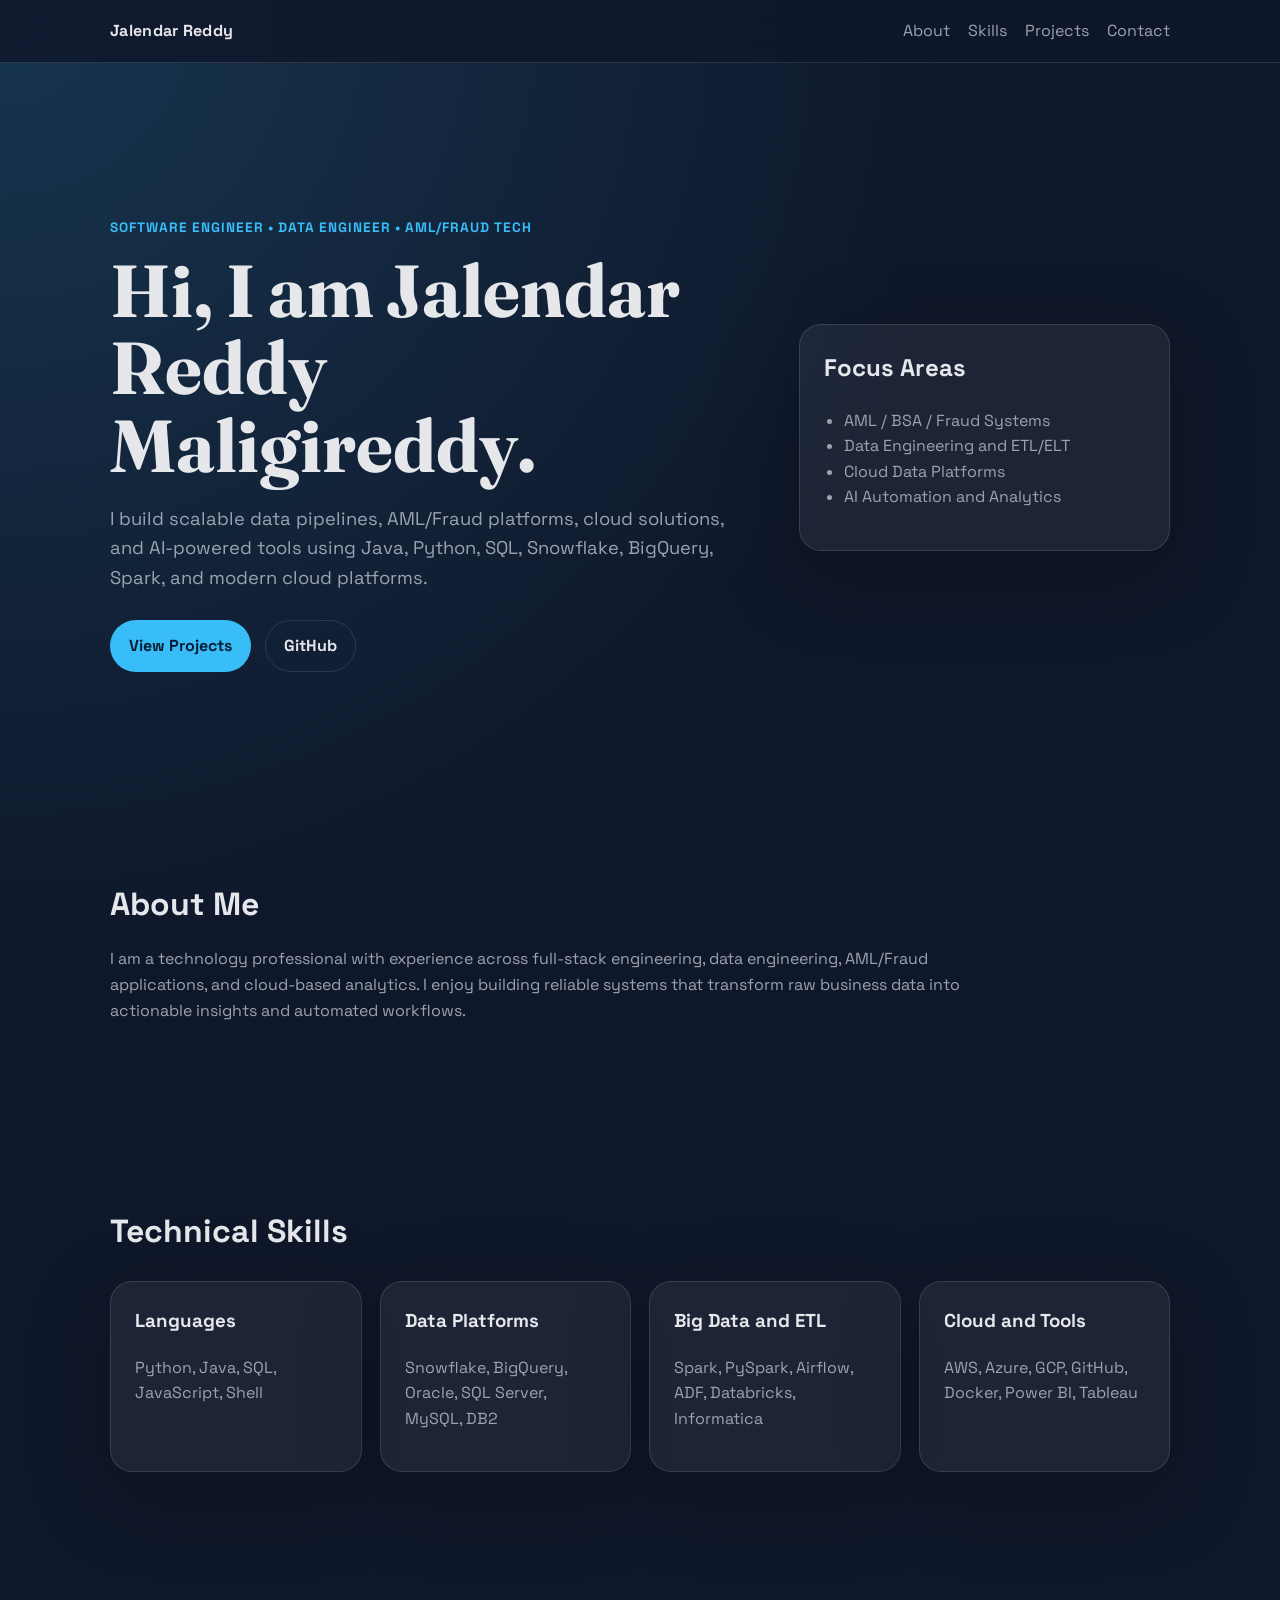
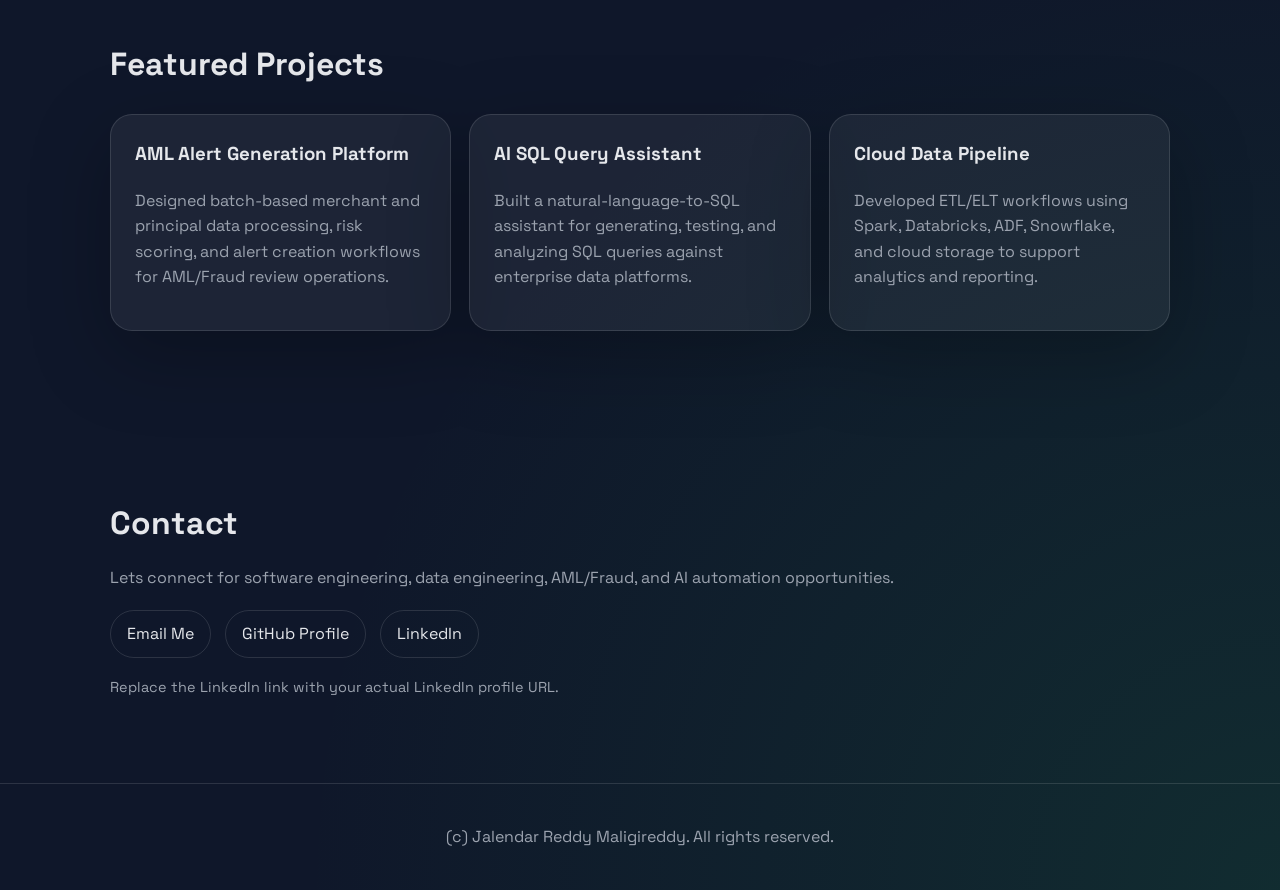
==== index.html @ af8fb77f "Add personal portfolio website" ====
<!DOCTYPE html>
<html lang="en">
<head>
  <meta charset="UTF-8" />
  <meta name="viewport" content="width=device-width, initial-scale=1.0" />
  <title>Jalendar Reddy Maligireddy | Portfolio</title>
  <meta name="description" content="Personal portfolio website of Jalendar Reddy Maligireddy - Software Engineer, Data Engineer, and AML/Fraud technology professional." />
  <link rel="preconnect" href="https://fonts.googleapis.com" />
  <link rel="preconnect" href="https://fonts.gstatic.com" crossorigin />
  <link href="https://fonts.googleapis.com/css2?family=Space+Grotesk:wght@400;500;600;700&family=Fraunces:opsz,wght@9..144,600&display=swap" rel="stylesheet" />
  <link rel="stylesheet" href="styles.css" />
</head>
<body>
  <header class="site-header">
    <nav class="nav">
      <a class="brand" href="#home">Jalendar Reddy</a>
      <div class="nav-links">
        <a href="#about">About</a>
        <a href="#skills">Skills</a>
        <a href="#projects">Projects</a>
        <a href="#contact">Contact</a>
      </div>
    </nav>
  </header>

  <main>
    <section id="home" class="hero">
      <div class="hero-text">
        <p class="eyebrow">Software Engineer • Data Engineer • AML/Fraud Tech</p>
        <h1>Hi, I am Jalendar Reddy Maligireddy.</h1>
        <p class="subtitle">
          I build scalable data pipelines, AML/Fraud platforms, cloud solutions, and AI-powered tools using Java,
          Python, SQL, Snowflake, BigQuery, Spark, and modern cloud platforms.
        </p>
        <div class="hero-actions">
          <a class="btn primary" href="#projects">View Projects</a>
          <a class="btn secondary" href="https://github.com/Jalendar10" target="_blank" rel="noopener">GitHub</a>
        </div>
      </div>
      <div class="hero-card">
        <h2>Focus Areas</h2>
        <ul>
          <li>AML / BSA / Fraud Systems</li>
          <li>Data Engineering and ETL/ELT</li>
          <li>Cloud Data Platforms</li>
          <li>AI Automation and Analytics</li>
        </ul>
      </div>
    </section>

    <section id="about" class="section">
      <h2>About Me</h2>
      <p>
        I am a technology professional with experience across full-stack engineering, data engineering,
        AML/Fraud applications, and cloud-based analytics. I enjoy building reliable systems that transform
        raw business data into actionable insights and automated workflows.
      </p>
    </section>

    <section id="skills" class="section">
      <h2>Technical Skills</h2>
      <div class="grid">
        <div class="card">
          <h3>Languages</h3>
          <p>Python, Java, SQL, JavaScript, Shell</p>
        </div>
        <div class="card">
          <h3>Data Platforms</h3>
          <p>Snowflake, BigQuery, Oracle, SQL Server, MySQL, DB2</p>
        </div>
        <div class="card">
          <h3>Big Data and ETL</h3>
          <p>Spark, PySpark, Airflow, ADF, Databricks, Informatica</p>
        </div>
        <div class="card">
          <h3>Cloud and Tools</h3>
          <p>AWS, Azure, GCP, GitHub, Docker, Power BI, Tableau</p>
        </div>
      </div>
    </section>

    <section id="projects" class="section">
      <h2>Featured Projects</h2>
      <div class="project-list">
        <article class="project">
          <h3>AML Alert Generation Platform</h3>
          <p>
            Designed batch-based merchant and principal data processing, risk scoring, and alert creation
            workflows for AML/Fraud review operations.
          </p>
        </article>
        <article class="project">
          <h3>AI SQL Query Assistant</h3>
          <p>
            Built a natural-language-to-SQL assistant for generating, testing, and analyzing SQL queries
            against enterprise data platforms.
          </p>
        </article>
        <article class="project">
          <h3>Cloud Data Pipeline</h3>
          <p>
            Developed ETL/ELT workflows using Spark, Databricks, ADF, Snowflake, and cloud storage to support
            analytics and reporting.
          </p>
        </article>
      </div>
    </section>

    <section id="contact" class="section contact">
      <h2>Contact</h2>
      <p>Lets connect for software engineering, data engineering, AML/Fraud, and AI automation opportunities.</p>
      <div class="contact-links">
        <a href="mailto:vijayreddymaligireddy@gmail.com">Email Me</a>
        <a href="https://github.com/Jalendar10" target="_blank" rel="noopener">GitHub Profile</a>
        <a href="https://www.linkedin.com/" target="_blank" rel="noopener">LinkedIn</a>
      </div>
      <p class="note">Replace the LinkedIn link with your actual LinkedIn profile URL.</p>
    </section>
  </main>

  <footer>
    <p>(c) <span id="year"></span> Jalendar Reddy Maligireddy. All rights reserved.</p>
  </footer>

  <script src="script.js"></script>
</body>
</html>
---- styles.css ----
:root {
  --bg: #0f172a;
  --panel: #111827;
  --text: #e5e7eb;
  --muted: #9ca3af;
  --accent: #38bdf8;
  --accent-2: #22c55e;
  --card: rgba(255, 255, 255, 0.06);
  --border: rgba(255, 255, 255, 0.12);
}

* {
  box-sizing: border-box;
}

html {
  scroll-behavior: smooth;
}

body {
  margin: 0;
  font-family: "Space Grotesk", "Trebuchet MS", sans-serif;
  background:
    radial-gradient(circle at top left, rgba(56, 189, 248, 0.18), transparent 35%),
    radial-gradient(circle at bottom right, rgba(34, 197, 94, 0.12), transparent 35%),
    var(--bg);
  color: var(--text);
  line-height: 1.6;
}

a {
  color: inherit;
  text-decoration: none;
}

.site-header {
  position: sticky;
  top: 0;
  backdrop-filter: blur(14px);
  background: rgba(15, 23, 42, 0.82);
  border-bottom: 1px solid var(--border);
  z-index: 10;
}

.nav {
  max-width: 1100px;
  margin: 0 auto;
  padding: 18px 20px;
  display: flex;
  justify-content: space-between;
  align-items: center;
}

.brand {
  font-weight: 800;
  letter-spacing: 0.3px;
}

.nav-links {
  display: flex;
  gap: 18px;
  color: var(--muted);
}

.nav-links a:hover {
  color: var(--accent);
}

.hero {
  max-width: 1100px;
  margin: 0 auto;
  min-height: 80vh;
  padding: 90px 20px 60px;
  display: grid;
  grid-template-columns: 1.4fr 0.8fr;
  gap: 40px;
  align-items: center;
}

.hero-text {
  animation: fade-up 0.9s ease both;
}

.hero-card {
  animation: fade-up 0.9s ease 0.15s both;
}

.eyebrow {
  color: var(--accent);
  font-weight: 700;
  text-transform: uppercase;
  letter-spacing: 1px;
  font-size: 0.85rem;
}

h1 {
  font-family: "Fraunces", "Times New Roman", serif;
  font-size: clamp(2.4rem, 6vw, 4.6rem);
  line-height: 1.05;
  margin: 12px 0 20px;
}

.subtitle {
  font-size: 1.15rem;
  color: var(--muted);
  max-width: 720px;
}

.hero-actions {
  display: flex;
  gap: 14px;
  margin-top: 28px;
  flex-wrap: wrap;
}

.btn {
  padding: 12px 18px;
  border-radius: 999px;
  font-weight: 700;
  border: 1px solid var(--border);
  transition: transform 0.2s ease, box-shadow 0.2s ease, border-color 0.2s ease;
}

.btn:hover {
  transform: translateY(-2px);
  box-shadow: 0 12px 28px rgba(15, 23, 42, 0.35);
}

.btn.primary {
  background: var(--accent);
  color: #062033;
  border-color: transparent;
}

.btn.secondary {
  background: transparent;
}

.hero-card,
.card,
.project {
  background: var(--card);
  border: 1px solid var(--border);
  border-radius: 22px;
  padding: 24px;
  box-shadow: 0 24px 80px rgba(0, 0, 0, 0.25);
}

.hero-card h2,
.card h3,
.project h3 {
  margin-top: 0;
}

.hero-card ul {
  padding-left: 20px;
  color: var(--muted);
}

.section {
  max-width: 1100px;
  margin: 0 auto;
  padding: 70px 20px;
  animation: fade-up 0.9s ease both;
}

.section h2 {
  font-size: 2rem;
  margin-bottom: 16px;
}

.section > p {
  color: var(--muted);
  max-width: 850px;
}

.grid {
  display: grid;
  grid-template-columns: repeat(4, 1fr);
  gap: 18px;
  margin-top: 24px;
}

.card p,
.project p {
  color: var(--muted);
}

.project-list {
  display: grid;
  grid-template-columns: repeat(3, 1fr);
  gap: 18px;
  margin-top: 24px;
}

.contact-links {
  display: flex;
  flex-wrap: wrap;
  gap: 14px;
  margin-top: 20px;
}

.contact-links a {
  border: 1px solid var(--border);
  padding: 10px 16px;
  border-radius: 999px;
  transition: border-color 0.2s ease, color 0.2s ease;
}

.contact-links a:hover {
  border-color: var(--accent);
  color: var(--accent);
}

.note {
  font-size: 0.9rem;
  color: var(--muted);
  margin-top: 18px;
}

footer {
  border-top: 1px solid var(--border);
  text-align: center;
  padding: 24px 20px;
  color: var(--muted);
}

@keyframes fade-up {
  from {
    opacity: 0;
    transform: translateY(18px);
  }
  to {
    opacity: 1;
    transform: translateY(0);
  }
}

@media (max-width: 850px) {
  .hero,
  .grid,
  .project-list {
    grid-template-columns: 1fr;
  }

  .nav {
    align-items: flex-start;
    gap: 12px;
  }

  .nav-links {
    flex-wrap: wrap;
    justify-content: flex-end;
  }
}
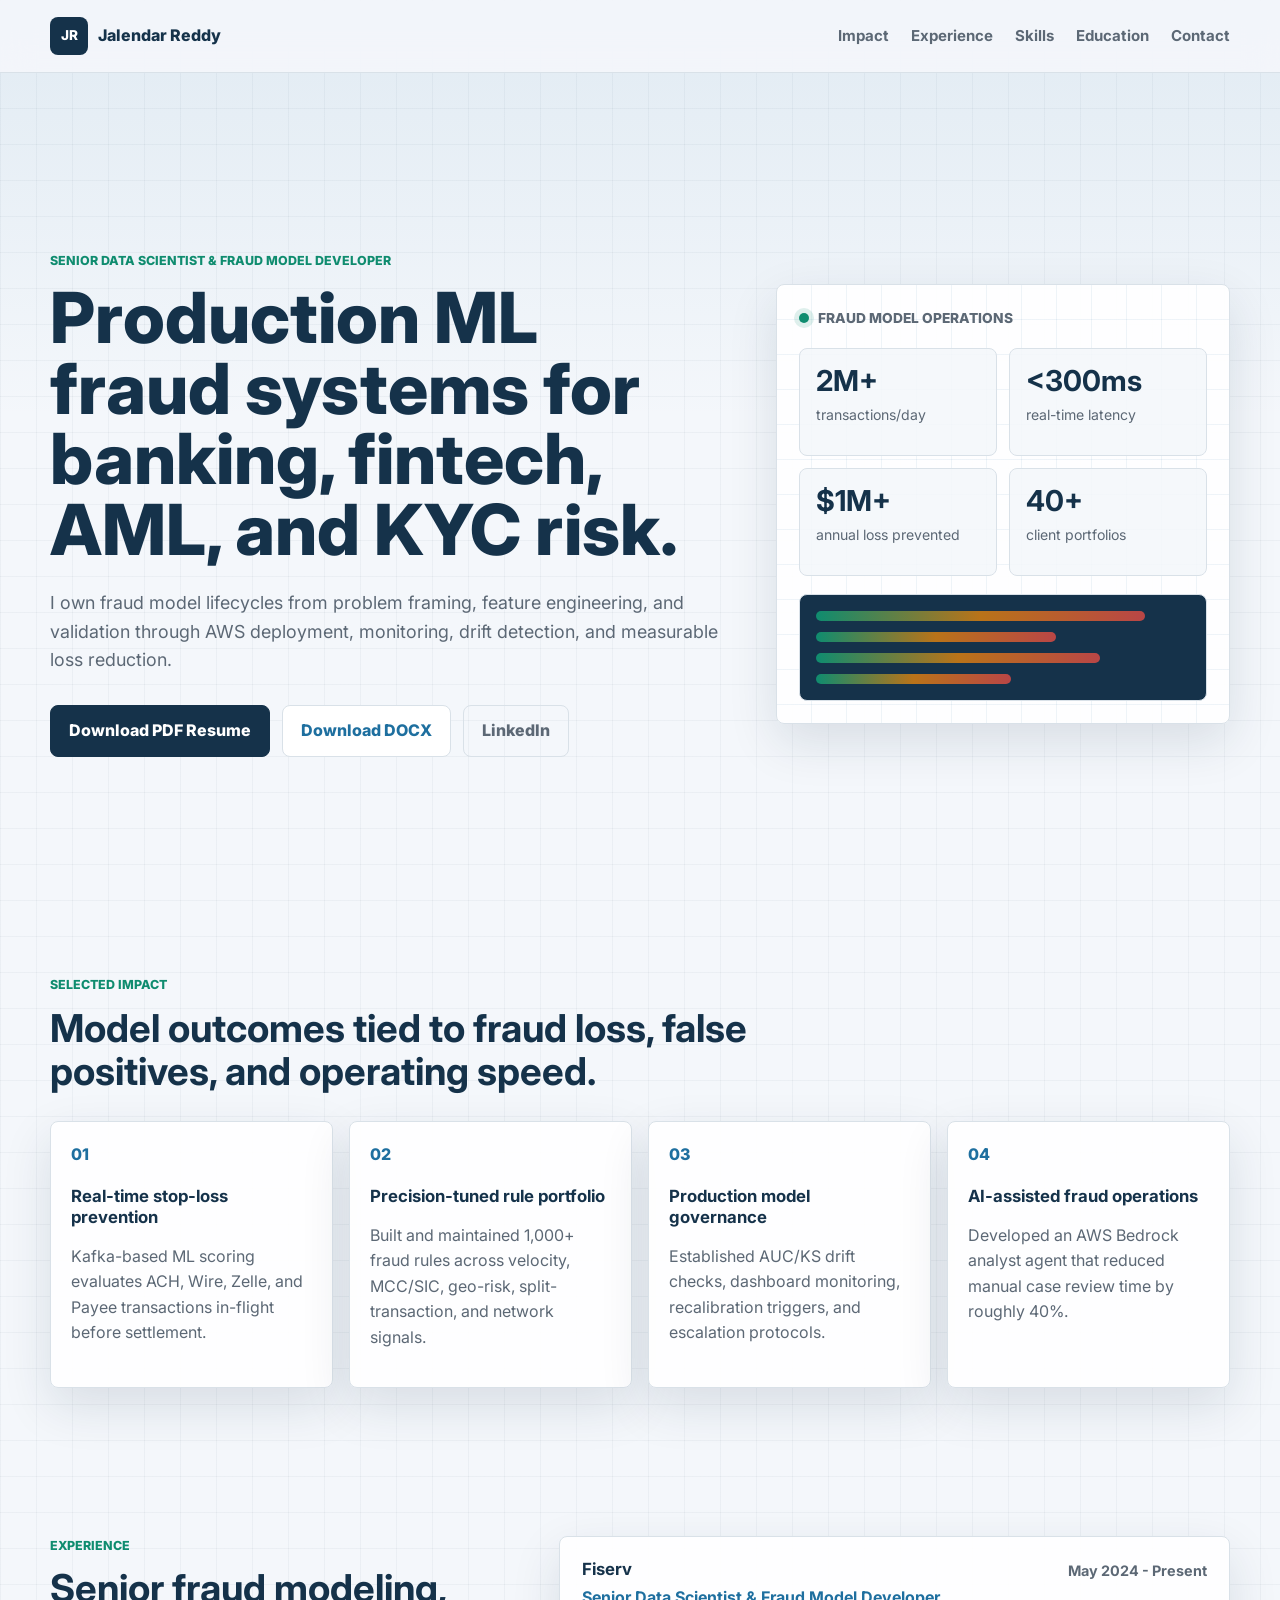
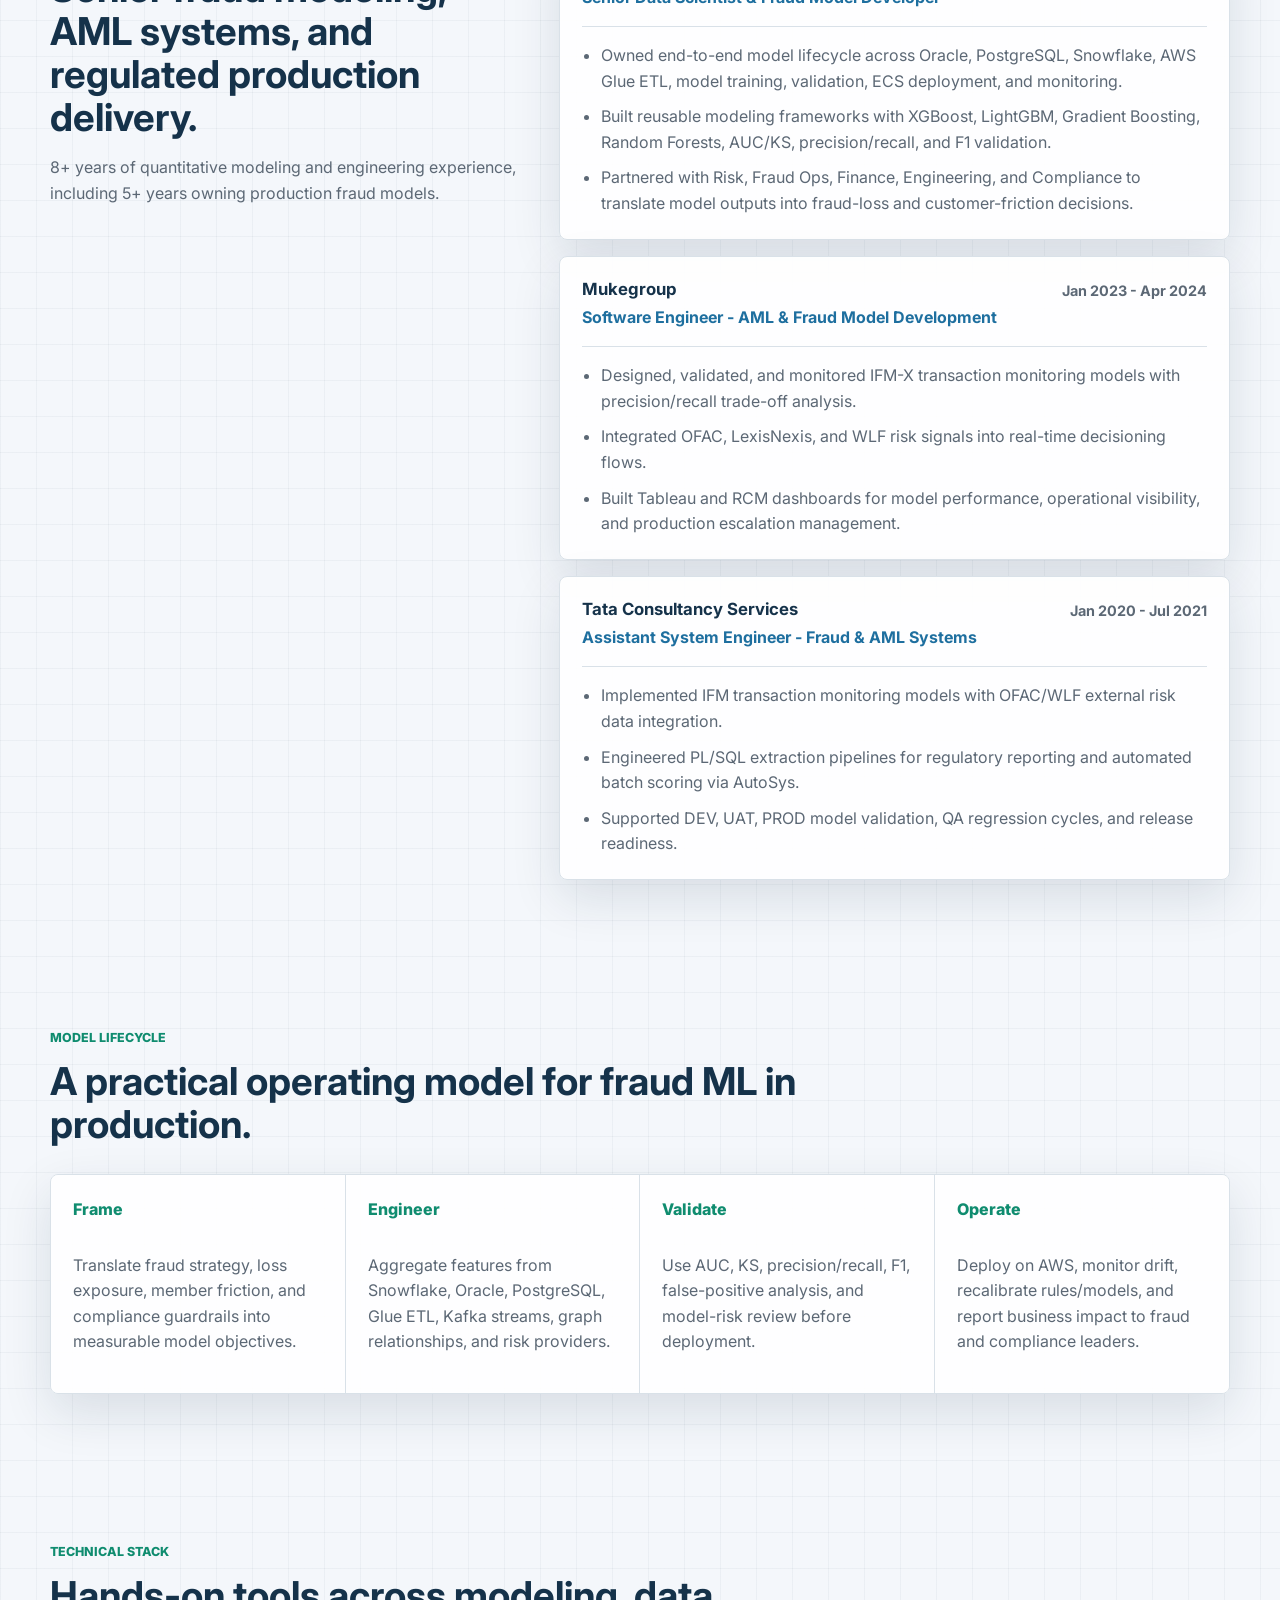
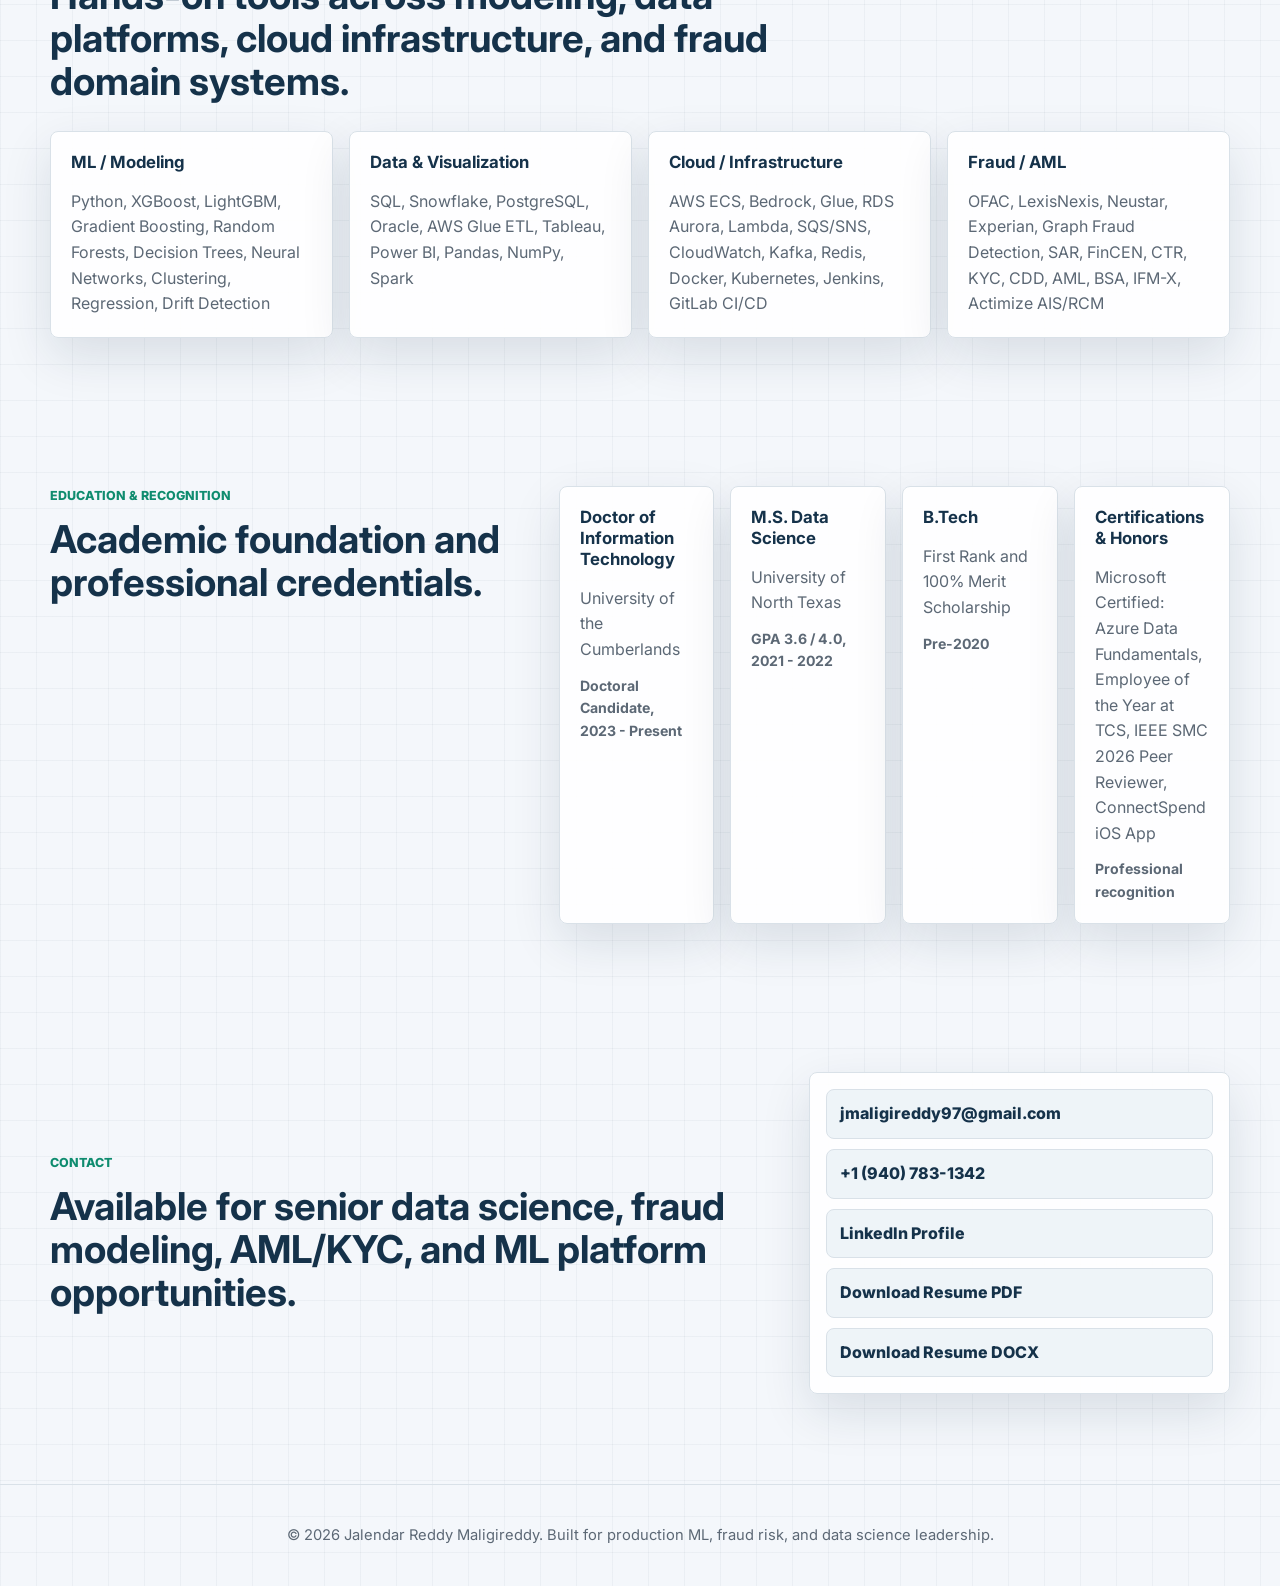
==== commit 9334e464: "feat: redesign portfolio website" ====
--- a/index.html
+++ b/index.html
@@ -3,21 +3,30 @@
 <head>
   <meta charset="UTF-8" />
   <meta name="viewport" content="width=device-width, initial-scale=1.0" />
-  <title>Jalendar Reddy Maligireddy | Portfolio</title>
-  <meta name="description" content="Personal portfolio website of Jalendar Reddy Maligireddy - Software Engineer, Data Engineer, and AML/Fraud technology professional." />
+  <title>Jalendar Reddy Maligireddy | Senior Data Scientist & Fraud Model Developer</title>
+  <meta name="description" content="Senior Data Scientist and Fraud Model Developer specializing in production ML fraud models, AML/KYC risk, AWS deployment, Kafka real-time scoring, and model monitoring." />
   <link rel="preconnect" href="https://fonts.googleapis.com" />
   <link rel="preconnect" href="https://fonts.gstatic.com" crossorigin />
-  <link href="https://fonts.googleapis.com/css2?family=Space+Grotesk:wght@400;500;600;700&family=Fraunces:opsz,wght@9..144,600&display=swap" rel="stylesheet" />
+  <link href="https://fonts.googleapis.com/css2?family=Inter:wght@400;500;600;700;800&display=swap" rel="stylesheet" />
   <link rel="stylesheet" href="styles.css" />
 </head>
 <body>
   <header class="site-header">
-    <nav class="nav">
-      <a class="brand" href="#home">Jalendar Reddy</a>
+    <nav class="nav" aria-label="Primary navigation">
+      <a class="brand" href="#home" aria-label="Jalendar Reddy home">
+        <span class="brand-mark">JR</span>
+        <span>Jalendar Reddy</span>
+      </a>
+      <button class="menu-button" type="button" aria-label="Open navigation" aria-expanded="false">
+        <span></span>
+        <span></span>
+        <span></span>
+      </button>
       <div class="nav-links">
-        <a href="#about">About</a>
+        <a href="#impact">Impact</a>
+        <a href="#experience">Experience</a>
         <a href="#skills">Skills</a>
-        <a href="#projects">Projects</a>
+        <a href="#education">Education</a>
         <a href="#contact">Contact</a>
       </div>
     </nav>
@@ -25,101 +34,233 @@
 
   <main>
     <section id="home" class="hero">
-      <div class="hero-text">
-        <p class="eyebrow">Software Engineer • Data Engineer • AML/Fraud Tech</p>
-        <h1>Hi, I am Jalendar Reddy Maligireddy.</h1>
-        <p class="subtitle">
-          I build scalable data pipelines, AML/Fraud platforms, cloud solutions, and AI-powered tools using Java,
-          Python, SQL, Snowflake, BigQuery, Spark, and modern cloud platforms.
+      <div class="hero-copy">
+        <p class="eyebrow">Senior Data Scientist & Fraud Model Developer</p>
+        <h1>Production ML fraud systems for banking, fintech, AML, and KYC risk.</h1>
+        <p class="hero-summary">
+          I own fraud model lifecycles from problem framing, feature engineering, and validation through AWS deployment,
+          monitoring, drift detection, and measurable loss reduction.
         </p>
-        <div class="hero-actions">
-          <a class="btn primary" href="#projects">View Projects</a>
-          <a class="btn secondary" href="https://github.com/Jalendar10" target="_blank" rel="noopener">GitHub</a>
-        </div>
-      </div>
-      <div class="hero-card">
-        <h2>Focus Areas</h2>
-        <ul>
-          <li>AML / BSA / Fraud Systems</li>
-          <li>Data Engineering and ETL/ELT</li>
-          <li>Cloud Data Platforms</li>
-          <li>AI Automation and Analytics</li>
-        </ul>
-      </div>
-    </section>
-
-    <section id="about" class="section">
-      <h2>About Me</h2>
-      <p>
-        I am a technology professional with experience across full-stack engineering, data engineering,
-        AML/Fraud applications, and cloud-based analytics. I enjoy building reliable systems that transform
-        raw business data into actionable insights and automated workflows.
-      </p>
+        <div class="hero-actions" aria-label="Primary actions">
+          <a class="btn primary" href="assets/Jalendar_Reddy_Senior_DS_Fraud_Model.pdf" download>Download PDF Resume</a>
+          <a class="btn secondary" href="assets/Jalendar_Reddy_Senior_DS_Fraud_Model.docx" download>Download DOCX</a>
+          <a class="btn ghost" href="https://www.linkedin.com/in/jalendarreddymaligireddy/" target="_blank" rel="noopener">LinkedIn</a>
+        </div>
+      </div>
+
+      <aside class="signal-board" aria-label="Fraud model operating profile">
+        <div class="board-header">
+          <span class="status-dot"></span>
+          <span>Fraud Model Operations</span>
+        </div>
+        <div class="signal-grid">
+          <div>
+            <strong>2M+</strong>
+            <span>transactions/day</span>
+          </div>
+          <div>
+            <strong>&lt;300ms</strong>
+            <span>real-time latency</span>
+          </div>
+          <div>
+            <strong>$1M+</strong>
+            <span>annual loss prevented</span>
+          </div>
+          <div>
+            <strong>40+</strong>
+            <span>client portfolios</span>
+          </div>
+        </div>
+        <div class="risk-stream">
+          <span style="--w: 88%"></span>
+          <span style="--w: 64%"></span>
+          <span style="--w: 76%"></span>
+          <span style="--w: 52%"></span>
+        </div>
+      </aside>
+    </section>
+
+    <section id="impact" class="section">
+      <div class="section-heading">
+        <p class="eyebrow">Selected impact</p>
+        <h2>Model outcomes tied to fraud loss, false positives, and operating speed.</h2>
+      </div>
+      <div class="metric-grid">
+        <article class="metric-card">
+          <span>01</span>
+          <h3>Real-time stop-loss prevention</h3>
+          <p>Kafka-based ML scoring evaluates ACH, Wire, Zelle, and Payee transactions in-flight before settlement.</p>
+        </article>
+        <article class="metric-card">
+          <span>02</span>
+          <h3>Precision-tuned rule portfolio</h3>
+          <p>Built and maintained 1,000+ fraud rules across velocity, MCC/SIC, geo-risk, split-transaction, and network signals.</p>
+        </article>
+        <article class="metric-card">
+          <span>03</span>
+          <h3>Production model governance</h3>
+          <p>Established AUC/KS drift checks, dashboard monitoring, recalibration triggers, and escalation protocols.</p>
+        </article>
+        <article class="metric-card">
+          <span>04</span>
+          <h3>AI-assisted fraud operations</h3>
+          <p>Developed an AWS Bedrock analyst agent that reduced manual case review time by roughly 40%.</p>
+        </article>
+      </div>
+    </section>
+
+    <section id="experience" class="section split-section">
+      <div class="section-heading sticky-heading">
+        <p class="eyebrow">Experience</p>
+        <h2>Senior fraud modeling, AML systems, and regulated production delivery.</h2>
+        <p>
+          8+ years of quantitative modeling and engineering experience, including 5+ years owning production fraud models.
+        </p>
+      </div>
+      <div class="timeline">
+        <article class="role-card">
+          <div class="role-top">
+            <div>
+              <h3>Fiserv</h3>
+              <p>Senior Data Scientist & Fraud Model Developer</p>
+            </div>
+            <span>May 2024 - Present</span>
+          </div>
+          <ul>
+            <li>Owned end-to-end model lifecycle across Oracle, PostgreSQL, Snowflake, AWS Glue ETL, model training, validation, ECS deployment, and monitoring.</li>
+            <li>Built reusable modeling frameworks with XGBoost, LightGBM, Gradient Boosting, Random Forests, AUC/KS, precision/recall, and F1 validation.</li>
+            <li>Partnered with Risk, Fraud Ops, Finance, Engineering, and Compliance to translate model outputs into fraud-loss and customer-friction decisions.</li>
+          </ul>
+        </article>
+
+        <article class="role-card">
+          <div class="role-top">
+            <div>
+              <h3>Mukegroup</h3>
+              <p>Software Engineer - AML & Fraud Model Development</p>
+            </div>
+            <span>Jan 2023 - Apr 2024</span>
+          </div>
+          <ul>
+            <li>Designed, validated, and monitored IFM-X transaction monitoring models with precision/recall trade-off analysis.</li>
+            <li>Integrated OFAC, LexisNexis, and WLF risk signals into real-time decisioning flows.</li>
+            <li>Built Tableau and RCM dashboards for model performance, operational visibility, and production escalation management.</li>
+          </ul>
+        </article>
+
+        <article class="role-card">
+          <div class="role-top">
+            <div>
+              <h3>Tata Consultancy Services</h3>
+              <p>Assistant System Engineer - Fraud & AML Systems</p>
+            </div>
+            <span>Jan 2020 - Jul 2021</span>
+          </div>
+          <ul>
+            <li>Implemented IFM transaction monitoring models with OFAC/WLF external risk data integration.</li>
+            <li>Engineered PL/SQL extraction pipelines for regulatory reporting and automated batch scoring via AutoSys.</li>
+            <li>Supported DEV, UAT, PROD model validation, QA regression cycles, and release readiness.</li>
+          </ul>
+        </article>
+      </div>
+    </section>
+
+    <section class="section">
+      <div class="section-heading">
+        <p class="eyebrow">Model lifecycle</p>
+        <h2>A practical operating model for fraud ML in production.</h2>
+      </div>
+      <div class="process-grid">
+        <div class="process-card">
+          <span>Frame</span>
+          <p>Translate fraud strategy, loss exposure, member friction, and compliance guardrails into measurable model objectives.</p>
+        </div>
+        <div class="process-card">
+          <span>Engineer</span>
+          <p>Aggregate features from Snowflake, Oracle, PostgreSQL, Glue ETL, Kafka streams, graph relationships, and risk providers.</p>
+        </div>
+        <div class="process-card">
+          <span>Validate</span>
+          <p>Use AUC, KS, precision/recall, F1, false-positive analysis, and model-risk review before deployment.</p>
+        </div>
+        <div class="process-card">
+          <span>Operate</span>
+          <p>Deploy on AWS, monitor drift, recalibrate rules/models, and report business impact to fraud and compliance leaders.</p>
+        </div>
+      </div>
     </section>
 
     <section id="skills" class="section">
-      <h2>Technical Skills</h2>
-      <div class="grid">
-        <div class="card">
-          <h3>Languages</h3>
-          <p>Python, Java, SQL, JavaScript, Shell</p>
-        </div>
-        <div class="card">
-          <h3>Data Platforms</h3>
-          <p>Snowflake, BigQuery, Oracle, SQL Server, MySQL, DB2</p>
-        </div>
-        <div class="card">
-          <h3>Big Data and ETL</h3>
-          <p>Spark, PySpark, Airflow, ADF, Databricks, Informatica</p>
-        </div>
-        <div class="card">
-          <h3>Cloud and Tools</h3>
-          <p>AWS, Azure, GCP, GitHub, Docker, Power BI, Tableau</p>
-        </div>
-      </div>
-    </section>
-
-    <section id="projects" class="section">
-      <h2>Featured Projects</h2>
-      <div class="project-list">
-        <article class="project">
-          <h3>AML Alert Generation Platform</h3>
-          <p>
-            Designed batch-based merchant and principal data processing, risk scoring, and alert creation
-            workflows for AML/Fraud review operations.
-          </p>
-        </article>
-        <article class="project">
-          <h3>AI SQL Query Assistant</h3>
-          <p>
-            Built a natural-language-to-SQL assistant for generating, testing, and analyzing SQL queries
-            against enterprise data platforms.
-          </p>
-        </article>
-        <article class="project">
-          <h3>Cloud Data Pipeline</h3>
-          <p>
-            Developed ETL/ELT workflows using Spark, Databricks, ADF, Snowflake, and cloud storage to support
-            analytics and reporting.
-          </p>
-        </article>
-      </div>
-    </section>
-
-    <section id="contact" class="section contact">
-      <h2>Contact</h2>
-      <p>Lets connect for software engineering, data engineering, AML/Fraud, and AI automation opportunities.</p>
-      <div class="contact-links">
-        <a href="mailto:vijayreddymaligireddy@gmail.com">Email Me</a>
-        <a href="https://github.com/Jalendar10" target="_blank" rel="noopener">GitHub Profile</a>
-        <a href="https://www.linkedin.com/" target="_blank" rel="noopener">LinkedIn</a>
-      </div>
-      <p class="note">Replace the LinkedIn link with your actual LinkedIn profile URL.</p>
+      <div class="section-heading">
+        <p class="eyebrow">Technical stack</p>
+        <h2>Hands-on tools across modeling, data platforms, cloud infrastructure, and fraud domain systems.</h2>
+      </div>
+      <div class="skill-grid">
+        <article class="skill-card">
+          <h3>ML / Modeling</h3>
+          <p>Python, XGBoost, LightGBM, Gradient Boosting, Random Forests, Decision Trees, Neural Networks, Clustering, Regression, Drift Detection</p>
+        </article>
+        <article class="skill-card">
+          <h3>Data & Visualization</h3>
+          <p>SQL, Snowflake, PostgreSQL, Oracle, AWS Glue ETL, Tableau, Power BI, Pandas, NumPy, Spark</p>
+        </article>
+        <article class="skill-card">
+          <h3>Cloud / Infrastructure</h3>
+          <p>AWS ECS, Bedrock, Glue, RDS Aurora, Lambda, SQS/SNS, CloudWatch, Kafka, Redis, Docker, Kubernetes, Jenkins, GitLab CI/CD</p>
+        </article>
+        <article class="skill-card">
+          <h3>Fraud / AML</h3>
+          <p>OFAC, LexisNexis, Neustar, Experian, Graph Fraud Detection, SAR, FinCEN, CTR, KYC, CDD, AML, BSA, IFM-X, Actimize AIS/RCM</p>
+        </article>
+      </div>
+    </section>
+
+    <section id="education" class="section split-section">
+      <div class="section-heading sticky-heading">
+        <p class="eyebrow">Education & recognition</p>
+        <h2>Academic foundation and professional credentials.</h2>
+      </div>
+      <div class="credential-grid">
+        <article class="credential-card">
+          <h3>Doctor of Information Technology</h3>
+          <p>University of the Cumberlands</p>
+          <span>Doctoral Candidate, 2023 - Present</span>
+        </article>
+        <article class="credential-card">
+          <h3>M.S. Data Science</h3>
+          <p>University of North Texas</p>
+          <span>GPA 3.6 / 4.0, 2021 - 2022</span>
+        </article>
+        <article class="credential-card">
+          <h3>B.Tech</h3>
+          <p>First Rank and 100% Merit Scholarship</p>
+          <span>Pre-2020</span>
+        </article>
+        <article class="credential-card">
+          <h3>Certifications & Honors</h3>
+          <p>Microsoft Certified: Azure Data Fundamentals, Employee of the Year at TCS, IEEE SMC 2026 Peer Reviewer, ConnectSpend iOS App</p>
+          <span>Professional recognition</span>
+        </article>
+      </div>
+    </section>
+
+    <section id="contact" class="section contact-section">
+      <div>
+        <p class="eyebrow">Contact</p>
+        <h2>Available for senior data science, fraud modeling, AML/KYC, and ML platform opportunities.</h2>
+      </div>
+      <div class="contact-panel">
+        <a href="mailto:jmaligireddy97@gmail.com">jmaligireddy97@gmail.com</a>
+        <a href="tel:+19407831342">+1 (940) 783-1342</a>
+        <a href="https://www.linkedin.com/in/jalendarreddymaligireddy/" target="_blank" rel="noopener">LinkedIn Profile</a>
+        <a href="assets/Jalendar_Reddy_Senior_DS_Fraud_Model.pdf" download>Download Resume PDF</a>
+        <a href="assets/Jalendar_Reddy_Senior_DS_Fraud_Model.docx" download>Download Resume DOCX</a>
+      </div>
     </section>
   </main>
 
   <footer>
-    <p>(c) <span id="year"></span> Jalendar Reddy Maligireddy. All rights reserved.</p>
+    <p>&copy; <span id="year"></span> Jalendar Reddy Maligireddy. Built for production ML, fraud risk, and data science leadership.</p>
   </footer>
 
   <script src="script.js"></script>
--- a/styles.css
+++ b/styles.css
@@ -1,12 +1,16 @@
 :root {
-  --bg: #0f172a;
-  --panel: #111827;
-  --text: #e5e7eb;
-  --muted: #9ca3af;
-  --accent: #38bdf8;
-  --accent-2: #22c55e;
-  --card: rgba(255, 255, 255, 0.06);
-  --border: rgba(255, 255, 255, 0.12);
+  --bg: #f4f7fb;
+  --surface: #ffffff;
+  --surface-soft: #eef4f8;
+  --ink: #16202a;
+  --muted: #5c6875;
+  --line: #d9e1e8;
+  --navy: #15324a;
+  --blue: #1e6f9f;
+  --green: #0f8c6f;
+  --amber: #b97319;
+  --red: #b94646;
+  --shadow: 0 18px 50px rgba(20, 45, 65, 0.12);
 }
 
 * {
@@ -19,13 +23,16 @@
 
 body {
   margin: 0;
-  font-family: "Space Grotesk", "Trebuchet MS", sans-serif;
+  font-family: "Inter", Arial, sans-serif;
   background:
-    radial-gradient(circle at top left, rgba(56, 189, 248, 0.18), transparent 35%),
-    radial-gradient(circle at bottom right, rgba(34, 197, 94, 0.12), transparent 35%),
+    linear-gradient(180deg, rgba(30, 111, 159, 0.09), rgba(255, 255, 255, 0) 420px),
+    linear-gradient(90deg, rgba(21, 50, 74, 0.04) 1px, transparent 1px),
+    linear-gradient(180deg, rgba(21, 50, 74, 0.04) 1px, transparent 1px),
     var(--bg);
-  color: var(--text);
+  background-size: auto, 36px 36px, 36px 36px, auto;
+  color: var(--ink);
   line-height: 1.6;
+  overflow-x: hidden;
 }
 
 a {
@@ -36,220 +43,576 @@
 .site-header {
   position: sticky;
   top: 0;
-  backdrop-filter: blur(14px);
-  background: rgba(15, 23, 42, 0.82);
-  border-bottom: 1px solid var(--border);
-  z-index: 10;
+  z-index: 20;
+  background: rgba(244, 247, 251, 0.9);
+  border-bottom: 1px solid var(--line);
+  backdrop-filter: blur(16px);
 }
 
 .nav {
-  max-width: 1100px;
+  width: min(1180px, calc(100% - 40px));
+  min-height: 72px;
   margin: 0 auto;
-  padding: 18px 20px;
+  display: flex;
+  align-items: center;
+  justify-content: space-between;
+  gap: 24px;
+}
+
+.brand {
+  display: inline-flex;
+  align-items: center;
+  gap: 10px;
+  font-weight: 800;
+  color: var(--navy);
+}
+
+.brand-mark {
+  width: 38px;
+  height: 38px;
+  display: grid;
+  place-items: center;
+  border-radius: 8px;
+  background: var(--navy);
+  color: #fff;
+  font-size: 0.85rem;
+}
+
+.nav-links {
+  display: flex;
+  align-items: center;
+  gap: 22px;
+  color: var(--muted);
+  font-size: 0.94rem;
+  font-weight: 700;
+}
+
+.nav-links a:hover {
+  color: var(--blue);
+}
+
+.menu-button {
+  display: none;
+  width: 42px;
+  height: 42px;
+  border: 1px solid var(--line);
+  border-radius: 8px;
+  background: var(--surface);
+  padding: 10px;
+}
+
+.menu-button span {
+  display: block;
+  height: 2px;
+  margin: 5px 0;
+  background: var(--navy);
+}
+
+.hero {
+  width: min(1180px, calc(100% - 40px));
+  min-height: calc(100vh - 72px);
+  margin: 0 auto;
+  padding: 76px 0 42px;
+  display: grid;
+  grid-template-columns: minmax(0, 1.08fr) minmax(340px, 0.72fr);
+  gap: 46px;
+  align-items: center;
+}
+
+.eyebrow {
+  margin: 0 0 12px;
+  color: var(--green);
+  font-size: 0.78rem;
+  font-weight: 800;
+  text-transform: uppercase;
+}
+
+h1,
+h2,
+h3,
+p {
+  overflow-wrap: anywhere;
+}
+
+h1 {
+  max-width: 860px;
+  margin: 0;
+  color: var(--navy);
+  font-size: clamp(2.5rem, 5.5vw, 5.35rem);
+  line-height: 1;
+  font-weight: 800;
+}
+
+h2 {
+  margin: 0;
+  color: var(--navy);
+  font-size: clamp(1.65rem, 3vw, 2.75rem);
+  line-height: 1.12;
+}
+
+h3 {
+  margin: 0;
+  color: var(--navy);
+  font-size: 1.05rem;
+  line-height: 1.25;
+}
+
+.hero-summary {
+  max-width: 730px;
+  margin: 24px 0 0;
+  color: var(--muted);
+  font-size: 1.12rem;
+}
+
+.hero-actions {
+  display: flex;
+  flex-wrap: wrap;
+  gap: 12px;
+  margin-top: 30px;
+}
+
+.btn {
+  min-height: 46px;
+  display: inline-flex;
+  align-items: center;
+  justify-content: center;
+  padding: 12px 18px;
+  border: 1px solid var(--line);
+  border-radius: 8px;
+  font-weight: 800;
+  transition: transform 0.2s ease, box-shadow 0.2s ease, border-color 0.2s ease;
+}
+
+.btn:hover {
+  transform: translateY(-2px);
+  box-shadow: var(--shadow);
+  border-color: rgba(30, 111, 159, 0.45);
+}
+
+.btn.primary {
+  background: var(--navy);
+  color: #fff;
+  border-color: var(--navy);
+}
+
+.btn.secondary {
+  background: #fff;
+  color: var(--blue);
+}
+
+.btn.ghost {
+  color: var(--muted);
+}
+
+.signal-board,
+.metric-card,
+.role-card,
+.process-card,
+.skill-card,
+.credential-card,
+.contact-panel {
+  border: 1px solid var(--line);
+  border-radius: 8px;
+  background: rgba(255, 255, 255, 0.94);
+  box-shadow: var(--shadow);
+}
+
+.signal-board {
+  padding: 22px;
+  position: relative;
+  overflow: hidden;
+}
+
+.signal-board::before {
+  content: "";
+  position: absolute;
+  inset: 0;
+  background:
+    linear-gradient(90deg, transparent 0 34px, rgba(30, 111, 159, 0.07) 34px 35px),
+    linear-gradient(180deg, transparent 0 34px, rgba(30, 111, 159, 0.07) 34px 35px);
+  background-size: 35px 35px;
+  pointer-events: none;
+}
+
+.board-header,
+.signal-grid,
+.risk-stream {
+  position: relative;
+}
+
+.board-header {
+  display: flex;
+  align-items: center;
+  gap: 9px;
+  color: var(--muted);
+  font-size: 0.86rem;
+  font-weight: 800;
+  text-transform: uppercase;
+}
+
+.status-dot {
+  width: 10px;
+  height: 10px;
+  border-radius: 50%;
+  background: var(--green);
+  box-shadow: 0 0 0 5px rgba(15, 140, 111, 0.13);
+}
+
+.signal-grid {
+  display: grid;
+  grid-template-columns: repeat(2, minmax(0, 1fr));
+  gap: 12px;
+  margin-top: 18px;
+}
+
+.signal-grid div {
+  min-height: 108px;
+  padding: 16px;
+  border: 1px solid var(--line);
+  border-radius: 8px;
+  background: rgba(244, 247, 251, 0.88);
+}
+
+.signal-grid strong {
+  display: block;
+  color: var(--navy);
+  font-size: 1.8rem;
+  line-height: 1.1;
+}
+
+.signal-grid span {
+  display: block;
+  margin-top: 8px;
+  color: var(--muted);
+  font-size: 0.88rem;
+}
+
+.risk-stream {
+  margin-top: 18px;
+  padding: 16px;
+  display: grid;
+  gap: 11px;
+  border: 1px solid var(--line);
+  border-radius: 8px;
+  background: var(--navy);
+}
+
+.risk-stream span {
+  height: 10px;
+  width: var(--w);
+  border-radius: 999px;
+  background: linear-gradient(90deg, var(--green), var(--amber), var(--red));
+}
+
+.section {
+  width: min(1180px, calc(100% - 40px));
+  margin: 0 auto;
+  padding: 74px 0;
+}
+
+.section-heading {
+  max-width: 810px;
+  margin-bottom: 28px;
+}
+
+.section-heading p:not(.eyebrow) {
+  margin: 16px 0 0;
+  color: var(--muted);
+}
+
+.metric-grid,
+.skill-grid,
+.credential-grid {
+  display: grid;
+  grid-template-columns: repeat(4, minmax(0, 1fr));
+  gap: 16px;
+}
+
+.metric-card,
+.skill-card,
+.credential-card {
+  padding: 20px;
+}
+
+.metric-card span {
+  display: inline-flex;
+  margin-bottom: 18px;
+  color: var(--blue);
+  font-weight: 800;
+}
+
+.metric-card p,
+.role-card li,
+.process-card p,
+.skill-card p,
+.credential-card p,
+.credential-card span {
+  color: var(--muted);
+}
+
+.split-section {
+  display: grid;
+  grid-template-columns: 0.82fr 1.18fr;
+  gap: 42px;
+  align-items: start;
+}
+
+.sticky-heading {
+  position: sticky;
+  top: 104px;
+}
+
+.timeline {
+  display: grid;
+  gap: 16px;
+}
+
+.role-card {
+  padding: 22px;
+}
+
+.role-top {
   display: flex;
   justify-content: space-between;
-  align-items: center;
-}
-
-.brand {
-  font-weight: 800;
-  letter-spacing: 0.3px;
-}
-
-.nav-links {
+  gap: 16px;
+  padding-bottom: 16px;
+  border-bottom: 1px solid var(--line);
+}
+
+.role-top p {
+  margin: 5px 0 0;
+  color: var(--blue);
+  font-weight: 700;
+}
+
+.role-top span {
+  flex: 0 0 auto;
+  color: var(--muted);
+  font-size: 0.9rem;
+  font-weight: 700;
+}
+
+.role-card ul {
+  margin: 16px 0 0;
+  padding-left: 19px;
+}
+
+.role-card li + li {
+  margin-top: 10px;
+}
+
+.process-grid {
+  display: grid;
+  grid-template-columns: repeat(4, minmax(0, 1fr));
+  gap: 0;
+  border: 1px solid var(--line);
+  border-radius: 8px;
+  overflow: hidden;
+  box-shadow: var(--shadow);
+}
+
+.process-card {
+  border: 0;
+  border-right: 1px solid var(--line);
+  border-radius: 0;
+  box-shadow: none;
+  padding: 22px;
+}
+
+.process-card:last-child {
+  border-right: 0;
+}
+
+.process-card span {
+  display: inline-flex;
+  margin-bottom: 14px;
+  color: var(--green);
+  font-weight: 800;
+}
+
+.skill-card p,
+.credential-card p {
+  margin-bottom: 0;
+}
+
+.credential-card span {
+  display: block;
+  margin-top: 12px;
+  font-size: 0.88rem;
+  font-weight: 700;
+}
+
+.contact-section {
+  display: grid;
+  grid-template-columns: minmax(0, 1fr) minmax(320px, 0.58fr);
+  gap: 34px;
+  align-items: center;
+  padding-bottom: 90px;
+}
+
+.contact-panel {
+  padding: 16px;
+  display: grid;
+  gap: 10px;
+}
+
+.contact-panel a {
+  min-height: 44px;
   display: flex;
-  gap: 18px;
-  color: var(--muted);
-}
-
-.nav-links a:hover {
-  color: var(--accent);
-}
-
-.hero {
-  max-width: 1100px;
-  margin: 0 auto;
-  min-height: 80vh;
-  padding: 90px 20px 60px;
-  display: grid;
-  grid-template-columns: 1.4fr 0.8fr;
-  gap: 40px;
-  align-items: center;
-}
-
-.hero-text {
-  animation: fade-up 0.9s ease both;
-}
-
-.hero-card {
-  animation: fade-up 0.9s ease 0.15s both;
-}
-
-.eyebrow {
-  color: var(--accent);
-  font-weight: 700;
-  text-transform: uppercase;
-  letter-spacing: 1px;
-  font-size: 0.85rem;
-}
-
-h1 {
-  font-family: "Fraunces", "Times New Roman", serif;
-  font-size: clamp(2.4rem, 6vw, 4.6rem);
-  line-height: 1.05;
-  margin: 12px 0 20px;
-}
-
-.subtitle {
-  font-size: 1.15rem;
-  color: var(--muted);
-  max-width: 720px;
-}
-
-.hero-actions {
-  display: flex;
-  gap: 14px;
-  margin-top: 28px;
-  flex-wrap: wrap;
-}
-
-.btn {
-  padding: 12px 18px;
-  border-radius: 999px;
-  font-weight: 700;
-  border: 1px solid var(--border);
-  transition: transform 0.2s ease, box-shadow 0.2s ease, border-color 0.2s ease;
-}
-
-.btn:hover {
-  transform: translateY(-2px);
-  box-shadow: 0 12px 28px rgba(15, 23, 42, 0.35);
-}
-
-.btn.primary {
-  background: var(--accent);
-  color: #062033;
-  border-color: transparent;
-}
-
-.btn.secondary {
-  background: transparent;
-}
-
-.hero-card,
-.card,
-.project {
-  background: var(--card);
-  border: 1px solid var(--border);
-  border-radius: 22px;
-  padding: 24px;
-  box-shadow: 0 24px 80px rgba(0, 0, 0, 0.25);
-}
-
-.hero-card h2,
-.card h3,
-.project h3 {
-  margin-top: 0;
-}
-
-.hero-card ul {
-  padding-left: 20px;
-  color: var(--muted);
-}
-
-.section {
-  max-width: 1100px;
-  margin: 0 auto;
-  padding: 70px 20px;
-  animation: fade-up 0.9s ease both;
-}
-
-.section h2 {
-  font-size: 2rem;
-  margin-bottom: 16px;
-}
-
-.section > p {
-  color: var(--muted);
-  max-width: 850px;
-}
-
-.grid {
-  display: grid;
-  grid-template-columns: repeat(4, 1fr);
-  gap: 18px;
-  margin-top: 24px;
-}
-
-.card p,
-.project p {
-  color: var(--muted);
-}
-
-.project-list {
-  display: grid;
-  grid-template-columns: repeat(3, 1fr);
-  gap: 18px;
-  margin-top: 24px;
-}
-
-.contact-links {
-  display: flex;
-  flex-wrap: wrap;
-  gap: 14px;
-  margin-top: 20px;
-}
-
-.contact-links a {
-  border: 1px solid var(--border);
-  padding: 10px 16px;
-  border-radius: 999px;
-  transition: border-color 0.2s ease, color 0.2s ease;
-}
-
-.contact-links a:hover {
-  border-color: var(--accent);
-  color: var(--accent);
-}
-
-.note {
-  font-size: 0.9rem;
-  color: var(--muted);
-  margin-top: 18px;
+  align-items: center;
+  justify-content: space-between;
+  padding: 11px 13px;
+  border: 1px solid var(--line);
+  border-radius: 8px;
+  color: var(--navy);
+  font-weight: 800;
+  background: var(--surface-soft);
+}
+
+.contact-panel a:hover {
+  border-color: var(--blue);
+  color: var(--blue);
 }
 
 footer {
-  border-top: 1px solid var(--border);
+  border-top: 1px solid var(--line);
+  padding: 24px 20px;
+  color: var(--muted);
   text-align: center;
-  padding: 24px 20px;
-  color: var(--muted);
-}
-
-@keyframes fade-up {
-  from {
-    opacity: 0;
-    transform: translateY(18px);
-  }
-  to {
-    opacity: 1;
-    transform: translateY(0);
-  }
-}
-
-@media (max-width: 850px) {
+  font-size: 0.92rem;
+}
+
+@media (max-width: 980px) {
   .hero,
-  .grid,
-  .project-list {
+  .split-section,
+  .contact-section {
     grid-template-columns: 1fr;
   }
 
+  .hero {
+    min-height: auto;
+  }
+
+  .sticky-heading {
+    position: static;
+  }
+
+  .metric-grid,
+  .skill-grid,
+  .credential-grid,
+  .process-grid {
+    grid-template-columns: repeat(2, minmax(0, 1fr));
+  }
+
+  .process-card:nth-child(2) {
+    border-right: 0;
+  }
+
+  .process-card:nth-child(-n + 2) {
+    border-bottom: 1px solid var(--line);
+  }
+}
+
+@media (max-width: 720px) {
   .nav {
-    align-items: flex-start;
-    gap: 12px;
+    width: min(100% - 28px, 1180px);
+  }
+
+  .menu-button {
+    display: block;
   }
 
   .nav-links {
-    flex-wrap: wrap;
-    justify-content: flex-end;
-  }
-}
+    position: absolute;
+    left: 14px;
+    right: 14px;
+    top: 72px;
+    display: none;
+    padding: 14px;
+    border: 1px solid var(--line);
+    border-radius: 8px;
+    background: var(--surface);
+    box-shadow: var(--shadow);
+  }
+
+  .nav-links.is-open {
+    display: grid;
+    gap: 8px;
+  }
+
+  .nav-links a {
+    padding: 9px 10px;
+  }
+
+  .hero,
+  .section {
+    width: min(100% - 28px, 1180px);
+  }
+
+  .hero {
+    padding-top: 48px;
+  }
+
+  .hero-copy,
+  .signal-board,
+  .hero-summary {
+    max-width: calc(100vw - 28px);
+  }
+
+  h1 {
+    max-width: calc(100vw - 28px);
+    font-size: 1.92rem;
+    line-height: 1.12;
+  }
+
+  .hero-summary {
+    font-size: 0.97rem;
+  }
+
+  .metric-grid,
+  .signal-grid,
+  .skill-grid,
+  .credential-grid,
+  .process-grid {
+    grid-template-columns: 1fr;
+  }
+
+  .process-card,
+  .process-card:nth-child(2) {
+    border-right: 0;
+    border-bottom: 1px solid var(--line);
+  }
+
+  .process-card:last-child {
+    border-bottom: 0;
+  }
+
+  .role-top {
+    display: grid;
+  }
+
+  .role-top span {
+    width: max-content;
+  }
+
+  .btn {
+    width: 100%;
+  }
+}
+
+@media (max-width: 560px) {
+  .nav,
+  .hero,
+  .section {
+    width: min(362px, calc(100% - 28px));
+    margin-left: 14px;
+    margin-right: auto;
+  }
+
+  .hero-copy,
+  .signal-board,
+  .hero-summary,
+  h1 {
+    max-width: 362px;
+  }
+}
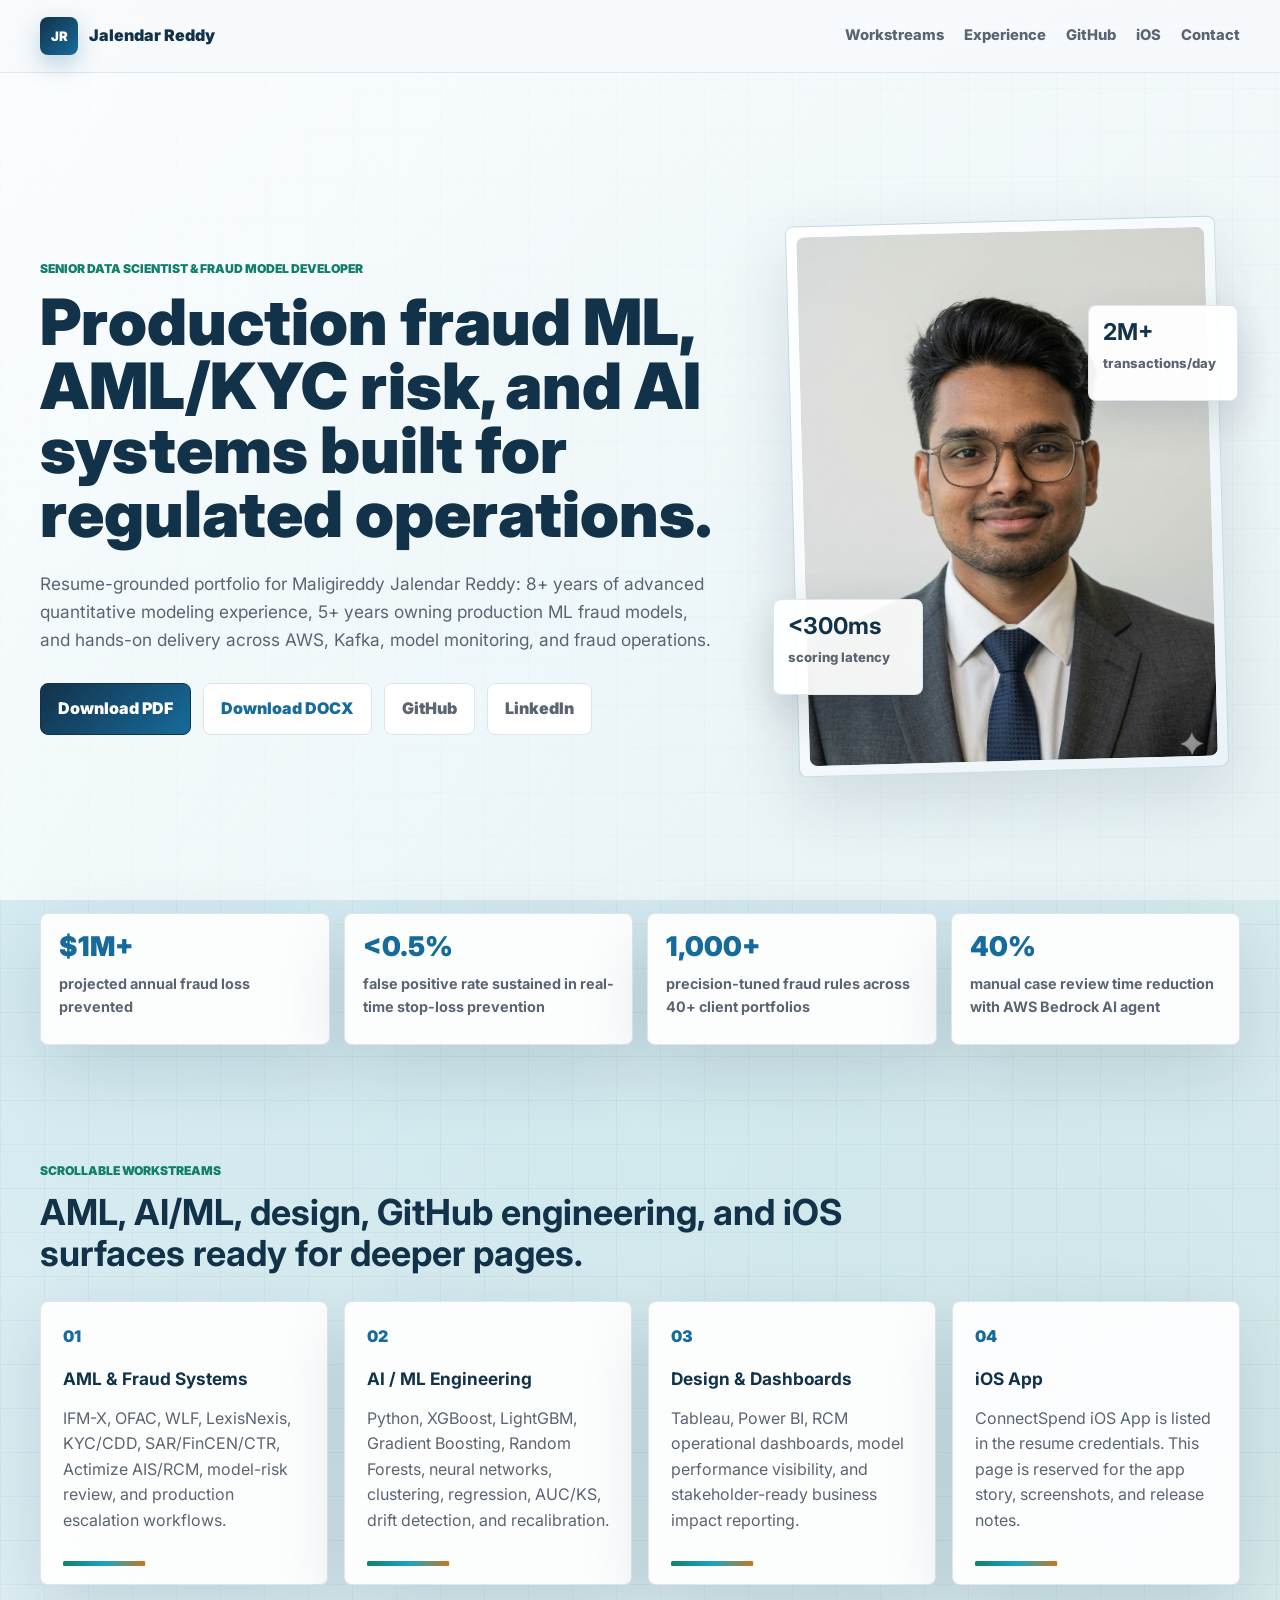
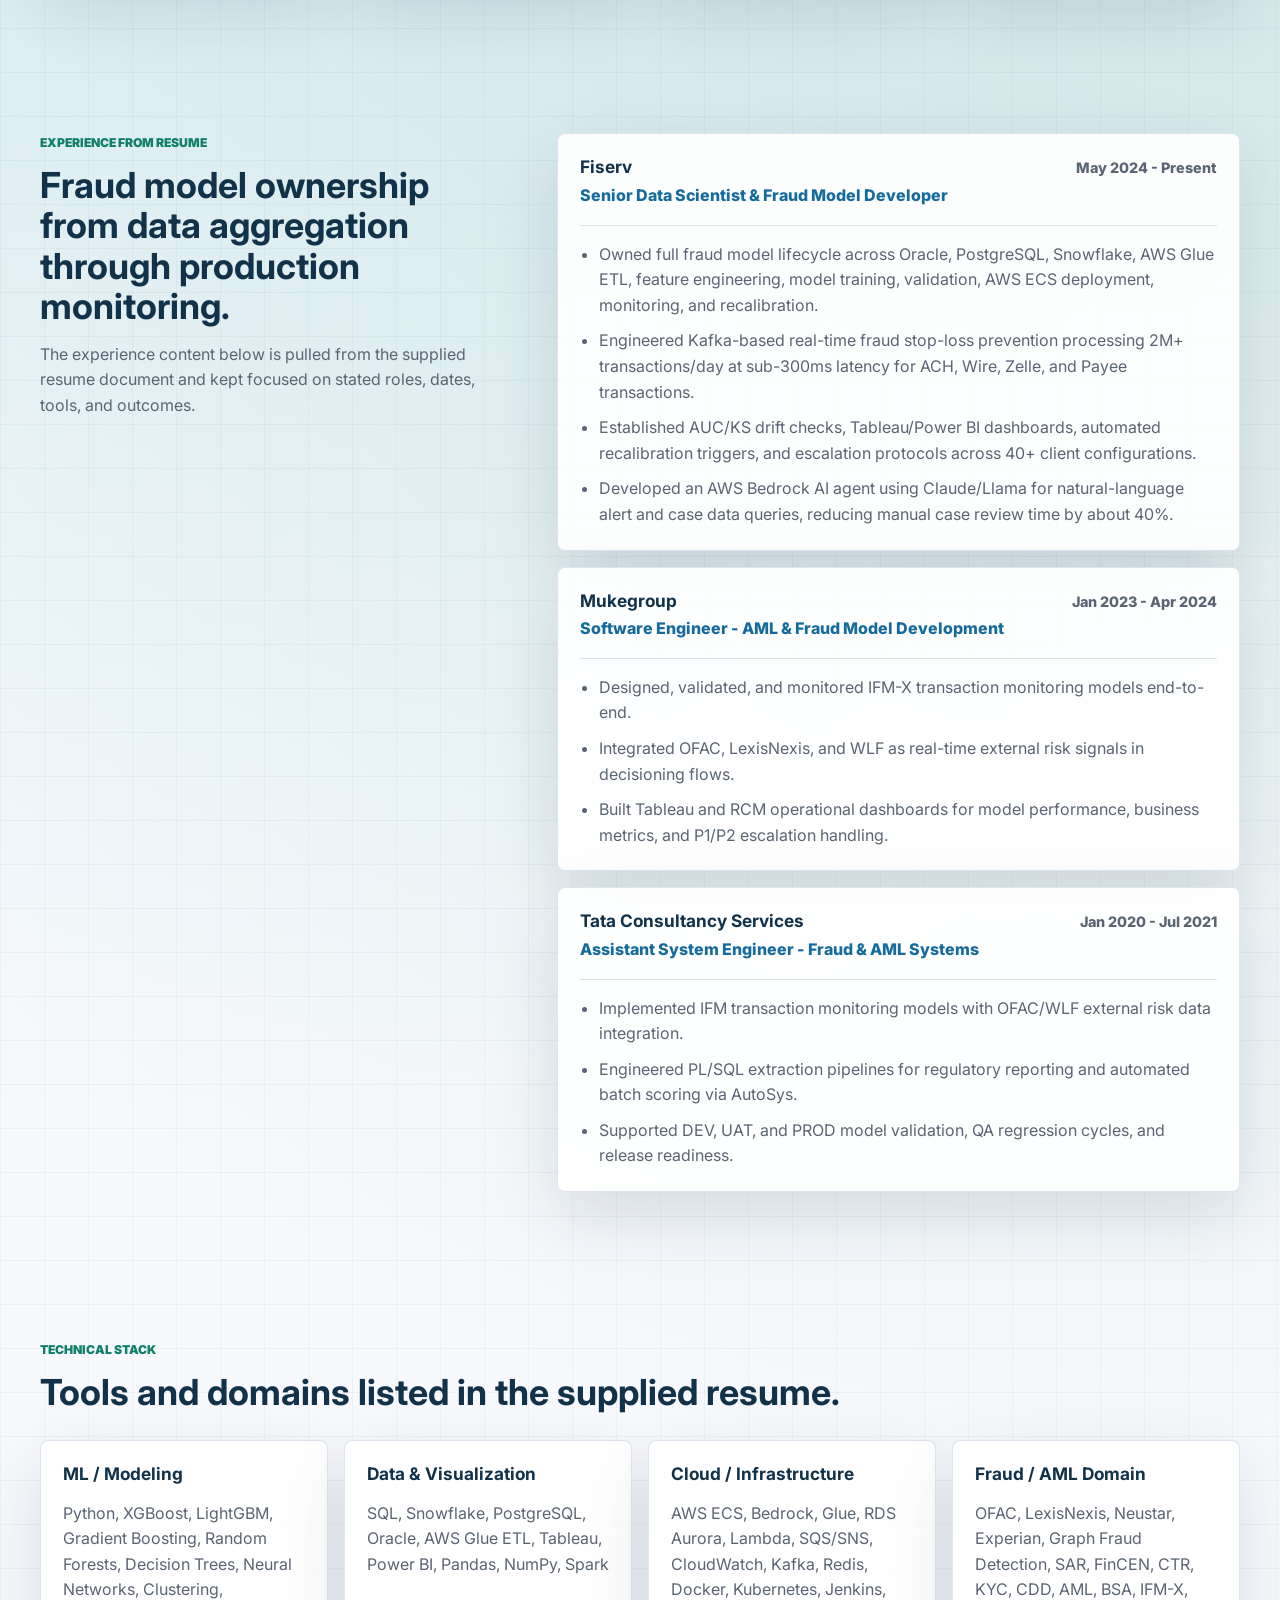
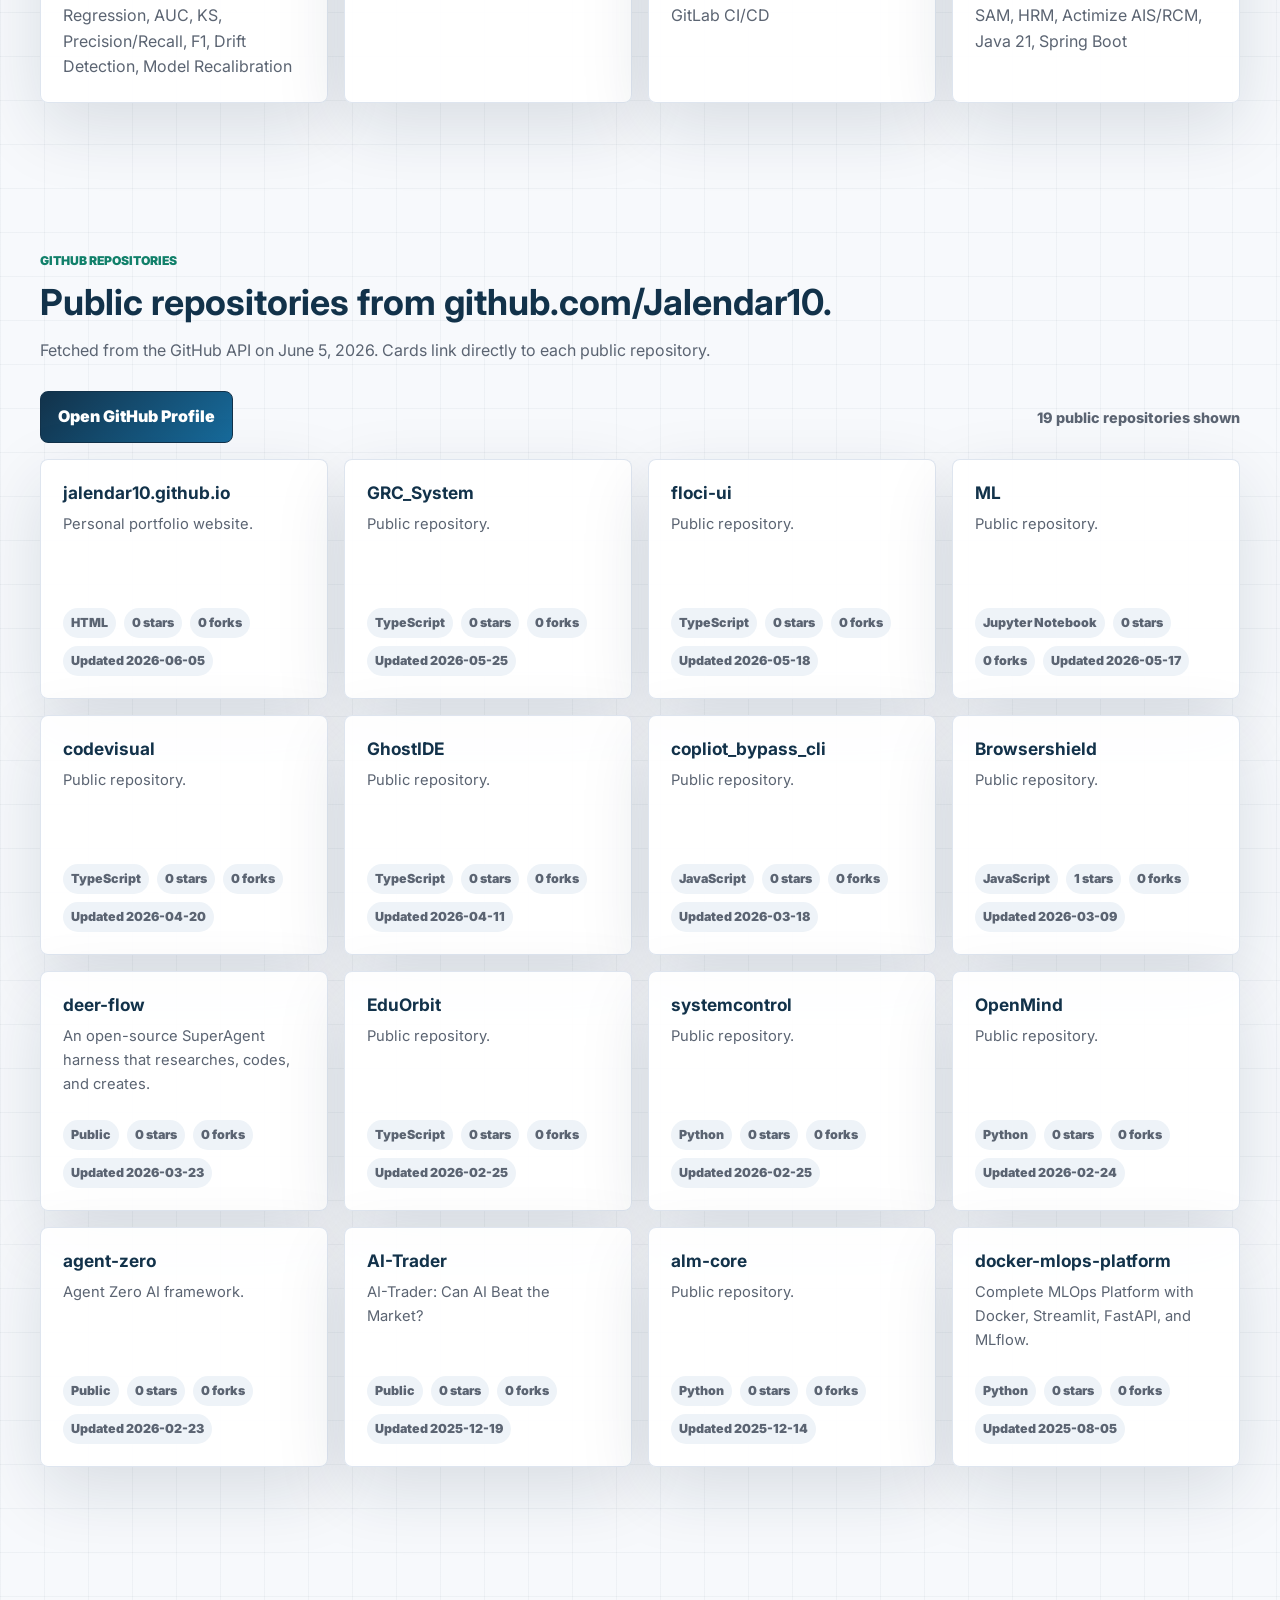
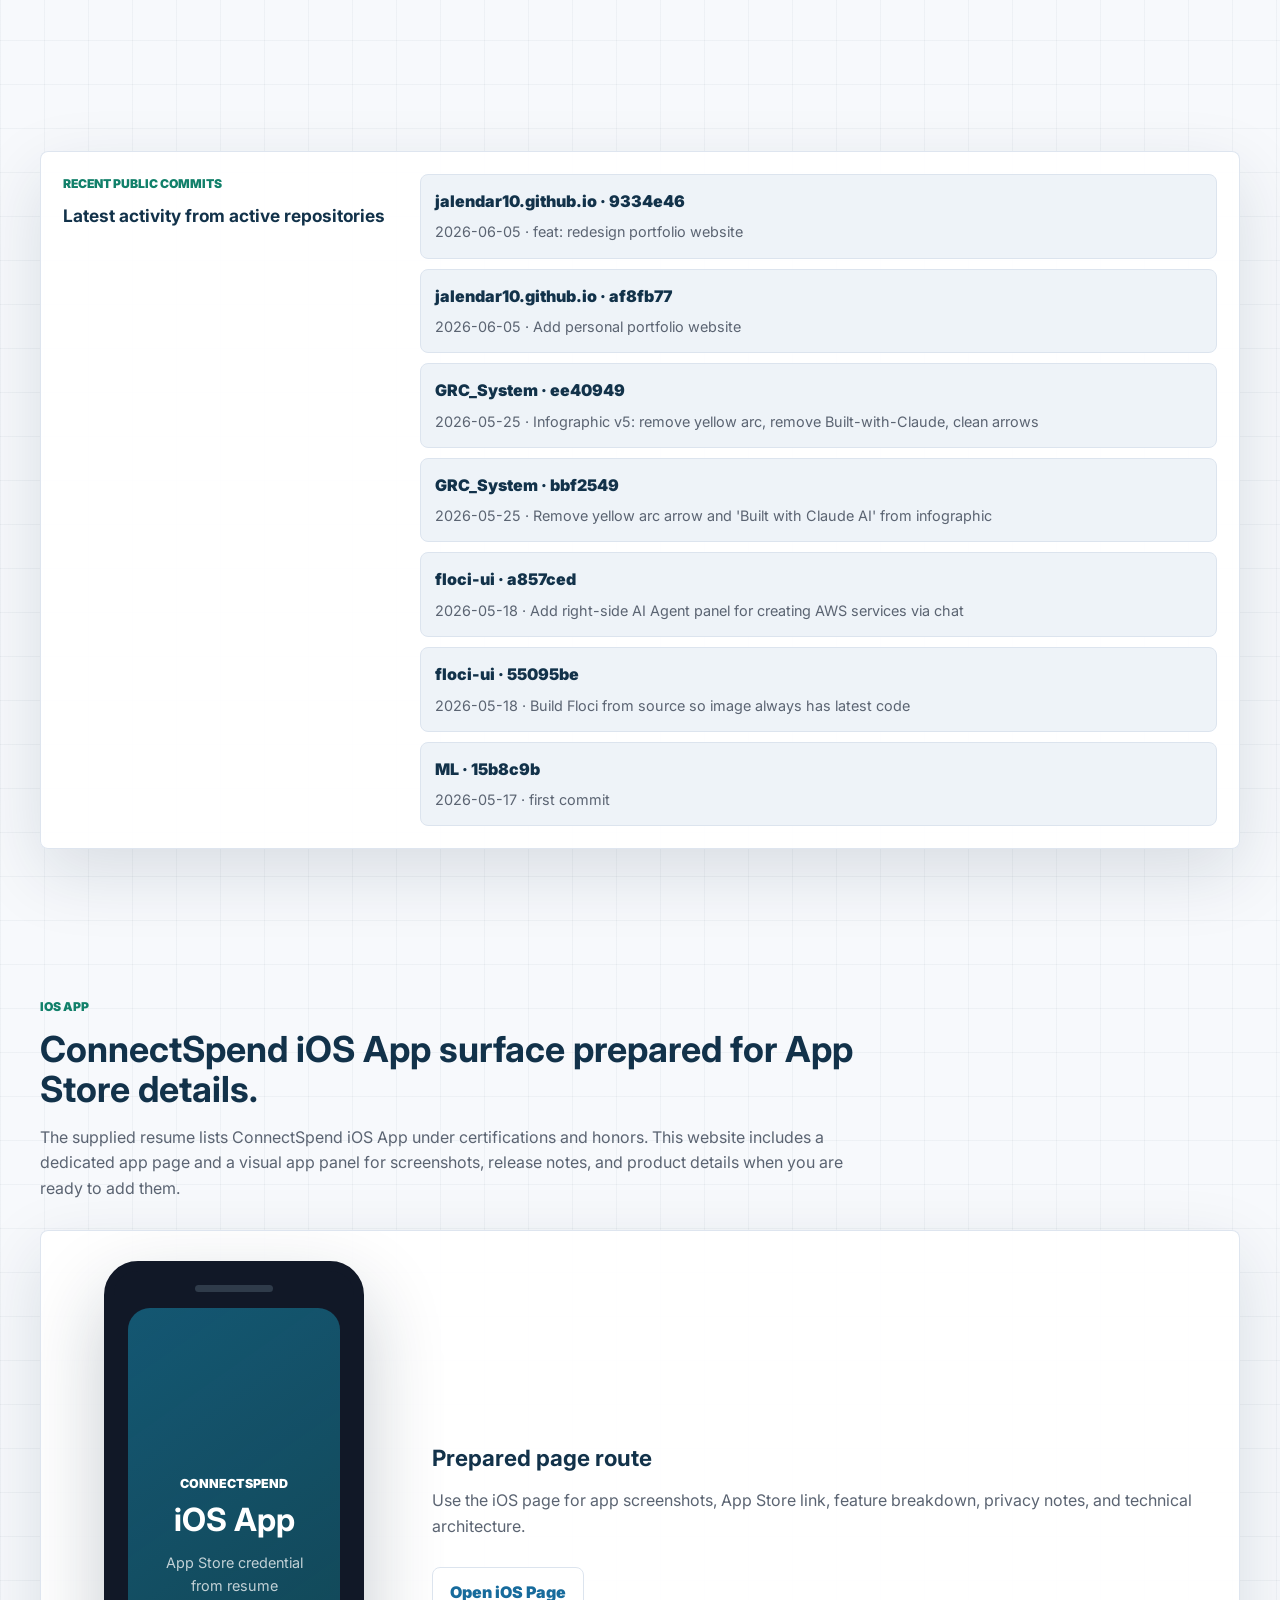
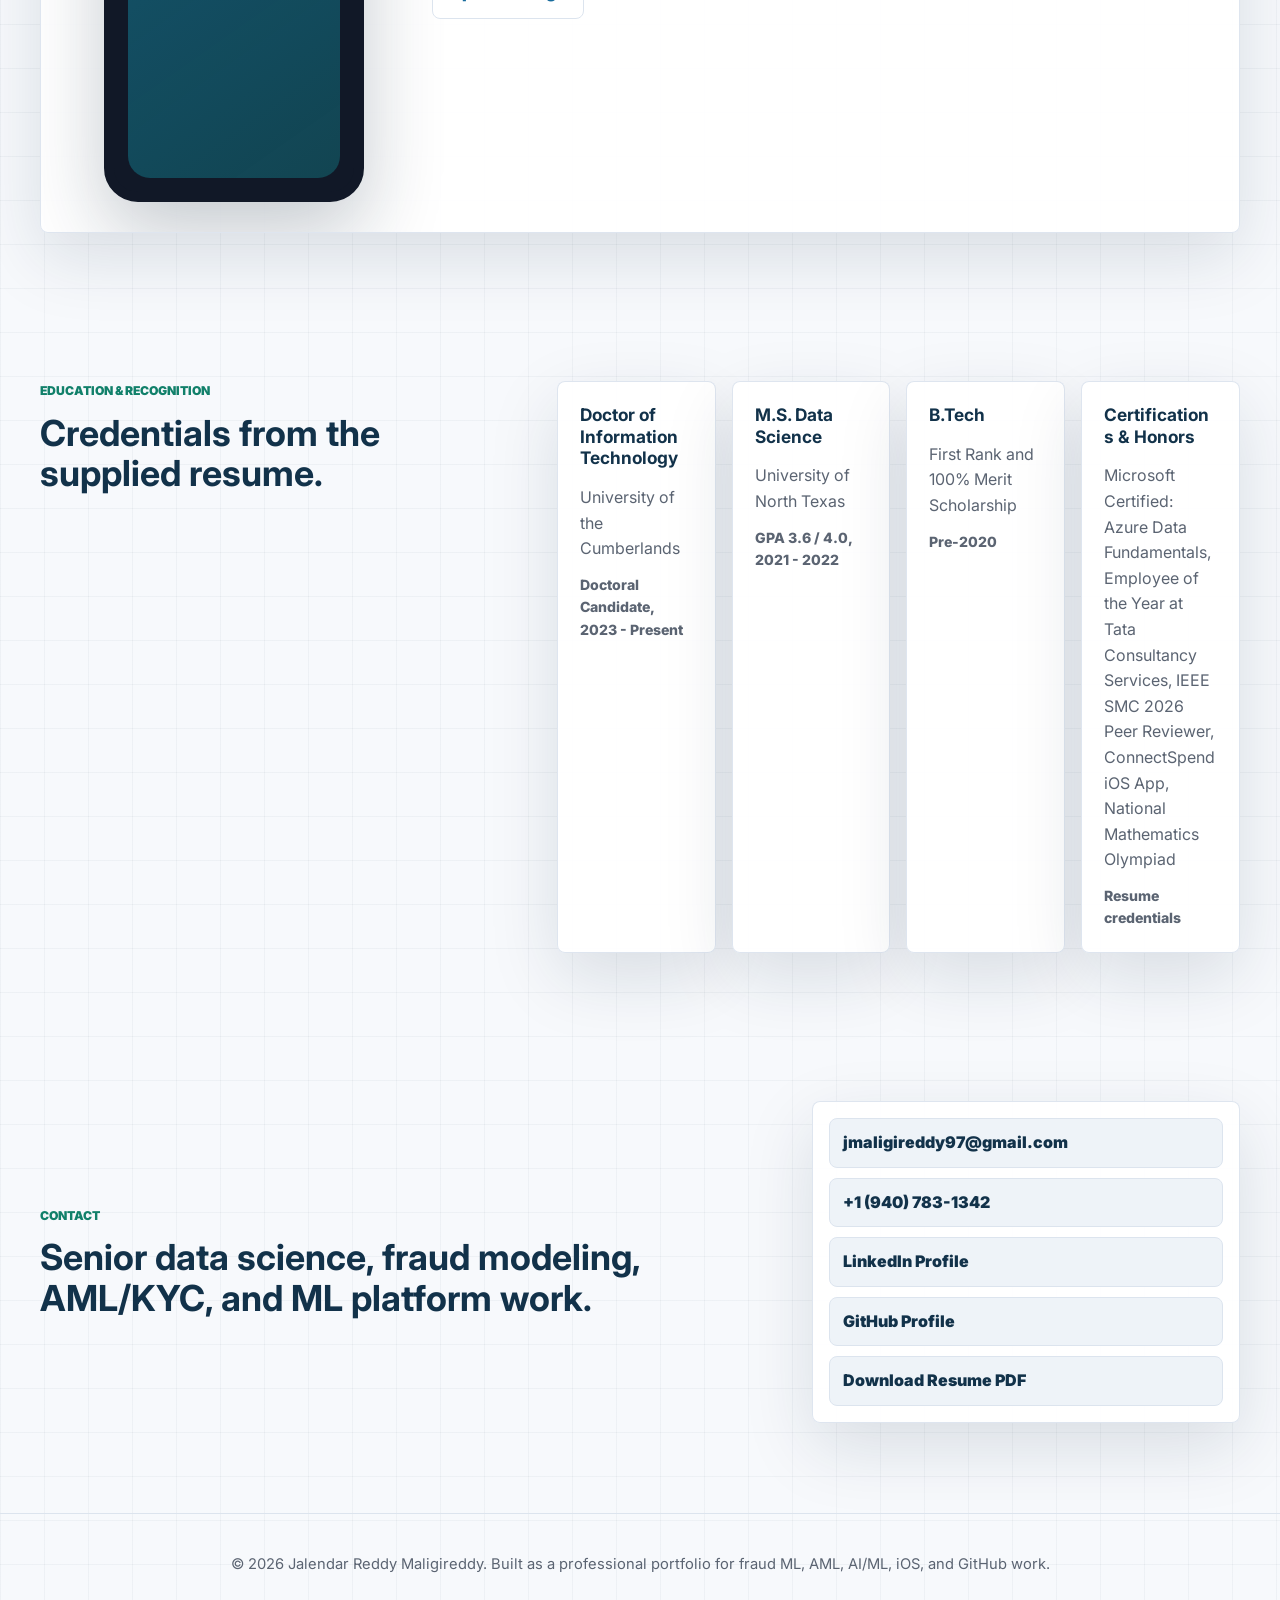
==== commit 09921981: "Redesign professional portfolio website" ====
--- a/index.html
+++ b/index.html
@@ -4,10 +4,10 @@
   <meta charset="UTF-8" />
   <meta name="viewport" content="width=device-width, initial-scale=1.0" />
   <title>Jalendar Reddy Maligireddy | Senior Data Scientist & Fraud Model Developer</title>
-  <meta name="description" content="Senior Data Scientist and Fraud Model Developer specializing in production ML fraud models, AML/KYC risk, AWS deployment, Kafka real-time scoring, and model monitoring." />
+  <meta name="description" content="Senior Data Scientist and Fraud Model Developer specializing in production fraud ML, AML/KYC risk, AWS deployment, model monitoring, and AI-assisted fraud operations." />
   <link rel="preconnect" href="https://fonts.googleapis.com" />
   <link rel="preconnect" href="https://fonts.gstatic.com" crossorigin />
-  <link href="https://fonts.googleapis.com/css2?family=Inter:wght@400;500;600;700;800&display=swap" rel="stylesheet" />
+  <link href="https://fonts.googleapis.com/css2?family=Inter:wght@400;500;600;700;800;900&display=swap" rel="stylesheet" />
   <link rel="stylesheet" href="styles.css" />
 </head>
 <body>
@@ -23,10 +23,10 @@
         <span></span>
       </button>
       <div class="nav-links">
-        <a href="#impact">Impact</a>
+        <a href="#workstreams">Workstreams</a>
         <a href="#experience">Experience</a>
-        <a href="#skills">Skills</a>
-        <a href="#education">Education</a>
+        <a href="#github">GitHub</a>
+        <a href="#ios">iOS</a>
         <a href="#contact">Contact</a>
       </div>
     </nav>
@@ -34,91 +34,94 @@
 
   <main>
     <section id="home" class="hero">
-      <div class="hero-copy">
+      <div class="hero-copy reveal">
         <p class="eyebrow">Senior Data Scientist & Fraud Model Developer</p>
-        <h1>Production ML fraud systems for banking, fintech, AML, and KYC risk.</h1>
+        <h1>Production fraud ML, AML/KYC risk, and AI systems built for regulated operations.</h1>
         <p class="hero-summary">
-          I own fraud model lifecycles from problem framing, feature engineering, and validation through AWS deployment,
-          monitoring, drift detection, and measurable loss reduction.
+          Resume-grounded portfolio for Maligireddy Jalendar Reddy: 8+ years of advanced quantitative modeling experience,
+          5+ years owning production ML fraud models, and hands-on delivery across AWS, Kafka, model monitoring, and fraud operations.
         </p>
         <div class="hero-actions" aria-label="Primary actions">
-          <a class="btn primary" href="assets/Jalendar_Reddy_Senior_DS_Fraud_Model.pdf" download>Download PDF Resume</a>
+          <a class="btn primary" href="assets/Jalendar_Reddy_Senior_DS_Fraud_Model.pdf" download>Download PDF</a>
           <a class="btn secondary" href="assets/Jalendar_Reddy_Senior_DS_Fraud_Model.docx" download>Download DOCX</a>
-          <a class="btn ghost" href="https://www.linkedin.com/in/jalendarreddymaligireddy/" target="_blank" rel="noopener">LinkedIn</a>
-        </div>
-      </div>
-
-      <aside class="signal-board" aria-label="Fraud model operating profile">
-        <div class="board-header">
-          <span class="status-dot"></span>
-          <span>Fraud Model Operations</span>
-        </div>
-        <div class="signal-grid">
-          <div>
-            <strong>2M+</strong>
-            <span>transactions/day</span>
-          </div>
-          <div>
-            <strong>&lt;300ms</strong>
-            <span>real-time latency</span>
-          </div>
-          <div>
-            <strong>$1M+</strong>
-            <span>annual loss prevented</span>
-          </div>
-          <div>
-            <strong>40+</strong>
-            <span>client portfolios</span>
-          </div>
-        </div>
-        <div class="risk-stream">
-          <span style="--w: 88%"></span>
-          <span style="--w: 64%"></span>
-          <span style="--w: 76%"></span>
-          <span style="--w: 52%"></span>
-        </div>
-      </aside>
-    </section>
-
-    <section id="impact" class="section">
-      <div class="section-heading">
-        <p class="eyebrow">Selected impact</p>
-        <h2>Model outcomes tied to fraud loss, false positives, and operating speed.</h2>
-      </div>
-      <div class="metric-grid">
-        <article class="metric-card">
+          <a class="btn ghost" href="https://github.com/Jalendar10" target="_blank" rel="noopener">GitHub</a>
+          <a class="btn ghost" href="https://linkedin.com/in/jalendar-reddy" target="_blank" rel="noopener">LinkedIn</a>
+        </div>
+      </div>
+
+      <div class="portrait-stage reveal" aria-label="Professional profile image and operating metrics">
+        <div class="portrait-ring">
+          <img src="assets/jalendar-reddy-headshot.png" alt="Jalendar Reddy professional headshot" />
+        </div>
+        <div class="metric-orbit orbit-one">
+          <strong>2M+</strong>
+          <span>transactions/day</span>
+        </div>
+        <div class="metric-orbit orbit-two">
+          <strong>&lt;300ms</strong>
+          <span>scoring latency</span>
+        </div>
+      </div>
+    </section>
+
+    <section class="signal-strip" aria-label="Resume highlights">
+      <div class="signal-item reveal">
+        <span>$1M+</span>
+        <p>projected annual fraud loss prevented</p>
+      </div>
+      <div class="signal-item reveal">
+        <span>&lt;0.5%</span>
+        <p>false positive rate sustained in real-time stop-loss prevention</p>
+      </div>
+      <div class="signal-item reveal">
+        <span>1,000+</span>
+        <p>precision-tuned fraud rules across 40+ client portfolios</p>
+      </div>
+      <div class="signal-item reveal">
+        <span>40%</span>
+        <p>manual case review time reduction with AWS Bedrock AI agent</p>
+      </div>
+    </section>
+
+    <section id="workstreams" class="section">
+      <div class="section-heading reveal">
+        <p class="eyebrow">Scrollable workstreams</p>
+        <h2>AML, AI/ML, design, GitHub engineering, and iOS surfaces ready for deeper pages.</h2>
+      </div>
+      <div class="workstream-grid">
+        <a class="workstream-card reveal" href="pages/aml.html">
           <span>01</span>
-          <h3>Real-time stop-loss prevention</h3>
-          <p>Kafka-based ML scoring evaluates ACH, Wire, Zelle, and Payee transactions in-flight before settlement.</p>
-        </article>
-        <article class="metric-card">
+          <h3>AML & Fraud Systems</h3>
+          <p>IFM-X, OFAC, WLF, LexisNexis, KYC/CDD, SAR/FinCEN/CTR, Actimize AIS/RCM, model-risk review, and production escalation workflows.</p>
+        </a>
+        <a class="workstream-card reveal" href="pages/ai-ml.html">
           <span>02</span>
-          <h3>Precision-tuned rule portfolio</h3>
-          <p>Built and maintained 1,000+ fraud rules across velocity, MCC/SIC, geo-risk, split-transaction, and network signals.</p>
-        </article>
-        <article class="metric-card">
+          <h3>AI / ML Engineering</h3>
+          <p>Python, XGBoost, LightGBM, Gradient Boosting, Random Forests, neural networks, clustering, regression, AUC/KS, drift detection, and recalibration.</p>
+        </a>
+        <a class="workstream-card reveal" href="pages/design.html">
           <span>03</span>
-          <h3>Production model governance</h3>
-          <p>Established AUC/KS drift checks, dashboard monitoring, recalibration triggers, and escalation protocols.</p>
-        </article>
-        <article class="metric-card">
+          <h3>Design & Dashboards</h3>
+          <p>Tableau, Power BI, RCM operational dashboards, model performance visibility, and stakeholder-ready business impact reporting.</p>
+        </a>
+        <a class="workstream-card reveal" href="pages/ios.html">
           <span>04</span>
-          <h3>AI-assisted fraud operations</h3>
-          <p>Developed an AWS Bedrock analyst agent that reduced manual case review time by roughly 40%.</p>
-        </article>
+          <h3>iOS App</h3>
+          <p>ConnectSpend iOS App is listed in the resume credentials. This page is reserved for the app story, screenshots, and release notes.</p>
+        </a>
       </div>
     </section>
 
     <section id="experience" class="section split-section">
-      <div class="section-heading sticky-heading">
-        <p class="eyebrow">Experience</p>
-        <h2>Senior fraud modeling, AML systems, and regulated production delivery.</h2>
+      <div class="section-heading sticky-heading reveal">
+        <p class="eyebrow">Experience from resume</p>
+        <h2>Fraud model ownership from data aggregation through production monitoring.</h2>
         <p>
-          8+ years of quantitative modeling and engineering experience, including 5+ years owning production fraud models.
+          The experience content below is pulled from the supplied resume document and kept focused on stated roles, dates, tools, and outcomes.
         </p>
       </div>
       <div class="timeline">
-        <article class="role-card">
+        <article class="role-card reveal">
           <div class="role-top">
             <div>
               <h3>Fiserv</h3>
@@ -127,13 +130,14 @@
             <span>May 2024 - Present</span>
           </div>
           <ul>
-            <li>Owned end-to-end model lifecycle across Oracle, PostgreSQL, Snowflake, AWS Glue ETL, model training, validation, ECS deployment, and monitoring.</li>
-            <li>Built reusable modeling frameworks with XGBoost, LightGBM, Gradient Boosting, Random Forests, AUC/KS, precision/recall, and F1 validation.</li>
-            <li>Partnered with Risk, Fraud Ops, Finance, Engineering, and Compliance to translate model outputs into fraud-loss and customer-friction decisions.</li>
+            <li>Owned full fraud model lifecycle across Oracle, PostgreSQL, Snowflake, AWS Glue ETL, feature engineering, model training, validation, AWS ECS deployment, monitoring, and recalibration.</li>
+            <li>Engineered Kafka-based real-time fraud stop-loss prevention processing 2M+ transactions/day at sub-300ms latency for ACH, Wire, Zelle, and Payee transactions.</li>
+            <li>Established AUC/KS drift checks, Tableau/Power BI dashboards, automated recalibration triggers, and escalation protocols across 40+ client configurations.</li>
+            <li>Developed an AWS Bedrock AI agent using Claude/Llama for natural-language alert and case data queries, reducing manual case review time by about 40%.</li>
           </ul>
         </article>
 
-        <article class="role-card">
+        <article class="role-card reveal">
           <div class="role-top">
             <div>
               <h3>Mukegroup</h3>
@@ -142,13 +146,13 @@
             <span>Jan 2023 - Apr 2024</span>
           </div>
           <ul>
-            <li>Designed, validated, and monitored IFM-X transaction monitoring models with precision/recall trade-off analysis.</li>
-            <li>Integrated OFAC, LexisNexis, and WLF risk signals into real-time decisioning flows.</li>
-            <li>Built Tableau and RCM dashboards for model performance, operational visibility, and production escalation management.</li>
+            <li>Designed, validated, and monitored IFM-X transaction monitoring models end-to-end.</li>
+            <li>Integrated OFAC, LexisNexis, and WLF as real-time external risk signals in decisioning flows.</li>
+            <li>Built Tableau and RCM operational dashboards for model performance, business metrics, and P1/P2 escalation handling.</li>
           </ul>
         </article>
 
-        <article class="role-card">
+        <article class="role-card reveal">
           <div class="role-top">
             <div>
               <h3>Tata Consultancy Services</h3>
@@ -159,108 +163,129 @@
           <ul>
             <li>Implemented IFM transaction monitoring models with OFAC/WLF external risk data integration.</li>
             <li>Engineered PL/SQL extraction pipelines for regulatory reporting and automated batch scoring via AutoSys.</li>
-            <li>Supported DEV, UAT, PROD model validation, QA regression cycles, and release readiness.</li>
+            <li>Supported DEV, UAT, and PROD model validation, QA regression cycles, and release readiness.</li>
           </ul>
         </article>
       </div>
     </section>
 
     <section class="section">
-      <div class="section-heading">
-        <p class="eyebrow">Model lifecycle</p>
-        <h2>A practical operating model for fraud ML in production.</h2>
-      </div>
-      <div class="process-grid">
-        <div class="process-card">
-          <span>Frame</span>
-          <p>Translate fraud strategy, loss exposure, member friction, and compliance guardrails into measurable model objectives.</p>
-        </div>
-        <div class="process-card">
-          <span>Engineer</span>
-          <p>Aggregate features from Snowflake, Oracle, PostgreSQL, Glue ETL, Kafka streams, graph relationships, and risk providers.</p>
-        </div>
-        <div class="process-card">
-          <span>Validate</span>
-          <p>Use AUC, KS, precision/recall, F1, false-positive analysis, and model-risk review before deployment.</p>
-        </div>
-        <div class="process-card">
-          <span>Operate</span>
-          <p>Deploy on AWS, monitor drift, recalibrate rules/models, and report business impact to fraud and compliance leaders.</p>
-        </div>
-      </div>
-    </section>
-
-    <section id="skills" class="section">
-      <div class="section-heading">
+      <div class="section-heading reveal">
         <p class="eyebrow">Technical stack</p>
-        <h2>Hands-on tools across modeling, data platforms, cloud infrastructure, and fraud domain systems.</h2>
+        <h2>Tools and domains listed in the supplied resume.</h2>
       </div>
       <div class="skill-grid">
-        <article class="skill-card">
+        <article class="skill-card reveal">
           <h3>ML / Modeling</h3>
-          <p>Python, XGBoost, LightGBM, Gradient Boosting, Random Forests, Decision Trees, Neural Networks, Clustering, Regression, Drift Detection</p>
-        </article>
-        <article class="skill-card">
+          <p>Python, XGBoost, LightGBM, Gradient Boosting, Random Forests, Decision Trees, Neural Networks, Clustering, Regression, AUC, KS, Precision/Recall, F1, Drift Detection, Model Recalibration</p>
+        </article>
+        <article class="skill-card reveal">
           <h3>Data & Visualization</h3>
           <p>SQL, Snowflake, PostgreSQL, Oracle, AWS Glue ETL, Tableau, Power BI, Pandas, NumPy, Spark</p>
         </article>
-        <article class="skill-card">
+        <article class="skill-card reveal">
           <h3>Cloud / Infrastructure</h3>
           <p>AWS ECS, Bedrock, Glue, RDS Aurora, Lambda, SQS/SNS, CloudWatch, Kafka, Redis, Docker, Kubernetes, Jenkins, GitLab CI/CD</p>
         </article>
-        <article class="skill-card">
-          <h3>Fraud / AML</h3>
-          <p>OFAC, LexisNexis, Neustar, Experian, Graph Fraud Detection, SAR, FinCEN, CTR, KYC, CDD, AML, BSA, IFM-X, Actimize AIS/RCM</p>
-        </article>
-      </div>
-    </section>
-
-    <section id="education" class="section split-section">
-      <div class="section-heading sticky-heading">
+        <article class="skill-card reveal">
+          <h3>Fraud / AML Domain</h3>
+          <p>OFAC, LexisNexis, Neustar, Experian, Graph Fraud Detection, SAR, FinCEN, CTR, KYC, CDD, AML, BSA, IFM-X, SAM, HRM, Actimize AIS/RCM, Java 21, Spring Boot</p>
+        </article>
+      </div>
+    </section>
+
+    <section id="github" class="section github-section">
+      <div class="section-heading reveal">
+        <p class="eyebrow">GitHub repositories</p>
+        <h2>Public repositories from github.com/Jalendar10.</h2>
+        <p>Fetched from the GitHub API on June 5, 2026. Cards link directly to each public repository.</p>
+      </div>
+      <div class="repo-toolbar reveal">
+        <a class="btn primary" href="https://github.com/Jalendar10" target="_blank" rel="noopener">Open GitHub Profile</a>
+        <span>19 public repositories shown</span>
+      </div>
+      <div class="repo-grid" id="repoGrid" aria-label="GitHub repositories"></div>
+
+      <div class="commit-panel reveal">
+        <div>
+          <p class="eyebrow">Recent public commits</p>
+          <h3>Latest activity from active repositories</h3>
+        </div>
+        <div class="commit-list" id="commitList"></div>
+      </div>
+    </section>
+
+    <section id="ios" class="section app-section">
+      <div class="section-heading reveal">
+        <p class="eyebrow">iOS App</p>
+        <h2>ConnectSpend iOS App surface prepared for App Store details.</h2>
+        <p>
+          The supplied resume lists ConnectSpend iOS App under certifications and honors. This website includes a dedicated app page and a visual app panel for screenshots, release notes, and product details when you are ready to add them.
+        </p>
+      </div>
+      <div class="app-showcase reveal">
+        <div class="phone-shell" aria-label="ConnectSpend iOS app preview placeholder">
+          <div class="phone-top"></div>
+          <div class="phone-screen">
+            <span>ConnectSpend</span>
+            <strong>iOS App</strong>
+            <p>App Store credential from resume</p>
+          </div>
+        </div>
+        <div class="app-copy">
+          <h3>Prepared page route</h3>
+          <p>Use the iOS page for app screenshots, App Store link, feature breakdown, privacy notes, and technical architecture.</p>
+          <a class="btn secondary" href="pages/ios.html">Open iOS Page</a>
+        </div>
+      </div>
+    </section>
+
+    <section class="section split-section">
+      <div class="section-heading sticky-heading reveal">
         <p class="eyebrow">Education & recognition</p>
-        <h2>Academic foundation and professional credentials.</h2>
+        <h2>Credentials from the supplied resume.</h2>
       </div>
       <div class="credential-grid">
-        <article class="credential-card">
+        <article class="credential-card reveal">
           <h3>Doctor of Information Technology</h3>
           <p>University of the Cumberlands</p>
           <span>Doctoral Candidate, 2023 - Present</span>
         </article>
-        <article class="credential-card">
+        <article class="credential-card reveal">
           <h3>M.S. Data Science</h3>
           <p>University of North Texas</p>
           <span>GPA 3.6 / 4.0, 2021 - 2022</span>
         </article>
-        <article class="credential-card">
+        <article class="credential-card reveal">
           <h3>B.Tech</h3>
           <p>First Rank and 100% Merit Scholarship</p>
           <span>Pre-2020</span>
         </article>
-        <article class="credential-card">
+        <article class="credential-card reveal">
           <h3>Certifications & Honors</h3>
-          <p>Microsoft Certified: Azure Data Fundamentals, Employee of the Year at TCS, IEEE SMC 2026 Peer Reviewer, ConnectSpend iOS App</p>
-          <span>Professional recognition</span>
+          <p>Microsoft Certified: Azure Data Fundamentals, Employee of the Year at Tata Consultancy Services, IEEE SMC 2026 Peer Reviewer, ConnectSpend iOS App, National Mathematics Olympiad</p>
+          <span>Resume credentials</span>
         </article>
       </div>
     </section>
 
     <section id="contact" class="section contact-section">
-      <div>
+      <div class="reveal">
         <p class="eyebrow">Contact</p>
-        <h2>Available for senior data science, fraud modeling, AML/KYC, and ML platform opportunities.</h2>
-      </div>
-      <div class="contact-panel">
+        <h2>Senior data science, fraud modeling, AML/KYC, and ML platform work.</h2>
+      </div>
+      <div class="contact-panel reveal">
         <a href="mailto:jmaligireddy97@gmail.com">jmaligireddy97@gmail.com</a>
         <a href="tel:+19407831342">+1 (940) 783-1342</a>
-        <a href="https://www.linkedin.com/in/jalendarreddymaligireddy/" target="_blank" rel="noopener">LinkedIn Profile</a>
+        <a href="https://linkedin.com/in/jalendar-reddy" target="_blank" rel="noopener">LinkedIn Profile</a>
+        <a href="https://github.com/Jalendar10" target="_blank" rel="noopener">GitHub Profile</a>
         <a href="assets/Jalendar_Reddy_Senior_DS_Fraud_Model.pdf" download>Download Resume PDF</a>
-        <a href="assets/Jalendar_Reddy_Senior_DS_Fraud_Model.docx" download>Download Resume DOCX</a>
       </div>
     </section>
   </main>
 
   <footer>
-    <p>&copy; <span id="year"></span> Jalendar Reddy Maligireddy. Built for production ML, fraud risk, and data science leadership.</p>
+    <p>&copy; <span id="year"></span> Jalendar Reddy Maligireddy. Built as a professional portfolio for fraud ML, AML, AI/ML, iOS, and GitHub work.</p>
   </footer>
 
   <script src="script.js"></script>
--- a/styles.css
+++ b/styles.css
@@ -1,16 +1,17 @@
 :root {
-  --bg: #f4f7fb;
+  --bg: #f7f9fc;
+  --ink: #111827;
+  --muted: #5b6472;
   --surface: #ffffff;
-  --surface-soft: #eef4f8;
-  --ink: #16202a;
-  --muted: #5c6875;
-  --line: #d9e1e8;
-  --navy: #15324a;
-  --blue: #1e6f9f;
-  --green: #0f8c6f;
-  --amber: #b97319;
-  --red: #b94646;
-  --shadow: 0 18px 50px rgba(20, 45, 65, 0.12);
+  --surface-strong: #eef3f8;
+  --line: #dce4ee;
+  --navy: #12324a;
+  --blue: #176b9c;
+  --cyan: #18a4c7;
+  --green: #11806a;
+  --amber: #c7791f;
+  --red: #bd3e43;
+  --shadow: 0 24px 70px rgba(16, 37, 58, 0.13);
 }
 
 * {
@@ -24,15 +25,25 @@
 body {
   margin: 0;
   font-family: "Inter", Arial, sans-serif;
+  color: var(--ink);
   background:
-    linear-gradient(180deg, rgba(30, 111, 159, 0.09), rgba(255, 255, 255, 0) 420px),
-    linear-gradient(90deg, rgba(21, 50, 74, 0.04) 1px, transparent 1px),
-    linear-gradient(180deg, rgba(21, 50, 74, 0.04) 1px, transparent 1px),
+    radial-gradient(circle at 8% 8%, rgba(24, 164, 199, 0.15), transparent 28%),
+    radial-gradient(circle at 92% 18%, rgba(17, 128, 106, 0.12), transparent 25%),
+    linear-gradient(90deg, rgba(18, 50, 74, 0.04) 1px, transparent 1px),
+    linear-gradient(180deg, rgba(18, 50, 74, 0.04) 1px, transparent 1px),
     var(--bg);
-  background-size: auto, 36px 36px, 36px 36px, auto;
-  color: var(--ink);
+  background-size: auto, auto, 44px 44px, 44px 44px, auto;
   line-height: 1.6;
   overflow-x: hidden;
+}
+
+body::before {
+  content: "";
+  position: fixed;
+  inset: 0;
+  pointer-events: none;
+  background: linear-gradient(120deg, rgba(255, 255, 255, 0.86), rgba(255, 255, 255, 0.38));
+  z-index: -1;
 }
 
 a {
@@ -44,13 +55,13 @@
   position: sticky;
   top: 0;
   z-index: 20;
-  background: rgba(244, 247, 251, 0.9);
-  border-bottom: 1px solid var(--line);
-  backdrop-filter: blur(16px);
+  border-bottom: 1px solid rgba(220, 228, 238, 0.86);
+  background: rgba(247, 249, 252, 0.84);
+  backdrop-filter: blur(18px);
 }
 
 .nav {
-  width: min(1180px, calc(100% - 40px));
+  width: min(1200px, calc(100% - 40px));
   min-height: 72px;
   margin: 0 auto;
   display: flex;
@@ -62,9 +73,9 @@
 .brand {
   display: inline-flex;
   align-items: center;
-  gap: 10px;
-  font-weight: 800;
+  gap: 11px;
   color: var(--navy);
+  font-weight: 900;
 }
 
 .brand-mark {
@@ -73,18 +84,19 @@
   display: grid;
   place-items: center;
   border-radius: 8px;
-  background: var(--navy);
   color: #fff;
-  font-size: 0.85rem;
+  background: linear-gradient(135deg, var(--navy), var(--blue));
+  box-shadow: 0 10px 24px rgba(23, 107, 156, 0.28);
+  font-size: 0.82rem;
 }
 
 .nav-links {
   display: flex;
   align-items: center;
-  gap: 22px;
+  gap: 20px;
   color: var(--muted);
-  font-size: 0.94rem;
-  font-weight: 700;
+  font-size: 0.92rem;
+  font-weight: 800;
 }
 
 .nav-links a:hover {
@@ -109,21 +121,26 @@
 }
 
 .hero {
-  width: min(1180px, calc(100% - 40px));
+  width: min(1200px, calc(100% - 40px));
   min-height: calc(100vh - 72px);
   margin: 0 auto;
-  padding: 76px 0 42px;
-  display: grid;
-  grid-template-columns: minmax(0, 1.08fr) minmax(340px, 0.72fr);
-  gap: 46px;
+  padding: 64px 0 44px;
+  display: grid;
+  grid-template-columns: minmax(0, 1.05fr) minmax(330px, 0.72fr);
+  gap: 52px;
   align-items: center;
+}
+
+.hero-copy {
+  min-width: 0;
 }
 
 .eyebrow {
   margin: 0 0 12px;
   color: var(--green);
-  font-size: 0.78rem;
-  font-weight: 800;
+  font-size: 0.76rem;
+  font-weight: 900;
+  letter-spacing: 0;
   text-transform: uppercase;
 }
 
@@ -135,33 +152,38 @@
 }
 
 h1 {
-  max-width: 860px;
   margin: 0;
+  max-width: 900px;
   color: var(--navy);
-  font-size: clamp(2.5rem, 5.5vw, 5.35rem);
+  font-size: clamp(2.35rem, 5vw, 5rem);
   line-height: 1;
-  font-weight: 800;
+  font-weight: 900;
 }
 
 h2 {
   margin: 0;
   color: var(--navy);
-  font-size: clamp(1.65rem, 3vw, 2.75rem);
-  line-height: 1.12;
+  font-size: clamp(1.55rem, 2.8vw, 2.65rem);
+  line-height: 1.13;
 }
 
 h3 {
   margin: 0;
   color: var(--navy);
-  font-size: 1.05rem;
+  font-size: 1.08rem;
   line-height: 1.25;
 }
 
+.hero-summary,
+.section-heading p:not(.eyebrow),
+.app-copy p {
+  color: var(--muted);
+}
+
 .hero-summary {
-  max-width: 730px;
+  max-width: 780px;
   margin: 24px 0 0;
-  color: var(--muted);
-  font-size: 1.12rem;
+  font-size: 1.08rem;
 }
 
 .hero-actions {
@@ -176,177 +198,217 @@
   display: inline-flex;
   align-items: center;
   justify-content: center;
-  padding: 12px 18px;
+  padding: 12px 17px;
   border: 1px solid var(--line);
   border-radius: 8px;
-  font-weight: 800;
-  transition: transform 0.2s ease, box-shadow 0.2s ease, border-color 0.2s ease;
+  background: #fff;
+  color: var(--navy);
+  font-weight: 900;
+  transition: transform 0.2s ease, box-shadow 0.2s ease, border-color 0.2s ease, background 0.2s ease;
 }
 
 .btn:hover {
   transform: translateY(-2px);
+  border-color: rgba(23, 107, 156, 0.45);
   box-shadow: var(--shadow);
-  border-color: rgba(30, 111, 159, 0.45);
 }
 
 .btn.primary {
-  background: var(--navy);
   color: #fff;
   border-color: var(--navy);
+  background: linear-gradient(135deg, var(--navy), var(--blue));
 }
 
 .btn.secondary {
-  background: #fff;
   color: var(--blue);
+  background: var(--surface);
 }
 
 .btn.ghost {
   color: var(--muted);
 }
 
-.signal-board,
-.metric-card,
+.portrait-stage {
+  min-height: 560px;
+  position: relative;
+  display: grid;
+  place-items: center;
+}
+
+.portrait-ring {
+  width: min(430px, 86vw);
+  aspect-ratio: 0.78;
+  padding: 10px;
+  border: 1px solid rgba(23, 107, 156, 0.22);
+  border-radius: 8px;
+  background: linear-gradient(135deg, #fff, #eaf3f8);
+  box-shadow: var(--shadow);
+  transform: rotate(-1.5deg);
+  animation: floatPortrait 7s ease-in-out infinite;
+}
+
+.portrait-ring img {
+  width: 100%;
+  height: 100%;
+  display: block;
+  object-fit: cover;
+  object-position: center 16%;
+  border-radius: 8px;
+}
+
+.metric-orbit {
+  position: absolute;
+  width: 150px;
+  min-height: 96px;
+  padding: 14px;
+  border: 1px solid rgba(220, 228, 238, 0.92);
+  border-radius: 8px;
+  background: rgba(255, 255, 255, 0.94);
+  box-shadow: 0 16px 45px rgba(16, 37, 58, 0.16);
+}
+
+.metric-orbit strong {
+  display: block;
+  color: var(--navy);
+  font-size: 1.45rem;
+  line-height: 1.1;
+}
+
+.metric-orbit span {
+  display: block;
+  margin-top: 7px;
+  color: var(--muted);
+  font-size: 0.82rem;
+  font-weight: 800;
+}
+
+.orbit-one {
+  top: 88px;
+  right: 2px;
+  animation: bobOne 6.4s ease-in-out infinite;
+}
+
+.orbit-two {
+  left: 0;
+  bottom: 82px;
+  animation: bobTwo 6.8s ease-in-out infinite;
+}
+
+.signal-strip,
+.section {
+  width: min(1200px, calc(100% - 40px));
+  margin: 0 auto;
+}
+
+.signal-strip {
+  display: grid;
+  grid-template-columns: repeat(4, minmax(0, 1fr));
+  gap: 14px;
+  padding: 12px 0 42px;
+}
+
+.signal-item,
+.workstream-card,
 .role-card,
-.process-card,
 .skill-card,
 .credential-card,
+.repo-card,
+.commit-panel,
+.app-showcase,
 .contact-panel {
-  border: 1px solid var(--line);
+  border: 1px solid rgba(220, 228, 238, 0.94);
   border-radius: 8px;
-  background: rgba(255, 255, 255, 0.94);
+  background: rgba(255, 255, 255, 0.92);
   box-shadow: var(--shadow);
 }
 
-.signal-board {
+.signal-item {
+  min-height: 132px;
+  padding: 18px;
+}
+
+.signal-item span {
+  display: block;
+  color: var(--blue);
+  font-size: 1.7rem;
+  line-height: 1.1;
+  font-weight: 900;
+}
+
+.signal-item p {
+  margin: 10px 0 0;
+  color: var(--muted);
+  font-size: 0.9rem;
+  font-weight: 700;
+}
+
+.section {
+  padding: 74px 0;
+}
+
+.section-heading {
+  max-width: 830px;
+  margin-bottom: 28px;
+}
+
+.section-heading p:not(.eyebrow) {
+  margin: 15px 0 0;
+}
+
+.workstream-grid,
+.repo-grid {
+  display: grid;
+  grid-template-columns: repeat(4, minmax(0, 1fr));
+  gap: 16px;
+}
+
+.workstream-card {
+  min-height: 284px;
   padding: 22px;
   position: relative;
   overflow: hidden;
-}
-
-.signal-board::before {
+  transition: transform 0.25s ease, border-color 0.25s ease;
+}
+
+.workstream-card::after {
   content: "";
   position: absolute;
-  inset: 0;
-  background:
-    linear-gradient(90deg, transparent 0 34px, rgba(30, 111, 159, 0.07) 34px 35px),
-    linear-gradient(180deg, transparent 0 34px, rgba(30, 111, 159, 0.07) 34px 35px);
-  background-size: 35px 35px;
-  pointer-events: none;
-}
-
-.board-header,
-.signal-grid,
-.risk-stream {
-  position: relative;
-}
-
-.board-header {
-  display: flex;
-  align-items: center;
-  gap: 9px;
-  color: var(--muted);
-  font-size: 0.86rem;
-  font-weight: 800;
-  text-transform: uppercase;
-}
-
-.status-dot {
-  width: 10px;
-  height: 10px;
-  border-radius: 50%;
-  background: var(--green);
-  box-shadow: 0 0 0 5px rgba(15, 140, 111, 0.13);
-}
-
-.signal-grid {
-  display: grid;
-  grid-template-columns: repeat(2, minmax(0, 1fr));
-  gap: 12px;
-  margin-top: 18px;
-}
-
-.signal-grid div {
-  min-height: 108px;
-  padding: 16px;
-  border: 1px solid var(--line);
-  border-radius: 8px;
-  background: rgba(244, 247, 251, 0.88);
-}
-
-.signal-grid strong {
-  display: block;
-  color: var(--navy);
-  font-size: 1.8rem;
-  line-height: 1.1;
-}
-
-.signal-grid span {
-  display: block;
-  margin-top: 8px;
-  color: var(--muted);
-  font-size: 0.88rem;
-}
-
-.risk-stream {
-  margin-top: 18px;
-  padding: 16px;
-  display: grid;
-  gap: 11px;
-  border: 1px solid var(--line);
-  border-radius: 8px;
-  background: var(--navy);
-}
-
-.risk-stream span {
-  height: 10px;
-  width: var(--w);
+  left: 22px;
+  right: 22px;
+  bottom: 18px;
+  height: 5px;
   border-radius: 999px;
-  background: linear-gradient(90deg, var(--green), var(--amber), var(--red));
-}
-
-.section {
-  width: min(1180px, calc(100% - 40px));
-  margin: 0 auto;
-  padding: 74px 0;
-}
-
-.section-heading {
-  max-width: 810px;
-  margin-bottom: 28px;
-}
-
-.section-heading p:not(.eyebrow) {
-  margin: 16px 0 0;
-  color: var(--muted);
-}
-
-.metric-grid,
-.skill-grid,
-.credential-grid {
-  display: grid;
-  grid-template-columns: repeat(4, minmax(0, 1fr));
-  gap: 16px;
-}
-
-.metric-card,
-.skill-card,
-.credential-card {
-  padding: 20px;
-}
-
+  background: linear-gradient(90deg, var(--green), var(--cyan), var(--amber));
+  transform: scaleX(0.34);
+  transform-origin: left;
+  transition: transform 0.25s ease;
+}
+
+.workstream-card:hover {
+  transform: translateY(-6px);
+  border-color: rgba(23, 107, 156, 0.42);
+}
+
+.workstream-card:hover::after {
+  transform: scaleX(1);
+}
+
+.workstream-card span,
 .metric-card span {
   display: inline-flex;
   margin-bottom: 18px;
   color: var(--blue);
-  font-weight: 800;
-}
-
-.metric-card p,
+  font-weight: 900;
+}
+
+.workstream-card p,
 .role-card li,
-.process-card p,
 .skill-card p,
 .credential-card p,
-.credential-card span {
+.credential-card span,
+.repo-card p,
+.repo-meta,
+.commit-card p {
   color: var(--muted);
 }
 
@@ -367,7 +429,10 @@
   gap: 16px;
 }
 
-.role-card {
+.role-card,
+.skill-card,
+.credential-card,
+.repo-card {
   padding: 22px;
 }
 
@@ -382,14 +447,14 @@
 .role-top p {
   margin: 5px 0 0;
   color: var(--blue);
-  font-weight: 700;
+  font-weight: 800;
 }
 
 .role-top span {
   flex: 0 0 auto;
   color: var(--muted);
   font-size: 0.9rem;
-  font-weight: 700;
+  font-weight: 800;
 }
 
 .role-card ul {
@@ -401,33 +466,16 @@
   margin-top: 10px;
 }
 
-.process-grid {
+.skill-grid,
+.credential-grid {
   display: grid;
   grid-template-columns: repeat(4, minmax(0, 1fr));
-  gap: 0;
-  border: 1px solid var(--line);
-  border-radius: 8px;
-  overflow: hidden;
-  box-shadow: var(--shadow);
-}
-
-.process-card {
-  border: 0;
-  border-right: 1px solid var(--line);
-  border-radius: 0;
-  box-shadow: none;
-  padding: 22px;
-}
-
-.process-card:last-child {
-  border-right: 0;
-}
-
-.process-card span {
-  display: inline-flex;
-  margin-bottom: 14px;
-  color: var(--green);
-  font-weight: 800;
+  gap: 16px;
+}
+
+.skill-card,
+.credential-card {
+  min-height: 218px;
 }
 
 .skill-card p,
@@ -439,7 +487,157 @@
   display: block;
   margin-top: 12px;
   font-size: 0.88rem;
-  font-weight: 700;
+  font-weight: 800;
+}
+
+.repo-toolbar {
+  display: flex;
+  align-items: center;
+  justify-content: space-between;
+  gap: 18px;
+  margin-bottom: 16px;
+}
+
+.repo-toolbar span {
+  color: var(--muted);
+  font-size: 0.9rem;
+  font-weight: 800;
+}
+
+.repo-card {
+  min-height: 240px;
+  display: flex;
+  flex-direction: column;
+  justify-content: space-between;
+  transition: transform 0.22s ease, border-color 0.22s ease;
+}
+
+.repo-card:hover {
+  transform: translateY(-4px);
+  border-color: rgba(23, 107, 156, 0.4);
+}
+
+.repo-card h3 {
+  margin-bottom: 10px;
+}
+
+.repo-card p {
+  margin: 0;
+  font-size: 0.92rem;
+}
+
+.repo-meta {
+  display: flex;
+  flex-wrap: wrap;
+  gap: 8px;
+  margin-top: 18px;
+  font-size: 0.78rem;
+  font-weight: 900;
+}
+
+.repo-meta span {
+  padding: 5px 8px;
+  border-radius: 999px;
+  background: var(--surface-strong);
+}
+
+.commit-panel {
+  margin-top: 28px;
+  padding: 22px;
+  display: grid;
+  grid-template-columns: minmax(220px, 0.42fr) minmax(0, 1fr);
+  gap: 22px;
+}
+
+.commit-list {
+  display: grid;
+  gap: 10px;
+}
+
+.commit-card {
+  padding: 14px;
+  border: 1px solid var(--line);
+  border-radius: 8px;
+  background: var(--surface-strong);
+}
+
+.commit-card a {
+  color: var(--navy);
+  font-weight: 900;
+}
+
+.commit-card p {
+  margin: 6px 0 0;
+  font-size: 0.9rem;
+}
+
+.app-showcase {
+  min-height: 420px;
+  padding: 30px;
+  display: grid;
+  grid-template-columns: minmax(240px, 0.42fr) minmax(0, 1fr);
+  gap: 34px;
+  align-items: center;
+  overflow: hidden;
+}
+
+.phone-shell {
+  width: min(260px, 100%);
+  aspect-ratio: 0.48;
+  margin: 0 auto;
+  padding: 14px;
+  border: 10px solid #111827;
+  border-radius: 34px;
+  background: #111827;
+  box-shadow: 0 32px 80px rgba(16, 37, 58, 0.24);
+  animation: floatPortrait 7.2s ease-in-out infinite;
+}
+
+.phone-top {
+  width: 78px;
+  height: 7px;
+  margin: 0 auto 16px;
+  border-radius: 999px;
+  background: #2f3b4a;
+}
+
+.phone-screen {
+  height: calc(100% - 23px);
+  display: grid;
+  align-content: center;
+  justify-items: center;
+  padding: 24px;
+  border-radius: 22px;
+  color: #fff;
+  text-align: center;
+  background:
+    linear-gradient(145deg, rgba(24, 164, 199, 0.32), rgba(17, 128, 106, 0.24)),
+    var(--navy);
+}
+
+.phone-screen span {
+  font-size: 0.78rem;
+  font-weight: 900;
+  text-transform: uppercase;
+}
+
+.phone-screen strong {
+  margin-top: 10px;
+  font-size: 2rem;
+  line-height: 1;
+}
+
+.phone-screen p {
+  color: rgba(255, 255, 255, 0.74);
+  font-size: 0.9rem;
+}
+
+.app-copy h3 {
+  font-size: 1.4rem;
+}
+
+.app-copy .btn {
+  margin-top: 12px;
 }
 
 .contact-section {
@@ -465,8 +663,8 @@
   border: 1px solid var(--line);
   border-radius: 8px;
   color: var(--navy);
-  font-weight: 800;
-  background: var(--surface-soft);
+  background: var(--surface-strong);
+  font-weight: 900;
 }
 
 .contact-panel a:hover {
@@ -482,10 +680,101 @@
   font-size: 0.92rem;
 }
 
-@media (max-width: 980px) {
+.reveal {
+  opacity: 0;
+  transform: translateY(24px);
+  transition: opacity 0.7s ease, transform 0.7s ease;
+}
+
+.reveal.is-visible {
+  opacity: 1;
+  transform: translateY(0);
+}
+
+.detail-page {
+  min-height: 100vh;
+  display: grid;
+  place-items: center;
+}
+
+.detail-shell {
+  width: min(860px, calc(100% - 40px));
+  padding: 42px;
+  border: 1px solid var(--line);
+  border-radius: 8px;
+  background: rgba(255, 255, 255, 0.94);
+  box-shadow: var(--shadow);
+}
+
+.detail-shell h1 {
+  font-size: clamp(2rem, 5vw, 4rem);
+}
+
+.detail-shell p:not(.eyebrow) {
+  max-width: 680px;
+  color: var(--muted);
+  font-size: 1.05rem;
+}
+
+.back-link {
+  display: inline-flex;
+  margin-bottom: 24px;
+  color: var(--blue);
+  font-weight: 900;
+}
+
+@keyframes floatPortrait {
+  0%,
+  100% {
+    transform: translateY(0) rotate(-1.5deg);
+  }
+  50% {
+    transform: translateY(-14px) rotate(1deg);
+  }
+}
+
+@keyframes bobOne {
+  0%,
+  100% {
+    transform: translateY(0);
+  }
+  50% {
+    transform: translateY(16px);
+  }
+}
+
+@keyframes bobTwo {
+  0%,
+  100% {
+    transform: translateY(0);
+  }
+  50% {
+    transform: translateY(-14px);
+  }
+}
+
+@media (prefers-reduced-motion: reduce) {
+  *,
+  *::before,
+  *::after {
+    animation-duration: 0.001ms !important;
+    animation-iteration-count: 1 !important;
+    scroll-behavior: auto !important;
+    transition-duration: 0.001ms !important;
+  }
+
+  .reveal {
+    opacity: 1;
+    transform: none;
+  }
+}
+
+@media (max-width: 1040px) {
   .hero,
   .split-section,
-  .contact-section {
+  .contact-section,
+  .commit-panel,
+  .app-showcase {
     grid-template-columns: 1fr;
   }
 
@@ -497,25 +786,18 @@
     position: static;
   }
 
-  .metric-grid,
+  .signal-strip,
+  .workstream-grid,
   .skill-grid,
   .credential-grid,
-  .process-grid {
+  .repo-grid {
     grid-template-columns: repeat(2, minmax(0, 1fr));
-  }
-
-  .process-card:nth-child(2) {
-    border-right: 0;
-  }
-
-  .process-card:nth-child(-n + 2) {
-    border-bottom: 1px solid var(--line);
   }
 }
 
 @media (max-width: 720px) {
   .nav {
-    width: min(100% - 28px, 1180px);
+    width: min(100% - 28px, 1200px);
   }
 
   .menu-button {
@@ -545,49 +827,79 @@
   }
 
   .hero,
+  .signal-strip,
   .section {
-    width: min(100% - 28px, 1180px);
+    width: min(100% - 28px, 1200px);
   }
 
   .hero {
-    padding-top: 48px;
-  }
-
-  .hero-copy,
-  .signal-board,
+    padding-top: 44px;
+    gap: 34px;
+  }
+
+  h1 {
+    width: 100%;
+    max-width: min(330px, calc(100vw - 56px));
+    font-size: 1.52rem;
+    line-height: 1.08;
+    overflow-wrap: anywhere;
+    word-break: break-word;
+  }
+
+  .hero-copy {
+    width: 100%;
+    max-width: min(330px, calc(100vw - 56px));
+    overflow: hidden;
+  }
+
   .hero-summary {
-    max-width: calc(100vw - 28px);
-  }
-
-  h1 {
-    max-width: calc(100vw - 28px);
-    font-size: 1.92rem;
-    line-height: 1.12;
-  }
-
-  .hero-summary {
+    max-width: min(330px, calc(100vw - 56px));
     font-size: 0.97rem;
-  }
-
-  .metric-grid,
-  .signal-grid,
+    overflow-wrap: anywhere;
+  }
+
+  .hero-actions {
+    max-width: min(330px, calc(100vw - 56px));
+  }
+
+  .portrait-stage {
+    min-height: 430px;
+    overflow: hidden;
+  }
+
+  .metric-orbit {
+    width: 118px;
+    min-height: 86px;
+    padding: 12px;
+  }
+
+  .metric-orbit strong {
+    font-size: 1.22rem;
+  }
+
+  .metric-orbit span {
+    font-size: 0.72rem;
+  }
+
+  .orbit-one {
+    right: 6px;
+    top: 42px;
+  }
+
+  .orbit-two {
+    bottom: 40px;
+  }
+
+  .signal-strip,
+  .workstream-grid,
   .skill-grid,
   .credential-grid,
-  .process-grid {
+  .repo-grid {
     grid-template-columns: 1fr;
   }
 
-  .process-card,
-  .process-card:nth-child(2) {
-    border-right: 0;
-    border-bottom: 1px solid var(--line);
-  }
-
-  .process-card:last-child {
-    border-bottom: 0;
-  }
-
-  .role-top {
+  .role-top,
+  .repo-toolbar {
     display: grid;
   }
 
@@ -598,21 +910,9 @@
   .btn {
     width: 100%;
   }
-}
-
-@media (max-width: 560px) {
-  .nav,
-  .hero,
-  .section {
-    width: min(362px, calc(100% - 28px));
-    margin-left: 14px;
-    margin-right: auto;
-  }
-
-  .hero-copy,
-  .signal-board,
-  .hero-summary,
-  h1 {
-    max-width: 362px;
-  }
-}
+
+  .detail-shell {
+    width: min(100% - 28px, 860px);
+    padding: 28px;
+  }
+}
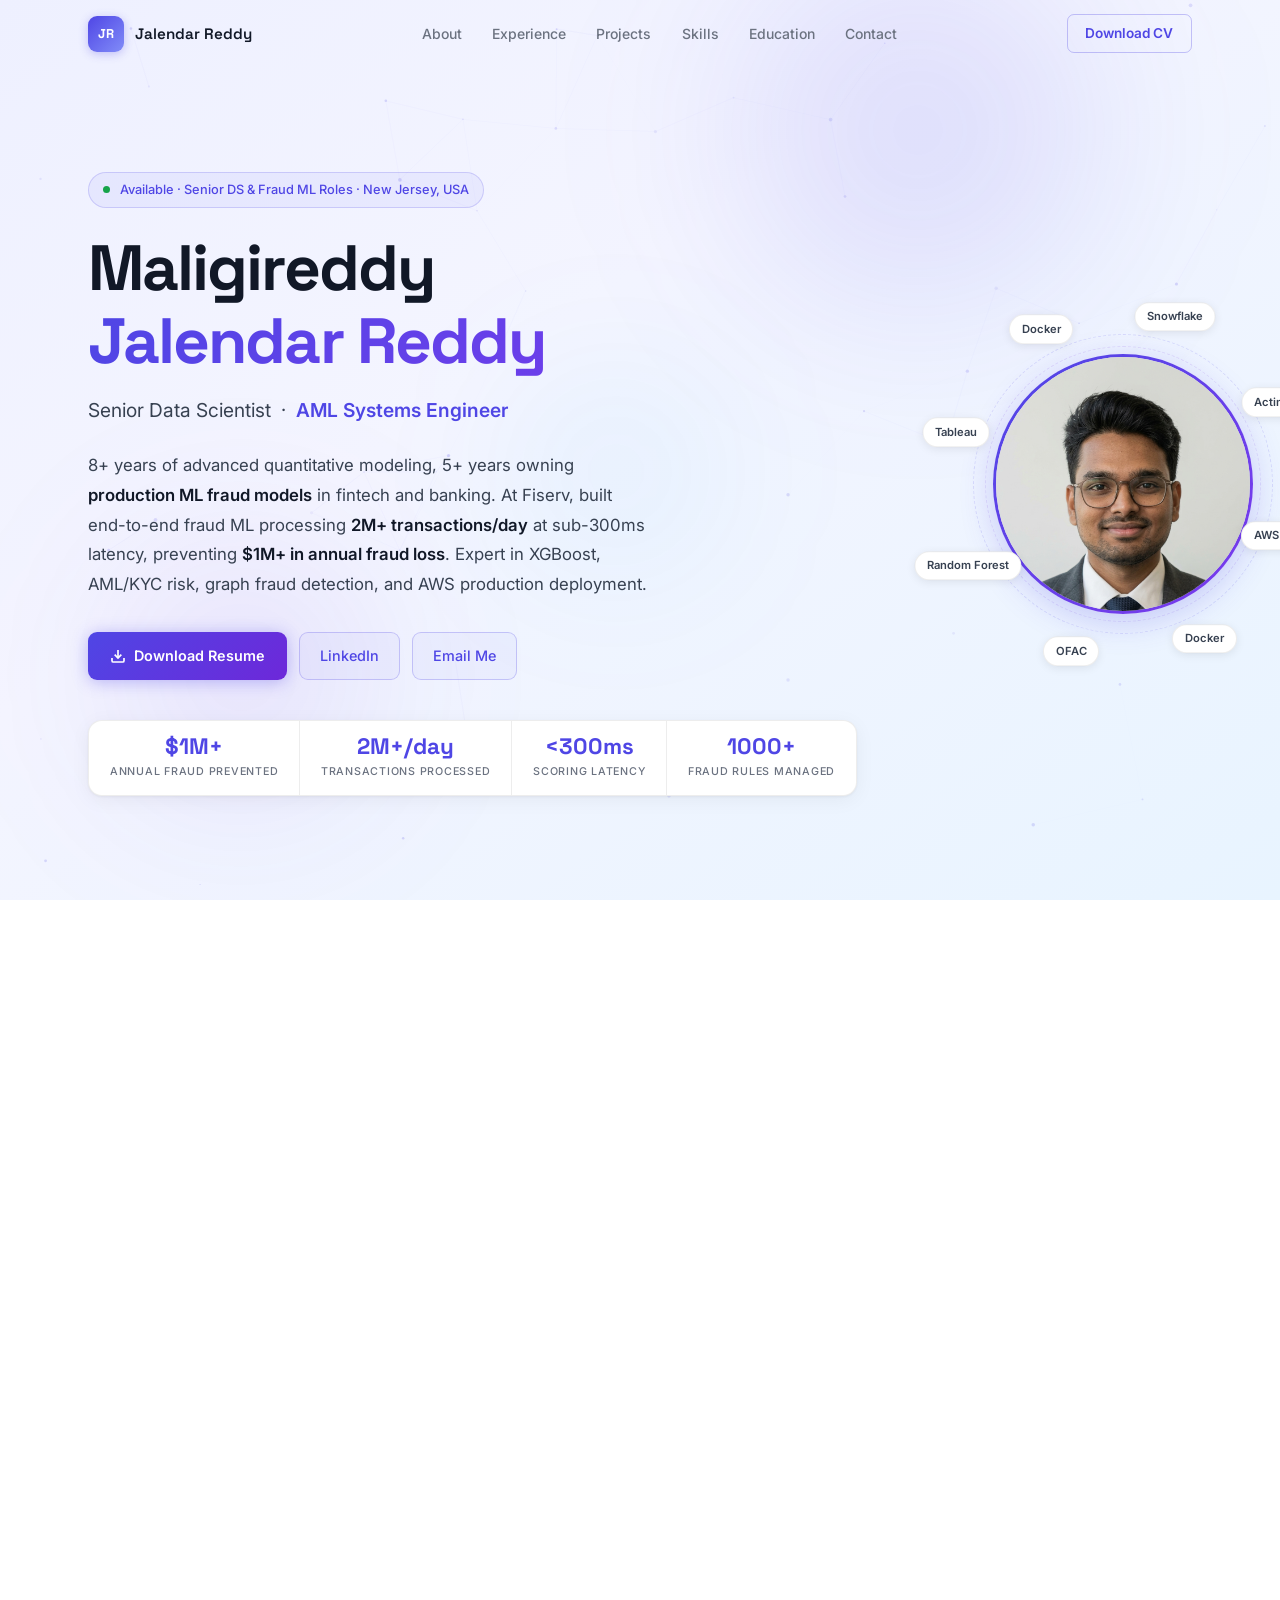
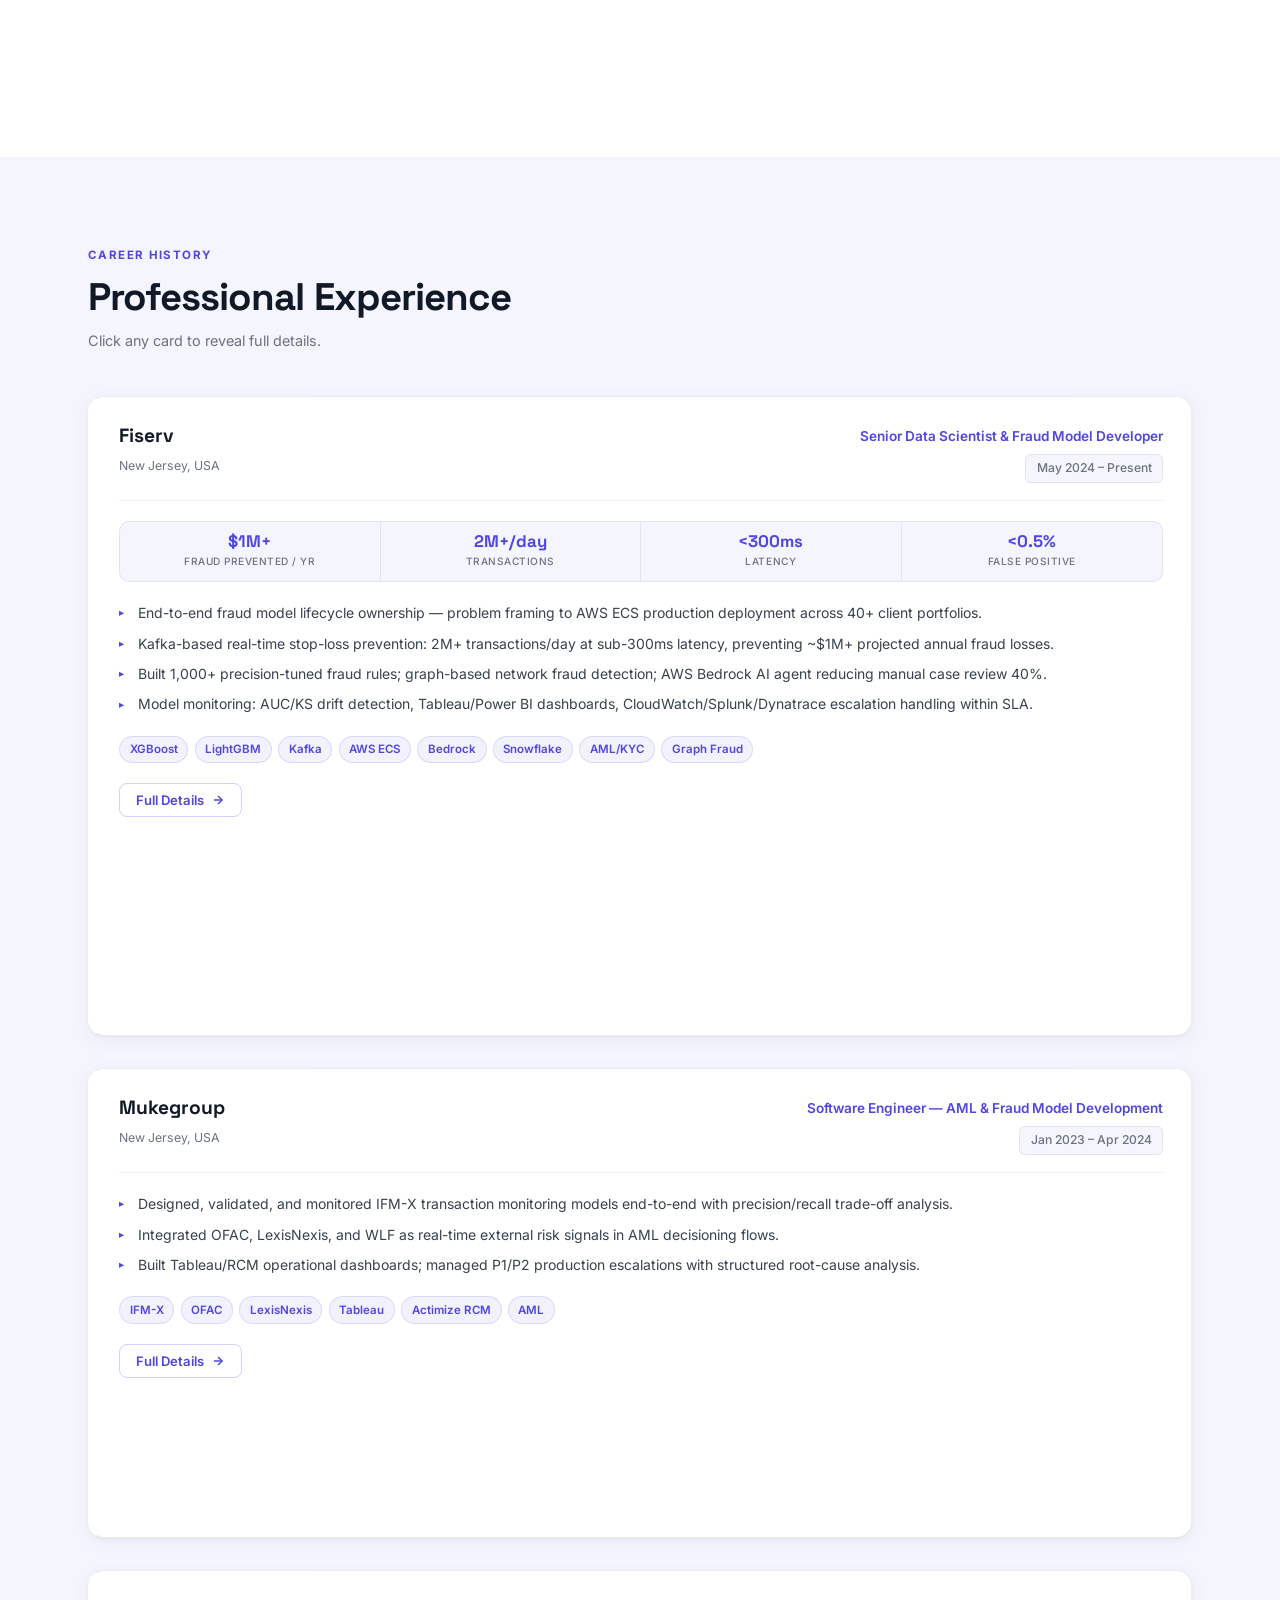
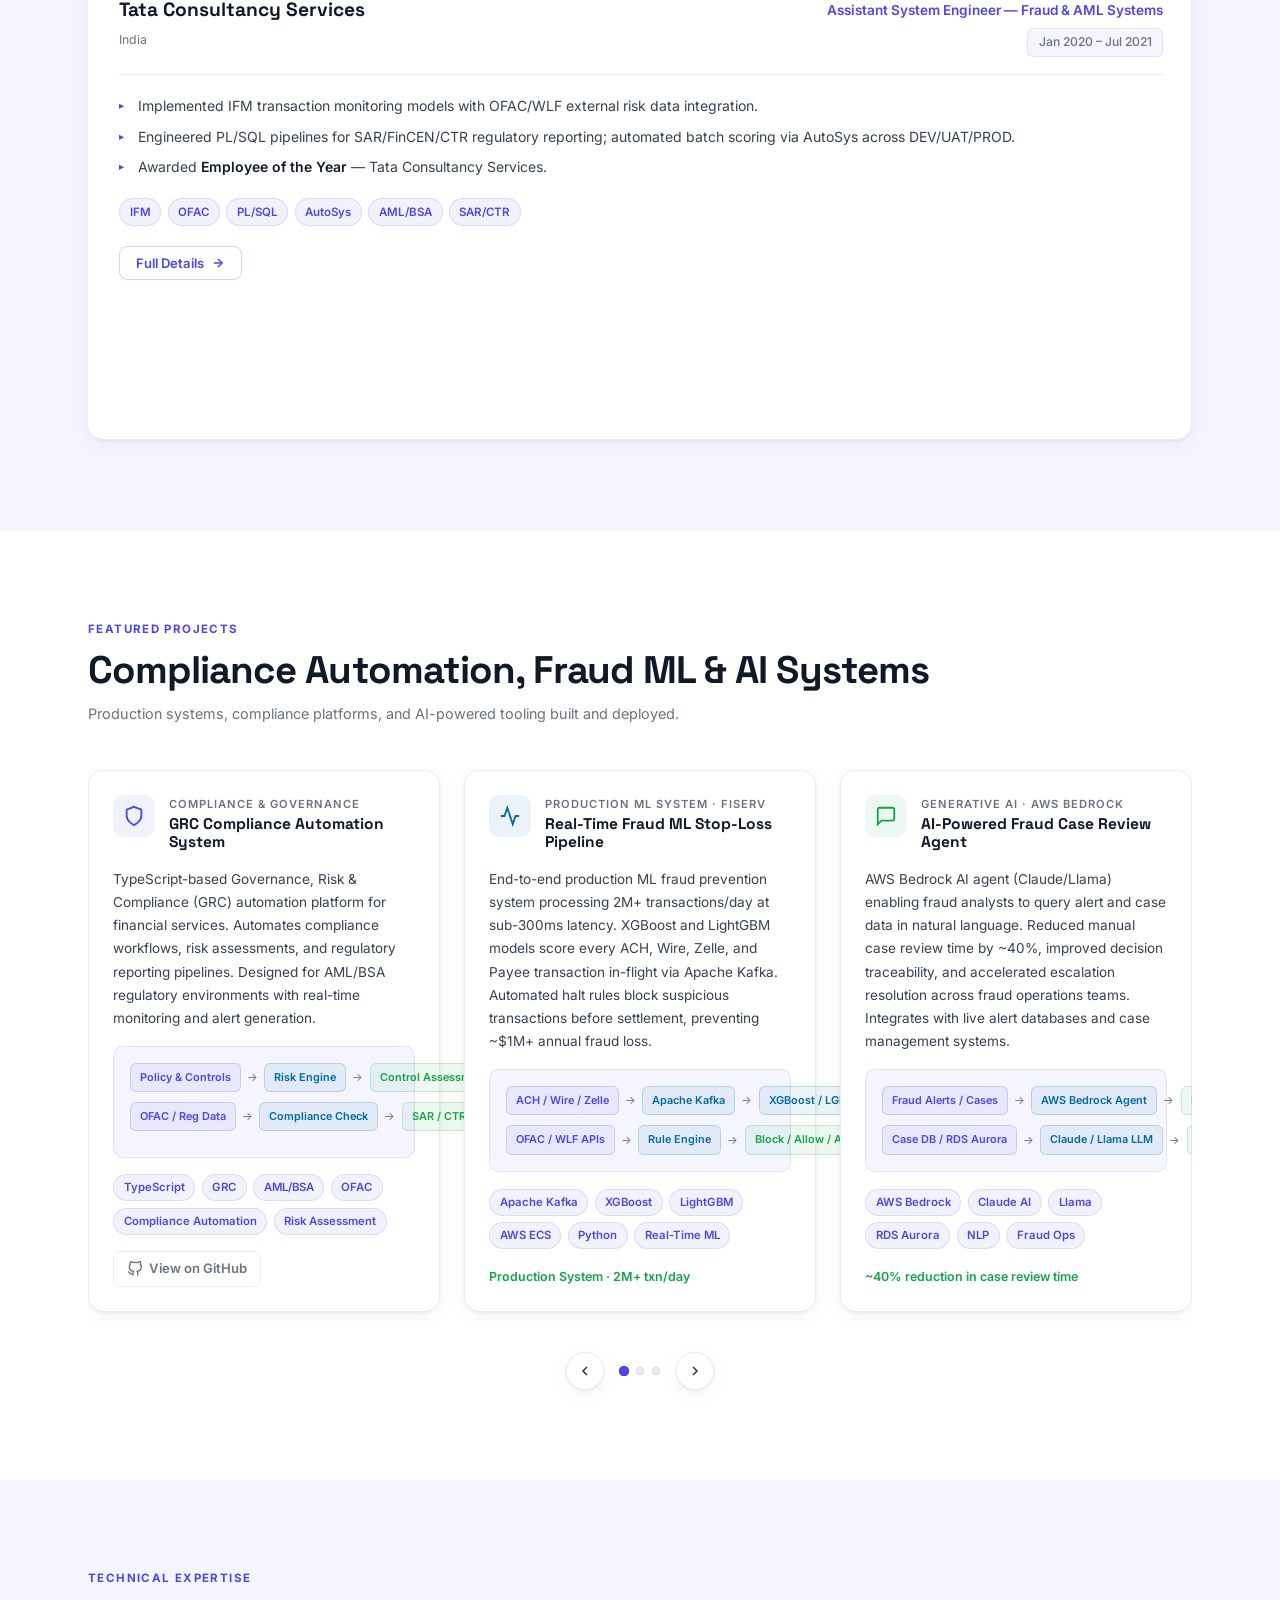
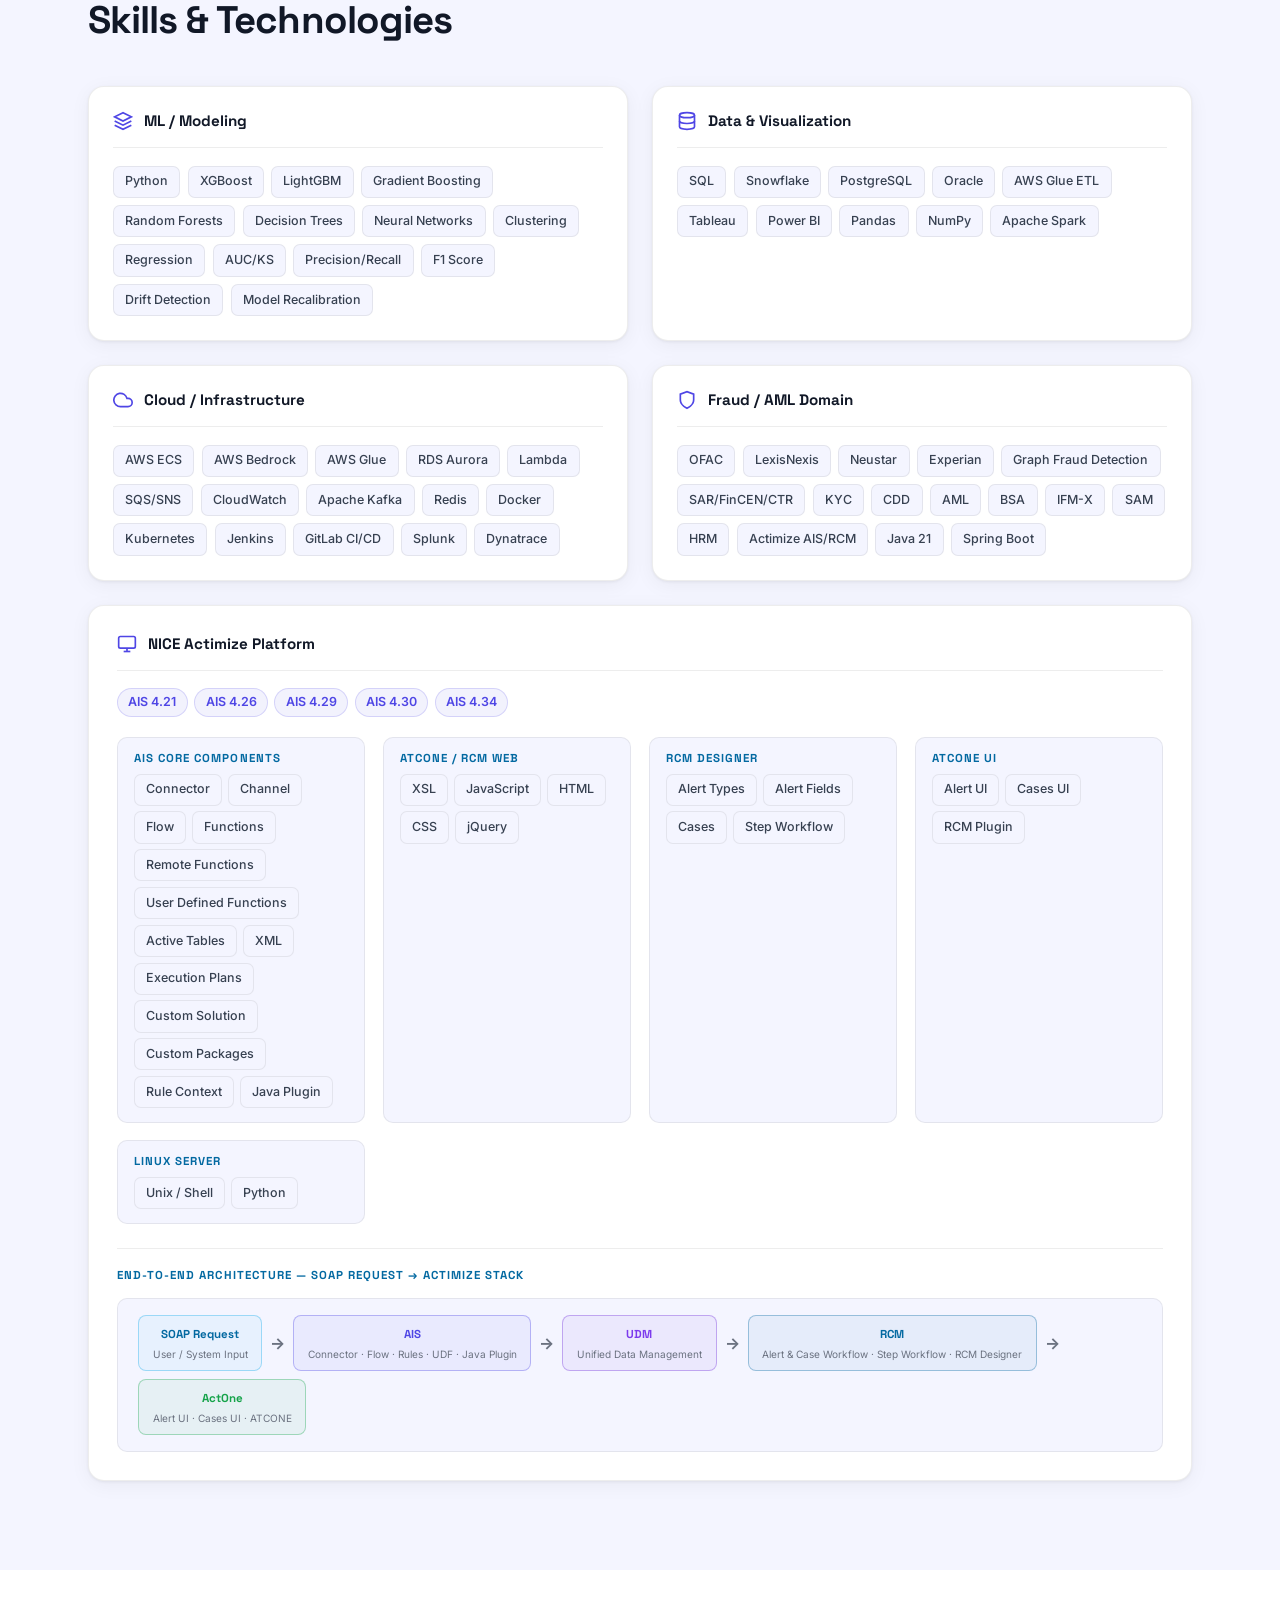
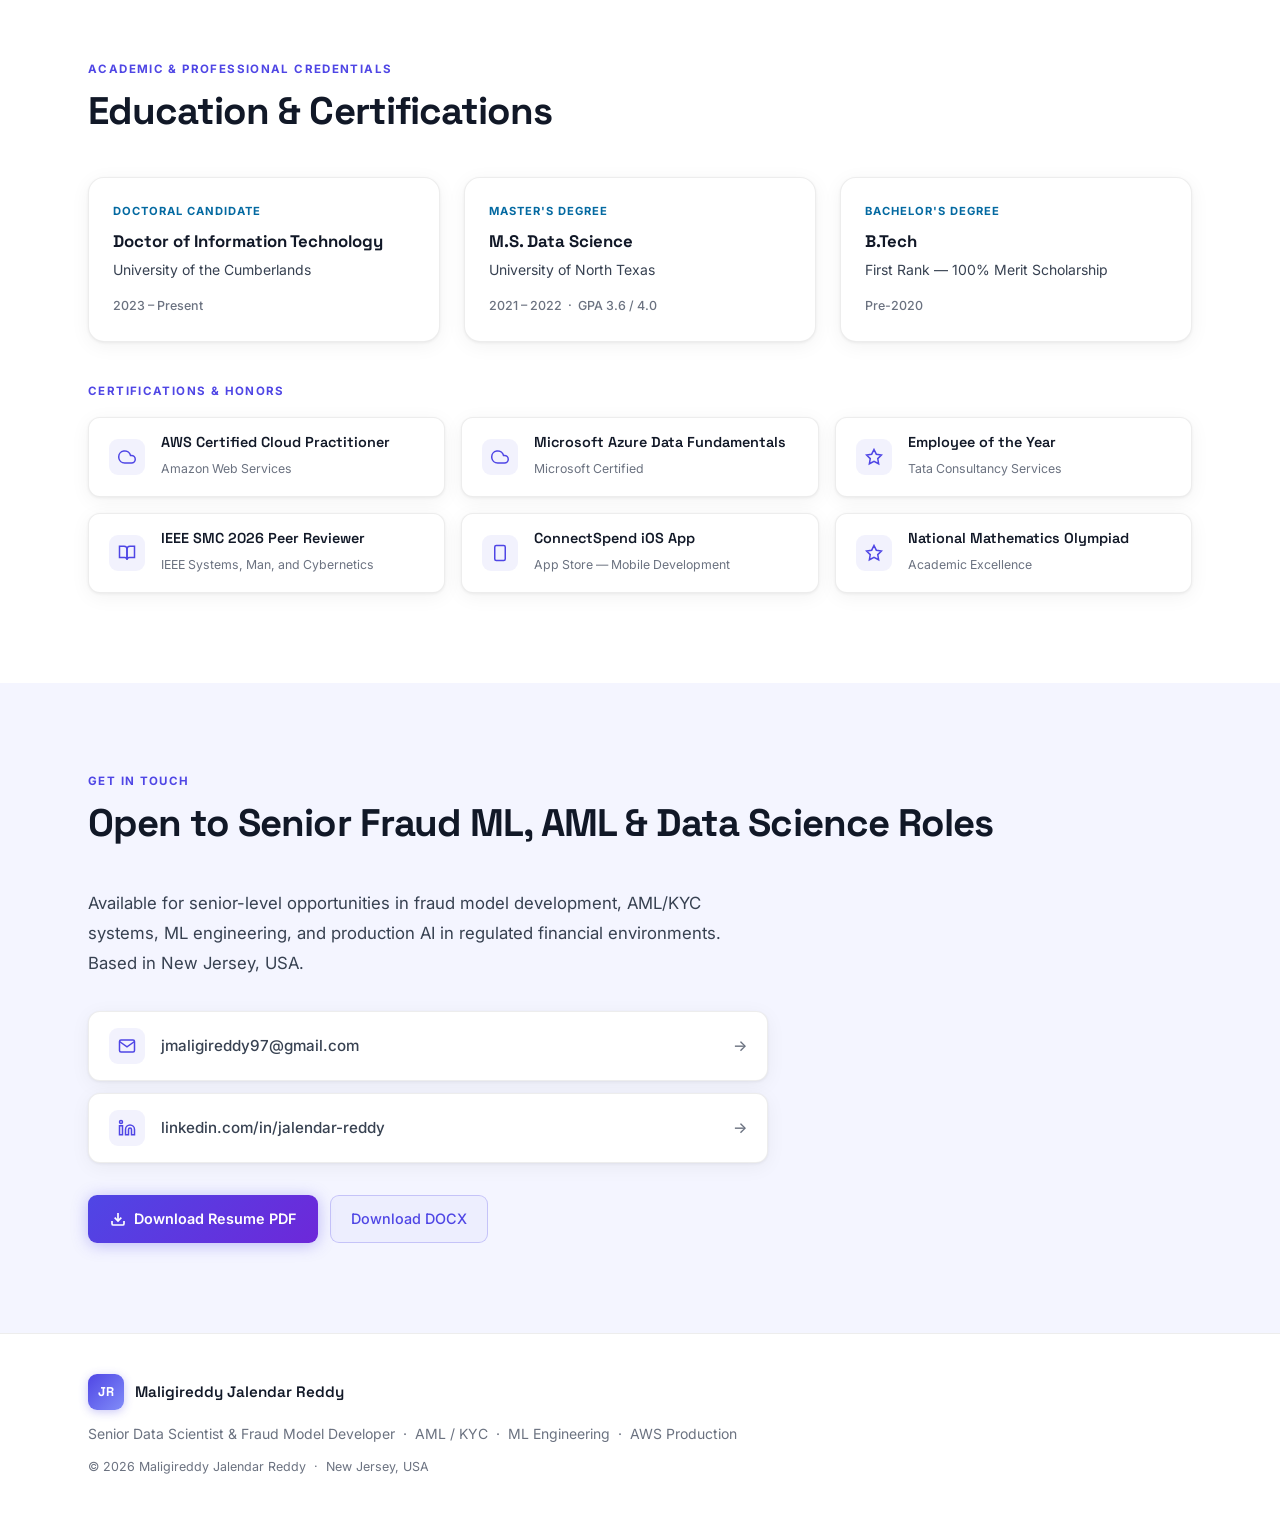
==== commit c54f7f01: "Update the style and cards" ====
--- a/index.html
+++ b/index.html
@@ -3,289 +3,919 @@
 <head>
   <meta charset="UTF-8" />
   <meta name="viewport" content="width=device-width, initial-scale=1.0" />
-  <title>Jalendar Reddy Maligireddy | Senior Data Scientist & Fraud Model Developer</title>
-  <meta name="description" content="Senior Data Scientist and Fraud Model Developer specializing in production fraud ML, AML/KYC risk, AWS deployment, model monitoring, and AI-assisted fraud operations." />
+
+  <!-- ═══ SEO & ATS ═══════════════════════════════════════════════ -->
+  <title>Maligireddy Jalendar Reddy | Senior Data Scientist & Fraud ML Developer | AML/KYC | AWS</title>
+  <meta name="description" content="Senior Data Scientist & Fraud Model Developer with 8+ years experience in AML, KYC, production ML, XGBoost, LightGBM, Apache Kafka, AWS. Prevented $1M+ annual fraud. New Jersey, USA." />
+  <meta name="keywords" content="Senior Data Scientist, Fraud Model Developer, AML, KYC, Machine Learning, XGBoost, LightGBM, Python, AWS, Apache Kafka, Snowflake, OFAC, LexisNexis, IFM-X, Graph Fraud Detection, Actimize, Fraud Detection, AML/KYC, Production ML, Model Risk, Drift Detection, AWS Bedrock, Real-Time ML, Fintech, Banking, Risk Modeling, Data Science, New Jersey" />
+  <meta name="author" content="Maligireddy Jalendar Reddy" />
+  <meta name="robots" content="index, follow" />
+  <link rel="canonical" href="https://jalendar10.github.io/" />
+
+  <!-- Open Graph -->
+  <meta property="og:type" content="profile" />
+  <meta property="og:title" content="Maligireddy Jalendar Reddy | Senior Data Scientist & Fraud ML Developer" />
+  <meta property="og:description" content="8+ years advanced quantitative modeling. Prevented $1M+ annual fraud. Expert in AML/KYC, XGBoost, AWS production ML, Apache Kafka." />
+  <meta property="og:url" content="https://jalendar10.github.io/" />
+  <meta property="og:site_name" content="Jalendar Reddy Portfolio" />
+  <meta property="profile:first_name" content="Jalendar" />
+  <meta property="profile:last_name" content="Reddy Maligireddy" />
+
+  <!-- Twitter Card -->
+  <meta name="twitter:card" content="summary" />
+  <meta name="twitter:title" content="Maligireddy Jalendar Reddy | Senior Data Scientist & Fraud ML" />
+  <meta name="twitter:description" content="8+ years production ML fraud modeling. AML/KYC expert. $1M+ fraud prevented. XGBoost, AWS, Kafka." />
+
+  <!-- JSON-LD Structured Data -->
+  <script type="application/ld+json">
+  {
+    "@context": "https://schema.org",
+    "@type": "Person",
+    "name": "Maligireddy Jalendar Reddy",
+    "alternateName": "Jalendar Reddy",
+    "jobTitle": "Senior Data Scientist & Fraud Model Developer",
+    "email": "jmaligireddy97@gmail.com",
+    "url": "https://jalendar10.github.io/",
+    "address": { "@type": "PostalAddress", "addressRegion": "NJ", "addressCountry": "US" },
+    "sameAs": ["https://www.linkedin.com/in/jalendarreddymaligireddy/", "https://github.com/Jalendar10"],
+    "knowsAbout": ["Fraud Detection","Machine Learning","AML","KYC","XGBoost","LightGBM","Python","AWS","Apache Kafka","Snowflake","OFAC","LexisNexis","Graph Fraud Detection","Actimize","IFM-X","Model Risk Management"],
+    "alumniOf": [
+      { "@type": "EducationalOrganization", "name": "University of the Cumberlands" },
+      { "@type": "EducationalOrganization", "name": "University of North Texas" }
+    ],
+    "worksFor": { "@type": "Organization", "name": "Fiserv" },
+    "hasCredential": [
+      { "@type": "EducationalOccupationalCredential", "name": "AWS Certified Cloud Practitioner" },
+      { "@type": "EducationalOccupationalCredential", "name": "Microsoft Azure Data Fundamentals" }
+    ]
+  }
+  </script>
+
   <link rel="preconnect" href="https://fonts.googleapis.com" />
   <link rel="preconnect" href="https://fonts.gstatic.com" crossorigin />
-  <link href="https://fonts.googleapis.com/css2?family=Inter:wght@400;500;600;700;800;900&display=swap" rel="stylesheet" />
+  <link href="https://fonts.googleapis.com/css2?family=Space+Grotesk:wght@400;500;600;700&family=Inter:wght@300;400;500;600&display=swap" rel="stylesheet" />
   <link rel="stylesheet" href="styles.css" />
 </head>
 <body>
-  <header class="site-header">
-    <nav class="nav" aria-label="Primary navigation">
-      <a class="brand" href="#home" aria-label="Jalendar Reddy home">
-        <span class="brand-mark">JR</span>
+
+  <!-- ═══ NAVBAR ════════════════════════════════════════════════════ -->
+  <nav class="navbar" id="navbar" role="navigation" aria-label="Main navigation">
+    <div class="nav-inner">
+      <a href="#hero" class="nav-brand" aria-label="Jalendar Reddy home">
+        <div class="nav-logo" aria-hidden="true">JR</div>
         <span>Jalendar Reddy</span>
       </a>
-      <button class="menu-button" type="button" aria-label="Open navigation" aria-expanded="false">
-        <span></span>
-        <span></span>
-        <span></span>
-      </button>
-      <div class="nav-links">
-        <a href="#workstreams">Workstreams</a>
-        <a href="#experience">Experience</a>
-        <a href="#github">GitHub</a>
-        <a href="#ios">iOS</a>
-        <a href="#contact">Contact</a>
+      <div class="nav-links" id="navLinks" role="menubar">
+        <a href="#about"      class="nav-link" role="menuitem">About</a>
+        <a href="#experience" class="nav-link" role="menuitem">Experience</a>
+        <a href="#projects"   class="nav-link" role="menuitem">Projects</a>
+        <a href="#skills"     class="nav-link" role="menuitem">Skills</a>
+        <a href="#education"  class="nav-link" role="menuitem">Education</a>
+        <a href="#contact"    class="nav-link" role="menuitem">Contact</a>
       </div>
-    </nav>
-  </header>
+      <div class="nav-end">
+        <a href="assets/Jalendar_Reddy_Senior_DS_Fraud_Model.pdf" download class="nav-download">Download CV</a>
+        <button class="nav-burger" id="navBurger" aria-label="Toggle navigation menu" aria-expanded="false">
+          <span></span><span></span><span></span>
+        </button>
+      </div>
+    </div>
+  </nav>
 
   <main>
-    <section id="home" class="hero">
-      <div class="hero-copy reveal">
-        <p class="eyebrow">Senior Data Scientist & Fraud Model Developer</p>
-        <h1>Production fraud ML, AML/KYC risk, and AI systems built for regulated operations.</h1>
-        <p class="hero-summary">
-          Resume-grounded portfolio for Maligireddy Jalendar Reddy: 8+ years of advanced quantitative modeling experience,
-          5+ years owning production ML fraud models, and hands-on delivery across AWS, Kafka, model monitoring, and fraud operations.
-        </p>
-        <div class="hero-actions" aria-label="Primary actions">
-          <a class="btn primary" href="assets/Jalendar_Reddy_Senior_DS_Fraud_Model.pdf" download>Download PDF</a>
-          <a class="btn secondary" href="assets/Jalendar_Reddy_Senior_DS_Fraud_Model.docx" download>Download DOCX</a>
-          <a class="btn ghost" href="https://github.com/Jalendar10" target="_blank" rel="noopener">GitHub</a>
-          <a class="btn ghost" href="https://linkedin.com/in/jalendar-reddy" target="_blank" rel="noopener">LinkedIn</a>
-        </div>
-      </div>
-
-      <div class="portrait-stage reveal" aria-label="Professional profile image and operating metrics">
-        <div class="portrait-ring">
-          <img src="assets/jalendar-reddy-headshot.png" alt="Jalendar Reddy professional headshot" />
-        </div>
-        <div class="metric-orbit orbit-one">
-          <strong>2M+</strong>
-          <span>transactions/day</span>
-        </div>
-        <div class="metric-orbit orbit-two">
-          <strong>&lt;300ms</strong>
-          <span>scoring latency</span>
-        </div>
+
+    <!-- ═══ HERO ════════════════════════════════════════════════════ -->
+    <section id="hero" class="hero" aria-label="Introduction">
+      <canvas id="particleCanvas" aria-hidden="true"></canvas>
+      <div class="hero-blob blob-1" aria-hidden="true"></div>
+      <div class="hero-blob blob-2" aria-hidden="true"></div>
+      <div class="hero-blob blob-3" aria-hidden="true"></div>
+      <div class="hero-inner">
+
+        <div class="hero-copy">
+          <div class="hero-badge reveal" aria-label="Job status">
+            <span class="badge-dot" aria-hidden="true"></span>
+            Available · Senior DS &amp; Fraud ML Roles · New Jersey, USA
+          </div>
+
+          <h1 class="hero-name reveal">
+            <span>Maligireddy</span>
+            <span class="name-accent">Jalendar Reddy</span>
+          </h1>
+
+          <p class="hero-role reveal" aria-live="polite">
+            Senior Data Scientist &nbsp;·&nbsp;
+            <span class="role-cycle" id="roleCycle">Fraud Model Developer</span>
+          </p>
+
+          <p class="hero-bio reveal">
+            8+ years of advanced quantitative modeling, 5+ years owning <strong>production ML fraud models</strong>
+            in fintech and banking. At Fiserv, built end-to-end fraud ML processing
+            <strong>2M+ transactions/day</strong> at sub-300ms latency, preventing
+            <strong>$1M+ in annual fraud loss</strong>.
+            Expert in XGBoost, AML/KYC risk, graph fraud detection, and AWS production deployment.
+          </p>
+
+          <div class="hero-actions reveal">
+            <a href="assets/Jalendar_Reddy_Senior_DS_Fraud_Model.pdf" download class="btn-primary">
+              <svg width="16" height="16" viewBox="0 0 24 24" fill="none" stroke="currentColor" stroke-width="2.5" aria-hidden="true">
+                <path d="M21 15v4a2 2 0 0 1-2 2H5a2 2 0 0 1-2-2v-4"/><polyline points="7 10 12 15 17 10"/><line x1="12" y1="15" x2="12" y2="3"/>
+              </svg>
+              Download Resume
+            </a>
+            <a href="https://linkedin.com/in/jalendarreddymaligireddy/" target="_blank" rel="noopener noreferrer" class="btn-secondary">LinkedIn</a>
+            <a href="mailto:jmaligireddy97@gmail.com" class="btn-secondary">Email Me</a>
+          </div>
+
+          <div class="hero-stats reveal" role="list" aria-label="Key achievements">
+            <div class="hstat" role="listitem">
+              <span class="hstat-num" data-count="1" data-prefix="$" data-suffix="M+">$0</span>
+              <span class="hstat-lbl">Annual Fraud Prevented</span>
+            </div>
+            <div class="hstat-sep" aria-hidden="true"></div>
+            <div class="hstat" role="listitem">
+              <span class="hstat-num" data-count="2" data-suffix="M+/day">0</span>
+              <span class="hstat-lbl">Transactions Processed</span>
+            </div>
+            <div class="hstat-sep" aria-hidden="true"></div>
+            <div class="hstat" role="listitem">
+              <span class="hstat-num" data-prefix="&lt;" data-count="300" data-suffix="ms">&lt;0</span>
+              <span class="hstat-lbl">Scoring Latency</span>
+            </div>
+            <div class="hstat-sep" aria-hidden="true"></div>
+            <div class="hstat" role="listitem">
+              <span class="hstat-num" data-count="1000" data-suffix="+">0</span>
+              <span class="hstat-lbl">Fraud Rules Managed</span>
+            </div>
+          </div>
+        </div>
+
+        <!-- Orbit photo -->
+        <div class="hero-visual reveal" aria-hidden="true">
+          <div class="orbit-zone" id="orbitZone">
+            <div class="photo-wrap">
+              <div class="photo-ring r1"></div>
+              <div class="photo-ring r2"></div>
+              <div class="photo-frame">
+                <img src="assets/jalendar-reddy-headshot.png" alt="Maligireddy Jalendar Reddy — Senior Data Scientist" />
+              </div>
+            </div>
+          </div>
+        </div>
+
       </div>
     </section>
 
-    <section class="signal-strip" aria-label="Resume highlights">
-      <div class="signal-item reveal">
-        <span>$1M+</span>
-        <p>projected annual fraud loss prevented</p>
-      </div>
-      <div class="signal-item reveal">
-        <span>&lt;0.5%</span>
-        <p>false positive rate sustained in real-time stop-loss prevention</p>
-      </div>
-      <div class="signal-item reveal">
-        <span>1,000+</span>
-        <p>precision-tuned fraud rules across 40+ client portfolios</p>
-      </div>
-      <div class="signal-item reveal">
-        <span>40%</span>
-        <p>manual case review time reduction with AWS Bedrock AI agent</p>
+    <!-- ═══ ABOUT ════════════════════════════════════════════════════ -->
+    <section id="about" class="section bg-alt" aria-label="About">
+      <div class="container">
+        <div class="section-head reveal">
+          <p class="section-tag">Professional Focus</p>
+          <h2>AML Systems · AI/ML Engineering · Production Fraud Models</h2>
+        </div>
+
+        <div class="about-layout">
+          <div class="about-text reveal">
+            <p>
+              Senior Data Scientist and Fraud Model Developer with deep expertise in production ML fraud
+              systems, AML/KYC risk, and quantitative modeling for regulated financial environments.
+              At Fiserv, I own the complete fraud model lifecycle — from problem framing and feature engineering
+              across Oracle, PostgreSQL, and Snowflake, through model training and validation,
+              to AWS ECS deployment and ongoing performance management across 40+ client portfolios.
+            </p>
+            <p>
+              M.S. Data Science, GPA 3.6 — University of North Texas &nbsp;·&nbsp;
+              Doctoral Candidate, Information Technology — University of the Cumberlands &nbsp;·&nbsp;
+              IEEE SMC 2026 Peer Reviewer.
+            </p>
+            <div class="about-pills" role="list" aria-label="Domain areas">
+              <span role="listitem">Fraud ML</span>
+              <span role="listitem">AML / KYC</span>
+              <span role="listitem">AWS Production</span>
+              <span role="listitem">Model Governance</span>
+              <span role="listitem">Real-Time Systems</span>
+              <span role="listitem">Graph Analytics</span>
+            </div>
+          </div>
+
+          <div class="expertise-grid">
+            <div class="exp-card reveal">
+              <div class="exp-icon">
+                <svg width="22" height="22" viewBox="0 0 24 24" fill="none" stroke="currentColor" stroke-width="2" aria-hidden="true"><path d="M12 22s8-4 8-10V5l-8-3-8 3v7c0 6 8 10 8 10z"/></svg>
+              </div>
+              <h3>AML &amp; Fraud Systems</h3>
+              <p>IFM-X, OFAC, LexisNexis, WLF, KYC/CDD, SAR/FinCEN/CTR, Actimize AIS/RCM, graph-based network fraud detection, synthetic identity, account takeover.</p>
+              <a href="pages/aml.html" class="exp-link">Deep Dive →</a>
+            </div>
+            <div class="exp-card reveal">
+              <div class="exp-icon">
+                <svg width="22" height="22" viewBox="0 0 24 24" fill="none" stroke="currentColor" stroke-width="2" aria-hidden="true"><circle cx="12" cy="12" r="3"/><path d="M12 1v4M12 19v4M4.22 4.22l2.83 2.83M16.95 16.95l2.83 2.83M1 12h4M19 12h4M4.22 19.78l2.83-2.83M16.95 7.05l2.83-2.83"/></svg>
+              </div>
+              <h3>AI / ML Engineering</h3>
+              <p>XGBoost, LightGBM, Gradient Boosting, Random Forests, Neural Networks, AUC/KS validation, drift detection, model recalibration, AWS Bedrock AI agents.</p>
+              <a href="pages/ai-ml.html" class="exp-link">Deep Dive →</a>
+            </div>
+            <div class="exp-card reveal">
+              <div class="exp-icon">
+                <svg width="22" height="22" viewBox="0 0 24 24" fill="none" stroke="currentColor" stroke-width="2" aria-hidden="true"><polyline points="22 12 18 12 15 21 9 3 6 12 2 12"/></svg>
+              </div>
+              <h3>Real-Time Production</h3>
+              <p>Apache Kafka, AWS ECS/Bedrock/Glue/RDS Aurora, sub-300ms ML scoring, real-time ACH/Wire/Zelle fraud stop-loss prevention, Docker, Kubernetes.</p>
+            </div>
+            <div class="exp-card reveal">
+              <div class="exp-icon">
+                <svg width="22" height="22" viewBox="0 0 24 24" fill="none" stroke="currentColor" stroke-width="2" aria-hidden="true"><rect x="3" y="3" width="18" height="18" rx="2"/><path d="M3 9h18M9 21V9"/></svg>
+              </div>
+              <h3>Model Risk &amp; Governance</h3>
+              <p>AUC/KS drift detection, Tableau/Power BI dashboards, automated recalibration triggers, regulatory compliance (BSA, AML), escalation protocols across 40+ client portfolios.</p>
+            </div>
+          </div>
+        </div>
       </div>
     </section>
 
-    <section id="workstreams" class="section">
-      <div class="section-heading reveal">
-        <p class="eyebrow">Scrollable workstreams</p>
-        <h2>AML, AI/ML, design, GitHub engineering, and iOS surfaces ready for deeper pages.</h2>
-      </div>
-      <div class="workstream-grid">
-        <a class="workstream-card reveal" href="pages/aml.html">
-          <span>01</span>
-          <h3>AML & Fraud Systems</h3>
-          <p>IFM-X, OFAC, WLF, LexisNexis, KYC/CDD, SAR/FinCEN/CTR, Actimize AIS/RCM, model-risk review, and production escalation workflows.</p>
-        </a>
-        <a class="workstream-card reveal" href="pages/ai-ml.html">
-          <span>02</span>
-          <h3>AI / ML Engineering</h3>
-          <p>Python, XGBoost, LightGBM, Gradient Boosting, Random Forests, neural networks, clustering, regression, AUC/KS, drift detection, and recalibration.</p>
-        </a>
-        <a class="workstream-card reveal" href="pages/design.html">
-          <span>03</span>
-          <h3>Design & Dashboards</h3>
-          <p>Tableau, Power BI, RCM operational dashboards, model performance visibility, and stakeholder-ready business impact reporting.</p>
-        </a>
-        <a class="workstream-card reveal" href="pages/ios.html">
-          <span>04</span>
-          <h3>iOS App</h3>
-          <p>ConnectSpend iOS App is listed in the resume credentials. This page is reserved for the app story, screenshots, and release notes.</p>
-        </a>
+    <!-- ═══ EXPERIENCE ════════════════════════════════════════════════ -->
+    <section id="experience" class="section" aria-label="Work experience">
+      <div class="container">
+        <div class="section-head reveal">
+          <p class="section-tag">Career History</p>
+          <h2>Professional Experience</h2>
+          <p class="section-sub">Click any card to reveal full details.</p>
+        </div>
+
+        <div class="exp-timeline">
+
+          <!-- Fiserv flip card -->
+          <div class="flip-card flip-lg reveal" aria-label="Fiserv experience card">
+            <div class="flip-inner">
+
+              <article class="flip-front">
+                <div class="fc-head">
+                  <div>
+                    <h3>Fiserv</h3>
+                    <span class="fc-loc">New Jersey, USA</span>
+                  </div>
+                  <div class="fc-meta">
+                    <span class="fc-role">Senior Data Scientist &amp; Fraud Model Developer</span>
+                    <span class="fc-date">May 2024 – Present</span>
+                  </div>
+                </div>
+                <div class="fc-kpis" role="list" aria-label="Key metrics">
+                  <div class="kpi" role="listitem">
+                    <strong>$1M+</strong><span>Fraud Prevented / yr</span>
+                  </div>
+                  <div class="kpi" role="listitem">
+                    <strong>2M+/day</strong><span>Transactions</span>
+                  </div>
+                  <div class="kpi" role="listitem">
+                    <strong>&lt;300ms</strong><span>Latency</span>
+                  </div>
+                  <div class="kpi" role="listitem">
+                    <strong>&lt;0.5%</strong><span>False Positive</span>
+                  </div>
+                </div>
+                <ul class="fc-brief">
+                  <li>End-to-end fraud model lifecycle ownership — problem framing to AWS ECS production deployment across 40+ client portfolios.</li>
+                  <li>Kafka-based real-time stop-loss prevention: 2M+ transactions/day at sub-300ms latency, preventing ~$1M+ projected annual fraud losses.</li>
+                  <li>Built 1,000+ precision-tuned fraud rules; graph-based network fraud detection; AWS Bedrock AI agent reducing manual case review 40%.</li>
+                  <li>Model monitoring: AUC/KS drift detection, Tableau/Power BI dashboards, CloudWatch/Splunk/Dynatrace escalation handling within SLA.</li>
+                </ul>
+                <div class="fc-tags" role="list" aria-label="Technologies">
+                  <span role="listitem">XGBoost</span><span role="listitem">LightGBM</span><span role="listitem">Kafka</span>
+                  <span role="listitem">AWS ECS</span><span role="listitem">Bedrock</span><span role="listitem">Snowflake</span>
+                  <span role="listitem">AML/KYC</span><span role="listitem">Graph Fraud</span>
+                </div>
+                <button class="fc-flip-btn" aria-label="Show full details">
+                  Full Details
+                  <svg width="14" height="14" viewBox="0 0 24 24" fill="none" stroke="currentColor" stroke-width="2.5" aria-hidden="true"><line x1="5" y1="12" x2="19" y2="12"/><polyline points="12 5 19 12 12 19"/></svg>
+                </button>
+              </article>
+
+              <article class="flip-back">
+                <div class="fb-head">
+                  <div>
+                    <h3>Fiserv — Full Details</h3>
+                    <span class="fc-role">Senior Data Scientist &amp; Fraud Model Developer &nbsp;·&nbsp; May 2024 – Present</span>
+                  </div>
+                </div>
+                <div class="fb-groups">
+                  <div class="fb-group">
+                    <h4>End-to-End Fraud Model Ownership</h4>
+                    <ul>
+                      <li>Owned full fraud model lifecycle: problem framing → dataset aggregation from <strong>Oracle, PostgreSQL, Snowflake</strong> → feature engineering → model training (XGBoost, LightGBM, Gradient Boosting, Random Forests) → validation (AUC, KS, precision/recall, F1) → <strong>AWS ECS deployment</strong> → monitoring and recalibration — sole accountability for fraud loss reduction outcomes.</li>
+                      <li>Designed scalable, reusable modeling frameworks synthesizing data from Oracle, PostgreSQL, Snowflake, AWS Glue ETL — reducing model development cycle time <strong>~30%</strong>.</li>
+                      <li>Analyzed Personal Loan, Payment, and KYC/CDD product lines to identify fraud loss drivers; translated findings into model improvements and strategy adjustments for senior stakeholders.</li>
+                    </ul>
+                  </div>
+                  <div class="fb-group">
+                    <h4>Real-Time Fraud Stop-Loss Prevention</h4>
+                    <ul>
+                      <li><strong>Apache Kafka</strong>-based real-time fraud stop-loss processing <strong>2M+ transactions/day</strong> at sub-300ms latency — ML scoring evaluates every ACH, Wire, Zelle, and Payee transaction in-flight; automated halt rules prevent suspicious transactions before settlement, preventing <strong>~$1M+ projected annual fraud losses</strong> at <strong>&lt;0.5% false positive rate</strong>.</li>
+                      <li>Built and maintained <strong>1,000+ precision-tuned fraud rules</strong> across 40+ client portfolios: velocity thresholds, cash patterns, MCC/SIC codes, geo-risk zones, split-transaction detection, counterparty network scoring.</li>
+                      <li>Conducted trade-off analysis between fraud loss mitigation, customer experience, and regulatory guardrails; influenced risk tolerance decisions for 40+ clients by presenting AUC/KS trends, false positive rates, and loss exposure to Risk, Fraud Ops, Finance, and Compliance.</li>
+                    </ul>
+                  </div>
+                  <div class="fb-group">
+                    <h4>Model Monitoring &amp; Risk Management</h4>
+                    <ul>
+                      <li>Established model monitoring standards: scheduled AUC/KS drift detection checks, Tableau/Power BI dashboards, automated recalibration triggers, and escalation protocols across 40+ client configurations.</li>
+                      <li>Diagnosed model performance degradation using <strong>CloudWatch, Splunk, and Dynatrace</strong>; implemented recalibration solutions and communicated remediation plans to business and compliance stakeholders within SLA.</li>
+                      <li>Productionized models in AWS (ECS, Bedrock, Glue, RDS Aurora) — reducing time-to-production for new fraud models by <strong>~30%</strong> through deployment standards, validation gates, and post-production monitoring checkpoints.</li>
+                    </ul>
+                  </div>
+                  <div class="fb-group">
+                    <h4>AI Innovation &amp; Cross-Functional Leadership</h4>
+                    <ul>
+                      <li>Built <strong>graph-based network fraud detection layer</strong>: traversed account-to-principal associations, detected split transactions, traced funds across related accounts, and surfaced suspicious counterparty networks — enriching ML feature sets with structural relationship signals.</li>
+                      <li>Developed <strong>AWS Bedrock AI agent (Claude/Llama)</strong> enabling fraud analysts to query alert and case data in natural language — reduced manual case review time <strong>~40%</strong>, improved decision traceability, and accelerated escalation resolution.</li>
+                      <li>Investigated external risk data providers (Neustar, LexisNexis, Experian, G2, OFAC) and emerging fraud patterns (synthetic identity, ATO, first-party fraud); translated findings into prioritized roadmap items evaluated by fraud loss ROI and regulatory impact.</li>
+                    </ul>
+                  </div>
+                </div>
+                <button class="fc-flip-btn is-back" aria-label="Go back to summary">
+                  <svg width="14" height="14" viewBox="0 0 24 24" fill="none" stroke="currentColor" stroke-width="2.5" aria-hidden="true"><line x1="19" y1="12" x2="5" y2="12"/><polyline points="12 19 5 12 12 5"/></svg>
+                  Back to Summary
+                </button>
+              </article>
+
+            </div>
+          </div>
+
+          <!-- Mukegroup flip card -->
+          <div class="flip-card reveal" aria-label="Mukegroup experience card">
+            <div class="flip-inner">
+
+              <article class="flip-front">
+                <div class="fc-head">
+                  <div>
+                    <h3>Mukegroup</h3>
+                    <span class="fc-loc">New Jersey, USA</span>
+                  </div>
+                  <div class="fc-meta">
+                    <span class="fc-role">Software Engineer — AML &amp; Fraud Model Development</span>
+                    <span class="fc-date">Jan 2023 – Apr 2024</span>
+                  </div>
+                </div>
+                <ul class="fc-brief">
+                  <li>Designed, validated, and monitored IFM-X transaction monitoring models end-to-end with precision/recall trade-off analysis.</li>
+                  <li>Integrated OFAC, LexisNexis, and WLF as real-time external risk signals in AML decisioning flows.</li>
+                  <li>Built Tableau/RCM operational dashboards; managed P1/P2 production escalations with structured root-cause analysis.</li>
+                </ul>
+                <div class="fc-tags">
+                  <span>IFM-X</span><span>OFAC</span><span>LexisNexis</span>
+                  <span>Tableau</span><span>Actimize RCM</span><span>AML</span>
+                </div>
+                <button class="fc-flip-btn">
+                  Full Details
+                  <svg width="14" height="14" viewBox="0 0 24 24" fill="none" stroke="currentColor" stroke-width="2.5" aria-hidden="true"><line x1="5" y1="12" x2="19" y2="12"/><polyline points="12 5 19 12 12 19"/></svg>
+                </button>
+              </article>
+
+              <article class="flip-back">
+                <div class="fb-head">
+                  <div>
+                    <h3>Mukegroup — Full Details</h3>
+                    <span class="fc-role">Software Engineer — AML &amp; Fraud Model Development &nbsp;·&nbsp; Jan 2023 – Apr 2024</span>
+                  </div>
+                </div>
+                <div class="fb-groups">
+                  <div class="fb-group">
+                    <h4>AML Model Development &amp; Validation</h4>
+                    <ul>
+                      <li>Designed, validated, and monitored <strong>IFM-X transaction monitoring models</strong> end-to-end; conducted precision/recall trade-off analysis to minimize false positives while maintaining regulatory coverage.</li>
+                      <li>Integrated <strong>OFAC, LexisNexis, and WLF</strong> as real-time external risk signals in decisioning flows for AML compliance and sanctions screening.</li>
+                    </ul>
+                  </div>
+                  <div class="fb-group">
+                    <h4>Dashboards, Reporting &amp; Escalation Management</h4>
+                    <ul>
+                      <li>Partnered with Risk and Compliance teams on model risk reviews; built <strong>Tableau/RCM operational dashboards</strong> translating model performance into actionable business metrics for senior stakeholders.</li>
+                      <li>Managed <strong>P1/P2 production escalations</strong> with structured root-cause analysis and documented resolution playbooks ensuring SLA compliance.</li>
+                    </ul>
+                  </div>
+                </div>
+                <button class="fc-flip-btn is-back">
+                  <svg width="14" height="14" viewBox="0 0 24 24" fill="none" stroke="currentColor" stroke-width="2.5" aria-hidden="true"><line x1="19" y1="12" x2="5" y2="12"/><polyline points="12 19 5 12 12 5"/></svg>
+                  Back to Summary
+                </button>
+              </article>
+
+            </div>
+          </div>
+
+          <!-- TCS flip card -->
+          <div class="flip-card reveal" aria-label="TCS experience card">
+            <div class="flip-inner">
+
+              <article class="flip-front">
+                <div class="fc-head">
+                  <div>
+                    <h3>Tata Consultancy Services</h3>
+                    <span class="fc-loc">India</span>
+                  </div>
+                  <div class="fc-meta">
+                    <span class="fc-role">Assistant System Engineer — Fraud &amp; AML Systems</span>
+                    <span class="fc-date">Jan 2020 – Jul 2021</span>
+                  </div>
+                </div>
+                <ul class="fc-brief">
+                  <li>Implemented IFM transaction monitoring models with OFAC/WLF external risk data integration.</li>
+                  <li>Engineered PL/SQL pipelines for SAR/FinCEN/CTR regulatory reporting; automated batch scoring via AutoSys across DEV/UAT/PROD.</li>
+                  <li>Awarded <strong>Employee of the Year</strong> — Tata Consultancy Services.</li>
+                </ul>
+                <div class="fc-tags">
+                  <span>IFM</span><span>OFAC</span><span>PL/SQL</span>
+                  <span>AutoSys</span><span>AML/BSA</span><span>SAR/CTR</span>
+                </div>
+                <button class="fc-flip-btn">
+                  Full Details
+                  <svg width="14" height="14" viewBox="0 0 24 24" fill="none" stroke="currentColor" stroke-width="2.5" aria-hidden="true"><line x1="5" y1="12" x2="19" y2="12"/><polyline points="12 5 19 12 12 19"/></svg>
+                </button>
+              </article>
+
+              <article class="flip-back">
+                <div class="fb-head">
+                  <div>
+                    <h3>Tata Consultancy Services — Full Details</h3>
+                    <span class="fc-role">Assistant System Engineer — Fraud &amp; AML Systems &nbsp;·&nbsp; Jan 2020 – Jul 2021, India</span>
+                  </div>
+                </div>
+                <div class="fb-groups">
+                  <div class="fb-group">
+                    <h4>Fraud &amp; AML Systems Implementation</h4>
+                    <ul>
+                      <li>Implemented <strong>IFM transaction monitoring models</strong> with OFAC/WLF external risk data integration for regulatory compliance and sanctions screening.</li>
+                      <li>Engineered <strong>PL/SQL data extraction pipelines</strong> for SAR/FinCEN/CTR regulatory reporting across multiple regulatory jurisdictions.</li>
+                      <li>Automated batch scoring jobs via <strong>AutoSys</strong> across DEV/UAT/PROD environments; supported model validation and QA regression cycles for release readiness.</li>
+                    </ul>
+                  </div>
+                  <div class="fb-group">
+                    <h4>Recognition</h4>
+                    <ul>
+                      <li>Awarded <strong>Employee of the Year</strong> at Tata Consultancy Services for outstanding contributions to fraud and AML systems delivery.</li>
+                    </ul>
+                  </div>
+                </div>
+                <button class="fc-flip-btn is-back">
+                  <svg width="14" height="14" viewBox="0 0 24 24" fill="none" stroke="currentColor" stroke-width="2.5" aria-hidden="true"><line x1="19" y1="12" x2="5" y2="12"/><polyline points="12 19 5 12 12 5"/></svg>
+                  Back to Summary
+                </button>
+              </article>
+
+            </div>
+          </div>
+
+        </div>
       </div>
     </section>
 
-    <section id="experience" class="section split-section">
-      <div class="section-heading sticky-heading reveal">
-        <p class="eyebrow">Experience from resume</p>
-        <h2>Fraud model ownership from data aggregation through production monitoring.</h2>
-        <p>
-          The experience content below is pulled from the supplied resume document and kept focused on stated roles, dates, tools, and outcomes.
-        </p>
-      </div>
-      <div class="timeline">
-        <article class="role-card reveal">
-          <div class="role-top">
-            <div>
-              <h3>Fiserv</h3>
-              <p>Senior Data Scientist & Fraud Model Developer</p>
-            </div>
-            <span>May 2024 - Present</span>
-          </div>
-          <ul>
-            <li>Owned full fraud model lifecycle across Oracle, PostgreSQL, Snowflake, AWS Glue ETL, feature engineering, model training, validation, AWS ECS deployment, monitoring, and recalibration.</li>
-            <li>Engineered Kafka-based real-time fraud stop-loss prevention processing 2M+ transactions/day at sub-300ms latency for ACH, Wire, Zelle, and Payee transactions.</li>
-            <li>Established AUC/KS drift checks, Tableau/Power BI dashboards, automated recalibration triggers, and escalation protocols across 40+ client configurations.</li>
-            <li>Developed an AWS Bedrock AI agent using Claude/Llama for natural-language alert and case data queries, reducing manual case review time by about 40%.</li>
-          </ul>
-        </article>
-
-        <article class="role-card reveal">
-          <div class="role-top">
-            <div>
-              <h3>Mukegroup</h3>
-              <p>Software Engineer - AML & Fraud Model Development</p>
-            </div>
-            <span>Jan 2023 - Apr 2024</span>
-          </div>
-          <ul>
-            <li>Designed, validated, and monitored IFM-X transaction monitoring models end-to-end.</li>
-            <li>Integrated OFAC, LexisNexis, and WLF as real-time external risk signals in decisioning flows.</li>
-            <li>Built Tableau and RCM operational dashboards for model performance, business metrics, and P1/P2 escalation handling.</li>
-          </ul>
-        </article>
-
-        <article class="role-card reveal">
-          <div class="role-top">
-            <div>
-              <h3>Tata Consultancy Services</h3>
-              <p>Assistant System Engineer - Fraud & AML Systems</p>
-            </div>
-            <span>Jan 2020 - Jul 2021</span>
-          </div>
-          <ul>
-            <li>Implemented IFM transaction monitoring models with OFAC/WLF external risk data integration.</li>
-            <li>Engineered PL/SQL extraction pipelines for regulatory reporting and automated batch scoring via AutoSys.</li>
-            <li>Supported DEV, UAT, and PROD model validation, QA regression cycles, and release readiness.</li>
-          </ul>
-        </article>
+    <!-- ═══ PROJECTS ══════════════════════════════════════════════════ -->
+    <section id="projects" class="section bg-alt" aria-label="Projects">
+      <div class="container">
+        <div class="section-head reveal">
+          <p class="section-tag">Featured Projects</p>
+          <h2>Compliance Automation, Fraud ML &amp; AI Systems</h2>
+          <p class="section-sub">Production systems, compliance platforms, and AI-powered tooling built and deployed.</p>
+        </div>
+
+        <div class="proj-carousel-wrap">
+          <div class="proj-carousel" id="projCarousel" aria-label="Projects carousel">
+
+          <!-- GRC Compliance System -->
+          <div class="proj-card reveal">
+            <div class="proj-header">
+              <div class="proj-icon">
+                <svg width="22" height="22" viewBox="0 0 24 24" fill="none" stroke="currentColor" stroke-width="2" aria-hidden="true"><path d="M12 22s8-4 8-10V5l-8-3-8 3v7c0 6 8 10 8 10z"/></svg>
+              </div>
+              <div>
+                <span class="proj-cat">Compliance &amp; Governance</span>
+                <h3>GRC Compliance Automation System</h3>
+              </div>
+            </div>
+            <p class="proj-desc">
+              TypeScript-based Governance, Risk &amp; Compliance (GRC) automation platform for financial services.
+              Automates compliance workflows, risk assessments, and regulatory reporting pipelines.
+              Designed for AML/BSA regulatory environments with real-time monitoring and alert generation.
+            </p>
+
+            <!-- Architecture Diagram -->
+            <div class="arch-diagram" role="img" aria-label="GRC System architecture diagram">
+              <div class="arch-row">
+                <div class="arch-node source">Policy &amp; Controls</div>
+                <div class="arch-arrow">→</div>
+                <div class="arch-node engine">Risk Engine</div>
+                <div class="arch-arrow">→</div>
+                <div class="arch-node output">Control Assessment</div>
+              </div>
+              <div class="arch-row">
+                <div class="arch-node source">OFAC / Reg Data</div>
+                <div class="arch-arrow">→</div>
+                <div class="arch-node engine">Compliance Check</div>
+                <div class="arch-arrow">→</div>
+                <div class="arch-node output">SAR / CTR Report</div>
+              </div>
+              <div class="arch-connector" aria-hidden="true">
+                <div class="arch-vline"></div>
+              </div>
+            </div>
+
+            <div class="proj-tags">
+              <span>TypeScript</span><span>GRC</span><span>AML/BSA</span>
+              <span>OFAC</span><span>Compliance Automation</span><span>Risk Assessment</span>
+            </div>
+            <a href="https://github.com/Jalendar10/GRC_System" target="_blank" rel="noopener noreferrer" class="proj-link">
+              <svg width="16" height="16" viewBox="0 0 24 24" fill="none" stroke="currentColor" stroke-width="2" aria-hidden="true"><path d="M9 19c-5 1.5-5-2.5-7-3m14 6v-3.87a3.37 3.37 0 0 0-.94-2.61c3.14-.35 6.44-1.54 6.44-7A5.44 5.44 0 0 0 20 4.77 5.07 5.07 0 0 0 19.91 1S18.73.65 16 2.48a13.38 13.38 0 0 0-7 0C6.27.65 5.09 1 5.09 1A5.07 5.07 0 0 0 5 4.77a5.44 5.44 0 0 0-1.5 3.78c0 5.42 3.3 6.61 6.44 7A3.37 3.37 0 0 0 9 18.13V22"/></svg>
+              View on GitHub
+            </a>
+          </div>
+
+          <!-- Real-Time Fraud ML Pipeline -->
+          <div class="proj-card reveal">
+            <div class="proj-header">
+              <div class="proj-icon proj-icon-cyan">
+                <svg width="22" height="22" viewBox="0 0 24 24" fill="none" stroke="currentColor" stroke-width="2" aria-hidden="true"><polyline points="22 12 18 12 15 21 9 3 6 12 2 12"/></svg>
+              </div>
+              <div>
+                <span class="proj-cat">Production ML System · Fiserv</span>
+                <h3>Real-Time Fraud ML Stop-Loss Pipeline</h3>
+              </div>
+            </div>
+            <p class="proj-desc">
+              End-to-end production ML fraud prevention system processing 2M+ transactions/day at sub-300ms latency.
+              XGBoost and LightGBM models score every ACH, Wire, Zelle, and Payee transaction in-flight via Apache Kafka.
+              Automated halt rules block suspicious transactions before settlement, preventing ~$1M+ annual fraud loss.
+            </p>
+
+            <!-- Architecture Diagram -->
+            <div class="arch-diagram" role="img" aria-label="Fraud ML Pipeline architecture">
+              <div class="arch-row">
+                <div class="arch-node source">ACH / Wire / Zelle</div>
+                <div class="arch-arrow">→</div>
+                <div class="arch-node engine">Apache Kafka</div>
+                <div class="arch-arrow">→</div>
+                <div class="arch-node engine">XGBoost / LGB</div>
+              </div>
+              <div class="arch-row">
+                <div class="arch-node source">OFAC / WLF APIs</div>
+                <div class="arch-arrow">→</div>
+                <div class="arch-node engine">Rule Engine</div>
+                <div class="arch-arrow">→</div>
+                <div class="arch-node output">Block / Allow / Alert</div>
+              </div>
+            </div>
+
+            <div class="proj-tags">
+              <span>Apache Kafka</span><span>XGBoost</span><span>LightGBM</span>
+              <span>AWS ECS</span><span>Python</span><span>Real-Time ML</span>
+            </div>
+            <span class="proj-label">Production System · 2M+ txn/day</span>
+          </div>
+
+          <!-- AWS Bedrock AI Fraud Agent -->
+          <div class="proj-card reveal">
+            <div class="proj-header">
+              <div class="proj-icon proj-icon-green">
+                <svg width="22" height="22" viewBox="0 0 24 24" fill="none" stroke="currentColor" stroke-width="2" aria-hidden="true"><path d="M21 15a2 2 0 0 1-2 2H7l-4 4V5a2 2 0 0 1 2-2h14a2 2 0 0 1 2 2z"/></svg>
+              </div>
+              <div>
+                <span class="proj-cat">Generative AI · AWS Bedrock</span>
+                <h3>AI-Powered Fraud Case Review Agent</h3>
+              </div>
+            </div>
+            <p class="proj-desc">
+              AWS Bedrock AI agent (Claude/Llama) enabling fraud analysts to query alert and case data in natural language.
+              Reduced manual case review time by ~40%, improved decision traceability, and accelerated escalation resolution
+              across fraud operations teams. Integrates with live alert databases and case management systems.
+            </p>
+
+            <!-- Architecture Diagram -->
+            <div class="arch-diagram" role="img" aria-label="AWS Bedrock AI Agent architecture">
+              <div class="arch-row">
+                <div class="arch-node source">Fraud Alerts / Cases</div>
+                <div class="arch-arrow">→</div>
+                <div class="arch-node engine">AWS Bedrock Agent</div>
+                <div class="arch-arrow">→</div>
+                <div class="arch-node output">NL Query Response</div>
+              </div>
+              <div class="arch-row">
+                <div class="arch-node source">Case DB / RDS Aurora</div>
+                <div class="arch-arrow">→</div>
+                <div class="arch-node engine">Claude / Llama LLM</div>
+                <div class="arch-arrow">→</div>
+                <div class="arch-node output">Decision Traceability</div>
+              </div>
+            </div>
+
+            <div class="proj-tags">
+              <span>AWS Bedrock</span><span>Claude AI</span><span>Llama</span>
+              <span>RDS Aurora</span><span>NLP</span><span>Fraud Ops</span>
+            </div>
+            <span class="proj-label">~40% reduction in case review time</span>
+          </div>
+
+          </div><!-- end .proj-carousel -->
+
+          <div class="proj-carousel-nav">
+            <button class="proj-nav-btn" id="projPrev" aria-label="Previous project">
+              <svg width="16" height="16" viewBox="0 0 24 24" fill="none" stroke="currentColor" stroke-width="2.5" aria-hidden="true"><polyline points="15 18 9 12 15 6"/></svg>
+            </button>
+            <div class="proj-dots" id="projDots" role="tablist" aria-label="Project slides">
+              <button class="proj-dot active" role="tab" aria-selected="true"  aria-label="Project 1" data-idx="0"></button>
+              <button class="proj-dot"        role="tab" aria-selected="false" aria-label="Project 2" data-idx="1"></button>
+              <button class="proj-dot"        role="tab" aria-selected="false" aria-label="Project 3" data-idx="2"></button>
+            </div>
+            <button class="proj-nav-btn" id="projNext" aria-label="Next project">
+              <svg width="16" height="16" viewBox="0 0 24 24" fill="none" stroke="currentColor" stroke-width="2.5" aria-hidden="true"><polyline points="9 18 15 12 9 6"/></svg>
+            </button>
+          </div>
+        </div><!-- end .proj-carousel-wrap -->
       </div>
     </section>
 
-    <section class="section">
-      <div class="section-heading reveal">
-        <p class="eyebrow">Technical stack</p>
-        <h2>Tools and domains listed in the supplied resume.</h2>
-      </div>
-      <div class="skill-grid">
-        <article class="skill-card reveal">
-          <h3>ML / Modeling</h3>
-          <p>Python, XGBoost, LightGBM, Gradient Boosting, Random Forests, Decision Trees, Neural Networks, Clustering, Regression, AUC, KS, Precision/Recall, F1, Drift Detection, Model Recalibration</p>
-        </article>
-        <article class="skill-card reveal">
-          <h3>Data & Visualization</h3>
-          <p>SQL, Snowflake, PostgreSQL, Oracle, AWS Glue ETL, Tableau, Power BI, Pandas, NumPy, Spark</p>
-        </article>
-        <article class="skill-card reveal">
-          <h3>Cloud / Infrastructure</h3>
-          <p>AWS ECS, Bedrock, Glue, RDS Aurora, Lambda, SQS/SNS, CloudWatch, Kafka, Redis, Docker, Kubernetes, Jenkins, GitLab CI/CD</p>
-        </article>
-        <article class="skill-card reveal">
-          <h3>Fraud / AML Domain</h3>
-          <p>OFAC, LexisNexis, Neustar, Experian, Graph Fraud Detection, SAR, FinCEN, CTR, KYC, CDD, AML, BSA, IFM-X, SAM, HRM, Actimize AIS/RCM, Java 21, Spring Boot</p>
-        </article>
+    <!-- ═══ SKILLS ════════════════════════════════════════════════════ -->
+    <section id="skills" class="section" aria-label="Technical skills">
+      <div class="container">
+        <div class="section-head reveal">
+          <p class="section-tag">Technical Expertise</p>
+          <h2>Skills &amp; Technologies</h2>
+        </div>
+        <div class="skills-grid">
+          <div class="skill-cat reveal">
+            <div class="skill-cat-head">
+              <svg width="20" height="20" viewBox="0 0 24 24" fill="none" stroke="currentColor" stroke-width="2" aria-hidden="true"><path d="M12 2L2 7l10 5 10-5-10-5z"/><path d="M2 17l10 5 10-5"/><path d="M2 12l10 5 10-5"/></svg>
+              <h3>ML / Modeling</h3>
+            </div>
+            <div class="skill-chips" role="list">
+              <span role="listitem">Python</span><span role="listitem">XGBoost</span><span role="listitem">LightGBM</span>
+              <span role="listitem">Gradient Boosting</span><span role="listitem">Random Forests</span>
+              <span role="listitem">Decision Trees</span><span role="listitem">Neural Networks</span>
+              <span role="listitem">Clustering</span><span role="listitem">Regression</span>
+              <span role="listitem">AUC/KS</span><span role="listitem">Precision/Recall</span>
+              <span role="listitem">F1 Score</span><span role="listitem">Drift Detection</span>
+              <span role="listitem">Model Recalibration</span>
+            </div>
+          </div>
+          <div class="skill-cat reveal">
+            <div class="skill-cat-head">
+              <svg width="20" height="20" viewBox="0 0 24 24" fill="none" stroke="currentColor" stroke-width="2" aria-hidden="true"><ellipse cx="12" cy="5" rx="9" ry="3"/><path d="M21 12c0 1.66-4 3-9 3s-9-1.34-9-3"/><path d="M3 5v14c0 1.66 4 3 9 3s9-1.34 9-3V5"/></svg>
+              <h3>Data &amp; Visualization</h3>
+            </div>
+            <div class="skill-chips" role="list">
+              <span role="listitem">SQL</span><span role="listitem">Snowflake</span><span role="listitem">PostgreSQL</span>
+              <span role="listitem">Oracle</span><span role="listitem">AWS Glue ETL</span>
+              <span role="listitem">Tableau</span><span role="listitem">Power BI</span>
+              <span role="listitem">Pandas</span><span role="listitem">NumPy</span><span role="listitem">Apache Spark</span>
+            </div>
+          </div>
+          <div class="skill-cat reveal">
+            <div class="skill-cat-head">
+              <svg width="20" height="20" viewBox="0 0 24 24" fill="none" stroke="currentColor" stroke-width="2" aria-hidden="true"><path d="M18 10h-1.26A8 8 0 1 0 9 20h9a5 5 0 0 0 0-10z"/></svg>
+              <h3>Cloud / Infrastructure</h3>
+            </div>
+            <div class="skill-chips" role="list">
+              <span role="listitem">AWS ECS</span><span role="listitem">AWS Bedrock</span>
+              <span role="listitem">AWS Glue</span><span role="listitem">RDS Aurora</span>
+              <span role="listitem">Lambda</span><span role="listitem">SQS/SNS</span>
+              <span role="listitem">CloudWatch</span><span role="listitem">Apache Kafka</span>
+              <span role="listitem">Redis</span><span role="listitem">Docker</span>
+              <span role="listitem">Kubernetes</span><span role="listitem">Jenkins</span>
+              <span role="listitem">GitLab CI/CD</span><span role="listitem">Splunk</span><span role="listitem">Dynatrace</span>
+            </div>
+          </div>
+          <div class="skill-cat reveal">
+            <div class="skill-cat-head">
+              <svg width="20" height="20" viewBox="0 0 24 24" fill="none" stroke="currentColor" stroke-width="2" aria-hidden="true"><path d="M12 22s8-4 8-10V5l-8-3-8 3v7c0 6 8 10 8 10z"/></svg>
+              <h3>Fraud / AML Domain</h3>
+            </div>
+            <div class="skill-chips" role="list">
+              <span role="listitem">OFAC</span><span role="listitem">LexisNexis</span>
+              <span role="listitem">Neustar</span><span role="listitem">Experian</span>
+              <span role="listitem">Graph Fraud Detection</span><span role="listitem">SAR/FinCEN/CTR</span>
+              <span role="listitem">KYC</span><span role="listitem">CDD</span>
+              <span role="listitem">AML</span><span role="listitem">BSA</span>
+              <span role="listitem">IFM-X</span><span role="listitem">SAM</span>
+              <span role="listitem">HRM</span><span role="listitem">Actimize AIS/RCM</span>
+              <span role="listitem">Java 21</span><span role="listitem">Spring Boot</span>
+            </div>
+          </div>
+
+          <!-- Actimize Full-Width Card -->
+          <div class="skill-cat-full skill-cat reveal">
+            <div class="skill-cat-head">
+              <svg width="20" height="20" viewBox="0 0 24 24" fill="none" stroke="currentColor" stroke-width="2" aria-hidden="true"><rect x="2" y="3" width="20" height="14" rx="2" ry="2"/><line x1="8" y1="21" x2="16" y2="21"/><line x1="12" y1="17" x2="12" y2="21"/></svg>
+              <h3>NICE Actimize Platform</h3>
+            </div>
+
+            <div class="actimize-versions" role="list" aria-label="AIS versions">
+              <span role="listitem">AIS 4.21</span>
+              <span role="listitem">AIS 4.26</span>
+              <span role="listitem">AIS 4.29</span>
+              <span role="listitem">AIS 4.30</span>
+              <span role="listitem">AIS 4.34</span>
+            </div>
+
+            <div class="actimize-grid">
+              <div class="actimize-sub">
+                <h5>AIS Core Components</h5>
+                <div class="skill-chips">
+                  <span>Connector</span><span>Channel</span><span>Flow</span>
+                  <span>Functions</span><span>Remote Functions</span>
+                  <span>User Defined Functions</span><span>Active Tables</span>
+                  <span>XML</span><span>Execution Plans</span>
+                  <span>Custom Solution</span><span>Custom Packages</span>
+                  <span>Rule Context</span><span>Java Plugin</span>
+                </div>
+              </div>
+              <div class="actimize-sub">
+                <h5>ATCONE / RCM Web</h5>
+                <div class="skill-chips">
+                  <span>XSL</span><span>JavaScript</span>
+                  <span>HTML</span><span>CSS</span><span>jQuery</span>
+                </div>
+              </div>
+              <div class="actimize-sub">
+                <h5>RCM Designer</h5>
+                <div class="skill-chips">
+                  <span>Alert Types</span><span>Alert Fields</span>
+                  <span>Cases</span><span>Step Workflow</span>
+                </div>
+              </div>
+              <div class="actimize-sub">
+                <h5>ATCONE UI</h5>
+                <div class="skill-chips">
+                  <span>Alert UI</span><span>Cases UI</span>
+                  <span>RCM Plugin</span>
+                </div>
+              </div>
+              <div class="actimize-sub">
+                <h5>Linux Server</h5>
+                <div class="skill-chips">
+                  <span>Unix / Shell</span><span>Python</span>
+                </div>
+              </div>
+            </div>
+
+            <!-- End-to-End Architecture Flow -->
+            <div class="actimize-arch">
+              <h5>End-to-End Architecture — SOAP Request → Actimize Stack</h5>
+              <div class="arch-flow" role="img" aria-label="Actimize end-to-end architecture: SOAP Request to AIS to UDM to RCM to ActOne">
+                <div class="arch-flow-node node-soap">
+                  <strong>SOAP Request</strong>
+                  <span>User / System Input</span>
+                </div>
+                <span class="arch-flow-arrow" aria-hidden="true">→</span>
+                <div class="arch-flow-node node-ais">
+                  <strong>AIS</strong>
+                  <span>Connector · Flow · Rules · UDF · Java Plugin</span>
+                </div>
+                <span class="arch-flow-arrow" aria-hidden="true">→</span>
+                <div class="arch-flow-node node-udm">
+                  <strong>UDM</strong>
+                  <span>Unified Data Management</span>
+                </div>
+                <span class="arch-flow-arrow" aria-hidden="true">→</span>
+                <div class="arch-flow-node node-rcm">
+                  <strong>RCM</strong>
+                  <span>Alert &amp; Case Workflow · Step Workflow · RCM Designer</span>
+                </div>
+                <span class="arch-flow-arrow" aria-hidden="true">→</span>
+                <div class="arch-flow-node node-act">
+                  <strong>ActOne</strong>
+                  <span>Alert UI · Cases UI · ATCONE</span>
+                </div>
+              </div>
+            </div>
+          </div>
+
+        </div>
       </div>
     </section>
 
-    <section id="github" class="section github-section">
-      <div class="section-heading reveal">
-        <p class="eyebrow">GitHub repositories</p>
-        <h2>Public repositories from github.com/Jalendar10.</h2>
-        <p>Fetched from the GitHub API on June 5, 2026. Cards link directly to each public repository.</p>
-      </div>
-      <div class="repo-toolbar reveal">
-        <a class="btn primary" href="https://github.com/Jalendar10" target="_blank" rel="noopener">Open GitHub Profile</a>
-        <span>19 public repositories shown</span>
-      </div>
-      <div class="repo-grid" id="repoGrid" aria-label="GitHub repositories"></div>
-
-      <div class="commit-panel reveal">
-        <div>
-          <p class="eyebrow">Recent public commits</p>
-          <h3>Latest activity from active repositories</h3>
-        </div>
-        <div class="commit-list" id="commitList"></div>
+    <!-- ═══ EDUCATION ════════════════════════════════════════════════ -->
+    <section id="education" class="section bg-alt" aria-label="Education and certifications">
+      <div class="container">
+        <div class="section-head reveal">
+          <p class="section-tag">Academic &amp; Professional Credentials</p>
+          <h2>Education &amp; Certifications</h2>
+        </div>
+
+        <div class="edu-grid">
+          <div class="edu-card reveal">
+            <span class="edu-label">Doctoral Candidate</span>
+            <h3>Doctor of Information Technology</h3>
+            <p>University of the Cumberlands</p>
+            <span class="edu-year">2023 – Present</span>
+          </div>
+          <div class="edu-card reveal">
+            <span class="edu-label">Master's Degree</span>
+            <h3>M.S. Data Science</h3>
+            <p>University of North Texas</p>
+            <span class="edu-year">2021 – 2022 &nbsp;·&nbsp; GPA 3.6 / 4.0</span>
+          </div>
+          <div class="edu-card reveal">
+            <span class="edu-label">Bachelor's Degree</span>
+            <h3>B.Tech</h3>
+            <p>First Rank — 100% Merit Scholarship</p>
+            <span class="edu-year">Pre-2020</span>
+          </div>
+        </div>
+
+        <p class="section-tag cert-section-label reveal">Certifications &amp; Honors</p>
+
+        <div class="certs-grid">
+          <div class="cert-card reveal">
+            <div class="cert-icon">
+              <svg width="18" height="18" viewBox="0 0 24 24" fill="none" stroke="currentColor" stroke-width="2" aria-hidden="true"><path d="M18 10h-1.26A8 8 0 1 0 9 20h9a5 5 0 0 0 0-10z"/></svg>
+            </div>
+            <div><h4>AWS Certified Cloud Practitioner</h4><span>Amazon Web Services</span></div>
+          </div>
+          <div class="cert-card reveal">
+            <div class="cert-icon">
+              <svg width="18" height="18" viewBox="0 0 24 24" fill="none" stroke="currentColor" stroke-width="2" aria-hidden="true"><path d="M18 10h-1.26A8 8 0 1 0 9 20h9a5 5 0 0 0 0-10z"/></svg>
+            </div>
+            <div><h4>Microsoft Azure Data Fundamentals</h4><span>Microsoft Certified</span></div>
+          </div>
+          <div class="cert-card reveal">
+            <div class="cert-icon">
+              <svg width="18" height="18" viewBox="0 0 24 24" fill="none" stroke="currentColor" stroke-width="2" aria-hidden="true"><polygon points="12 2 15.09 8.26 22 9.27 17 14.14 18.18 21.02 12 17.77 5.82 21.02 7 14.14 2 9.27 8.91 8.26 12 2"/></svg>
+            </div>
+            <div><h4>Employee of the Year</h4><span>Tata Consultancy Services</span></div>
+          </div>
+          <div class="cert-card reveal">
+            <div class="cert-icon">
+              <svg width="18" height="18" viewBox="0 0 24 24" fill="none" stroke="currentColor" stroke-width="2" aria-hidden="true"><path d="M2 3h6a4 4 0 0 1 4 4v14a3 3 0 0 0-3-3H2z"/><path d="M22 3h-6a4 4 0 0 0-4 4v14a3 3 0 0 1 3-3h7z"/></svg>
+            </div>
+            <div><h4>IEEE SMC 2026 Peer Reviewer</h4><span>IEEE Systems, Man, and Cybernetics</span></div>
+          </div>
+          <div class="cert-card reveal">
+            <div class="cert-icon">
+              <svg width="18" height="18" viewBox="0 0 24 24" fill="none" stroke="currentColor" stroke-width="2" aria-hidden="true"><rect x="5" y="2" width="14" height="20" rx="2" ry="2"/><line x1="12" y1="18" x2="12.01" y2="18"/></svg>
+            </div>
+            <div><h4>ConnectSpend iOS App</h4><span>App Store — Mobile Development</span></div>
+          </div>
+          <div class="cert-card reveal">
+            <div class="cert-icon">
+              <svg width="18" height="18" viewBox="0 0 24 24" fill="none" stroke="currentColor" stroke-width="2" aria-hidden="true"><polygon points="12 2 15.09 8.26 22 9.27 17 14.14 18.18 21.02 12 17.77 5.82 21.02 7 14.14 2 9.27 8.91 8.26 12 2"/></svg>
+            </div>
+            <div><h4>National Mathematics Olympiad</h4><span>Academic Excellence</span></div>
+          </div>
+        </div>
       </div>
     </section>
 
-    <section id="ios" class="section app-section">
-      <div class="section-heading reveal">
-        <p class="eyebrow">iOS App</p>
-        <h2>ConnectSpend iOS App surface prepared for App Store details.</h2>
-        <p>
-          The supplied resume lists ConnectSpend iOS App under certifications and honors. This website includes a dedicated app page and a visual app panel for screenshots, release notes, and product details when you are ready to add them.
-        </p>
-      </div>
-      <div class="app-showcase reveal">
-        <div class="phone-shell" aria-label="ConnectSpend iOS app preview placeholder">
-          <div class="phone-top"></div>
-          <div class="phone-screen">
-            <span>ConnectSpend</span>
-            <strong>iOS App</strong>
-            <p>App Store credential from resume</p>
-          </div>
-        </div>
-        <div class="app-copy">
-          <h3>Prepared page route</h3>
-          <p>Use the iOS page for app screenshots, App Store link, feature breakdown, privacy notes, and technical architecture.</p>
-          <a class="btn secondary" href="pages/ios.html">Open iOS Page</a>
+    <!-- ═══ CONTACT ══════════════════════════════════════════════════ -->
+    <section id="contact" class="section" aria-label="Contact information">
+      <div class="container">
+        <div class="section-head reveal">
+          <p class="section-tag">Get In Touch</p>
+          <h2>Open to Senior Fraud ML, AML &amp; Data Science Roles</h2>
+        </div>
+        <div class="contact-layout">
+          <p class="contact-intro reveal">
+            Available for senior-level opportunities in fraud model development, AML/KYC systems,
+            ML engineering, and production AI in regulated financial environments.
+            Based in New Jersey, USA.
+          </p>
+          <div class="contact-links reveal">
+            <a href="mailto:jmaligireddy97@gmail.com" class="contact-item">
+              <span class="contact-icon">
+                <svg width="18" height="18" viewBox="0 0 24 24" fill="none" stroke="currentColor" stroke-width="2" aria-hidden="true"><path d="M4 4h16c1.1 0 2 .9 2 2v12c0 1.1-.9 2-2 2H4c-1.1 0-2-.9-2-2V6c0-1.1.9-2 2-2z"/><polyline points="22,6 12,13 2,6"/></svg>
+              </span>
+              jmaligireddy97@gmail.com
+              <span class="contact-arrow" aria-hidden="true">→</span>
+            </a>
+            <a href="https://www.linkedin.com/in/jalendarreddymaligireddy/" target="_blank" rel="noopener noreferrer" class="contact-item">
+              <span class="contact-icon">
+                <svg width="18" height="18" viewBox="0 0 24 24" fill="none" stroke="currentColor" stroke-width="2" aria-hidden="true"><path d="M16 8a6 6 0 0 1 6 6v7h-4v-7a2 2 0 0 0-2-2 2 2 0 0 0-2 2v7h-4v-7a6 6 0 0 1 6-6z"/><rect x="2" y="9" width="4" height="12"/><circle cx="4" cy="4" r="2"/></svg>
+              </span>
+              linkedin.com/in/jalendar-reddy
+              <span class="contact-arrow" aria-hidden="true">→</span>
+            </a>
+          </div>
+          <div class="contact-downloads reveal">
+            <a href="assets/Jalendar_Reddy_Senior_DS_Fraud_Model.pdf" download class="btn-primary">
+              <svg width="16" height="16" viewBox="0 0 24 24" fill="none" stroke="currentColor" stroke-width="2.5" aria-hidden="true"><path d="M21 15v4a2 2 0 0 1-2 2H5a2 2 0 0 1-2-2v-4"/><polyline points="7 10 12 15 17 10"/><line x1="12" y1="15" x2="12" y2="3"/></svg>
+              Download Resume PDF
+            </a>
+            <a href="assets/Jalendar_Reddy_Senior_DS_Fraud_Model.docx" download class="btn-secondary">Download DOCX</a>
+          </div>
         </div>
       </div>
     </section>
 
-    <section class="section split-section">
-      <div class="section-heading sticky-heading reveal">
-        <p class="eyebrow">Education & recognition</p>
-        <h2>Credentials from the supplied resume.</h2>
+  </main>
+
+  <footer class="footer" role="contentinfo">
+    <div class="container">
+      <div class="footer-inner">
+        <div class="footer-brand">
+          <div class="nav-logo" aria-hidden="true">JR</div>
+          <span>Maligireddy Jalendar Reddy</span>
+        </div>
+        <p>Senior Data Scientist &amp; Fraud Model Developer &nbsp;·&nbsp; AML / KYC &nbsp;·&nbsp; ML Engineering &nbsp;·&nbsp; AWS Production</p>
+        <p class="footer-copy">© <span id="year"></span> Maligireddy Jalendar Reddy &nbsp;·&nbsp; New Jersey, USA</p>
       </div>
-      <div class="credential-grid">
-        <article class="credential-card reveal">
-          <h3>Doctor of Information Technology</h3>
-          <p>University of the Cumberlands</p>
-          <span>Doctoral Candidate, 2023 - Present</span>
-        </article>
-        <article class="credential-card reveal">
-          <h3>M.S. Data Science</h3>
-          <p>University of North Texas</p>
-          <span>GPA 3.6 / 4.0, 2021 - 2022</span>
-        </article>
-        <article class="credential-card reveal">
-          <h3>B.Tech</h3>
-          <p>First Rank and 100% Merit Scholarship</p>
-          <span>Pre-2020</span>
-        </article>
-        <article class="credential-card reveal">
-          <h3>Certifications & Honors</h3>
-          <p>Microsoft Certified: Azure Data Fundamentals, Employee of the Year at Tata Consultancy Services, IEEE SMC 2026 Peer Reviewer, ConnectSpend iOS App, National Mathematics Olympiad</p>
-          <span>Resume credentials</span>
-        </article>
-      </div>
-    </section>
-
-    <section id="contact" class="section contact-section">
-      <div class="reveal">
-        <p class="eyebrow">Contact</p>
-        <h2>Senior data science, fraud modeling, AML/KYC, and ML platform work.</h2>
-      </div>
-      <div class="contact-panel reveal">
-        <a href="mailto:jmaligireddy97@gmail.com">jmaligireddy97@gmail.com</a>
-        <a href="tel:+19407831342">+1 (940) 783-1342</a>
-        <a href="https://linkedin.com/in/jalendar-reddy" target="_blank" rel="noopener">LinkedIn Profile</a>
-        <a href="https://github.com/Jalendar10" target="_blank" rel="noopener">GitHub Profile</a>
-        <a href="assets/Jalendar_Reddy_Senior_DS_Fraud_Model.pdf" download>Download Resume PDF</a>
-      </div>
-    </section>
-  </main>
-
-  <footer>
-    <p>&copy; <span id="year"></span> Jalendar Reddy Maligireddy. Built as a professional portfolio for fraud ML, AML, AI/ML, iOS, and GitHub work.</p>
+    </div>
   </footer>
 
   <script src="script.js"></script>
--- a/styles.css
+++ b/styles.css
@@ -1,918 +1,664 @@
+/* ─── DESIGN TOKENS ─────────────────────────────────────── */
 :root {
-  --bg: #f7f9fc;
-  --ink: #111827;
-  --muted: #5b6472;
-  --surface: #ffffff;
-  --surface-strong: #eef3f8;
-  --line: #dce4ee;
-  --navy: #12324a;
-  --blue: #176b9c;
-  --cyan: #18a4c7;
-  --green: #11806a;
-  --amber: #c7791f;
-  --red: #bd3e43;
-  --shadow: 0 24px 70px rgba(16, 37, 58, 0.13);
-}
-
-* {
-  box-sizing: border-box;
-}
-
-html {
-  scroll-behavior: smooth;
-}
-
+  --bg:       #f4f5ff;
+  --bg-alt:   #ffffff;
+  --surface:  #ffffff;
+  --border:   rgba(0,0,0,0.07);
+  --border-h: rgba(79,70,229,0.28);
+
+  --accent:   #4f46e5;
+  --accent-l: #818cf8;
+  --accent-g: rgba(79,70,229,0.07);
+  --cyan:     #0369a1;
+  --green:    #16a34a;
+
+  --t1: #111827;
+  --t2: #374151;
+  --t3: #6b7280;
+
+  --shadow:   0 1px 3px rgba(0,0,0,0.06), 0 4px 20px rgba(0,0,0,0.05);
+  --shadow-h: 0 4px 6px rgba(0,0,0,0.07), 0 10px 30px rgba(0,0,0,0.09);
+
+  --nav-h: 68px;
+  --mw:    1200px;
+  --pad:   clamp(1.25rem, 5vw, 3rem);
+  --sec:   clamp(4rem, 7vw, 6.5rem);
+
+  --ease: cubic-bezier(0.16, 1, 0.3, 1);
+}
+
+/* ─── RESET ─────────────────────────────────────────────── */
+*, *::before, *::after { box-sizing: border-box; margin: 0; padding: 0; }
+html { scroll-behavior: smooth; scroll-padding-top: var(--nav-h); font-size: 16px; }
 body {
-  margin: 0;
-  font-family: "Inter", Arial, sans-serif;
-  color: var(--ink);
-  background:
-    radial-gradient(circle at 8% 8%, rgba(24, 164, 199, 0.15), transparent 28%),
-    radial-gradient(circle at 92% 18%, rgba(17, 128, 106, 0.12), transparent 25%),
-    linear-gradient(90deg, rgba(18, 50, 74, 0.04) 1px, transparent 1px),
-    linear-gradient(180deg, rgba(18, 50, 74, 0.04) 1px, transparent 1px),
-    var(--bg);
-  background-size: auto, auto, 44px 44px, 44px 44px, auto;
-  line-height: 1.6;
+  background: var(--bg);
+  color: var(--t1);
+  font-family: 'Inter', system-ui, sans-serif;
+  font-size: 1rem;
+  line-height: 1.65;
   overflow-x: hidden;
-}
-
-body::before {
-  content: "";
-  position: fixed;
-  inset: 0;
-  pointer-events: none;
-  background: linear-gradient(120deg, rgba(255, 255, 255, 0.86), rgba(255, 255, 255, 0.38));
-  z-index: -1;
-}
-
-a {
-  color: inherit;
-  text-decoration: none;
-}
-
-.site-header {
-  position: sticky;
-  top: 0;
-  z-index: 20;
-  border-bottom: 1px solid rgba(220, 228, 238, 0.86);
-  background: rgba(247, 249, 252, 0.84);
-  backdrop-filter: blur(18px);
-}
-
-.nav {
-  width: min(1200px, calc(100% - 40px));
-  min-height: 72px;
-  margin: 0 auto;
-  display: flex;
-  align-items: center;
-  justify-content: space-between;
-  gap: 24px;
-}
-
-.brand {
-  display: inline-flex;
-  align-items: center;
-  gap: 11px;
-  color: var(--navy);
-  font-weight: 900;
-}
-
-.brand-mark {
-  width: 38px;
-  height: 38px;
-  display: grid;
-  place-items: center;
-  border-radius: 8px;
-  color: #fff;
-  background: linear-gradient(135deg, var(--navy), var(--blue));
-  box-shadow: 0 10px 24px rgba(23, 107, 156, 0.28);
-  font-size: 0.82rem;
-}
-
-.nav-links {
-  display: flex;
-  align-items: center;
-  gap: 20px;
-  color: var(--muted);
-  font-size: 0.92rem;
-  font-weight: 800;
-}
-
-.nav-links a:hover {
-  color: var(--blue);
-}
-
-.menu-button {
-  display: none;
-  width: 42px;
-  height: 42px;
-  border: 1px solid var(--line);
-  border-radius: 8px;
+  -webkit-font-smoothing: antialiased;
+}
+a { color: inherit; text-decoration: none; }
+img { display: block; max-width: 100%; }
+::-webkit-scrollbar { width: 5px; }
+::-webkit-scrollbar-track { background: #f0f0ff; }
+::-webkit-scrollbar-thumb { background: #c7d2fe; border-radius: 999px; }
+::-webkit-scrollbar-thumb:hover { background: var(--accent-l); }
+
+/* ─── TYPOGRAPHY ─────────────────────────────────────────── */
+h1,h2,h3,h4,h5 { font-family: 'Space Grotesk', system-ui, sans-serif; line-height: 1.15; font-weight: 700; overflow-wrap: anywhere; }
+h1 { font-size: clamp(2.4rem, 5vw, 4rem); letter-spacing: -0.03em; }
+h2 { font-size: clamp(1.7rem, 3vw, 2.4rem); letter-spacing: -0.025em; }
+h3 { font-size: 1.08rem; }
+h4 { font-size: 0.75rem; font-weight: 700; text-transform: uppercase; letter-spacing: 0.09em; color: var(--cyan); }
+
+/* ─── CONTAINER ──────────────────────────────────────────── */
+.container { max-width: var(--mw); margin: 0 auto; padding: 0 var(--pad); }
+
+/* ─── NAVBAR ─────────────────────────────────────────────── */
+.navbar {
+  position: fixed; top: 0; left: 0; right: 0;
+  height: var(--nav-h); z-index: 100;
+  transition: background 0.3s, box-shadow 0.3s, border-color 0.3s;
+  border-bottom: 1px solid transparent;
+}
+.navbar.scrolled {
+  background: rgba(244,245,255,0.92);
+  backdrop-filter: blur(20px);
+  -webkit-backdrop-filter: blur(20px);
+  border-bottom-color: var(--border);
+  box-shadow: 0 1px 16px rgba(0,0,0,0.05);
+}
+.nav-inner {
+  display: flex; align-items: center; justify-content: space-between;
+  height: 100%; max-width: var(--mw); margin: 0 auto; padding: 0 var(--pad); gap: 1rem;
+}
+.nav-brand {
+  display: flex; align-items: center; gap: 0.7rem;
+  font-family: 'Space Grotesk', sans-serif; font-weight: 600; font-size: 0.95rem;
+  color: var(--t1); flex-shrink: 0;
+}
+.nav-logo {
+  width: 36px; height: 36px; border-radius: 9px;
+  background: linear-gradient(135deg, var(--accent), var(--accent-l));
+  display: grid; place-items: center;
+  font-family: 'Space Grotesk', sans-serif; font-weight: 700; font-size: 0.8rem;
+  color: #fff; flex-shrink: 0;
+  box-shadow: 0 2px 10px rgba(79,70,229,0.3);
+}
+.nav-links { display: flex; align-items: center; gap: 0.1rem; }
+.nav-link {
+  font-size: 0.875rem; font-weight: 500; color: var(--t3);
+  padding: 0.45rem 0.9rem; border-radius: 7px;
+  transition: color 0.2s, background 0.2s;
+}
+.nav-link:hover { color: var(--accent); background: var(--accent-g); }
+.nav-end { display: flex; align-items: center; gap: 0.75rem; }
+.nav-download {
+  font-size: 0.85rem; font-weight: 600; color: var(--accent);
+  border: 1.5px solid rgba(79,70,229,0.3); padding: 0.45rem 1.1rem; border-radius: 7px;
+  transition: background 0.2s, border-color 0.2s, box-shadow 0.2s;
+}
+.nav-download:hover { background: var(--accent-g); box-shadow: 0 0 0 3px rgba(79,70,229,0.1); }
+.nav-burger {
+  display: none; flex-direction: column; justify-content: center; gap: 5px;
+  width: 36px; height: 36px; background: none; border: 1px solid var(--border);
+  border-radius: 7px; cursor: pointer; padding: 8px;
+}
+.nav-burger span { display: block; height: 1.5px; background: var(--t2); border-radius: 2px; transition: transform 0.3s, opacity 0.3s; }
+.nav-burger.open span:nth-child(1) { transform: translateY(6.5px) rotate(45deg); }
+.nav-burger.open span:nth-child(2) { opacity: 0; transform: scaleX(0); }
+.nav-burger.open span:nth-child(3) { transform: translateY(-6.5px) rotate(-45deg); }
+
+/* ─── HERO ───────────────────────────────────────────────── */
+.hero {
+  position: relative; min-height: 100vh; display: flex; align-items: center;
+  padding-top: var(--nav-h); overflow: hidden;
+  background: linear-gradient(145deg, #eef0ff 0%, #f4f5ff 40%, #e8f4ff 100%);
+}
+#particleCanvas {
+  position: absolute; inset: 0; width: 100%; height: 100%; pointer-events: none; opacity: 0.7;
+}
+.hero-inner {
+  position: relative; z-index: 1;
+  display: grid; grid-template-columns: 1fr auto; gap: 3.5rem; align-items: center;
+  max-width: var(--mw); margin: 0 auto;
+  padding: clamp(3rem, 6vw, 5rem) var(--pad); width: 100%;
+}
+.hero-badge {
+  display: inline-flex; align-items: center; gap: 0.6rem;
+  border: 1.5px solid rgba(79,70,229,0.2); background: rgba(79,70,229,0.06);
+  color: var(--accent); font-size: 0.8rem; font-weight: 500;
+  padding: 0.4rem 0.9rem; border-radius: 999px; margin-bottom: 1.5rem; width: fit-content;
+}
+.badge-dot {
+  width: 7px; height: 7px; border-radius: 50%; background: var(--green); flex-shrink: 0;
+  animation: badge-pulse 2.2s ease-in-out infinite;
+}
+@keyframes badge-pulse {
+  0%,100% { box-shadow: 0 0 0 0 rgba(22,163,74,0.4); }
+  50%       { box-shadow: 0 0 0 5px rgba(22,163,74,0); }
+}
+.hero-name { display: flex; flex-direction: column; margin-bottom: 1rem; color: var(--t1); }
+.name-accent {
+  background: linear-gradient(130deg, var(--accent), #7c3aed);
+  -webkit-background-clip: text; -webkit-text-fill-color: transparent; background-clip: text;
+}
+.hero-role { font-size: clamp(1rem, 1.8vw, 1.2rem); color: var(--t2); margin-bottom: 1.5rem; font-weight: 400; }
+.role-cycle { color: var(--accent); font-weight: 600; display: inline-block; transition: opacity 0.35s, transform 0.35s; }
+.hero-bio { font-size: clamp(0.95rem, 1.4vw, 1.05rem); color: var(--t2); line-height: 1.78; margin-bottom: 2rem; max-width: 560px; }
+.hero-bio strong { color: var(--t1); font-weight: 600; }
+
+/* Buttons */
+.hero-actions { display: flex; flex-wrap: wrap; gap: 0.75rem; margin-bottom: 2.5rem; }
+.btn-primary {
+  display: inline-flex; align-items: center; gap: 0.45rem;
+  background: linear-gradient(135deg, var(--accent), #6d28d9);
+  color: #fff; font-weight: 600; font-size: 0.9rem;
+  padding: 0.7rem 1.4rem; border-radius: 9px;
+  transition: transform 0.2s var(--ease), box-shadow 0.2s;
+  box-shadow: 0 2px 16px rgba(79,70,229,0.35);
+}
+.btn-primary:hover { transform: translateY(-2px); box-shadow: 0 6px 24px rgba(79,70,229,0.42); }
+.btn-secondary {
+  display: inline-flex; align-items: center; gap: 0.45rem; color: var(--accent);
+  font-weight: 500; font-size: 0.9rem; padding: 0.7rem 1.25rem; border-radius: 9px;
+  border: 1.5px solid rgba(79,70,229,0.25); background: rgba(79,70,229,0.04);
+  transition: background 0.2s, border-color 0.2s, transform 0.2s, box-shadow 0.2s;
+}
+.btn-secondary:hover { background: var(--accent-g); border-color: rgba(79,70,229,0.4); transform: translateY(-1px); box-shadow: 0 0 0 3px rgba(79,70,229,0.08); }
+
+/* Hero stats */
+.hero-stats {
+  display: flex; align-items: center; background: var(--surface);
+  border: 1px solid var(--border); border-radius: 14px;
+  overflow: hidden; width: fit-content; box-shadow: var(--shadow);
+}
+.hstat { padding: 0.9rem 1.3rem; text-align: center; }
+.hstat-sep { width: 1px; background: var(--border); align-self: stretch; }
+.hstat-num {
+  display: block; font-family: 'Space Grotesk', sans-serif;
+  font-size: 1.4rem; font-weight: 700; color: var(--accent); line-height: 1; margin-bottom: 0.3rem;
+}
+.hstat-lbl { display: block; font-size: 0.67rem; color: var(--t3); font-weight: 500; text-transform: uppercase; letter-spacing: 0.07em; white-space: nowrap; }
+
+/* ─── HERO BLOB ANIMATIONS ───────────────────────────────── */
+.hero-blob {
+  position: absolute; border-radius: 50%; filter: blur(80px);
+  pointer-events: none; will-change: transform;
+  animation: blob-drift ease-in-out infinite;
+}
+.blob-1 {
+  width: 520px; height: 520px;
+  background: radial-gradient(circle, rgba(79,70,229,0.18) 0%, transparent 70%);
+  top: -130px; right: 8%; animation-duration: 14s;
+}
+.blob-2 {
+  width: 380px; height: 380px;
+  background: radial-gradient(circle, rgba(109,40,217,0.13) 0%, transparent 70%);
+  bottom: 4%; left: 4%; animation-duration: 18s; animation-delay: -3s;
+}
+.blob-3 {
+  width: 260px; height: 260px;
+  background: radial-gradient(circle, rgba(14,165,233,0.11) 0%, transparent 70%);
+  top: 38%; left: 38%; animation-duration: 11s; animation-delay: -7s;
+}
+@keyframes blob-drift {
+  0%,100% { transform: translate(0,0) scale(1); }
+  33%      { transform: translate(26px,-20px) scale(1.07); }
+  66%      { transform: translate(-18px,26px) scale(0.93); }
+}
+
+/* ─── ORBIT PHOTO ────────────────────────────────────────── */
+.hero-visual { display: flex; align-items: center; justify-content: center; }
+.orbit-zone {
+  position: relative; width: 420px; height: 420px;
+  display: flex; align-items: center; justify-content: center; flex-shrink: 0;
+}
+.photo-wrap { position: relative; width: 260px; height: 260px; z-index: 2; }
+.photo-ring {
+  position: absolute; border-radius: 50%; border: 1.5px dashed;
+  pointer-events: none; animation: spin linear infinite;
+}
+.photo-ring.r1 { inset: -20px; border-color: rgba(79,70,229,0.15); animation-duration: 30s; }
+.photo-ring.r2 { inset: -8px;  border-color: rgba(109,40,217,0.12); animation-duration: 20s; animation-direction: reverse; }
+@keyframes spin { to { transform: rotate(360deg); } }
+.photo-frame {
+  position: absolute; inset: 0; border-radius: 50%;
+  padding: 3px; background: linear-gradient(135deg, var(--accent), #7c3aed);
+  box-shadow: 0 8px 32px rgba(79,70,229,0.25);
+}
+.photo-frame img { width: 100%; height: 100%; border-radius: 50%; object-fit: cover; object-position: center 10%; background: #e8e8ff; display: block; }
+
+/* Orbit badges - positioned by JS */
+.orbit-badge {
+  position: absolute;
   background: var(--surface);
-  padding: 10px;
-}
-
-.menu-button span {
-  display: block;
-  height: 2px;
-  margin: 5px 0;
-  background: var(--navy);
-}
-
-.hero {
-  width: min(1200px, calc(100% - 40px));
-  min-height: calc(100vh - 72px);
-  margin: 0 auto;
-  padding: 64px 0 44px;
-  display: grid;
-  grid-template-columns: minmax(0, 1.05fr) minmax(330px, 0.72fr);
-  gap: 52px;
-  align-items: center;
-}
-
-.hero-copy {
-  min-width: 0;
-}
-
-.eyebrow {
-  margin: 0 0 12px;
-  color: var(--green);
-  font-size: 0.76rem;
-  font-weight: 900;
-  letter-spacing: 0;
-  text-transform: uppercase;
-}
-
-h1,
-h2,
-h3,
-p {
-  overflow-wrap: anywhere;
-}
-
-h1 {
-  margin: 0;
-  max-width: 900px;
-  color: var(--navy);
-  font-size: clamp(2.35rem, 5vw, 5rem);
-  line-height: 1;
-  font-weight: 900;
-}
-
-h2 {
-  margin: 0;
-  color: var(--navy);
-  font-size: clamp(1.55rem, 2.8vw, 2.65rem);
-  line-height: 1.13;
-}
-
-h3 {
-  margin: 0;
-  color: var(--navy);
-  font-size: 1.08rem;
-  line-height: 1.25;
-}
-
-.hero-summary,
-.section-heading p:not(.eyebrow),
-.app-copy p {
-  color: var(--muted);
-}
-
-.hero-summary {
-  max-width: 780px;
-  margin: 24px 0 0;
-  font-size: 1.08rem;
-}
-
-.hero-actions {
-  display: flex;
-  flex-wrap: wrap;
-  gap: 12px;
-  margin-top: 30px;
-}
-
-.btn {
-  min-height: 46px;
-  display: inline-flex;
-  align-items: center;
-  justify-content: center;
-  padding: 12px 17px;
-  border: 1px solid var(--line);
-  border-radius: 8px;
-  background: #fff;
-  color: var(--navy);
-  font-weight: 900;
-  transition: transform 0.2s ease, box-shadow 0.2s ease, border-color 0.2s ease, background 0.2s ease;
-}
-
-.btn:hover {
-  transform: translateY(-2px);
-  border-color: rgba(23, 107, 156, 0.45);
+  border: 1px solid var(--border);
+  box-shadow: 0 2px 10px rgba(0,0,0,0.08);
+  color: var(--t2); font-size: 0.7rem; font-weight: 600;
+  padding: 0.28rem 0.72rem; border-radius: 999px;
+  white-space: nowrap; pointer-events: none;
+  transition: opacity 0.5s ease;
+  z-index: 3;
+}
+
+/* ─── SECTION BASE ───────────────────────────────────────── */
+.section { padding: var(--sec) 0; }
+.bg-alt { background: var(--bg-alt); }
+.section-head { margin-bottom: 2.75rem; }
+.section-tag { display: block; font-size: 0.72rem; font-weight: 700; text-transform: uppercase; letter-spacing: 0.12em; color: var(--accent); margin-bottom: 0.6rem; }
+.section-head h2 { color: var(--t1); }
+.section-sub { margin-top: 0.6rem; font-size: 0.9rem; color: var(--t3); }
+
+/* ─── ABOUT ──────────────────────────────────────────────── */
+.about-layout { display: grid; grid-template-columns: 1fr 1fr; gap: 3.5rem; align-items: start; }
+.about-text { display: flex; flex-direction: column; gap: 1.1rem; }
+.about-text p { color: var(--t2); font-size: 1rem; line-height: 1.82; }
+.about-pills { display: flex; flex-wrap: wrap; gap: 0.5rem; margin-top: 0.4rem; }
+.about-pills span {
+  font-size: 0.77rem; font-weight: 600; color: var(--accent);
+  background: var(--accent-g); border: 1px solid rgba(79,70,229,0.18);
+  padding: 0.3rem 0.75rem; border-radius: 999px;
+}
+.expertise-grid { display: grid; grid-template-columns: 1fr 1fr; gap: 1rem; }
+.exp-card {
+  background: var(--surface); border: 1px solid var(--border); border-radius: 14px; padding: 1.25rem;
+  box-shadow: var(--shadow); transition: border-color 0.25s, box-shadow 0.3s var(--ease), transform 0.3s var(--ease);
+}
+.exp-card:hover { border-color: var(--border-h); box-shadow: var(--shadow-h); transform: translateY(-2px); }
+.exp-icon {
+  width: 40px; height: 40px; border-radius: 10px; background: var(--accent-g);
+  display: grid; place-items: center; color: var(--accent); margin-bottom: 0.85rem;
+}
+.exp-card h3 { font-size: 0.92rem; color: var(--t1); margin-bottom: 0.45rem; }
+.exp-card p { font-size: 0.82rem; color: var(--t3); line-height: 1.62; margin-bottom: 0.75rem; }
+.exp-link { font-size: 0.8rem; font-weight: 600; color: var(--accent); transition: opacity 0.2s; }
+.exp-link:hover { opacity: 0.7; }
+
+/* ─── EXPERIENCE FLIP CARDS ──────────────────────────────── */
+.exp-timeline { display: flex; flex-direction: column; gap: 2rem; }
+
+.flip-card {
+  perspective: 1400px;
+  height: 470px;
+  position: relative;
+}
+.flip-card.flip-lg { height: 640px; }
+
+.flip-inner {
+  position: absolute; inset: 0;
+  transform-style: preserve-3d;
+  transition: transform 0.7s cubic-bezier(0.4, 0, 0.2, 1);
+}
+.flip-card.flipped .flip-inner { transform: rotateY(180deg); }
+
+.flip-front, .flip-back {
+  position: absolute; inset: 0;
+  backface-visibility: hidden;
+  -webkit-backface-visibility: hidden;
+  border-radius: 16px;
+  background: var(--surface);
+  border: 1px solid var(--border);
   box-shadow: var(--shadow);
-}
-
-.btn.primary {
-  color: #fff;
-  border-color: var(--navy);
-  background: linear-gradient(135deg, var(--navy), var(--blue));
-}
-
-.btn.secondary {
-  color: var(--blue);
-  background: var(--surface);
-}
-
-.btn.ghost {
-  color: var(--muted);
-}
-
-.portrait-stage {
-  min-height: 560px;
-  position: relative;
-  display: grid;
-  place-items: center;
-}
-
-.portrait-ring {
-  width: min(430px, 86vw);
-  aspect-ratio: 0.78;
-  padding: 10px;
-  border: 1px solid rgba(23, 107, 156, 0.22);
-  border-radius: 8px;
-  background: linear-gradient(135deg, #fff, #eaf3f8);
-  box-shadow: var(--shadow);
-  transform: rotate(-1.5deg);
-  animation: floatPortrait 7s ease-in-out infinite;
-}
-
-.portrait-ring img {
-  width: 100%;
-  height: 100%;
-  display: block;
-  object-fit: cover;
-  object-position: center 16%;
-  border-radius: 8px;
-}
-
-.metric-orbit {
-  position: absolute;
-  width: 150px;
-  min-height: 96px;
-  padding: 14px;
-  border: 1px solid rgba(220, 228, 238, 0.92);
-  border-radius: 8px;
-  background: rgba(255, 255, 255, 0.94);
-  box-shadow: 0 16px 45px rgba(16, 37, 58, 0.16);
-}
-
-.metric-orbit strong {
-  display: block;
-  color: var(--navy);
-  font-size: 1.45rem;
-  line-height: 1.1;
-}
-
-.metric-orbit span {
-  display: block;
-  margin-top: 7px;
-  color: var(--muted);
-  font-size: 0.82rem;
-  font-weight: 800;
-}
-
-.orbit-one {
-  top: 88px;
-  right: 2px;
-  animation: bobOne 6.4s ease-in-out infinite;
-}
-
-.orbit-two {
-  left: 0;
-  bottom: 82px;
-  animation: bobTwo 6.8s ease-in-out infinite;
-}
-
-.signal-strip,
-.section {
-  width: min(1200px, calc(100% - 40px));
-  margin: 0 auto;
-}
-
-.signal-strip {
-  display: grid;
-  grid-template-columns: repeat(4, minmax(0, 1fr));
-  gap: 14px;
-  padding: 12px 0 42px;
-}
-
-.signal-item,
-.workstream-card,
-.role-card,
-.skill-card,
-.credential-card,
-.repo-card,
-.commit-panel,
-.app-showcase,
-.contact-panel {
-  border: 1px solid rgba(220, 228, 238, 0.94);
-  border-radius: 8px;
-  background: rgba(255, 255, 255, 0.92);
-  box-shadow: var(--shadow);
-}
-
-.signal-item {
-  min-height: 132px;
-  padding: 18px;
-}
-
-.signal-item span {
-  display: block;
-  color: var(--blue);
-  font-size: 1.7rem;
-  line-height: 1.1;
-  font-weight: 900;
-}
-
-.signal-item p {
-  margin: 10px 0 0;
-  color: var(--muted);
-  font-size: 0.9rem;
-  font-weight: 700;
-}
-
-.section {
-  padding: 74px 0;
-}
-
-.section-heading {
-  max-width: 830px;
-  margin-bottom: 28px;
-}
-
-.section-heading p:not(.eyebrow) {
-  margin: 15px 0 0;
-}
-
-.workstream-grid,
-.repo-grid {
-  display: grid;
-  grid-template-columns: repeat(4, minmax(0, 1fr));
-  gap: 16px;
-}
-
-.workstream-card {
-  min-height: 284px;
-  padding: 22px;
-  position: relative;
+  padding: 1.75rem;
   overflow: hidden;
-  transition: transform 0.25s ease, border-color 0.25s ease;
-}
-
-.workstream-card::after {
-  content: "";
-  position: absolute;
-  left: 22px;
-  right: 22px;
-  bottom: 18px;
-  height: 5px;
-  border-radius: 999px;
-  background: linear-gradient(90deg, var(--green), var(--cyan), var(--amber));
-  transform: scaleX(0.34);
-  transform-origin: left;
-  transition: transform 0.25s ease;
-}
-
-.workstream-card:hover {
-  transform: translateY(-6px);
-  border-color: rgba(23, 107, 156, 0.42);
-}
-
-.workstream-card:hover::after {
-  transform: scaleX(1);
-}
-
-.workstream-card span,
-.metric-card span {
-  display: inline-flex;
-  margin-bottom: 18px;
-  color: var(--blue);
-  font-weight: 900;
-}
-
-.workstream-card p,
-.role-card li,
-.skill-card p,
-.credential-card p,
-.credential-card span,
-.repo-card p,
-.repo-meta,
-.commit-card p {
-  color: var(--muted);
-}
-
-.split-section {
-  display: grid;
-  grid-template-columns: 0.82fr 1.18fr;
-  gap: 42px;
-  align-items: start;
-}
-
-.sticky-heading {
-  position: sticky;
-  top: 104px;
-}
-
-.timeline {
-  display: grid;
-  gap: 16px;
-}
-
-.role-card,
-.skill-card,
-.credential-card,
-.repo-card {
-  padding: 22px;
-}
-
-.role-top {
-  display: flex;
-  justify-content: space-between;
-  gap: 16px;
-  padding-bottom: 16px;
-  border-bottom: 1px solid var(--line);
-}
-
-.role-top p {
-  margin: 5px 0 0;
-  color: var(--blue);
-  font-weight: 800;
-}
-
-.role-top span {
-  flex: 0 0 auto;
-  color: var(--muted);
-  font-size: 0.9rem;
-  font-weight: 800;
-}
-
-.role-card ul {
-  margin: 16px 0 0;
-  padding-left: 19px;
-}
-
-.role-card li + li {
-  margin-top: 10px;
-}
-
-.skill-grid,
-.credential-grid {
-  display: grid;
-  grid-template-columns: repeat(4, minmax(0, 1fr));
-  gap: 16px;
-}
-
-.skill-card,
-.credential-card {
-  min-height: 218px;
-}
-
-.skill-card p,
-.credential-card p {
-  margin-bottom: 0;
-}
-
-.credential-card span {
-  display: block;
-  margin-top: 12px;
-  font-size: 0.88rem;
-  font-weight: 800;
-}
-
-.repo-toolbar {
-  display: flex;
-  align-items: center;
-  justify-content: space-between;
-  gap: 18px;
-  margin-bottom: 16px;
-}
-
-.repo-toolbar span {
-  color: var(--muted);
-  font-size: 0.9rem;
-  font-weight: 800;
-}
-
-.repo-card {
-  min-height: 240px;
-  display: flex;
-  flex-direction: column;
-  justify-content: space-between;
-  transition: transform 0.22s ease, border-color 0.22s ease;
-}
-
-.repo-card:hover {
-  transform: translateY(-4px);
-  border-color: rgba(23, 107, 156, 0.4);
-}
-
-.repo-card h3 {
-  margin-bottom: 10px;
-}
-
-.repo-card p {
-  margin: 0;
-  font-size: 0.92rem;
-}
-
-.repo-meta {
-  display: flex;
-  flex-wrap: wrap;
-  gap: 8px;
-  margin-top: 18px;
-  font-size: 0.78rem;
-  font-weight: 900;
-}
-
-.repo-meta span {
-  padding: 5px 8px;
-  border-radius: 999px;
-  background: var(--surface-strong);
-}
-
-.commit-panel {
-  margin-top: 28px;
-  padding: 22px;
-  display: grid;
-  grid-template-columns: minmax(220px, 0.42fr) minmax(0, 1fr);
-  gap: 22px;
-}
-
-.commit-list {
-  display: grid;
-  gap: 10px;
-}
-
-.commit-card {
-  padding: 14px;
-  border: 1px solid var(--line);
-  border-radius: 8px;
-  background: var(--surface-strong);
-}
-
-.commit-card a {
-  color: var(--navy);
-  font-weight: 900;
-}
-
-.commit-card p {
-  margin: 6px 0 0;
-  font-size: 0.9rem;
-}
-
-.app-showcase {
-  min-height: 420px;
-  padding: 30px;
-  display: grid;
-  grid-template-columns: minmax(240px, 0.42fr) minmax(0, 1fr);
-  gap: 34px;
-  align-items: center;
-  overflow: hidden;
-}
-
-.phone-shell {
-  width: min(260px, 100%);
-  aspect-ratio: 0.48;
-  margin: 0 auto;
-  padding: 14px;
-  border: 10px solid #111827;
-  border-radius: 34px;
-  background: #111827;
-  box-shadow: 0 32px 80px rgba(16, 37, 58, 0.24);
-  animation: floatPortrait 7.2s ease-in-out infinite;
-}
-
-.phone-top {
-  width: 78px;
-  height: 7px;
-  margin: 0 auto 16px;
-  border-radius: 999px;
-  background: #2f3b4a;
-}
-
-.phone-screen {
-  height: calc(100% - 23px);
-  display: grid;
-  align-content: center;
-  justify-items: center;
-  padding: 24px;
-  border-radius: 22px;
-  color: #fff;
-  text-align: center;
-  background:
-    linear-gradient(145deg, rgba(24, 164, 199, 0.32), rgba(17, 128, 106, 0.24)),
-    var(--navy);
-}
-
-.phone-screen span {
-  font-size: 0.78rem;
-  font-weight: 900;
-  text-transform: uppercase;
-}
-
-.phone-screen strong {
-  margin-top: 10px;
-  font-size: 2rem;
-  line-height: 1;
-}
-
-.phone-screen p {
-  color: rgba(255, 255, 255, 0.74);
-  font-size: 0.9rem;
-}
-
-.app-copy h3 {
-  font-size: 1.4rem;
-}
-
-.app-copy .btn {
-  margin-top: 12px;
-}
-
-.contact-section {
-  display: grid;
-  grid-template-columns: minmax(0, 1fr) minmax(320px, 0.58fr);
-  gap: 34px;
-  align-items: center;
-  padding-bottom: 90px;
-}
-
-.contact-panel {
-  padding: 16px;
-  display: grid;
-  gap: 10px;
-}
-
-.contact-panel a {
-  min-height: 44px;
-  display: flex;
-  align-items: center;
-  justify-content: space-between;
-  padding: 11px 13px;
-  border: 1px solid var(--line);
-  border-radius: 8px;
-  color: var(--navy);
-  background: var(--surface-strong);
-  font-weight: 900;
-}
-
-.contact-panel a:hover {
-  border-color: var(--blue);
-  color: var(--blue);
-}
-
-footer {
-  border-top: 1px solid var(--line);
-  padding: 24px 20px;
-  color: var(--muted);
-  text-align: center;
-  font-size: 0.92rem;
-}
-
-.reveal {
-  opacity: 0;
-  transform: translateY(24px);
-  transition: opacity 0.7s ease, transform 0.7s ease;
-}
-
-.reveal.is-visible {
-  opacity: 1;
-  transform: translateY(0);
-}
-
-.detail-page {
-  min-height: 100vh;
-  display: grid;
-  place-items: center;
-}
-
-.detail-shell {
-  width: min(860px, calc(100% - 40px));
-  padding: 42px;
-  border: 1px solid var(--line);
-  border-radius: 8px;
-  background: rgba(255, 255, 255, 0.94);
-  box-shadow: var(--shadow);
-}
-
-.detail-shell h1 {
-  font-size: clamp(2rem, 5vw, 4rem);
-}
-
-.detail-shell p:not(.eyebrow) {
-  max-width: 680px;
-  color: var(--muted);
-  font-size: 1.05rem;
-}
-
-.back-link {
-  display: inline-flex;
-  margin-bottom: 24px;
-  color: var(--blue);
-  font-weight: 900;
-}
-
-@keyframes floatPortrait {
-  0%,
-  100% {
-    transform: translateY(0) rotate(-1.5deg);
+}
+.flip-back {
+  transform: rotateY(180deg);
+  overflow-y: auto;
+  border-color: rgba(79,70,229,0.18);
+  border-left: 3px solid var(--accent);
+}
+.flip-front { border-left: 3px solid transparent; transition: border-color 0.3s; }
+.flip-card:hover .flip-front { border-left-color: var(--accent-l); }
+
+.fc-head {
+  display: flex; justify-content: space-between; align-items: flex-start; gap: 1rem;
+  margin-bottom: 1.25rem; padding-bottom: 1.1rem; border-bottom: 1px solid var(--border); flex-wrap: wrap;
+}
+.fc-head h3 { font-size: 1.2rem; color: var(--t1); margin-bottom: 0.2rem; }
+.fc-loc { font-size: 0.77rem; color: var(--t3); }
+.fc-meta { text-align: right; }
+.fc-role { display: block; font-size: 0.85rem; font-weight: 600; color: var(--accent); margin-bottom: 0.35rem; }
+.fc-date {
+  display: inline-block; font-size: 0.76rem; color: var(--t3); font-weight: 500;
+  background: var(--bg); border: 1px solid var(--border); padding: 0.2rem 0.65rem; border-radius: 6px;
+}
+
+/* KPI strip on Fiserv front */
+.fc-kpis {
+  display: grid; grid-template-columns: repeat(4, 1fr); gap: 0;
+  background: var(--bg); border: 1px solid var(--border); border-radius: 10px;
+  overflow: hidden; margin-bottom: 1.25rem;
+}
+.kpi { padding: 0.7rem 0.5rem; text-align: center; border-right: 1px solid var(--border); }
+.kpi:last-child { border-right: none; }
+.kpi strong { display: block; font-family: 'Space Grotesk', sans-serif; font-size: 1.05rem; font-weight: 700; color: var(--accent); line-height: 1; margin-bottom: 0.2rem; }
+.kpi span { display: block; font-size: 0.63rem; color: var(--t3); font-weight: 500; text-transform: uppercase; letter-spacing: 0.05em; }
+
+.fc-brief {
+  list-style: none; display: flex; flex-direction: column; gap: 0.5rem;
+  margin-bottom: 1.25rem;
+}
+.fc-brief li {
+  font-size: 0.875rem; color: var(--t2); line-height: 1.6;
+  padding-left: 1.2rem; position: relative;
+}
+.fc-brief li::before { content: '▸'; position: absolute; left: 0; color: var(--accent); font-size: 0.65rem; top: 0.3em; }
+.fc-brief li strong { color: var(--t1); font-weight: 600; }
+
+.fc-tags { display: flex; flex-wrap: wrap; gap: 0.4rem; margin-bottom: 1.25rem; }
+.fc-tags span {
+  font-size: 0.72rem; font-weight: 600; color: var(--accent);
+  background: var(--accent-g); border: 1px solid rgba(79,70,229,0.15);
+  padding: 0.2rem 0.6rem; border-radius: 999px;
+}
+
+.fc-flip-btn {
+  display: inline-flex; align-items: center; gap: 0.45rem;
+  background: none; border: 1.5px solid rgba(79,70,229,0.25);
+  color: var(--accent); font-size: 0.82rem; font-weight: 600;
+  padding: 0.5rem 1rem; border-radius: 8px; cursor: pointer;
+  transition: background 0.2s, border-color 0.2s, box-shadow 0.2s;
+  font-family: inherit;
+}
+.fc-flip-btn:hover { background: var(--accent-g); border-color: rgba(79,70,229,0.4); box-shadow: 0 0 0 3px rgba(79,70,229,0.08); }
+.fc-flip-btn.is-back { margin-top: 1.5rem; }
+
+/* Flip back content */
+.fb-head {
+  margin-bottom: 1.25rem; padding-bottom: 1rem; border-bottom: 1px solid var(--border);
+}
+.fb-head h3 { font-size: 1.1rem; color: var(--t1); margin-bottom: 0.3rem; }
+.fb-groups { display: flex; flex-direction: column; gap: 1.25rem; }
+.fb-group h4 { margin-bottom: 0.6rem; }
+.fb-group ul { list-style: none; display: flex; flex-direction: column; gap: 0.5rem; }
+.fb-group li {
+  font-size: 0.875rem; color: var(--t2); line-height: 1.65;
+  padding-left: 1.2rem; position: relative;
+}
+.fb-group li::before { content: '▸'; position: absolute; left: 0; color: var(--accent); font-size: 0.65rem; top: 0.3em; }
+.fb-group li strong { color: var(--t1); font-weight: 600; }
+
+/* ─── PROJECTS CAROUSEL ──────────────────────────────────── */
+.proj-carousel-wrap { position: relative; }
+.proj-carousel {
+  display: flex; gap: 1.5rem;
+  overflow-x: auto; scroll-snap-type: x mandatory;
+  scroll-behavior: smooth; padding-bottom: 1rem;
+  -ms-overflow-style: none; scrollbar-width: none;
+}
+.proj-carousel::-webkit-scrollbar { display: none; }
+.proj-carousel .proj-card {
+  flex: 0 0 calc(33.333% - 1rem); min-width: 300px;
+  scroll-snap-align: start;
+}
+.proj-carousel-nav {
+  display: flex; align-items: center; justify-content: center;
+  gap: 1rem; margin-top: 1.5rem;
+}
+.proj-nav-btn {
+  width: 38px; height: 38px; border-radius: 50%;
+  background: var(--surface); border: 1.5px solid var(--border);
+  box-shadow: var(--shadow); cursor: pointer;
+  display: grid; place-items: center; color: var(--t2);
+  transition: border-color 0.2s, color 0.2s, box-shadow 0.2s, transform 0.2s;
+  flex-shrink: 0;
+}
+.proj-nav-btn:hover { border-color: var(--border-h); color: var(--accent); box-shadow: var(--shadow-h); transform: scale(1.08); }
+.proj-dots { display: flex; gap: 0.5rem; align-items: center; }
+.proj-dot {
+  width: 8px; height: 8px; border-radius: 50%;
+  background: var(--border); border: 1.5px solid rgba(0,0,0,0.1);
+  cursor: pointer; transition: background 0.2s, transform 0.2s;
+}
+.proj-dot.active { background: var(--accent); transform: scale(1.3); }
+
+/* Legacy .proj-grid for non-carousel fallback */
+.proj-grid { display: grid; grid-template-columns: repeat(3, 1fr); gap: 1.5rem; }
+.proj-card {
+  background: var(--surface); border: 1px solid var(--border); border-radius: 16px;
+  padding: 1.5rem; box-shadow: var(--shadow);
+  transition: border-color 0.25s, box-shadow 0.3s var(--ease), transform 0.3s var(--ease);
+  display: flex; flex-direction: column; gap: 1rem;
+}
+.proj-card:hover { border-color: var(--border-h); box-shadow: var(--shadow-h); transform: translateY(-3px); }
+.proj-header { display: flex; align-items: flex-start; gap: 0.85rem; }
+.proj-icon {
+  width: 42px; height: 42px; flex-shrink: 0; border-radius: 11px;
+  background: var(--accent-g); display: grid; place-items: center; color: var(--accent);
+}
+.proj-icon-cyan { background: rgba(3,105,161,0.08); color: var(--cyan); }
+.proj-icon-green { background: rgba(22,163,74,0.08); color: var(--green); }
+.proj-cat { display: block; font-size: 0.7rem; font-weight: 600; text-transform: uppercase; letter-spacing: 0.09em; color: var(--t3); margin-bottom: 0.2rem; }
+.proj-header h3 { font-size: 0.97rem; color: var(--t1); }
+.proj-desc { font-size: 0.85rem; color: var(--t2); line-height: 1.7; }
+
+/* Architecture Diagram */
+.arch-diagram {
+  background: var(--bg); border: 1px solid var(--border); border-radius: 10px;
+  padding: 1rem; display: flex; flex-direction: column; gap: 0.6rem; position: relative;
+}
+.arch-row { display: flex; align-items: center; gap: 0.4rem; }
+.arch-node {
+  font-size: 0.68rem; font-weight: 600; padding: 0.3rem 0.55rem;
+  border-radius: 6px; white-space: nowrap; border: 1px solid;
+}
+.arch-node.source { background: rgba(79,70,229,0.07); border-color: rgba(79,70,229,0.2); color: var(--accent); }
+.arch-node.engine { background: rgba(3,105,161,0.07); border-color: rgba(3,105,161,0.2); color: var(--cyan); }
+.arch-node.output { background: rgba(22,163,74,0.07); border-color: rgba(22,163,74,0.2); color: var(--green); }
+.arch-arrow { font-size: 0.7rem; color: var(--t3); flex-shrink: 0; }
+
+.proj-tags { display: flex; flex-wrap: wrap; gap: 0.4rem; margin-top: auto; }
+.proj-tags span {
+  font-size: 0.71rem; font-weight: 600; color: var(--accent);
+  background: var(--accent-g); border: 1px solid rgba(79,70,229,0.14);
+  padding: 0.2rem 0.6rem; border-radius: 999px;
+}
+.proj-link {
+  display: inline-flex; align-items: center; gap: 0.4rem;
+  font-size: 0.82rem; font-weight: 600; color: var(--t3);
+  padding: 0.4rem 0.8rem; border: 1px solid var(--border); border-radius: 7px;
+  transition: color 0.2s, border-color 0.2s, background 0.2s; width: fit-content;
+}
+.proj-link:hover { color: var(--accent); border-color: var(--border-h); background: var(--accent-g); }
+.proj-label { font-size: 0.78rem; font-weight: 600; color: var(--green); margin-top: auto; }
+
+/* ─── SKILLS ─────────────────────────────────────────────── */
+.skills-grid { display: grid; grid-template-columns: repeat(2, 1fr); gap: 1.5rem; }
+.skill-cat {
+  background: var(--surface); border: 1px solid var(--border); border-radius: 16px; padding: 1.5rem;
+  box-shadow: var(--shadow); transition: border-color 0.25s;
+}
+.skill-cat:hover { border-color: var(--border-h); }
+.skill-cat-head { display: flex; align-items: center; gap: 0.7rem; margin-bottom: 1.1rem; padding-bottom: 1rem; border-bottom: 1px solid var(--border); color: var(--accent); }
+.skill-cat-head h3 { font-size: 0.95rem; color: var(--t1); }
+.skill-chips { display: flex; flex-wrap: wrap; gap: 0.45rem; }
+.skill-chips span {
+  font-size: 0.78rem; font-weight: 500; color: var(--t2);
+  background: var(--bg); border: 1px solid var(--border);
+  padding: 0.3rem 0.7rem; border-radius: 7px;
+  transition: color 0.2s, border-color 0.2s, background 0.2s; cursor: default;
+}
+.skill-chips span:hover { color: var(--accent); border-color: rgba(79,70,229,0.25); background: var(--accent-g); }
+
+/* ─── ACTIMIZE PLATFORM CARD ─────────────────────────────── */
+.skill-cat-full {
+  grid-column: 1 / -1;
+  background: var(--surface); border: 1px solid var(--border); border-radius: 16px;
+  padding: 1.75rem; box-shadow: var(--shadow); transition: border-color 0.25s;
+}
+.skill-cat-full:hover { border-color: var(--border-h); }
+.actimize-grid {
+  display: grid; grid-template-columns: repeat(auto-fill, minmax(200px, 1fr));
+  gap: 1.1rem; margin-top: 1.25rem;
+}
+.actimize-sub {
+  background: var(--bg); border: 1px solid var(--border); border-radius: 10px;
+  padding: 0.85rem 1rem;
+}
+.actimize-sub h5 {
+  font-size: 0.72rem; font-weight: 700; text-transform: uppercase;
+  letter-spacing: 0.09em; color: var(--cyan); margin-bottom: 0.55rem;
+}
+.actimize-sub .skill-chips { gap: 0.35rem; }
+.actimize-versions {
+  display: flex; flex-wrap: wrap; gap: 0.4rem; margin: 0.6rem 0 1.25rem;
+}
+.actimize-versions span {
+  font-size: 0.78rem; font-weight: 600; color: var(--accent);
+  background: var(--accent-g); border: 1px solid rgba(79,70,229,0.18);
+  padding: 0.2rem 0.65rem; border-radius: 999px;
+}
+.actimize-arch {
+  margin-top: 1.5rem; padding-top: 1.25rem; border-top: 1px solid var(--border);
+}
+.actimize-arch h5 {
+  font-size: 0.72rem; font-weight: 700; text-transform: uppercase;
+  letter-spacing: 0.09em; color: var(--cyan); margin-bottom: 1rem;
+}
+.arch-flow {
+  display: flex; flex-wrap: wrap; align-items: center;
+  gap: 0.5rem; background: var(--bg); border: 1px solid var(--border);
+  border-radius: 10px; padding: 1rem 1.25rem;
+}
+.arch-flow-node {
+  display: flex; flex-direction: column; align-items: center;
+  background: var(--surface); border: 1.5px solid var(--border);
+  border-radius: 8px; padding: 0.55rem 0.85rem; text-align: center; min-width: 80px;
+}
+.arch-flow-node.node-soap { border-color: rgba(14,165,233,0.35); background: rgba(14,165,233,0.05); }
+.arch-flow-node.node-ais  { border-color: rgba(79,70,229,0.35); background: rgba(79,70,229,0.06); }
+.arch-flow-node.node-udm  { border-color: rgba(109,40,217,0.35); background: rgba(109,40,217,0.06); }
+.arch-flow-node.node-rcm  { border-color: rgba(3,105,161,0.35); background: rgba(3,105,161,0.06); }
+.arch-flow-node.node-act  { border-color: rgba(22,163,74,0.35); background: rgba(22,163,74,0.06); }
+.arch-flow-node strong {
+  font-size: 0.72rem; font-weight: 700; display: block; margin-bottom: 0.2rem;
+  font-family: 'Space Grotesk', sans-serif;
+}
+.node-soap strong { color: var(--cyan); }
+.node-ais  strong { color: var(--accent); }
+.node-udm  strong { color: #7c3aed; }
+.node-rcm  strong { color: #0369a1; }
+.node-act  strong { color: var(--green); }
+.arch-flow-node span { font-size: 0.63rem; color: var(--t3); line-height: 1.4; }
+.arch-flow-arrow {
+  font-size: 1rem; color: var(--t3); font-weight: 700; flex-shrink: 0;
+}
+
+/* ─── EDUCATION ──────────────────────────────────────────── */
+.edu-grid { display: grid; grid-template-columns: repeat(3, 1fr); gap: 1.5rem; margin-bottom: 2.5rem; }
+.edu-card {
+  background: var(--surface); border: 1px solid var(--border); border-radius: 16px; padding: 1.5rem;
+  box-shadow: var(--shadow); transition: border-color 0.25s, transform 0.3s var(--ease), box-shadow 0.3s;
+}
+.edu-card:hover { border-color: var(--border-h); transform: translateY(-3px); box-shadow: var(--shadow-h); }
+.edu-label { display: block; font-size: 0.7rem; font-weight: 700; text-transform: uppercase; letter-spacing: 0.09em; color: var(--cyan); margin-bottom: 0.75rem; }
+.edu-card h3 { font-size: 1.05rem; color: var(--t1); margin-bottom: 0.4rem; }
+.edu-card p { font-size: 0.875rem; color: var(--t2); margin-bottom: 0.6rem; }
+.edu-year { font-size: 0.78rem; color: var(--t3); font-weight: 500; }
+.cert-section-label { margin: 2.5rem 0 1rem; }
+.certs-grid { display: grid; grid-template-columns: repeat(auto-fill, minmax(280px, 1fr)); gap: 1rem; }
+.cert-card {
+  display: flex; align-items: center; gap: 1rem;
+  background: var(--surface); border: 1px solid var(--border); border-radius: 12px;
+  padding: 1rem 1.25rem; box-shadow: var(--shadow);
+  transition: border-color 0.25s, background 0.25s, box-shadow 0.25s;
+}
+.cert-card:hover { border-color: var(--border-h); box-shadow: var(--shadow-h); }
+.cert-icon { width: 36px; height: 36px; border-radius: 9px; background: var(--accent-g); display: grid; place-items: center; color: var(--accent); flex-shrink: 0; }
+.cert-card h4 { font-size: 0.9rem; font-weight: 600; color: var(--t1); margin-bottom: 0.2rem; text-transform: none; letter-spacing: 0; }
+.cert-card span { font-size: 0.77rem; color: var(--t3); }
+
+/* ─── CONTACT ────────────────────────────────────────────── */
+.contact-layout { max-width: 680px; display: flex; flex-direction: column; }
+.contact-intro { font-size: 1.05rem; color: var(--t2); line-height: 1.78; margin-bottom: 2rem; }
+.contact-links { display: flex; flex-direction: column; gap: 0.75rem; margin-bottom: 2rem; }
+.contact-item {
+  display: flex; align-items: center; gap: 1rem;
+  background: var(--surface); border: 1px solid var(--border); border-radius: 12px;
+  padding: 1rem 1.25rem; color: var(--t2); font-weight: 500; font-size: 0.95rem;
+  box-shadow: var(--shadow); transition: border-color 0.25s, color 0.25s, box-shadow 0.25s;
+}
+.contact-item:hover { border-color: var(--border-h); color: var(--t1); box-shadow: var(--shadow-h); }
+.contact-icon { width: 36px; height: 36px; border-radius: 9px; background: var(--accent-g); display: grid; place-items: center; color: var(--accent); flex-shrink: 0; }
+.contact-arrow { margin-left: auto; color: var(--t3); transition: color 0.25s, transform 0.25s; }
+.contact-item:hover .contact-arrow { color: var(--accent); transform: translateX(4px); }
+.contact-downloads { display: flex; flex-wrap: wrap; gap: 0.75rem; }
+
+/* ─── FOOTER ─────────────────────────────────────────────── */
+.footer { border-top: 1px solid var(--border); padding: 2.5rem 0; background: var(--bg-alt); }
+.footer-inner { display: flex; flex-direction: column; gap: 0.55rem; }
+.footer-brand { display: flex; align-items: center; gap: 0.7rem; font-family: 'Space Grotesk', sans-serif; font-weight: 600; color: var(--t1); font-size: 0.95rem; margin-bottom: 0.2rem; }
+.footer-inner p { font-size: 0.875rem; color: var(--t3); }
+.footer-copy { font-size: 0.78rem !important; margin-top: 0.25rem; }
+
+/* ─── REVEAL ANIMATION ───────────────────────────────────── */
+.reveal { opacity: 0; transform: translateY(24px); transition: opacity 0.7s var(--ease), transform 0.7s var(--ease); }
+.reveal.visible { opacity: 1; transform: translateY(0); }
+
+/* ─── REDUCED MOTION ─────────────────────────────────────── */
+@media (prefers-reduced-motion: reduce) {
+  *,*::before,*::after { animation-duration: 0.001ms !important; animation-iteration-count: 1 !important; transition-duration: 0.001ms !important; }
+  .reveal { opacity: 1; transform: none; }
+}
+
+/* ─── RESPONSIVE ─────────────────────────────────────────── */
+@media (max-width: 1100px) {
+  .proj-grid { grid-template-columns: 1fr 1fr; }
+  .proj-carousel .proj-card { flex: 0 0 calc(50% - 0.75rem); }
+}
+
+@media (max-width: 1024px) {
+  .about-layout { grid-template-columns: 1fr; gap: 2.5rem; }
+  .hero-inner { grid-template-columns: 1fr; }
+  .hero-visual { display: none; }
+}
+
+@media (max-width: 768px) {
+  .nav-links {
+    display: none; position: fixed;
+    top: var(--nav-h); left: 0; right: 0;
+    background: rgba(244,245,255,0.97);
+    padding: 1.25rem var(--pad); flex-direction: column; gap: 0.3rem;
+    border-bottom: 1px solid var(--border);
+    backdrop-filter: blur(20px); -webkit-backdrop-filter: blur(20px);
   }
-  50% {
-    transform: translateY(-14px) rotate(1deg);
-  }
-}
-
-@keyframes bobOne {
-  0%,
-  100% {
-    transform: translateY(0);
-  }
-  50% {
-    transform: translateY(16px);
-  }
-}
-
-@keyframes bobTwo {
-  0%,
-  100% {
-    transform: translateY(0);
-  }
-  50% {
-    transform: translateY(-14px);
-  }
-}
-
-@media (prefers-reduced-motion: reduce) {
-  *,
-  *::before,
-  *::after {
-    animation-duration: 0.001ms !important;
-    animation-iteration-count: 1 !important;
-    scroll-behavior: auto !important;
-    transition-duration: 0.001ms !important;
-  }
-
-  .reveal {
-    opacity: 1;
-    transform: none;
-  }
-}
-
-@media (max-width: 1040px) {
-  .hero,
-  .split-section,
-  .contact-section,
-  .commit-panel,
-  .app-showcase {
-    grid-template-columns: 1fr;
-  }
-
-  .hero {
-    min-height: auto;
-  }
-
-  .sticky-heading {
-    position: static;
-  }
-
-  .signal-strip,
-  .workstream-grid,
-  .skill-grid,
-  .credential-grid,
-  .repo-grid {
-    grid-template-columns: repeat(2, minmax(0, 1fr));
-  }
-}
-
-@media (max-width: 720px) {
-  .nav {
-    width: min(100% - 28px, 1200px);
-  }
-
-  .menu-button {
-    display: block;
-  }
-
-  .nav-links {
-    position: absolute;
-    left: 14px;
-    right: 14px;
-    top: 72px;
-    display: none;
-    padding: 14px;
-    border: 1px solid var(--line);
-    border-radius: 8px;
-    background: var(--surface);
-    box-shadow: var(--shadow);
-  }
-
-  .nav-links.is-open {
-    display: grid;
-    gap: 8px;
-  }
-
-  .nav-links a {
-    padding: 9px 10px;
-  }
-
-  .hero,
-  .signal-strip,
-  .section {
-    width: min(100% - 28px, 1200px);
-  }
-
-  .hero {
-    padding-top: 44px;
-    gap: 34px;
-  }
-
-  h1 {
-    width: 100%;
-    max-width: min(330px, calc(100vw - 56px));
-    font-size: 1.52rem;
-    line-height: 1.08;
-    overflow-wrap: anywhere;
-    word-break: break-word;
-  }
-
-  .hero-copy {
-    width: 100%;
-    max-width: min(330px, calc(100vw - 56px));
-    overflow: hidden;
-  }
-
-  .hero-summary {
-    max-width: min(330px, calc(100vw - 56px));
-    font-size: 0.97rem;
-    overflow-wrap: anywhere;
-  }
-
-  .hero-actions {
-    max-width: min(330px, calc(100vw - 56px));
-  }
-
-  .portrait-stage {
-    min-height: 430px;
-    overflow: hidden;
-  }
-
-  .metric-orbit {
-    width: 118px;
-    min-height: 86px;
-    padding: 12px;
-  }
-
-  .metric-orbit strong {
-    font-size: 1.22rem;
-  }
-
-  .metric-orbit span {
-    font-size: 0.72rem;
-  }
-
-  .orbit-one {
-    right: 6px;
-    top: 42px;
-  }
-
-  .orbit-two {
-    bottom: 40px;
-  }
-
-  .signal-strip,
-  .workstream-grid,
-  .skill-grid,
-  .credential-grid,
-  .repo-grid {
-    grid-template-columns: 1fr;
-  }
-
-  .role-top,
-  .repo-toolbar {
-    display: grid;
-  }
-
-  .role-top span {
-    width: max-content;
-  }
-
-  .btn {
-    width: 100%;
-  }
-
-  .detail-shell {
-    width: min(100% - 28px, 860px);
-    padding: 28px;
-  }
-}
+  .nav-links.open { display: flex; }
+  .nav-burger { display: flex; }
+  .nav-download { display: none; }
+
+  .skills-grid { grid-template-columns: 1fr; }
+  .edu-grid { grid-template-columns: 1fr; }
+  .expertise-grid { grid-template-columns: 1fr; }
+  .proj-grid { grid-template-columns: 1fr; }
+  .proj-carousel .proj-card { flex: 0 0 85vw; min-width: 0; }
+  .actimize-grid { grid-template-columns: 1fr 1fr; }
+
+  .hero-stats { width: 100%; display: grid; grid-template-columns: 1fr 1fr; }
+  .hstat-sep { display: none; }
+
+  .flip-card { height: auto; min-height: 420px; }
+  .flip-card.flip-lg { height: auto; min-height: 520px; }
+  .flip-inner { position: relative; min-height: inherit; }
+  .flip-front, .flip-back { position: absolute; inset: 0; }
+
+  .fc-head { flex-direction: column; }
+  .fc-meta { text-align: left; }
+  .fc-kpis { grid-template-columns: repeat(2,1fr); }
+
+  .hero-actions { flex-direction: column; }
+  .btn-primary, .btn-secondary { width: 100%; justify-content: center; }
+  .contact-downloads { flex-direction: column; }
+  .contact-downloads .btn-primary,
+  .contact-downloads .btn-secondary { width: auto; }
+}
+
+@media (max-width: 480px) {
+  .fc-kpis { grid-template-columns: repeat(2,1fr); }
+  .certs-grid { grid-template-columns: 1fr; }
+  .arch-diagram { font-size: 0.65rem; }
+  .arch-row { flex-wrap: wrap; gap: 0.3rem; }
+}
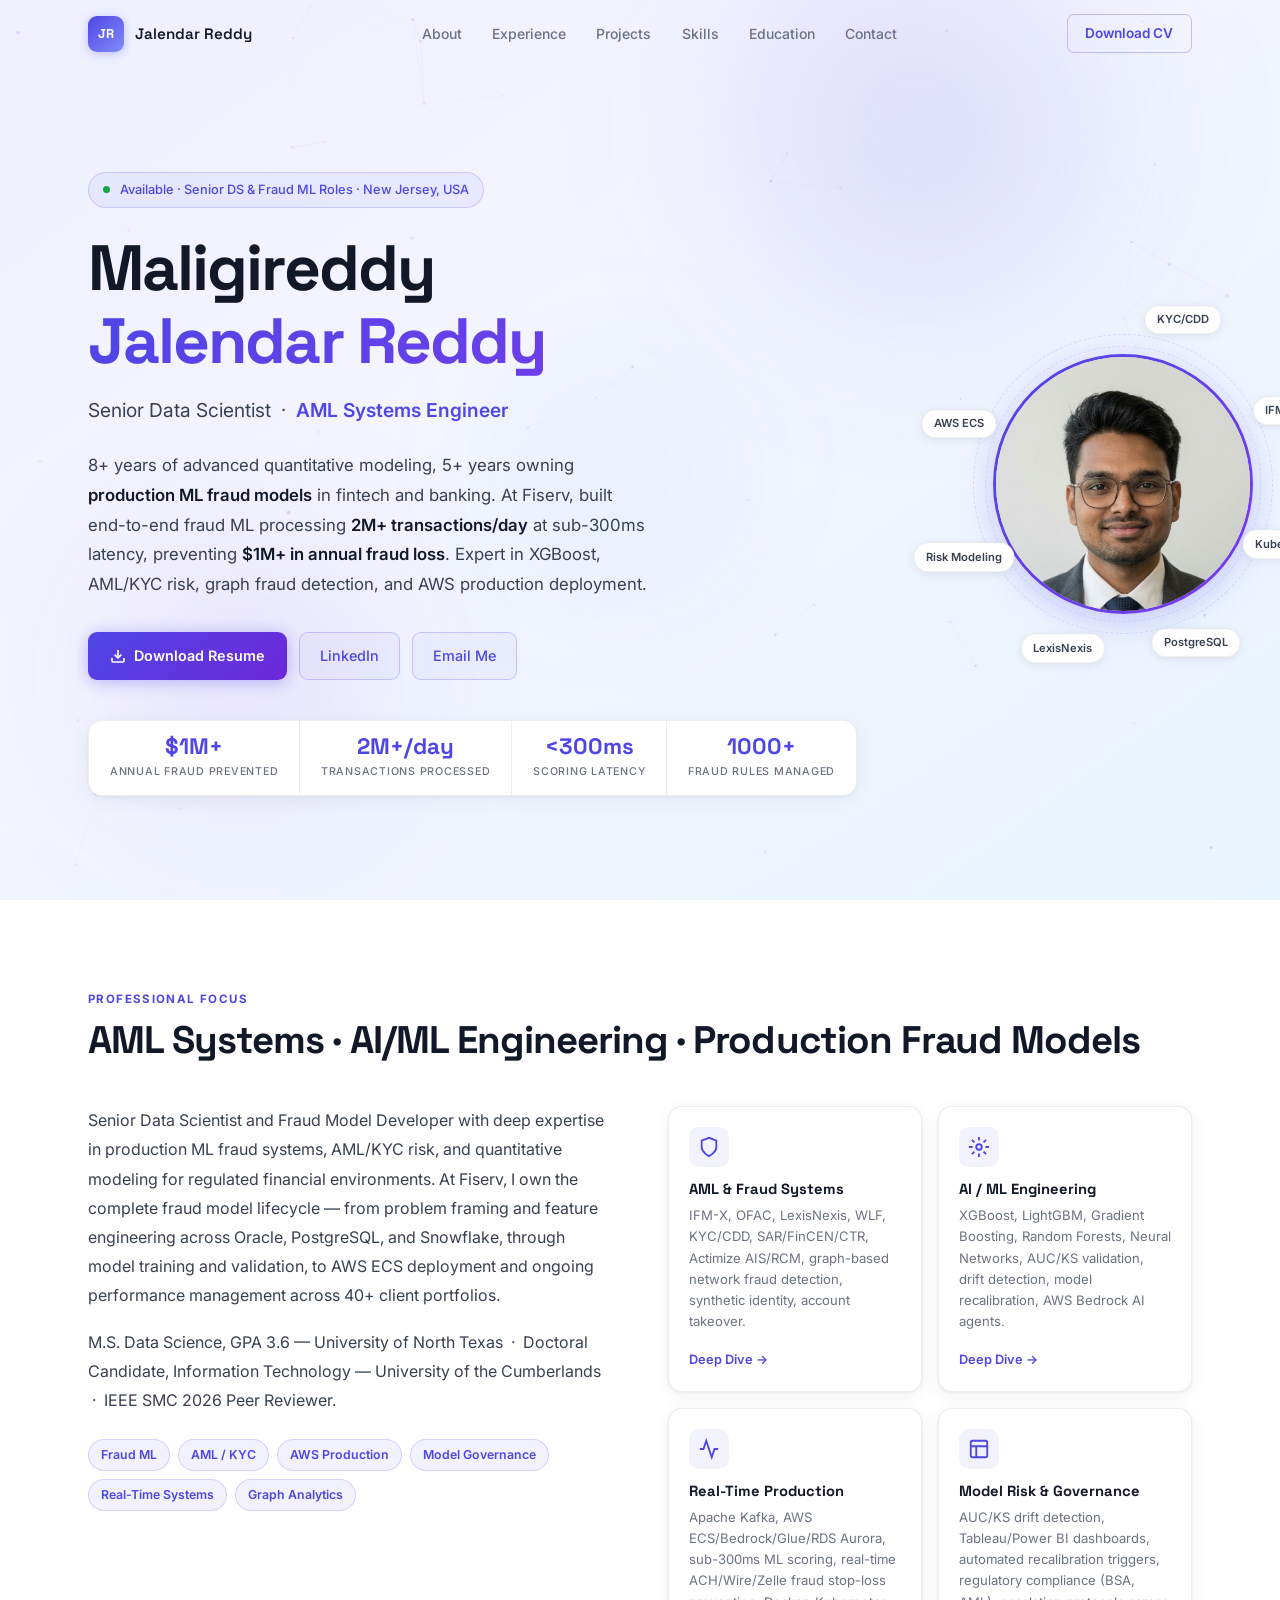
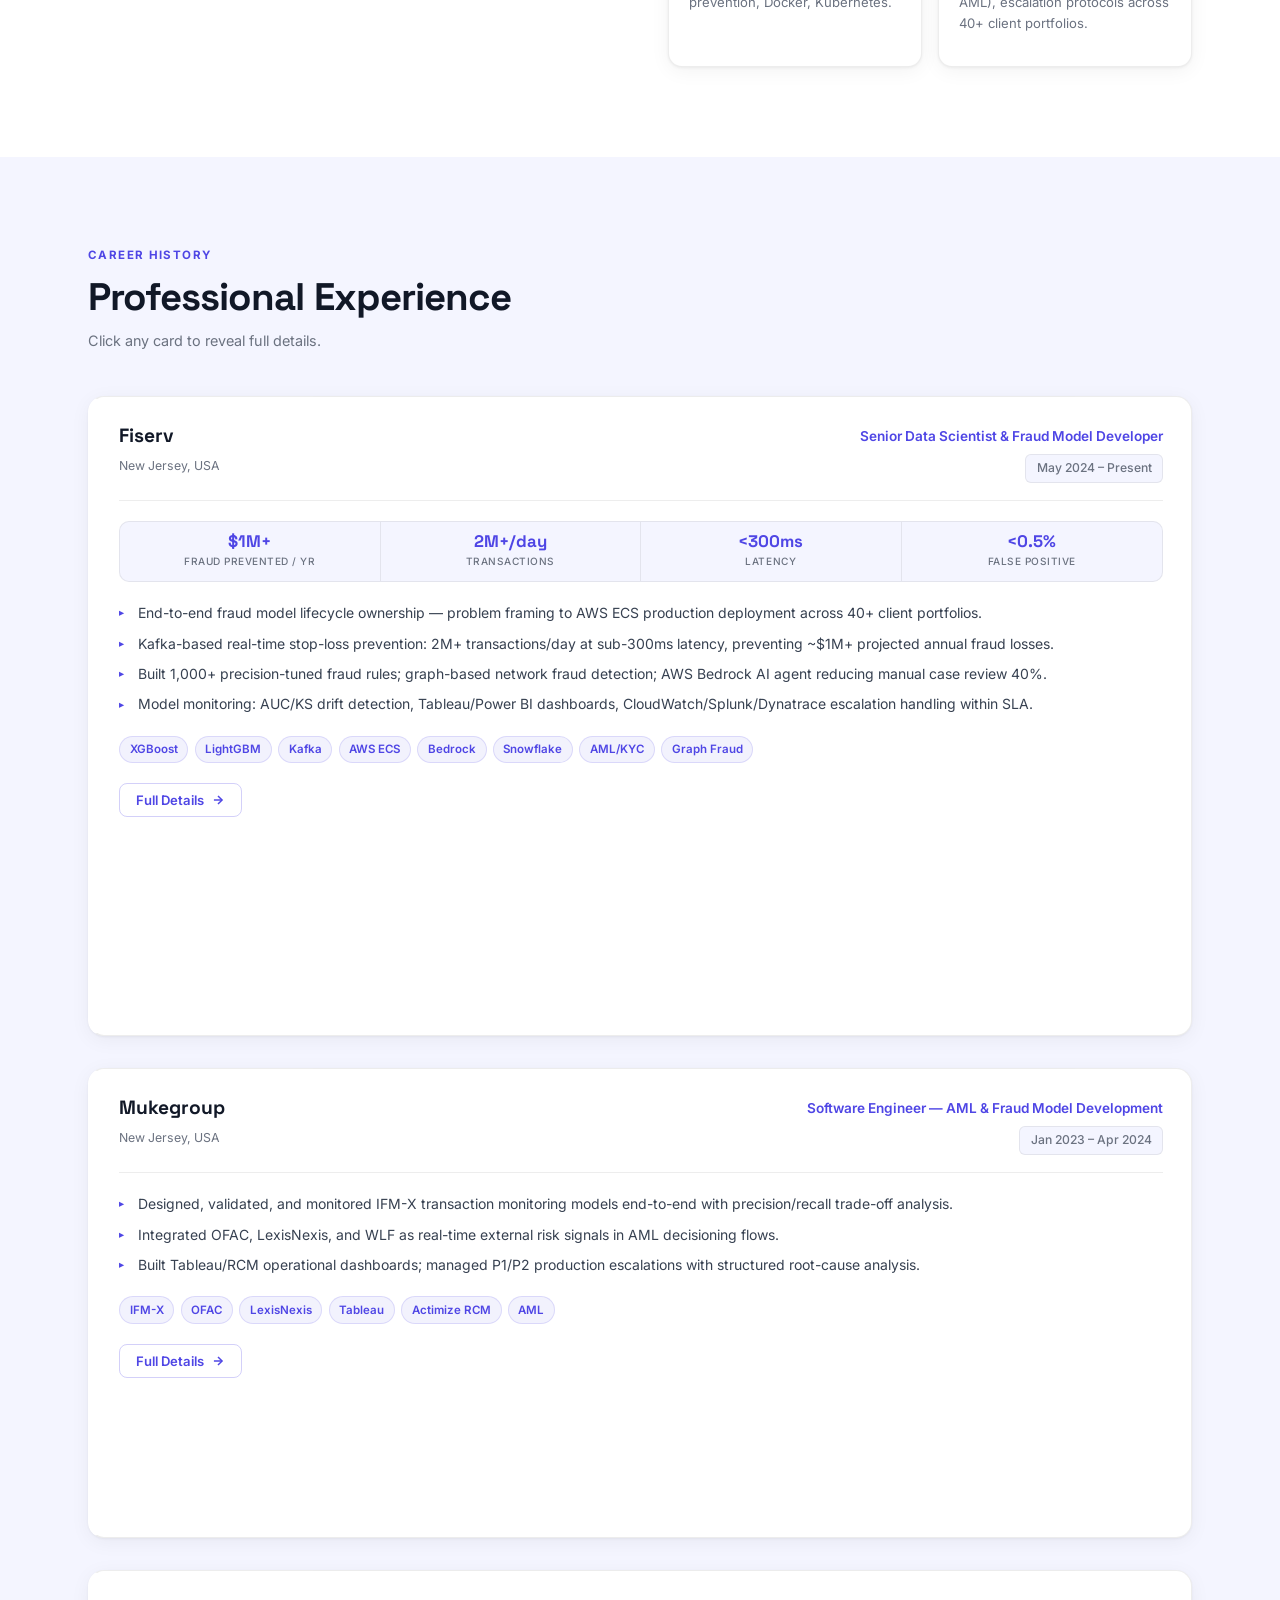
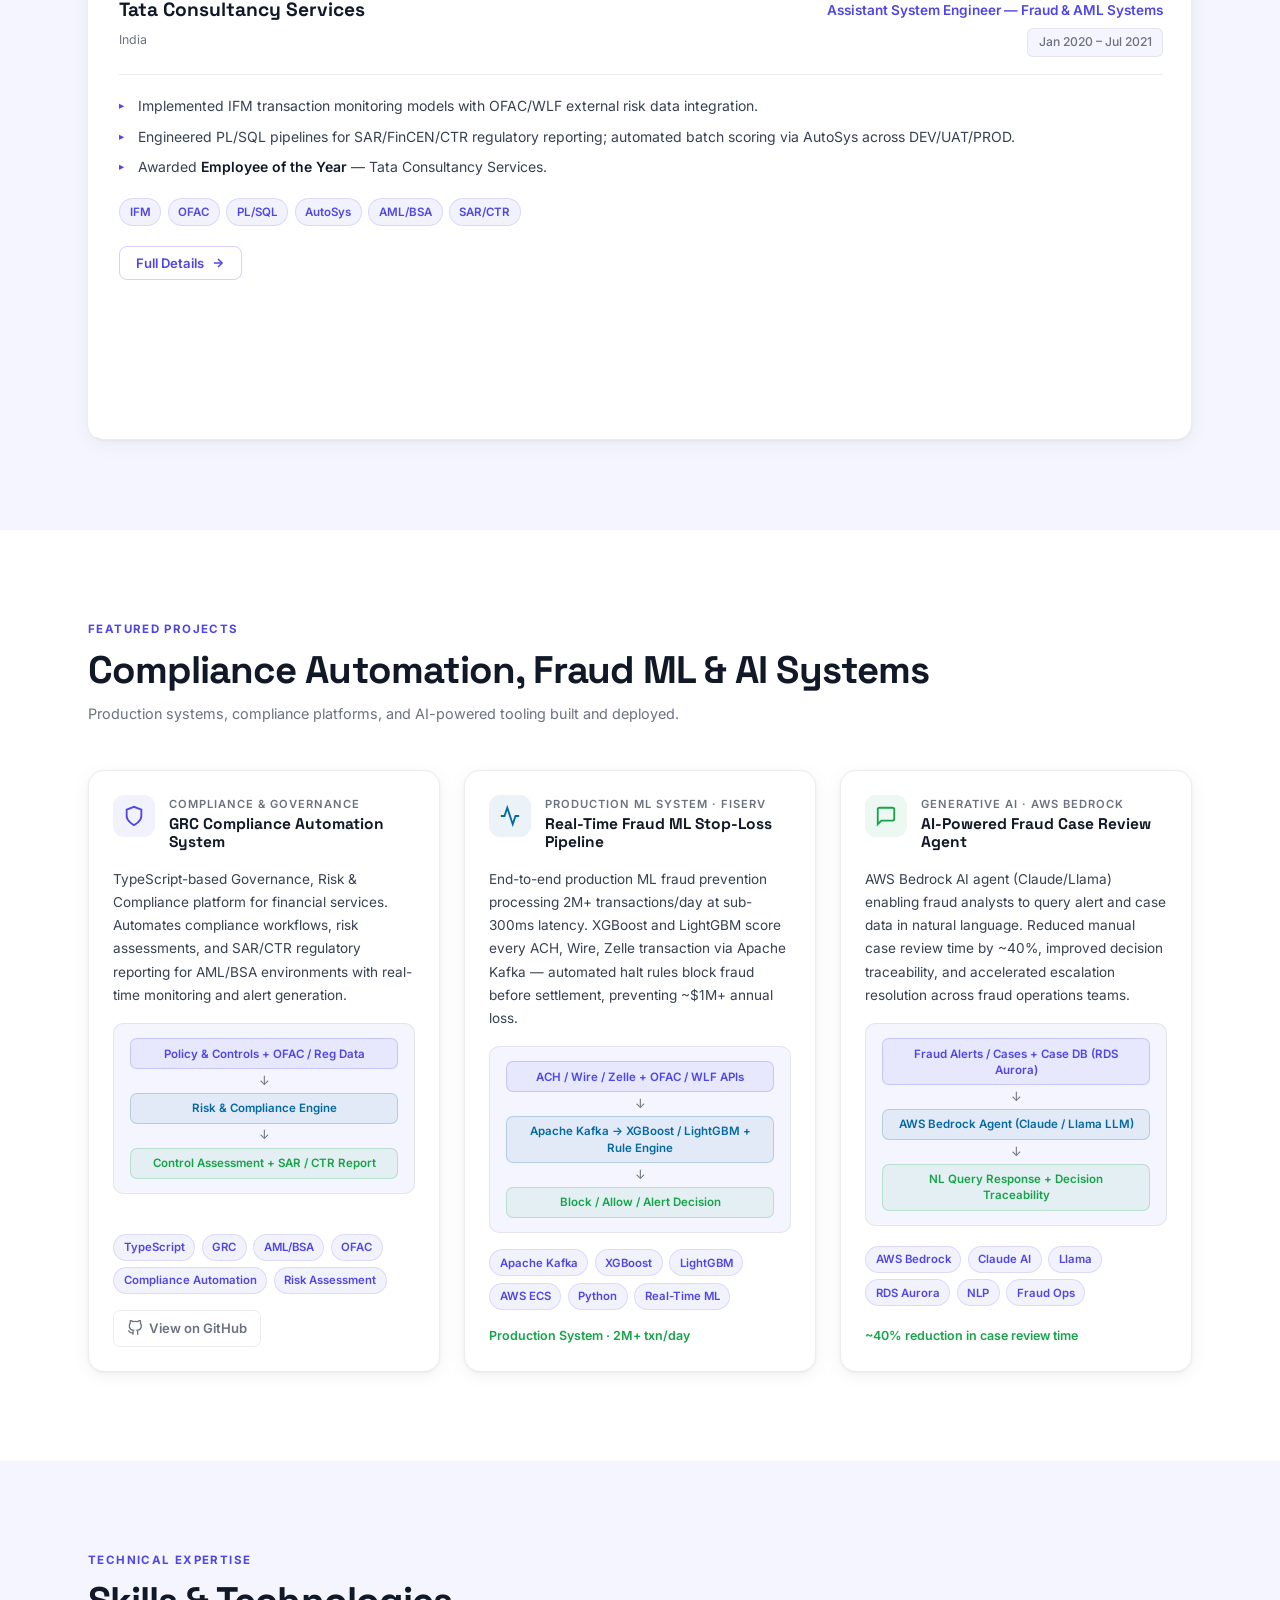
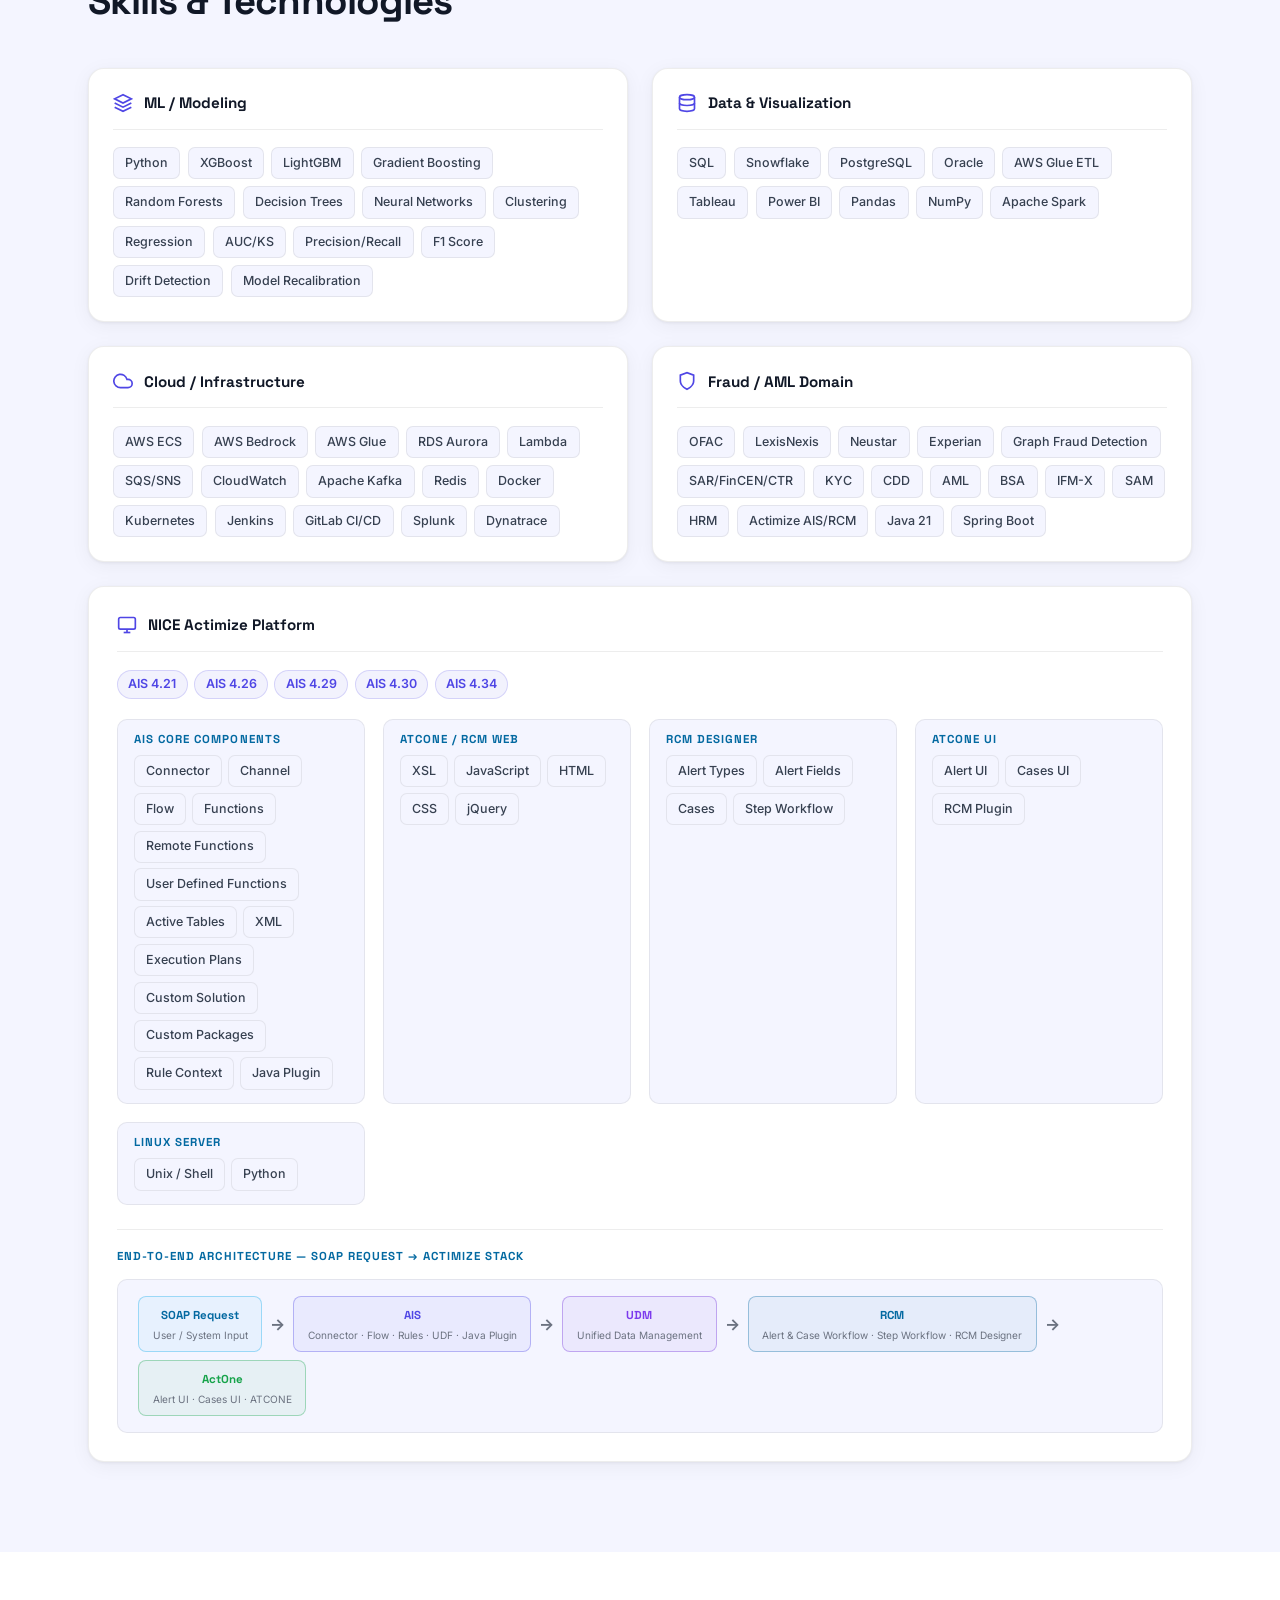
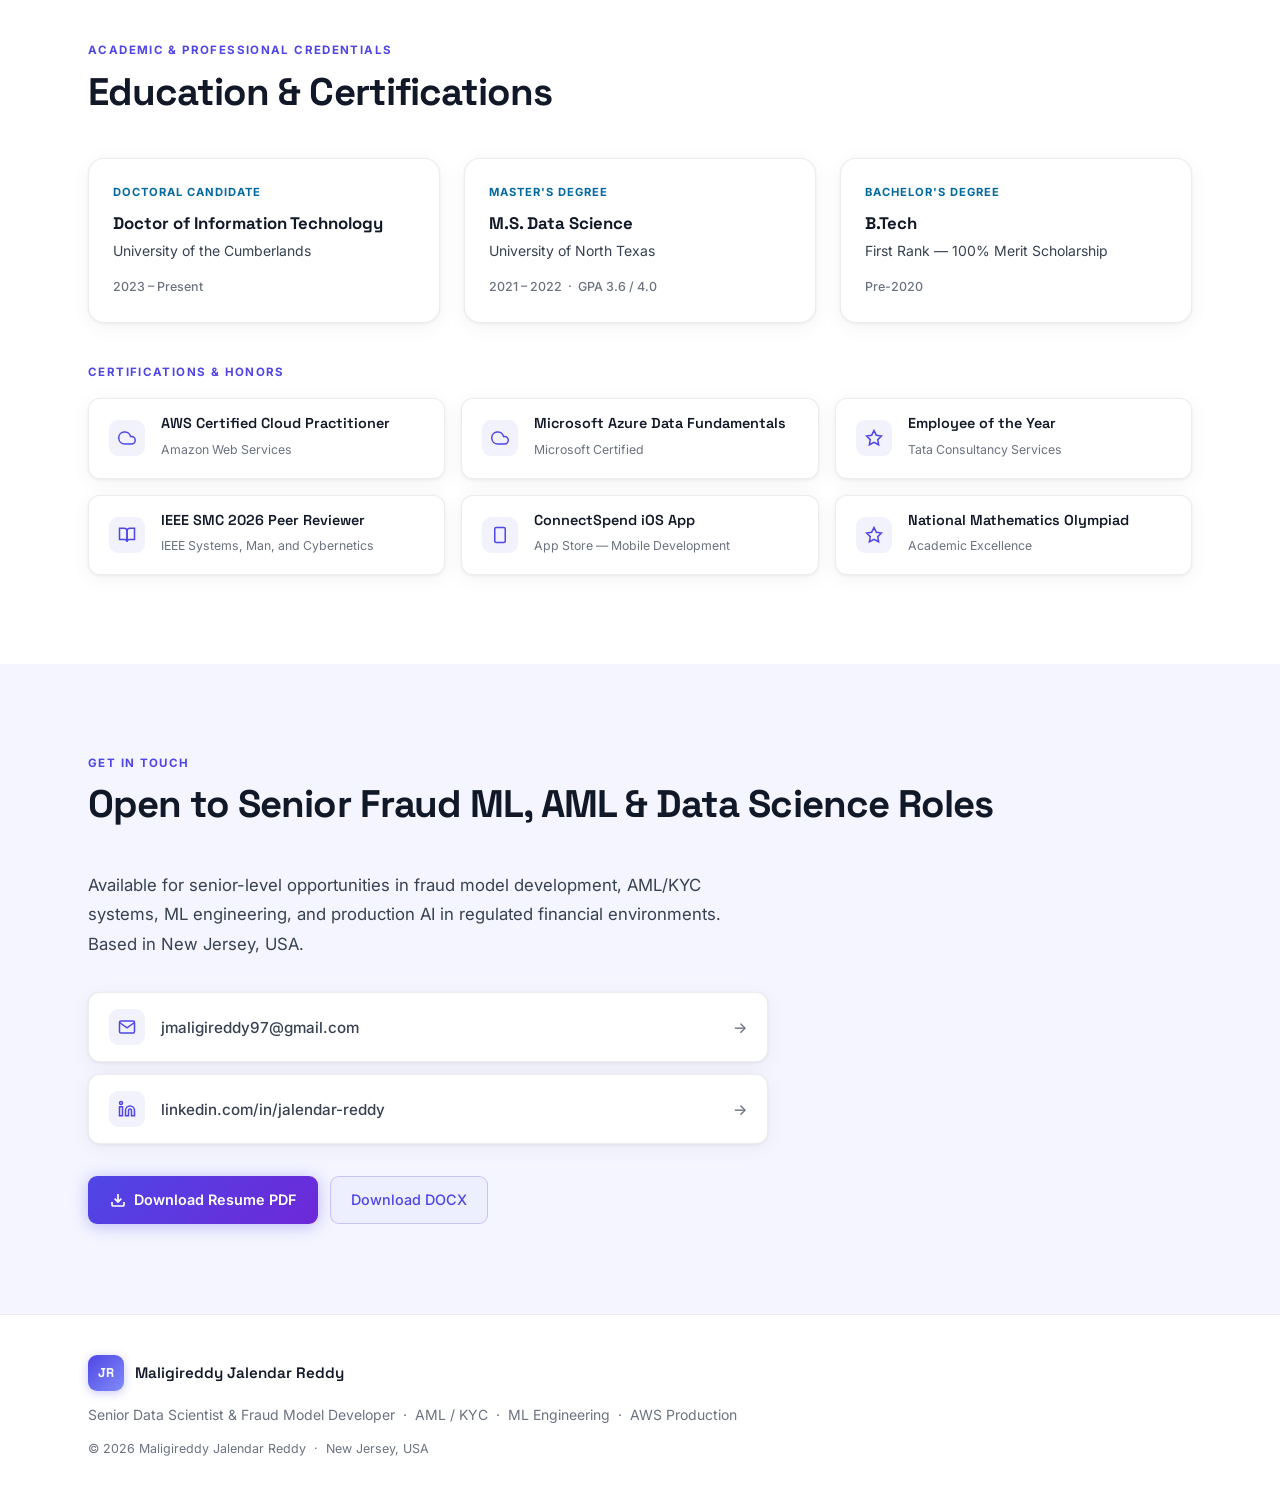
==== commit 2f51a1b8: "fix: vertical arch diagrams in project cards, restore 3-column grid Replace horizontal overflow-pron" ====
--- a/index.html
+++ b/index.html
@@ -478,8 +478,7 @@
           <p class="section-sub">Production systems, compliance platforms, and AI-powered tooling built and deployed.</p>
         </div>
 
-        <div class="proj-carousel-wrap">
-          <div class="proj-carousel" id="projCarousel" aria-label="Projects carousel">
+        <div class="proj-grid">
 
           <!-- GRC Compliance System -->
           <div class="proj-card reveal">
@@ -493,30 +492,17 @@
               </div>
             </div>
             <p class="proj-desc">
-              TypeScript-based Governance, Risk &amp; Compliance (GRC) automation platform for financial services.
-              Automates compliance workflows, risk assessments, and regulatory reporting pipelines.
-              Designed for AML/BSA regulatory environments with real-time monitoring and alert generation.
+              TypeScript-based Governance, Risk &amp; Compliance platform for financial services.
+              Automates compliance workflows, risk assessments, and SAR/CTR regulatory reporting
+              for AML/BSA environments with real-time monitoring and alert generation.
             </p>
 
-            <!-- Architecture Diagram -->
-            <div class="arch-diagram" role="img" aria-label="GRC System architecture diagram">
-              <div class="arch-row">
-                <div class="arch-node source">Policy &amp; Controls</div>
-                <div class="arch-arrow">→</div>
-                <div class="arch-node engine">Risk Engine</div>
-                <div class="arch-arrow">→</div>
-                <div class="arch-node output">Control Assessment</div>
-              </div>
-              <div class="arch-row">
-                <div class="arch-node source">OFAC / Reg Data</div>
-                <div class="arch-arrow">→</div>
-                <div class="arch-node engine">Compliance Check</div>
-                <div class="arch-arrow">→</div>
-                <div class="arch-node output">SAR / CTR Report</div>
-              </div>
-              <div class="arch-connector" aria-hidden="true">
-                <div class="arch-vline"></div>
-              </div>
+            <div class="arch-diagram-v" role="img" aria-label="GRC System architecture">
+              <div class="arch-step source">Policy &amp; Controls + OFAC / Reg Data</div>
+              <div class="arch-step-sep">↓</div>
+              <div class="arch-step engine">Risk &amp; Compliance Engine</div>
+              <div class="arch-step-sep">↓</div>
+              <div class="arch-step output">Control Assessment + SAR / CTR Report</div>
             </div>
 
             <div class="proj-tags">
@@ -541,27 +527,17 @@
               </div>
             </div>
             <p class="proj-desc">
-              End-to-end production ML fraud prevention system processing 2M+ transactions/day at sub-300ms latency.
-              XGBoost and LightGBM models score every ACH, Wire, Zelle, and Payee transaction in-flight via Apache Kafka.
-              Automated halt rules block suspicious transactions before settlement, preventing ~$1M+ annual fraud loss.
+              End-to-end production ML fraud prevention processing 2M+ transactions/day at sub-300ms latency.
+              XGBoost and LightGBM score every ACH, Wire, Zelle transaction via Apache Kafka —
+              automated halt rules block fraud before settlement, preventing ~$1M+ annual loss.
             </p>
 
-            <!-- Architecture Diagram -->
-            <div class="arch-diagram" role="img" aria-label="Fraud ML Pipeline architecture">
-              <div class="arch-row">
-                <div class="arch-node source">ACH / Wire / Zelle</div>
-                <div class="arch-arrow">→</div>
-                <div class="arch-node engine">Apache Kafka</div>
-                <div class="arch-arrow">→</div>
-                <div class="arch-node engine">XGBoost / LGB</div>
-              </div>
-              <div class="arch-row">
-                <div class="arch-node source">OFAC / WLF APIs</div>
-                <div class="arch-arrow">→</div>
-                <div class="arch-node engine">Rule Engine</div>
-                <div class="arch-arrow">→</div>
-                <div class="arch-node output">Block / Allow / Alert</div>
-              </div>
+            <div class="arch-diagram-v" role="img" aria-label="Fraud ML Pipeline architecture">
+              <div class="arch-step source">ACH / Wire / Zelle + OFAC / WLF APIs</div>
+              <div class="arch-step-sep">↓</div>
+              <div class="arch-step engine">Apache Kafka → XGBoost / LightGBM + Rule Engine</div>
+              <div class="arch-step-sep">↓</div>
+              <div class="arch-step output">Block / Allow / Alert Decision</div>
             </div>
 
             <div class="proj-tags">
@@ -583,27 +559,17 @@
               </div>
             </div>
             <p class="proj-desc">
-              AWS Bedrock AI agent (Claude/Llama) enabling fraud analysts to query alert and case data in natural language.
-              Reduced manual case review time by ~40%, improved decision traceability, and accelerated escalation resolution
-              across fraud operations teams. Integrates with live alert databases and case management systems.
+              AWS Bedrock AI agent (Claude/Llama) enabling fraud analysts to query alert and case data
+              in natural language. Reduced manual case review time by ~40%, improved decision traceability,
+              and accelerated escalation resolution across fraud operations teams.
             </p>
 
-            <!-- Architecture Diagram -->
-            <div class="arch-diagram" role="img" aria-label="AWS Bedrock AI Agent architecture">
-              <div class="arch-row">
-                <div class="arch-node source">Fraud Alerts / Cases</div>
-                <div class="arch-arrow">→</div>
-                <div class="arch-node engine">AWS Bedrock Agent</div>
-                <div class="arch-arrow">→</div>
-                <div class="arch-node output">NL Query Response</div>
-              </div>
-              <div class="arch-row">
-                <div class="arch-node source">Case DB / RDS Aurora</div>
-                <div class="arch-arrow">→</div>
-                <div class="arch-node engine">Claude / Llama LLM</div>
-                <div class="arch-arrow">→</div>
-                <div class="arch-node output">Decision Traceability</div>
-              </div>
+            <div class="arch-diagram-v" role="img" aria-label="AWS Bedrock AI Agent architecture">
+              <div class="arch-step source">Fraud Alerts / Cases + Case DB (RDS Aurora)</div>
+              <div class="arch-step-sep">↓</div>
+              <div class="arch-step engine">AWS Bedrock Agent (Claude / Llama LLM)</div>
+              <div class="arch-step-sep">↓</div>
+              <div class="arch-step output">NL Query Response + Decision Traceability</div>
             </div>
 
             <div class="proj-tags">
@@ -613,22 +579,7 @@
             <span class="proj-label">~40% reduction in case review time</span>
           </div>
 
-          </div><!-- end .proj-carousel -->
-
-          <div class="proj-carousel-nav">
-            <button class="proj-nav-btn" id="projPrev" aria-label="Previous project">
-              <svg width="16" height="16" viewBox="0 0 24 24" fill="none" stroke="currentColor" stroke-width="2.5" aria-hidden="true"><polyline points="15 18 9 12 15 6"/></svg>
-            </button>
-            <div class="proj-dots" id="projDots" role="tablist" aria-label="Project slides">
-              <button class="proj-dot active" role="tab" aria-selected="true"  aria-label="Project 1" data-idx="0"></button>
-              <button class="proj-dot"        role="tab" aria-selected="false" aria-label="Project 2" data-idx="1"></button>
-              <button class="proj-dot"        role="tab" aria-selected="false" aria-label="Project 3" data-idx="2"></button>
-            </div>
-            <button class="proj-nav-btn" id="projNext" aria-label="Next project">
-              <svg width="16" height="16" viewBox="0 0 24 24" fill="none" stroke="currentColor" stroke-width="2.5" aria-hidden="true"><polyline points="9 18 15 12 9 6"/></svg>
-            </button>
-          </div>
-        </div><!-- end .proj-carousel-wrap -->
+        </div>
       </div>
     </section>
 
--- a/styles.css
+++ b/styles.css
@@ -393,7 +393,7 @@
 .proj-carousel::-webkit-scrollbar { display: none; }
 .proj-carousel .proj-card {
   flex: 0 0 calc(33.333% - 1rem); min-width: 300px;
-  scroll-snap-align: start;
+  scroll-snap-align: start; overflow: hidden;
 }
 .proj-carousel-nav {
   display: flex; align-items: center; justify-content: center;
@@ -436,16 +436,27 @@
 .proj-header h3 { font-size: 0.97rem; color: var(--t1); }
 .proj-desc { font-size: 0.85rem; color: var(--t2); line-height: 1.7; }
 
-/* Architecture Diagram */
-.arch-diagram {
+/* Architecture Diagram — Vertical Flow */
+.arch-diagram-v {
   background: var(--bg); border: 1px solid var(--border); border-radius: 10px;
-  padding: 1rem; display: flex; flex-direction: column; gap: 0.6rem; position: relative;
-}
-.arch-row { display: flex; align-items: center; gap: 0.4rem; }
-.arch-node {
-  font-size: 0.68rem; font-weight: 600; padding: 0.3rem 0.55rem;
-  border-radius: 6px; white-space: nowrap; border: 1px solid;
-}
+  padding: 0.9rem 1rem; display: flex; flex-direction: column;
+  align-items: stretch; gap: 0.3rem;
+}
+.arch-step {
+  font-size: 0.72rem; font-weight: 600; padding: 0.4rem 0.75rem;
+  border-radius: 7px; border: 1px solid; text-align: center; line-height: 1.4;
+}
+.arch-step.source { background: rgba(79,70,229,0.07); border-color: rgba(79,70,229,0.22); color: var(--accent); }
+.arch-step.engine { background: rgba(3,105,161,0.07); border-color: rgba(3,105,161,0.22); color: var(--cyan); }
+.arch-step.output { background: rgba(22,163,74,0.07); border-color: rgba(22,163,74,0.22); color: var(--green); }
+.arch-step-sep {
+  text-align: center; font-size: 0.8rem; color: var(--t3); line-height: 1;
+  margin: 0.05rem 0;
+}
+/* Legacy horizontal (kept for reference) */
+.arch-diagram { background: var(--bg); border: 1px solid var(--border); border-radius: 10px; padding: 0.85rem; display: flex; flex-direction: column; gap: 0.5rem; overflow: hidden; }
+.arch-row { display: flex; align-items: center; gap: 0.35rem; flex-wrap: wrap; }
+.arch-node { font-size: 0.65rem; font-weight: 600; padding: 0.25rem 0.5rem; border-radius: 6px; border: 1px solid; min-width: 0; flex-shrink: 1; }
 .arch-node.source { background: rgba(79,70,229,0.07); border-color: rgba(79,70,229,0.2); color: var(--accent); }
 .arch-node.engine { background: rgba(3,105,161,0.07); border-color: rgba(3,105,161,0.2); color: var(--cyan); }
 .arch-node.output { background: rgba(22,163,74,0.07); border-color: rgba(22,163,74,0.2); color: var(--green); }
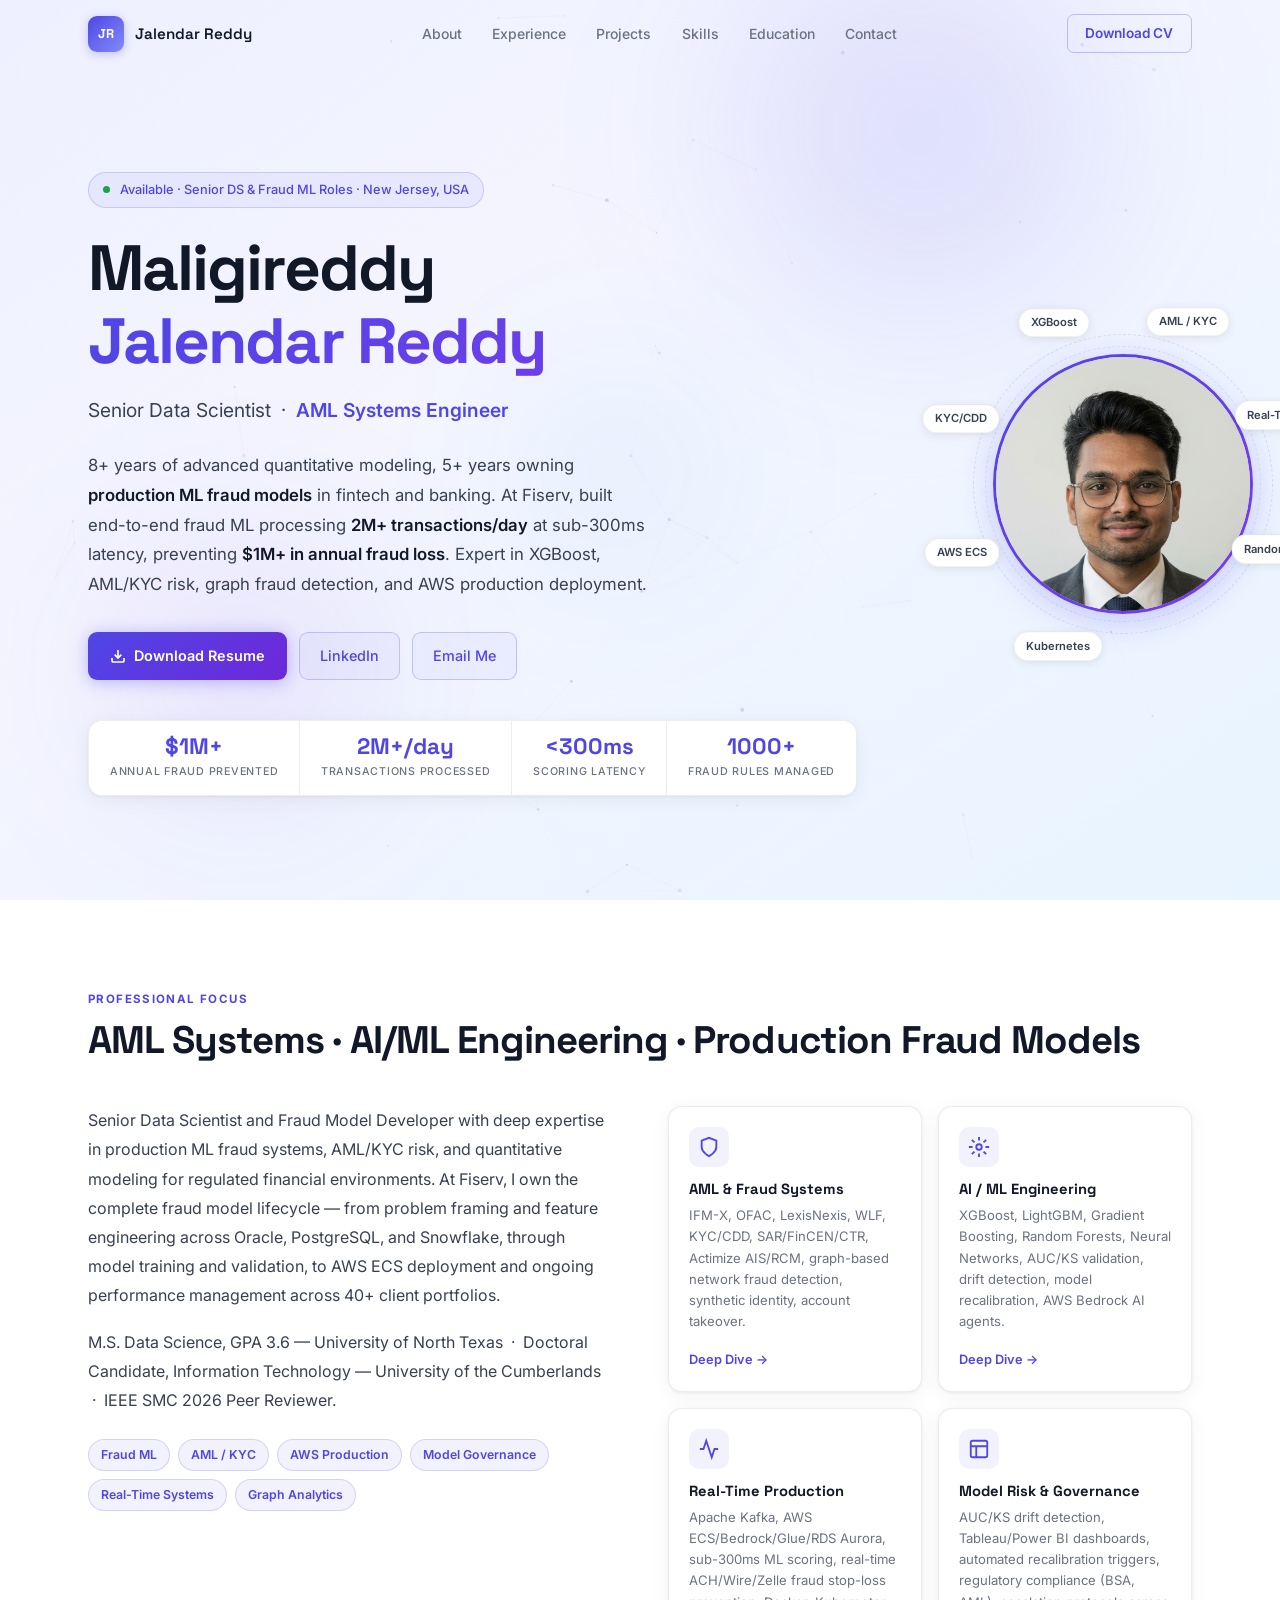
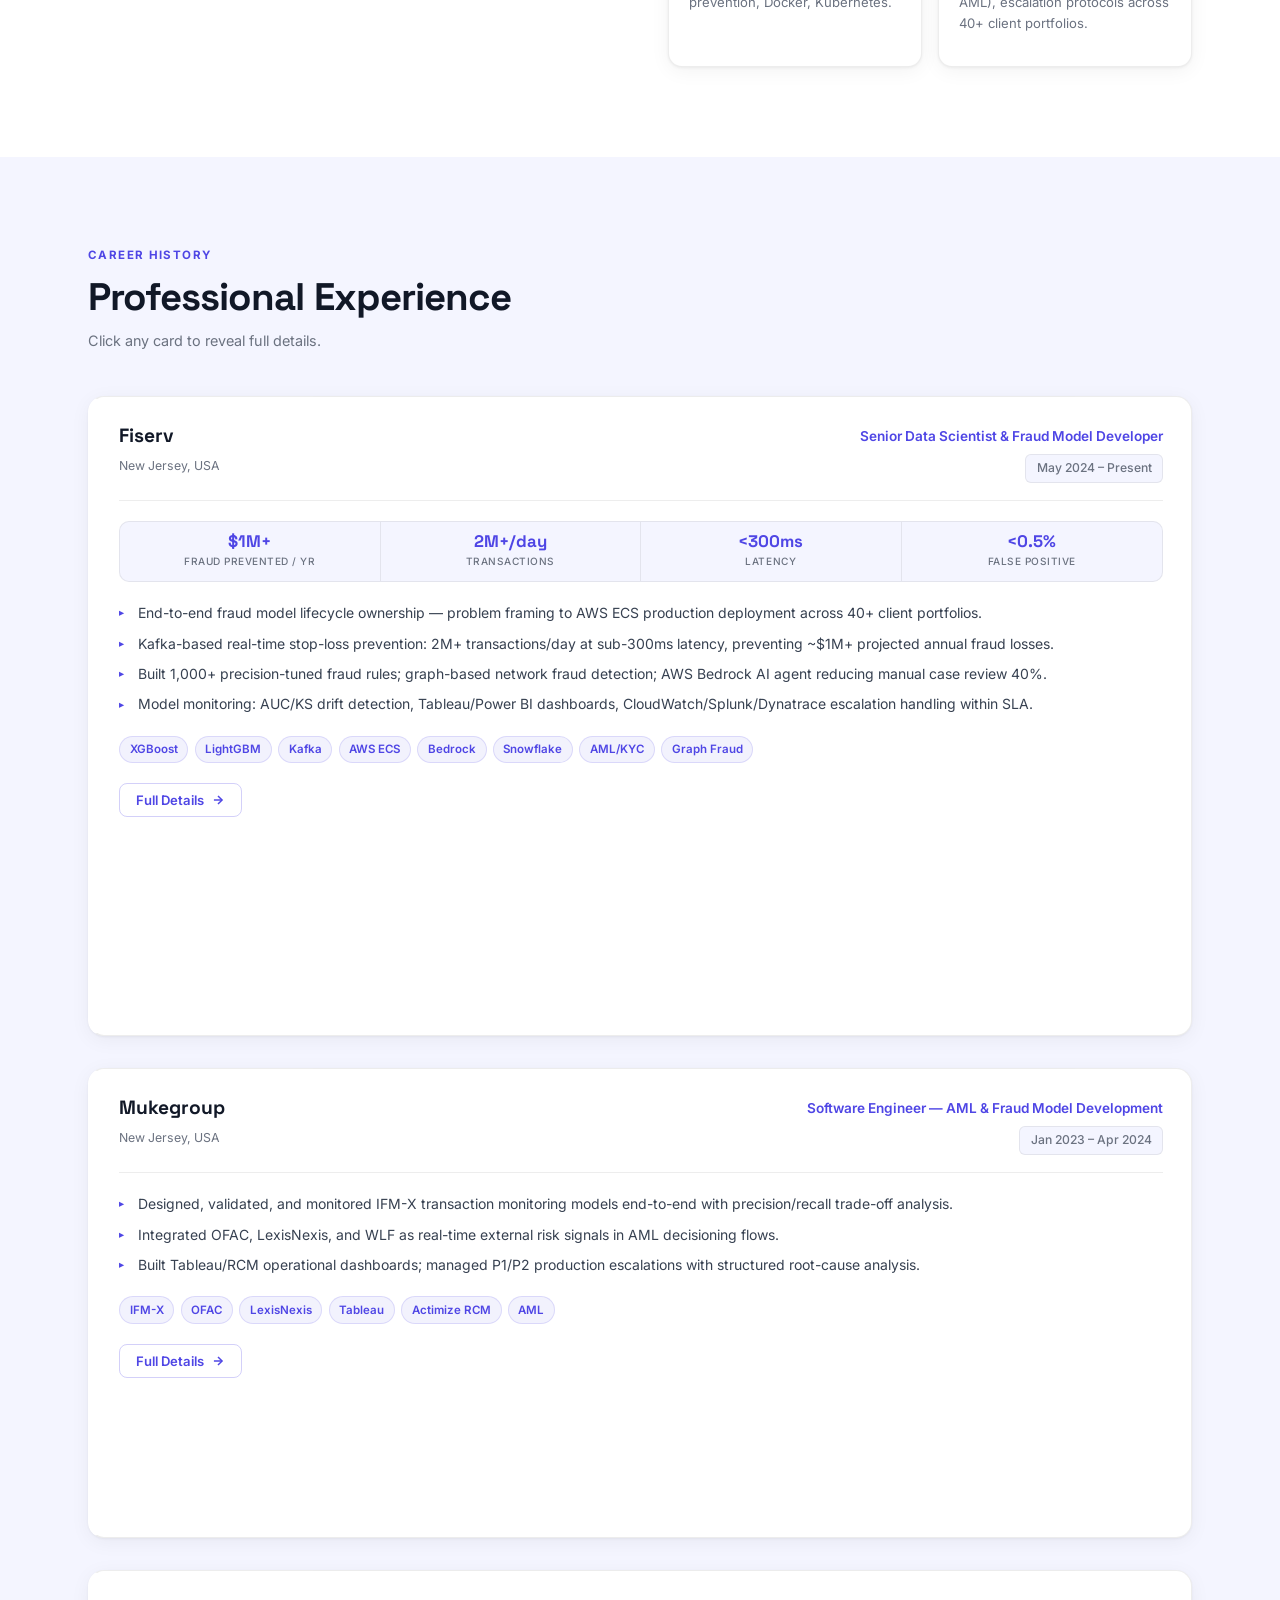
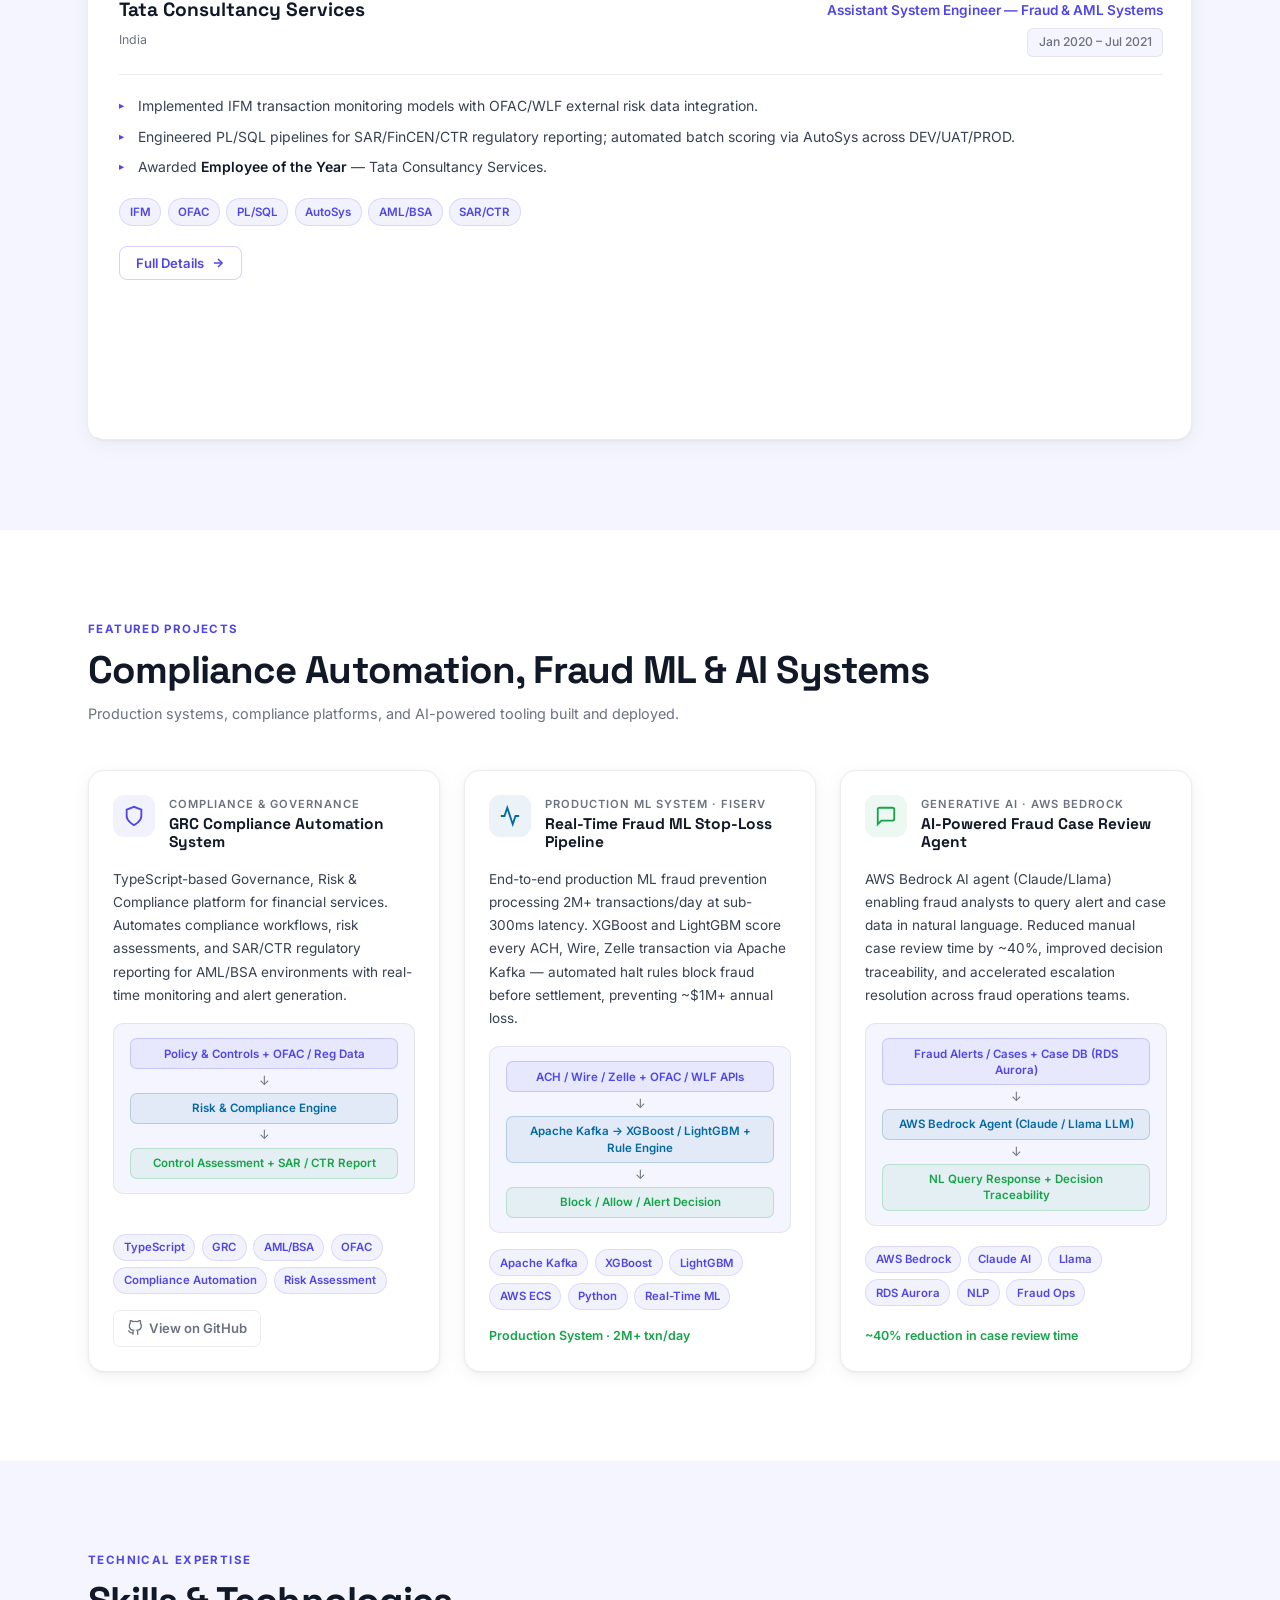
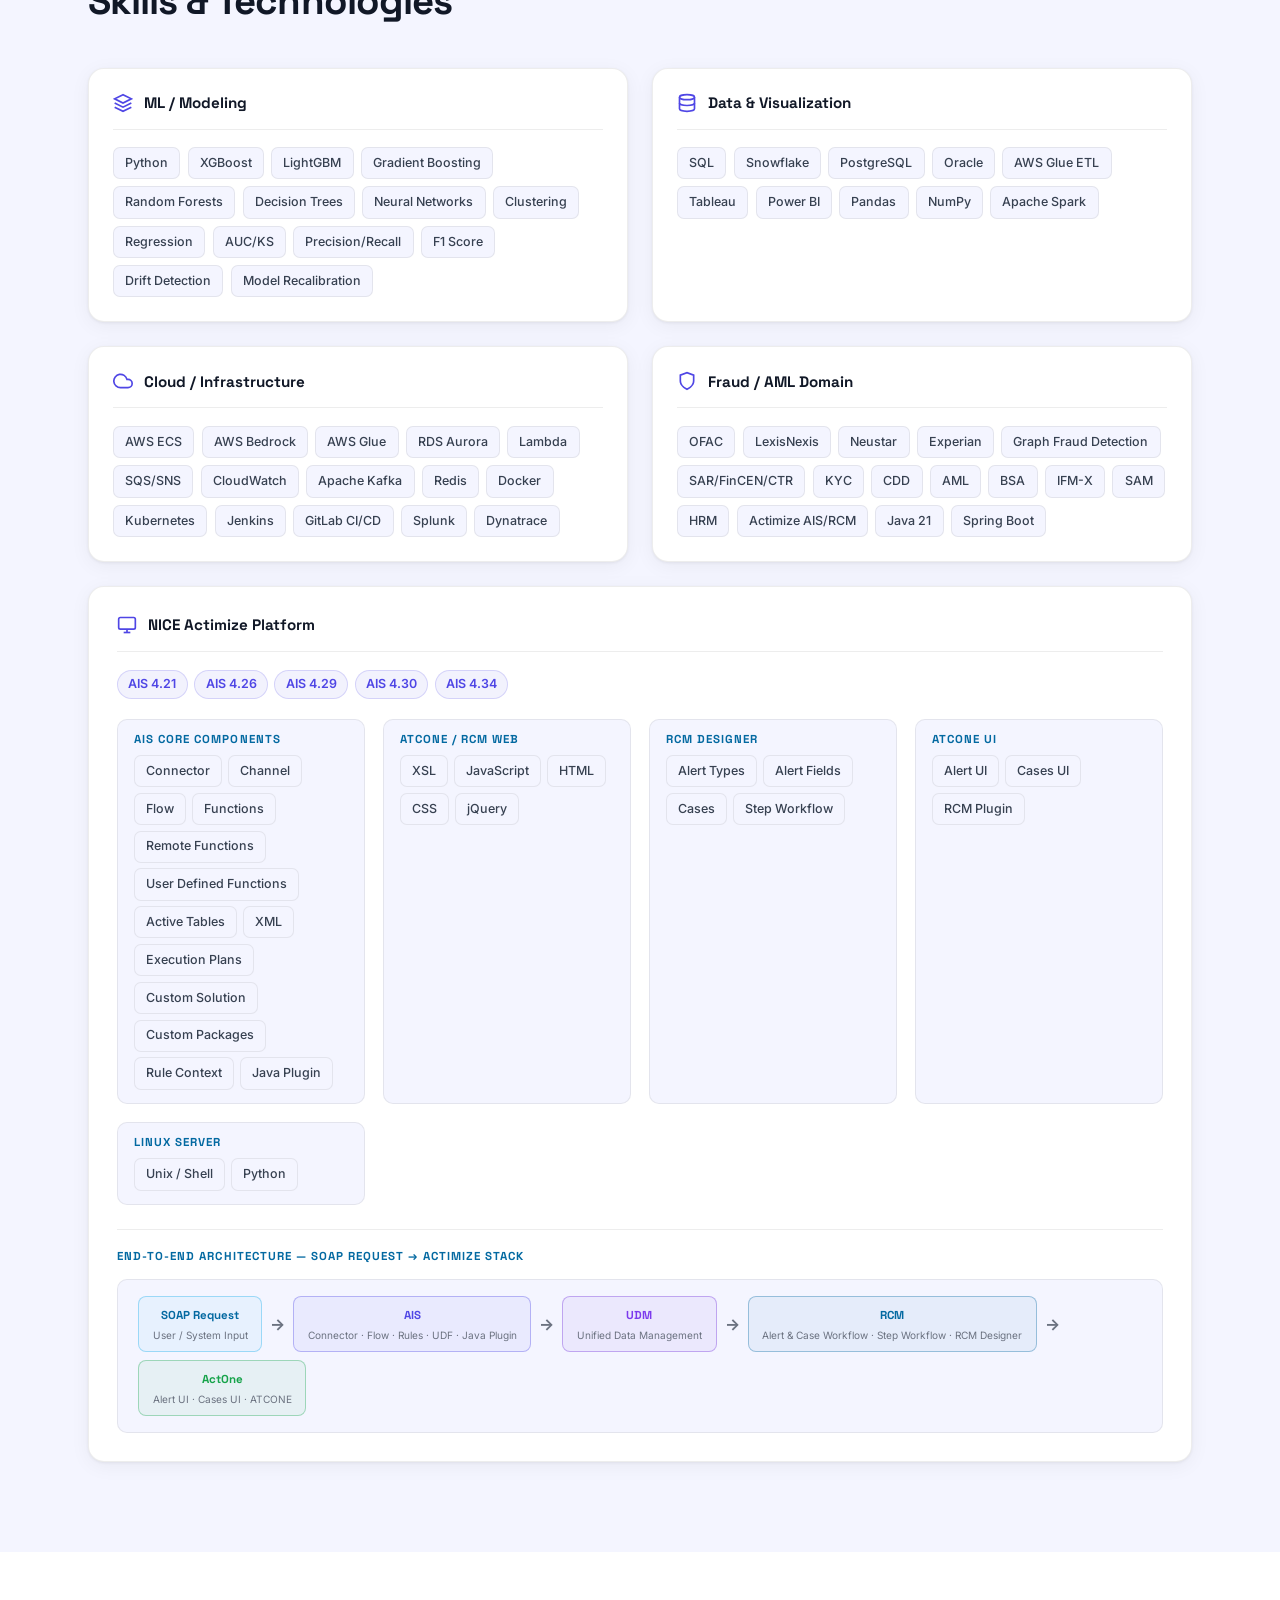
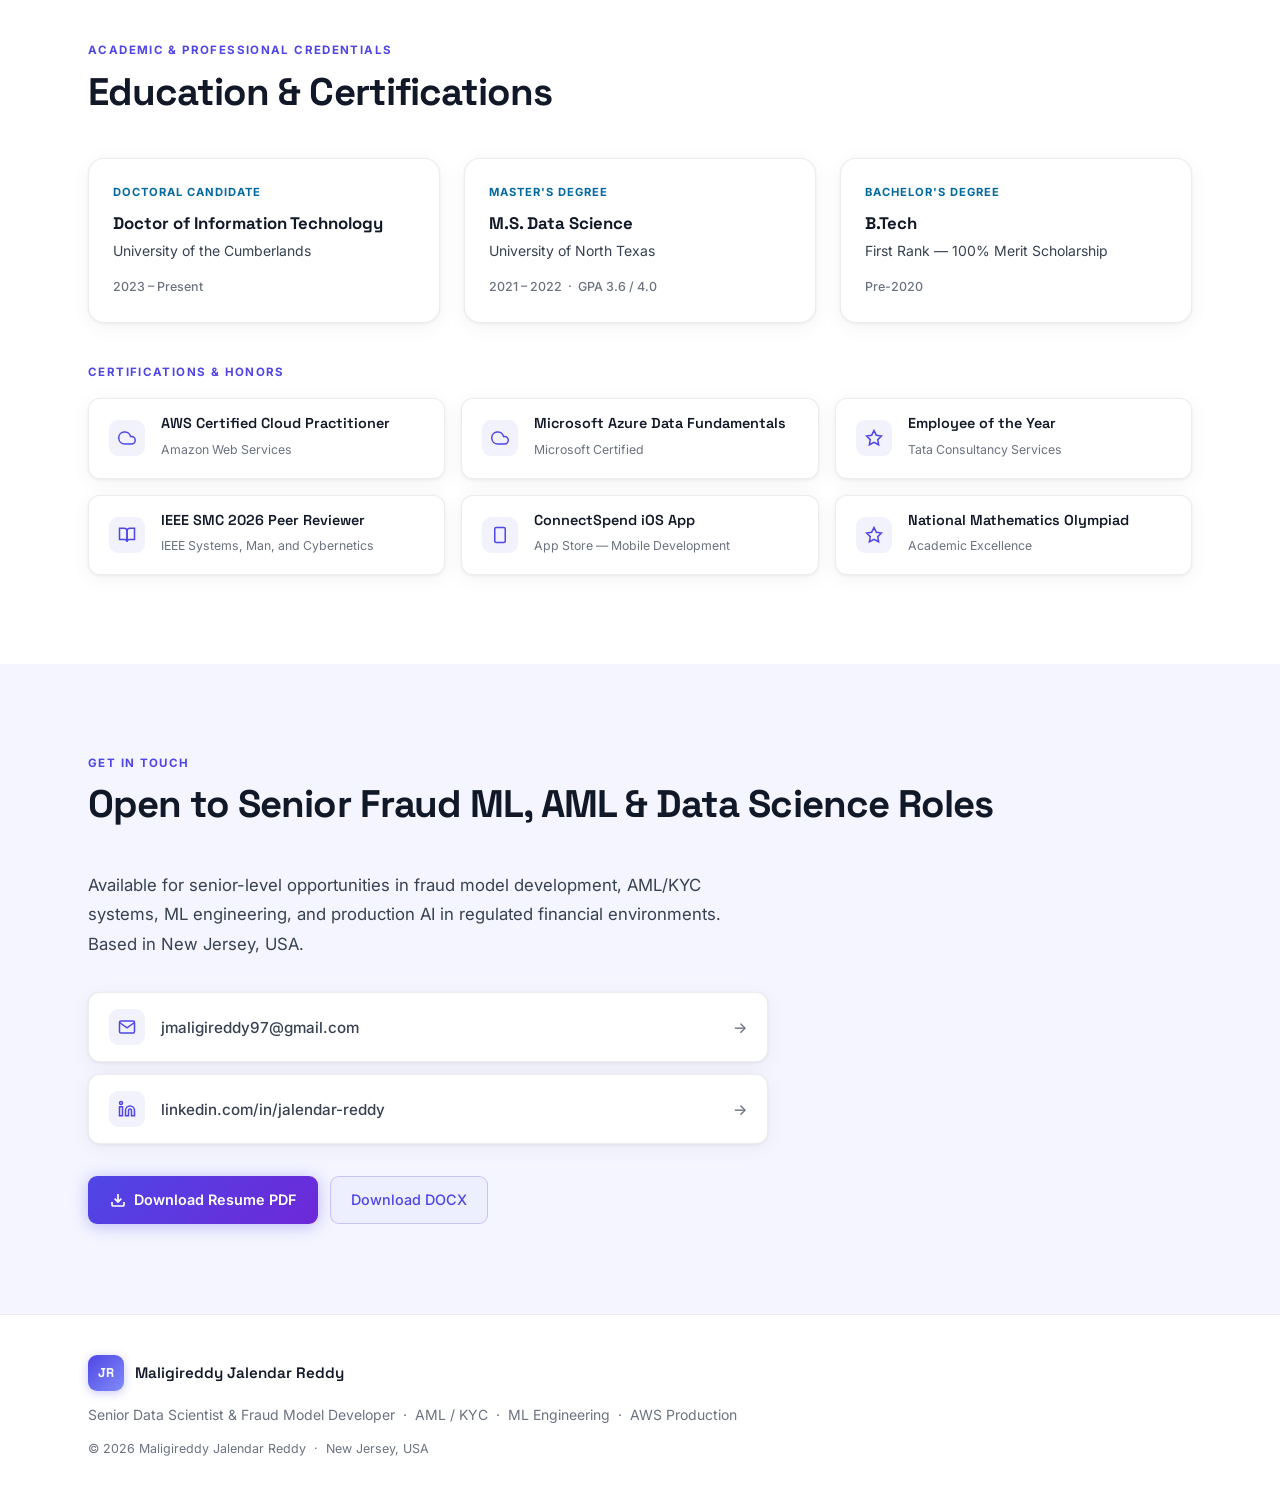
==== commit 10f13fda: "seo: add favicon, sitemap, robots.txt, og:image, fix title/description length - favicon.svg: JR mono" ====
--- a/index.html
+++ b/index.html
@@ -5,49 +5,76 @@
   <meta name="viewport" content="width=device-width, initial-scale=1.0" />
 
   <!-- ═══ SEO & ATS ═══════════════════════════════════════════════ -->
-  <title>Maligireddy Jalendar Reddy | Senior Data Scientist & Fraud ML Developer | AML/KYC | AWS</title>
-  <meta name="description" content="Senior Data Scientist & Fraud Model Developer with 8+ years experience in AML, KYC, production ML, XGBoost, LightGBM, Apache Kafka, AWS. Prevented $1M+ annual fraud. New Jersey, USA." />
-  <meta name="keywords" content="Senior Data Scientist, Fraud Model Developer, AML, KYC, Machine Learning, XGBoost, LightGBM, Python, AWS, Apache Kafka, Snowflake, OFAC, LexisNexis, IFM-X, Graph Fraud Detection, Actimize, Fraud Detection, AML/KYC, Production ML, Model Risk, Drift Detection, AWS Bedrock, Real-Time ML, Fintech, Banking, Risk Modeling, Data Science, New Jersey" />
+  <title>Maligireddy Jalendar Reddy | Fraud ML & Data Scientist | AML | AWS</title>
+  <meta name="description" content="Senior Data Scientist & Fraud Model Developer — 8+ yrs in AML, KYC, XGBoost, LightGBM, Kafka, AWS. Prevented $1M+ fraud/yr. 2M+ txn/day. New Jersey, USA." />
+  <meta name="keywords" content="Maligireddy Jalendar Reddy, Jalendar Reddy, Senior Data Scientist, Fraud Model Developer, AML, KYC, Machine Learning, XGBoost, LightGBM, Python, AWS, Apache Kafka, Snowflake, OFAC, LexisNexis, IFM-X, Graph Fraud Detection, Actimize, AML/KYC, Production ML, Model Risk, Drift Detection, AWS Bedrock, Real-Time ML, Fintech, Banking, Risk Modeling, Data Science, New Jersey, Fiserv" />
   <meta name="author" content="Maligireddy Jalendar Reddy" />
   <meta name="robots" content="index, follow" />
+  <meta name="theme-color" content="#4f46e5" />
+  <meta name="geo.region" content="US-NJ" />
+  <meta name="geo.placename" content="New Jersey, USA" />
   <link rel="canonical" href="https://jalendar10.github.io/" />
+  <link rel="icon" type="image/svg+xml" href="favicon.svg" />
+  <link rel="sitemap" type="application/xml" href="sitemap.xml" />
 
   <!-- Open Graph -->
   <meta property="og:type" content="profile" />
-  <meta property="og:title" content="Maligireddy Jalendar Reddy | Senior Data Scientist & Fraud ML Developer" />
-  <meta property="og:description" content="8+ years advanced quantitative modeling. Prevented $1M+ annual fraud. Expert in AML/KYC, XGBoost, AWS production ML, Apache Kafka." />
+  <meta property="og:title" content="Maligireddy Jalendar Reddy | Fraud ML & Data Scientist | AML | AWS" />
+  <meta property="og:description" content="Senior Data Scientist & Fraud Model Developer — 8+ yrs in AML, KYC, XGBoost, LightGBM, Kafka, AWS. Prevented $1M+ fraud/yr. New Jersey, USA." />
   <meta property="og:url" content="https://jalendar10.github.io/" />
   <meta property="og:site_name" content="Jalendar Reddy Portfolio" />
+  <meta property="og:image" content="https://jalendar10.github.io/assets/jalendar-reddy-headshot.png" />
+  <meta property="og:image:alt" content="Maligireddy Jalendar Reddy — Senior Data Scientist & Fraud ML Developer" />
   <meta property="profile:first_name" content="Jalendar" />
   <meta property="profile:last_name" content="Reddy Maligireddy" />
 
   <!-- Twitter Card -->
-  <meta name="twitter:card" content="summary" />
-  <meta name="twitter:title" content="Maligireddy Jalendar Reddy | Senior Data Scientist & Fraud ML" />
-  <meta name="twitter:description" content="8+ years production ML fraud modeling. AML/KYC expert. $1M+ fraud prevented. XGBoost, AWS, Kafka." />
+  <meta name="twitter:card" content="summary_large_image" />
+  <meta name="twitter:title" content="Maligireddy Jalendar Reddy | Fraud ML & Data Scientist | AML" />
+  <meta name="twitter:description" content="8+ yrs production ML fraud modeling. AML/KYC expert. $1M+ fraud prevented. XGBoost, AWS, Kafka. New Jersey." />
+  <meta name="twitter:image" content="https://jalendar10.github.io/assets/jalendar-reddy-headshot.png" />
+  <meta name="twitter:image:alt" content="Maligireddy Jalendar Reddy — Senior Data Scientist" />
 
   <!-- JSON-LD Structured Data -->
   <script type="application/ld+json">
   {
     "@context": "https://schema.org",
-    "@type": "Person",
-    "name": "Maligireddy Jalendar Reddy",
-    "alternateName": "Jalendar Reddy",
-    "jobTitle": "Senior Data Scientist & Fraud Model Developer",
-    "email": "jmaligireddy97@gmail.com",
-    "url": "https://jalendar10.github.io/",
-    "address": { "@type": "PostalAddress", "addressRegion": "NJ", "addressCountry": "US" },
-    "sameAs": ["https://www.linkedin.com/in/jalendarreddymaligireddy/", "https://github.com/Jalendar10"],
-    "knowsAbout": ["Fraud Detection","Machine Learning","AML","KYC","XGBoost","LightGBM","Python","AWS","Apache Kafka","Snowflake","OFAC","LexisNexis","Graph Fraud Detection","Actimize","IFM-X","Model Risk Management"],
-    "alumniOf": [
-      { "@type": "EducationalOrganization", "name": "University of the Cumberlands" },
-      { "@type": "EducationalOrganization", "name": "University of North Texas" }
-    ],
-    "worksFor": { "@type": "Organization", "name": "Fiserv" },
-    "hasCredential": [
-      { "@type": "EducationalOccupationalCredential", "name": "AWS Certified Cloud Practitioner" },
-      { "@type": "EducationalOccupationalCredential", "name": "Microsoft Azure Data Fundamentals" }
-    ]
+    "@type": "ProfilePage",
+    "mainEntity": {
+      "@type": "Person",
+      "name": "Maligireddy Jalendar Reddy",
+      "alternateName": ["Jalendar Reddy", "Jalendar Maligireddy"],
+      "jobTitle": "Senior Data Scientist & Fraud Model Developer",
+      "description": "Senior Data Scientist and Fraud Model Developer with 8+ years of experience in AML, KYC, production ML, and fintech fraud prevention. Expert in XGBoost, LightGBM, Apache Kafka, AWS, and Actimize. Based in New Jersey, USA.",
+      "email": "jmaligireddy97@gmail.com",
+      "url": "https://jalendar10.github.io/",
+      "image": "https://jalendar10.github.io/assets/jalendar-reddy-headshot.png",
+      "address": {
+        "@type": "PostalAddress",
+        "addressRegion": "NJ",
+        "addressLocality": "New Jersey",
+        "addressCountry": "US"
+      },
+      "sameAs": [
+        "https://www.linkedin.com/in/jalendarreddymaligireddy/",
+        "https://github.com/Jalendar10"
+      ],
+      "knowsAbout": [
+        "Fraud Detection","Machine Learning","AML","KYC","XGBoost","LightGBM",
+        "Python","AWS","Apache Kafka","Snowflake","OFAC","LexisNexis",
+        "Graph Fraud Detection","Actimize","IFM-X","Model Risk Management",
+        "Real-Time ML","AWS Bedrock","Drift Detection","Fintech"
+      ],
+      "alumniOf": [
+        { "@type": "EducationalOrganization", "name": "University of the Cumberlands" },
+        { "@type": "EducationalOrganization", "name": "University of North Texas" }
+      ],
+      "worksFor": { "@type": "Organization", "name": "Fiserv", "url": "https://www.fiserv.com" },
+      "hasCredential": [
+        { "@type": "EducationalOccupationalCredential", "name": "AWS Certified Cloud Practitioner", "credentialCategory": "certification" },
+        { "@type": "EducationalOccupationalCredential", "name": "Microsoft Azure Data Fundamentals", "credentialCategory": "certification" }
+      ]
+    }
   }
   </script>
 
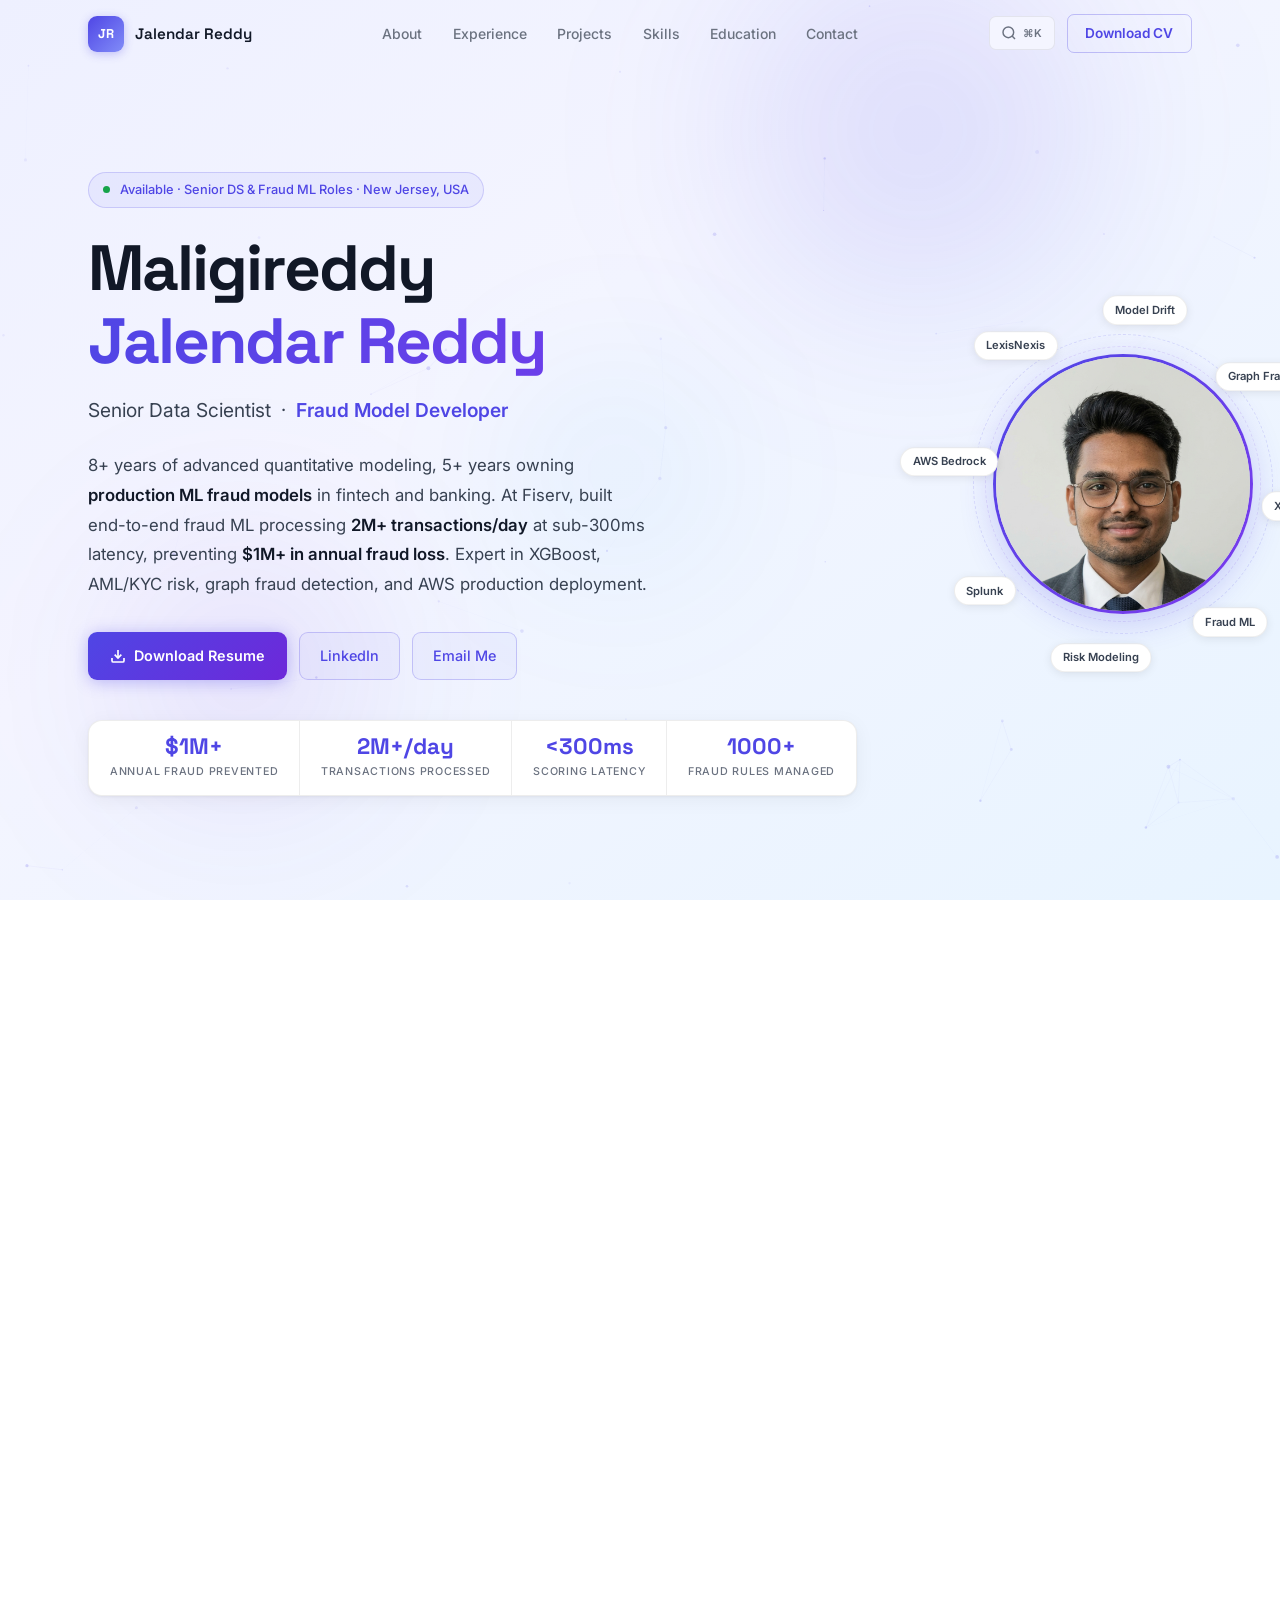
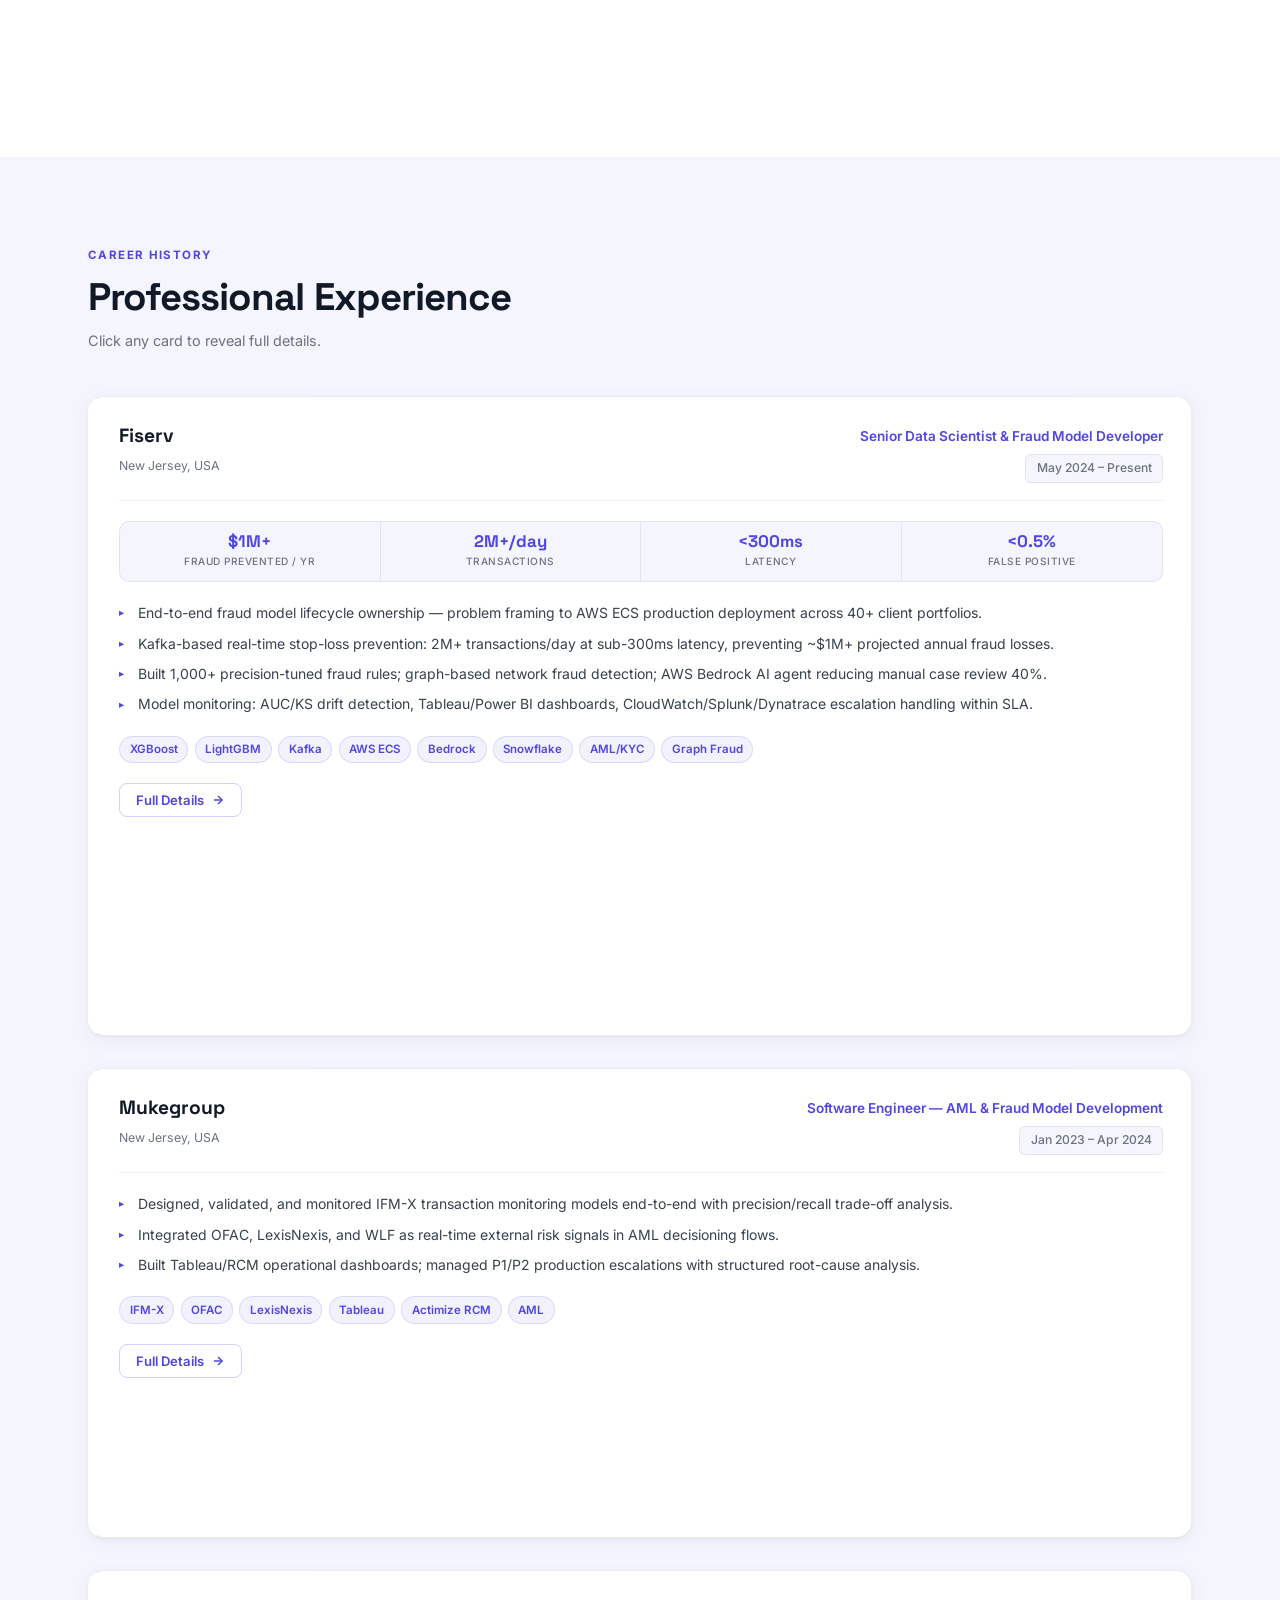
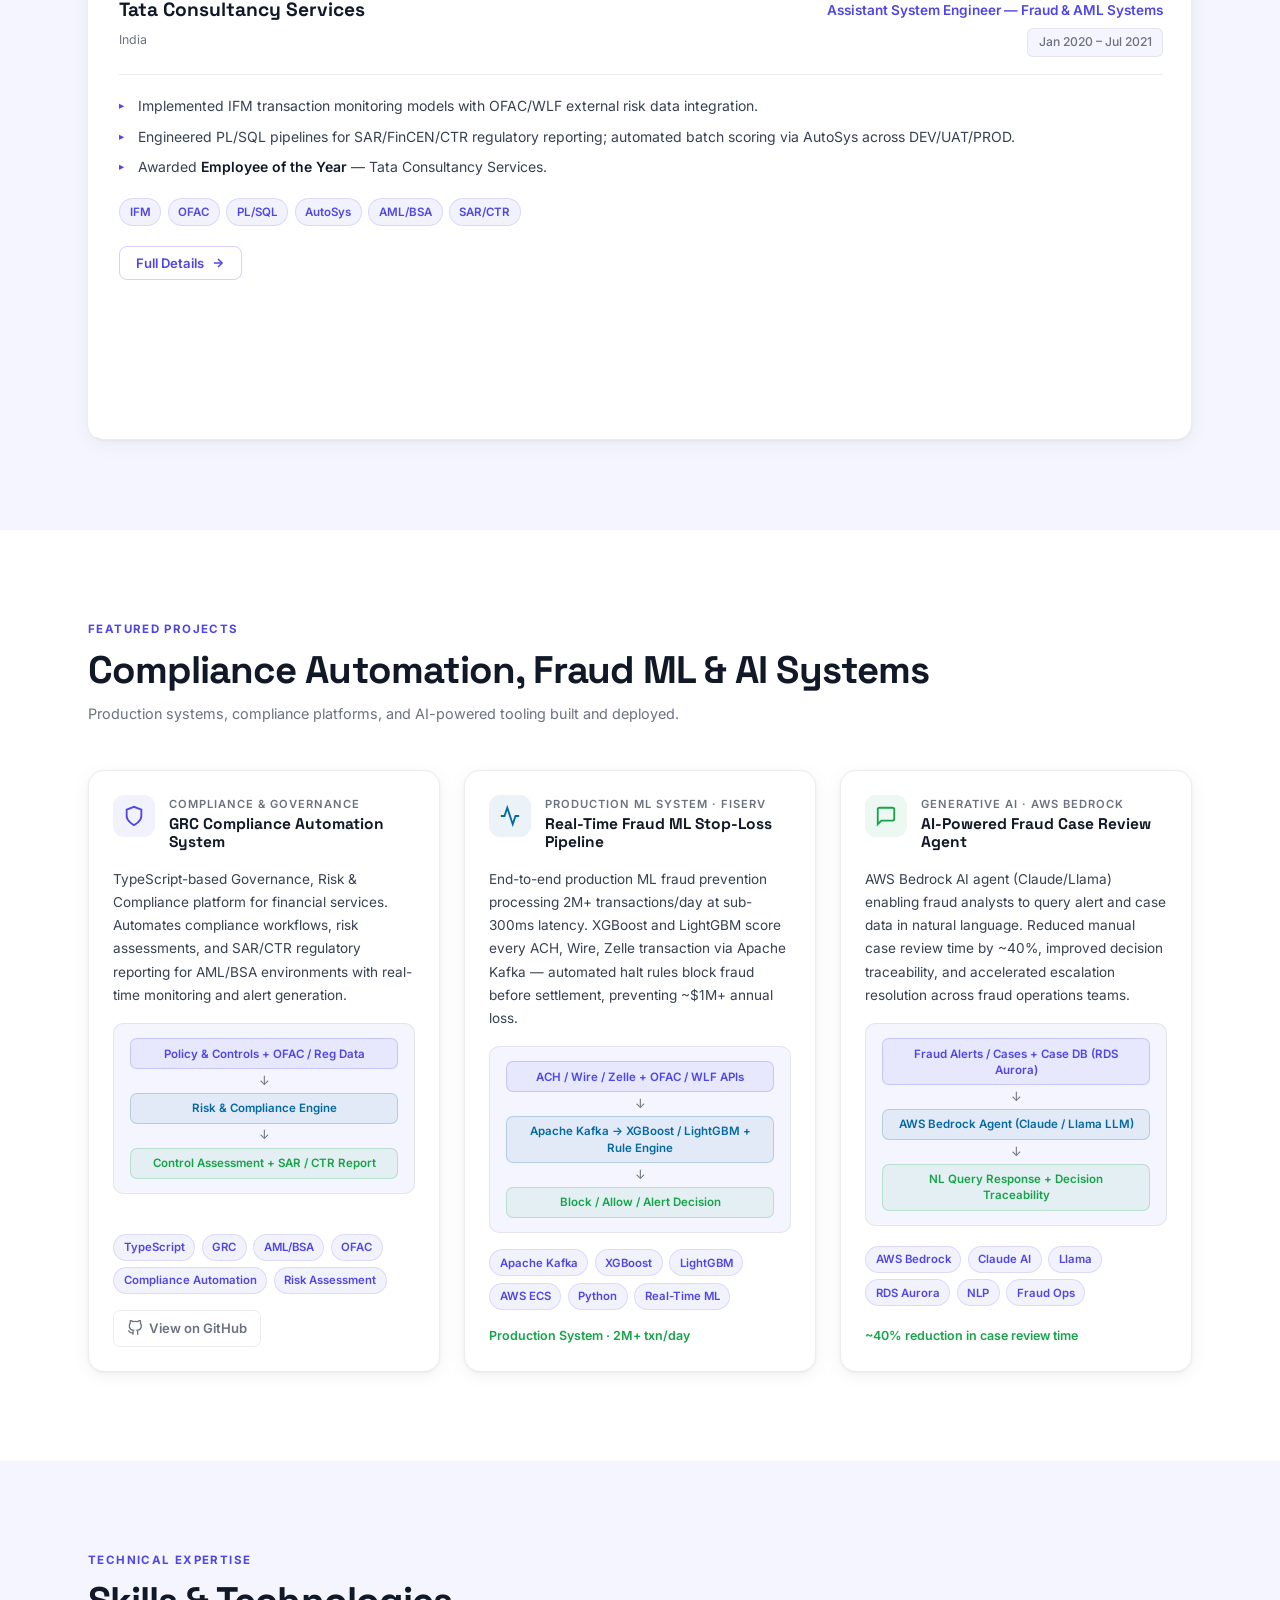
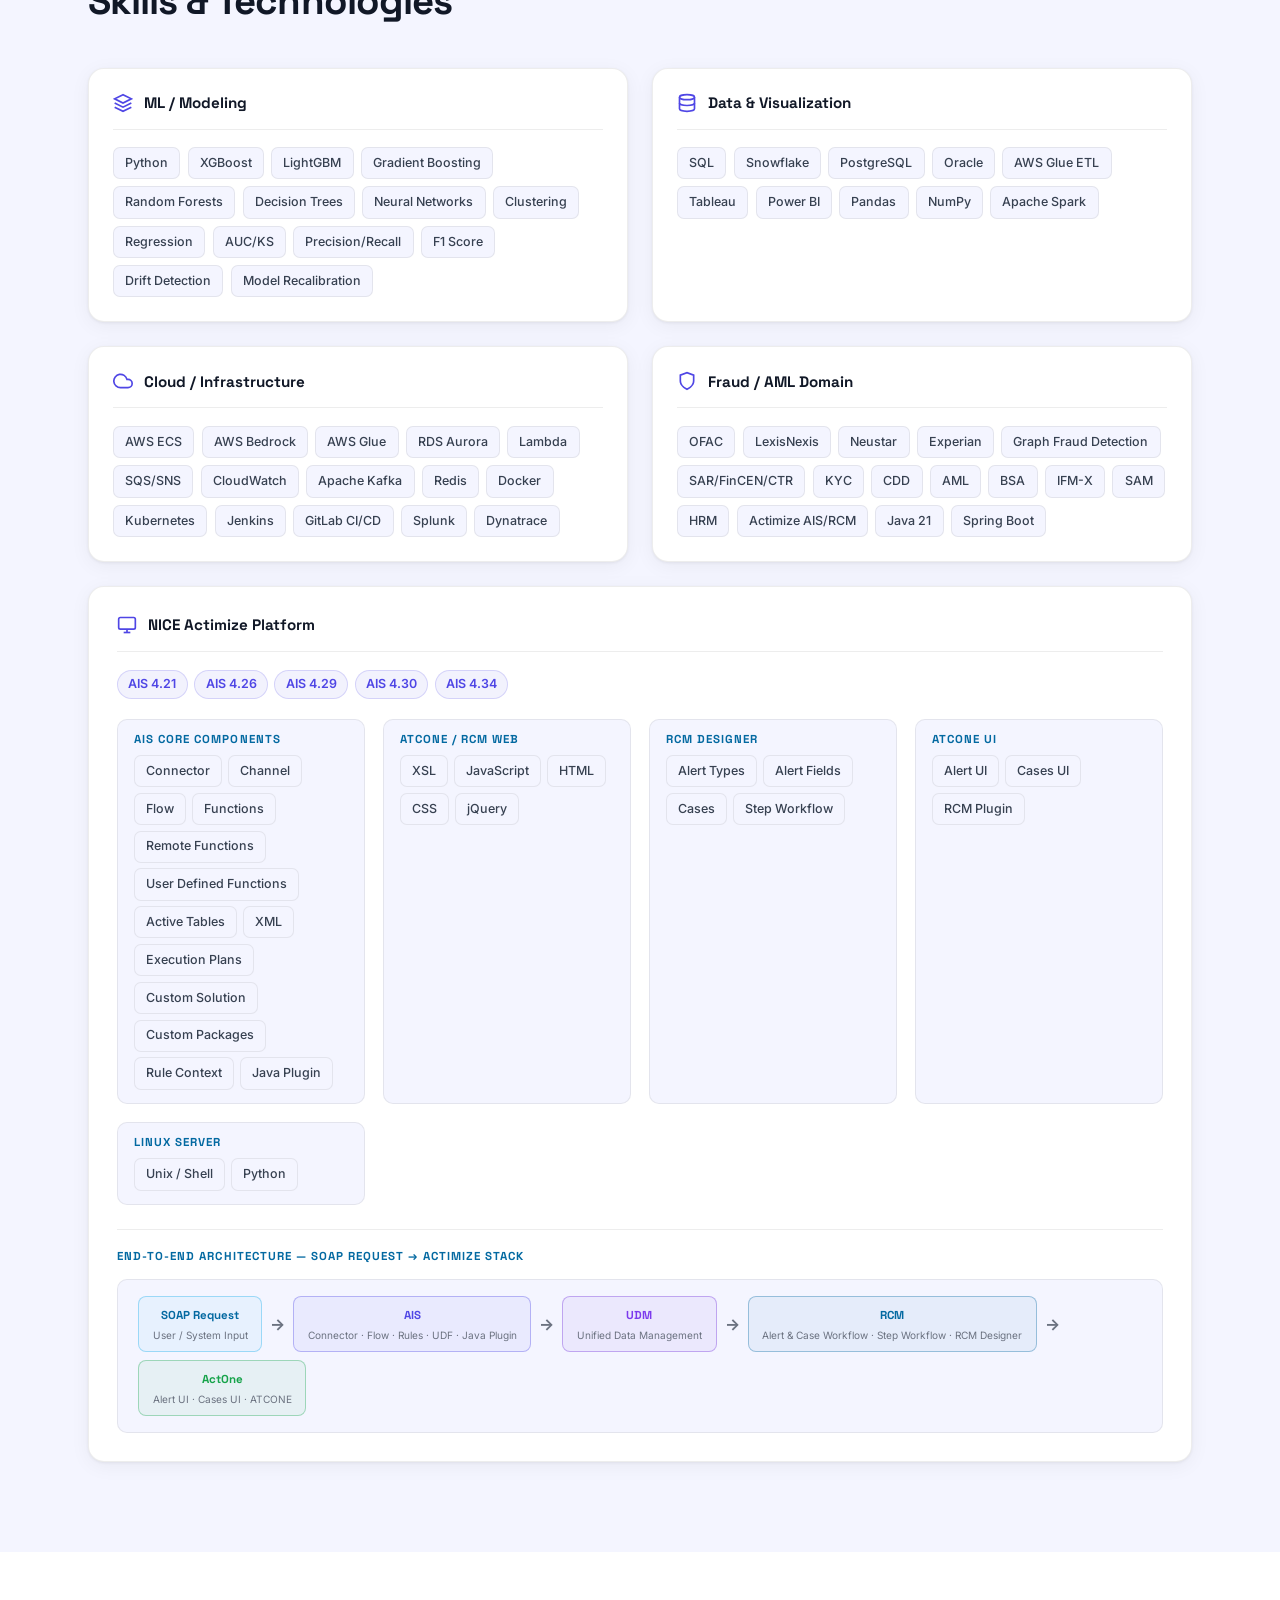
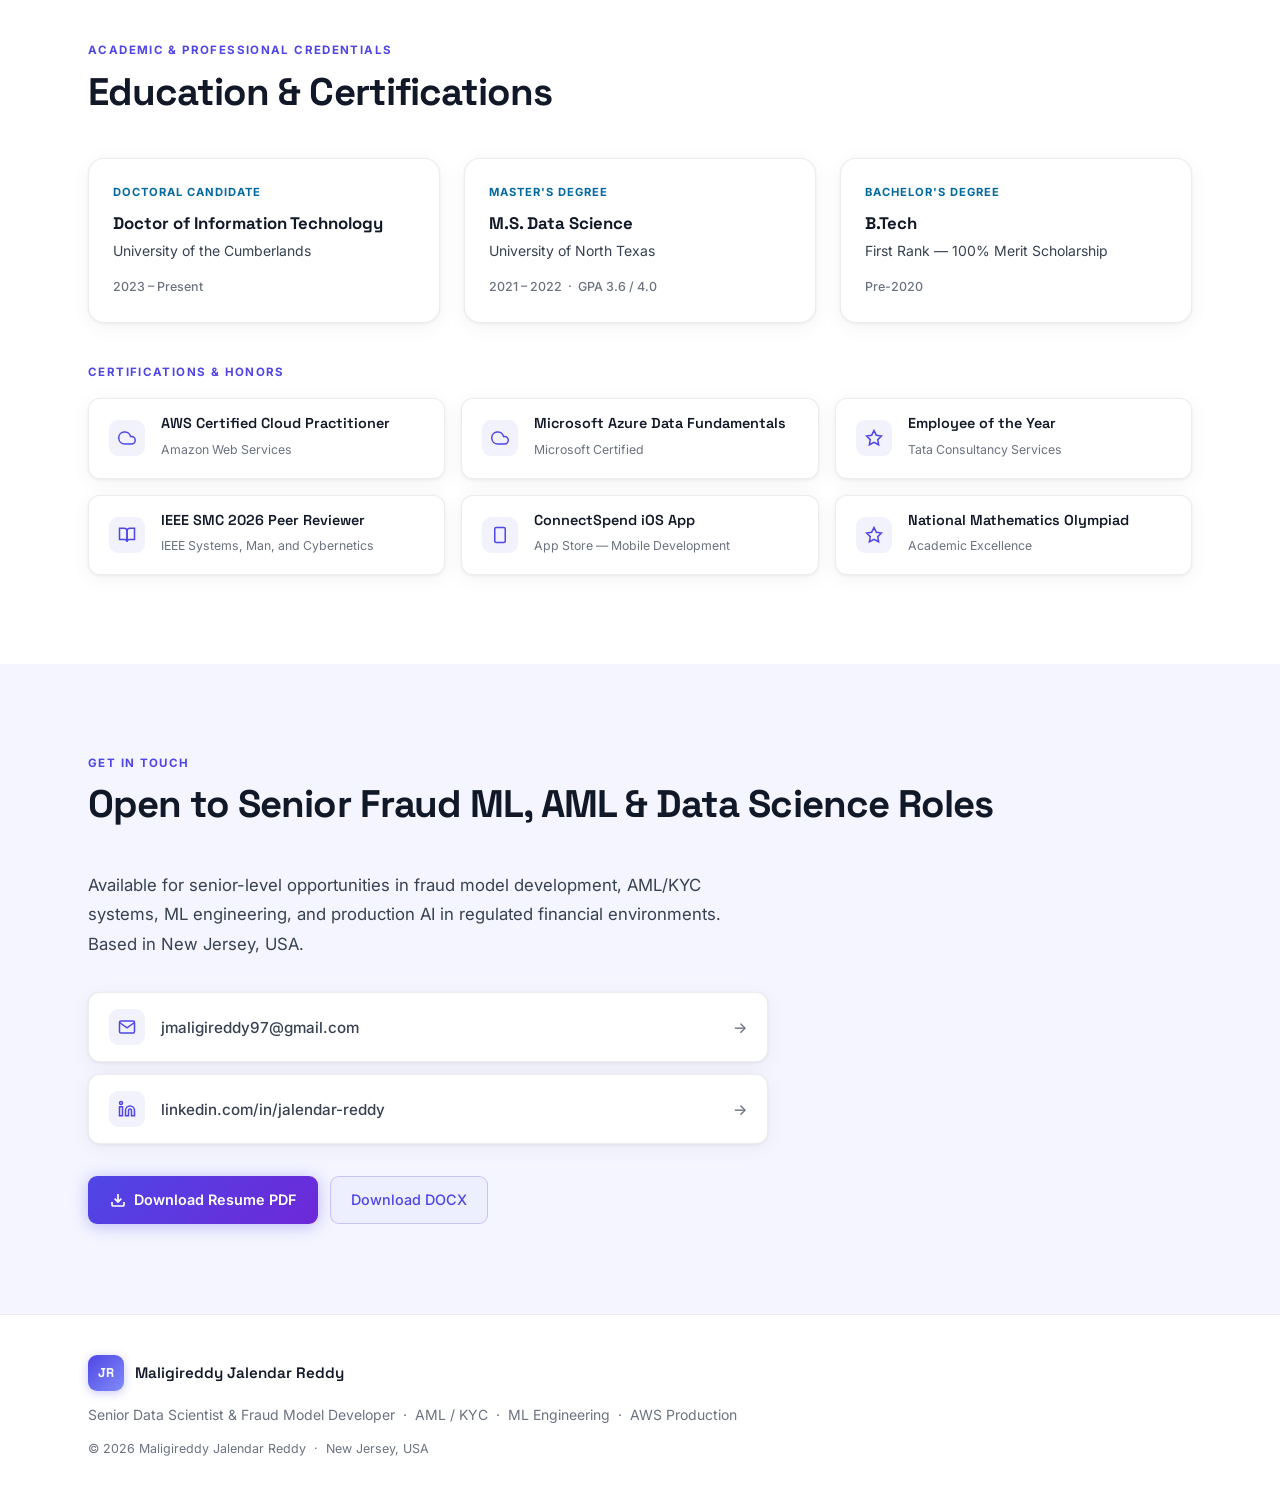
==== commit 82f96f2d: "feat: add full-page search with flip card navigation - Search button in navbar with Ctrl+K / Cmd+K s" ====
--- a/index.html
+++ b/index.html
@@ -101,6 +101,10 @@
         <a href="#contact"    class="nav-link" role="menuitem">Contact</a>
       </div>
       <div class="nav-end">
+        <button class="nav-search-btn" id="navSearch" aria-label="Search portfolio — Ctrl+K">
+          <svg width="16" height="16" viewBox="0 0 24 24" fill="none" stroke="currentColor" stroke-width="2.2" aria-hidden="true"><circle cx="11" cy="11" r="8"/><line x1="21" y1="21" x2="16.65" y2="16.65"/></svg>
+          <span class="nav-search-hint">⌘K</span>
+        </button>
         <a href="assets/Jalendar_Reddy_Senior_DS_Fraud_Model.pdf" download class="nav-download">Download CV</a>
         <button class="nav-burger" id="navBurger" aria-label="Toggle navigation menu" aria-expanded="false">
           <span></span><span></span><span></span>
@@ -896,6 +900,32 @@
     </div>
   </footer>
 
+  <!-- ═══ SEARCH MODAL ═════════════════════════════════════════════ -->
+  <div class="search-overlay" id="searchOverlay" role="dialog" aria-modal="true" aria-label="Search portfolio">
+    <div class="search-modal" role="combobox" aria-expanded="true">
+      <div class="search-input-wrap">
+        <svg class="search-input-icon" width="18" height="18" viewBox="0 0 24 24" fill="none" stroke="currentColor" stroke-width="2.2" aria-hidden="true"><circle cx="11" cy="11" r="8"/><line x1="21" y1="21" x2="16.65" y2="16.65"/></svg>
+        <input type="search" class="search-input" id="searchInput"
+               placeholder="Search skills, experience, projects…"
+               autocomplete="off" spellcheck="false" aria-label="Search portfolio" />
+        <button class="search-close-btn" id="searchClose" aria-label="Close search">
+          <svg width="14" height="14" viewBox="0 0 24 24" fill="none" stroke="currentColor" stroke-width="2.5"><line x1="18" y1="6" x2="6" y2="18"/><line x1="6" y1="6" x2="18" y2="18"/></svg>
+        </button>
+      </div>
+      <ul class="search-results" id="searchResults" role="listbox">
+        <li class="search-empty">Start typing to search across the entire portfolio…</li>
+      </ul>
+      <div class="search-footer">
+        <span><kbd>↑</kbd><kbd>↓</kbd> navigate</span>
+        <span><kbd>Enter</kbd> go</span>
+        <span><kbd>Esc</kbd> close</span>
+        <span class="search-flip-note">
+          <span class="flip-indicator" aria-hidden="true"></span> opens flip card
+        </span>
+      </div>
+    </div>
+  </div>
+
   <script src="script.js"></script>
 </body>
 </html>
--- a/styles.css
+++ b/styles.css
@@ -599,6 +599,123 @@
 .contact-item:hover .contact-arrow { color: var(--accent); transform: translateX(4px); }
 .contact-downloads { display: flex; flex-wrap: wrap; gap: 0.75rem; }
 
+/* ─── SEARCH ─────────────────────────────────────────────── */
+.nav-search-btn {
+  display: inline-flex; align-items: center; gap: 0.4rem;
+  height: 34px; padding: 0 0.7rem; border-radius: 7px;
+  background: var(--bg); border: 1.5px solid var(--border);
+  color: var(--t3); cursor: pointer;
+  transition: border-color 0.2s, color 0.2s, background 0.2s, box-shadow 0.2s;
+  font-family: inherit;
+}
+.nav-search-btn:hover { border-color: var(--border-h); color: var(--accent); background: var(--accent-g); box-shadow: 0 0 0 3px rgba(79,70,229,0.08); }
+.nav-search-hint { font-size: 0.68rem; font-weight: 600; color: var(--t3); letter-spacing: 0.02em; }
+
+.search-overlay {
+  position: fixed; inset: 0; z-index: 500;
+  background: rgba(17,24,39,0.5); backdrop-filter: blur(6px); -webkit-backdrop-filter: blur(6px);
+  display: flex; align-items: flex-start; justify-content: center;
+  padding-top: clamp(3.5rem, 12vh, 9rem);
+  opacity: 0; pointer-events: none;
+  transition: opacity 0.18s;
+}
+.search-overlay.open { opacity: 1; pointer-events: auto; }
+
+.search-modal {
+  width: 100%; max-width: 640px; margin: 0 var(--pad);
+  background: var(--surface); border: 1px solid var(--border);
+  border-radius: 18px; box-shadow: 0 24px 72px rgba(0,0,0,0.22), 0 4px 16px rgba(0,0,0,0.08);
+  overflow: hidden;
+  transform: translateY(-16px) scale(0.97);
+  transition: transform 0.22s var(--ease);
+}
+.search-overlay.open .search-modal { transform: translateY(0) scale(1); }
+
+.search-input-wrap {
+  display: flex; align-items: center; gap: 0.8rem;
+  padding: 1rem 1.25rem; border-bottom: 1px solid var(--border);
+}
+.search-input-icon { color: var(--t3); flex-shrink: 0; }
+.search-input {
+  flex: 1; border: none; outline: none; background: none;
+  font-size: 1.05rem; font-family: inherit; color: var(--t1); line-height: 1.4;
+}
+.search-input::placeholder { color: var(--t3); }
+.search-close-btn {
+  background: none; border: 1px solid var(--border); border-radius: 6px;
+  width: 28px; height: 28px; display: grid; place-items: center; cursor: pointer;
+  color: var(--t3); flex-shrink: 0;
+  transition: color 0.15s, border-color 0.15s, background 0.15s;
+}
+.search-close-btn:hover { color: var(--t1); border-color: var(--border-h); background: var(--bg); }
+
+.search-results {
+  list-style: none; max-height: 440px; overflow-y: auto;
+  scroll-behavior: smooth;
+}
+.search-empty {
+  padding: 2.5rem; text-align: center;
+  font-size: 0.88rem; color: var(--t3); line-height: 1.6;
+}
+.search-result-item {
+  display: flex; align-items: center; gap: 0.8rem;
+  padding: 0.8rem 1.25rem; cursor: pointer;
+  border-bottom: 1px solid var(--border);
+  transition: background 0.12s;
+  list-style: none;
+}
+.search-result-item:last-child { border-bottom: none; }
+.search-result-item:hover, .search-result-item.sr-active { background: var(--accent-g); }
+
+.sr-badge {
+  font-size: 0.62rem; font-weight: 700; text-transform: uppercase;
+  letter-spacing: 0.08em; padding: 0.18rem 0.55rem; border-radius: 999px;
+  flex-shrink: 0; white-space: nowrap;
+}
+.sr-badge-skills { background: rgba(79,70,229,0.1);  color: var(--accent); }
+.sr-badge-exp    { background: rgba(3,105,161,0.1);  color: var(--cyan); }
+.sr-badge-proj   { background: rgba(22,163,74,0.1);  color: var(--green); }
+.sr-badge-edu    { background: rgba(109,40,217,0.1); color: #7c3aed; }
+.sr-badge-about  { background: rgba(0,0,0,0.06);     color: var(--t2); }
+
+.sr-body { flex: 1; min-width: 0; }
+.sr-label {
+  font-size: 0.78rem; font-weight: 600; color: var(--t1);
+  white-space: nowrap; overflow: hidden; text-overflow: ellipsis; margin-bottom: 0.12rem;
+}
+.sr-snippet {
+  font-size: 0.77rem; color: var(--t3);
+  white-space: nowrap; overflow: hidden; text-overflow: ellipsis;
+}
+.sr-snippet mark {
+  background: rgba(79,70,229,0.13); color: var(--accent);
+  border-radius: 3px; padding: 0 2px; font-style: normal; font-weight: 600;
+}
+.sr-flip-tag {
+  font-size: 0.62rem; color: var(--accent); background: var(--accent-g);
+  border: 1px solid rgba(79,70,229,0.2); border-radius: 999px;
+  padding: 0.15rem 0.5rem; flex-shrink: 0; white-space: nowrap;
+}
+.sr-arrow { color: var(--t3); flex-shrink: 0; }
+.search-result-item:hover .sr-arrow,
+.search-result-item.sr-active .sr-arrow { color: var(--accent); }
+
+.search-footer {
+  display: flex; align-items: center; gap: 1.25rem; flex-wrap: wrap;
+  padding: 0.6rem 1.25rem; font-size: 0.71rem; color: var(--t3);
+  border-top: 1px solid var(--border); background: var(--bg);
+}
+.search-footer kbd {
+  font-family: inherit; background: var(--surface);
+  border: 1px solid var(--border); border-radius: 4px;
+  padding: 0.08rem 0.35rem; font-size: 0.67rem; margin-right: 0.2rem;
+}
+.search-flip-note { display: flex; align-items: center; gap: 0.35rem; margin-left: auto; }
+.flip-indicator {
+  width: 8px; height: 8px; border-radius: 50%;
+  background: var(--accent); display: inline-block;
+}
+
 /* ─── FOOTER ─────────────────────────────────────────────── */
 .footer { border-top: 1px solid var(--border); padding: 2.5rem 0; background: var(--bg-alt); }
 .footer-inner { display: flex; flex-direction: column; gap: 0.55rem; }
